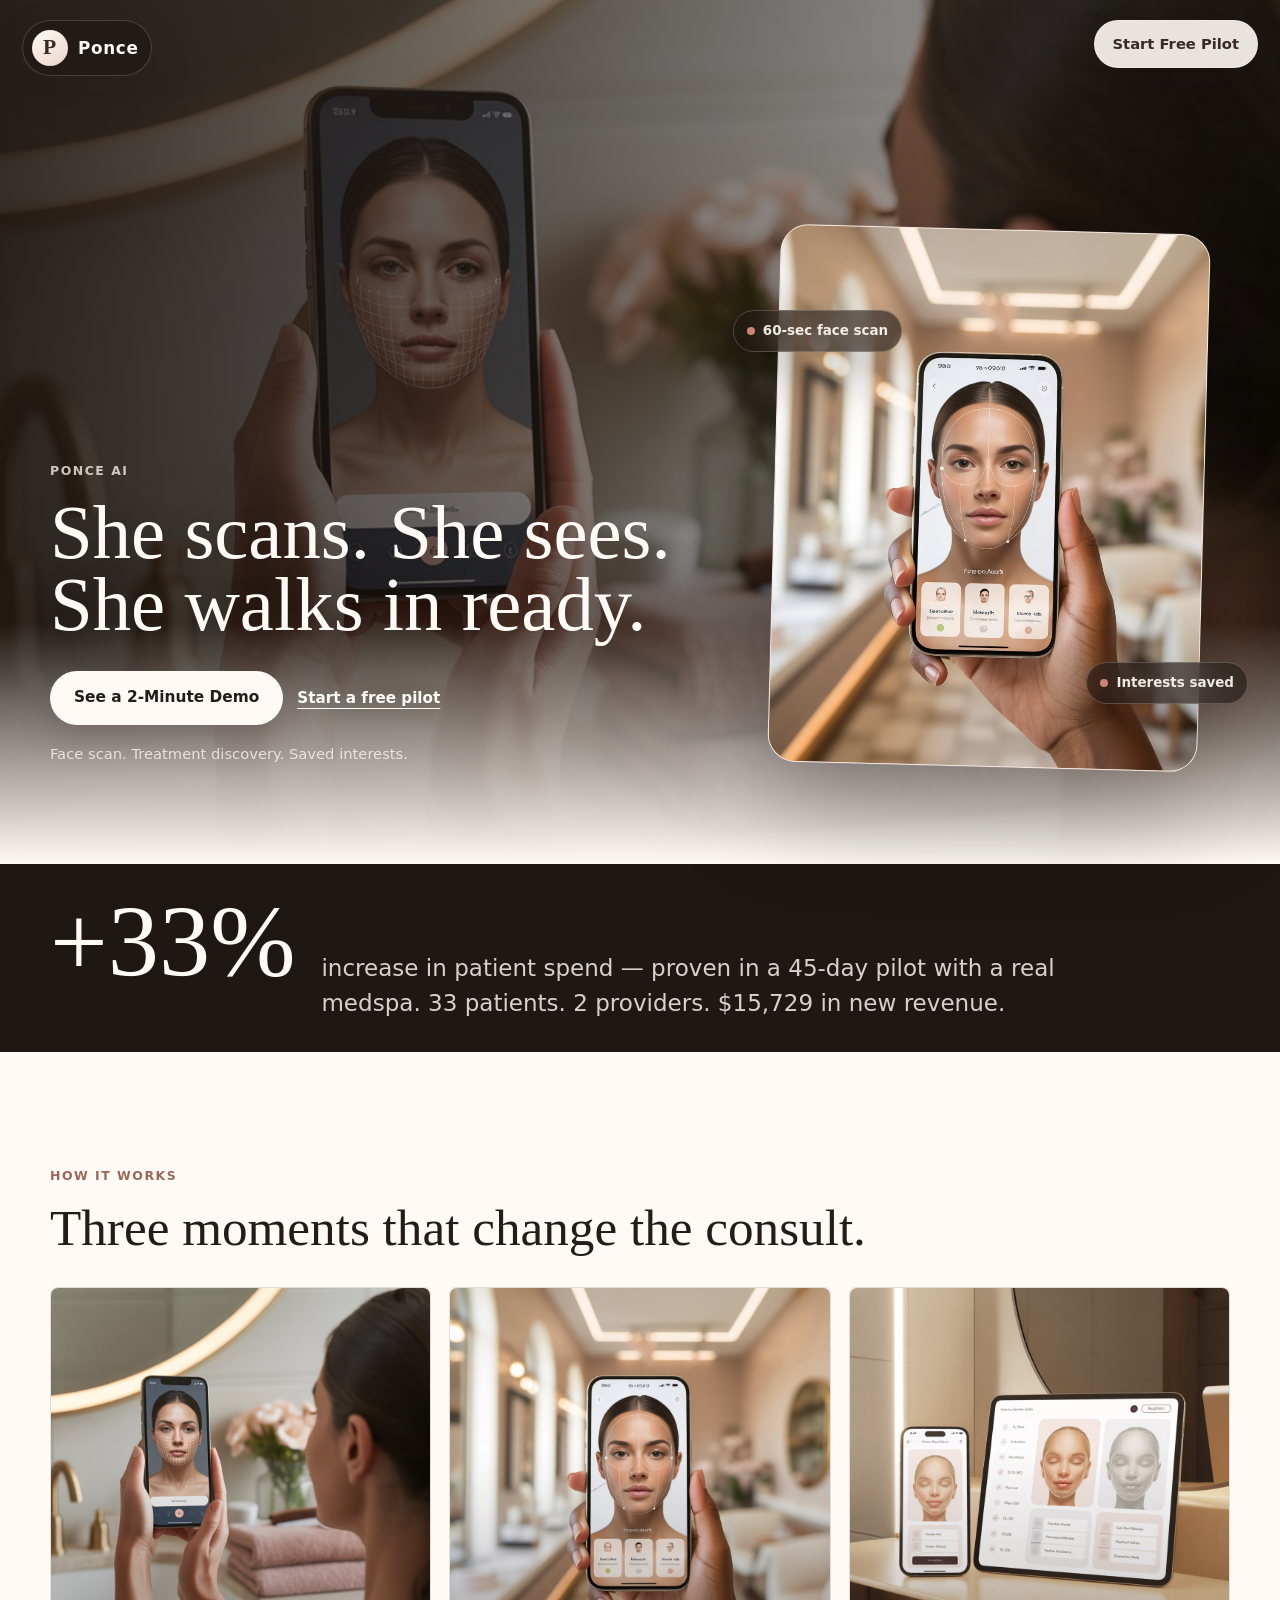
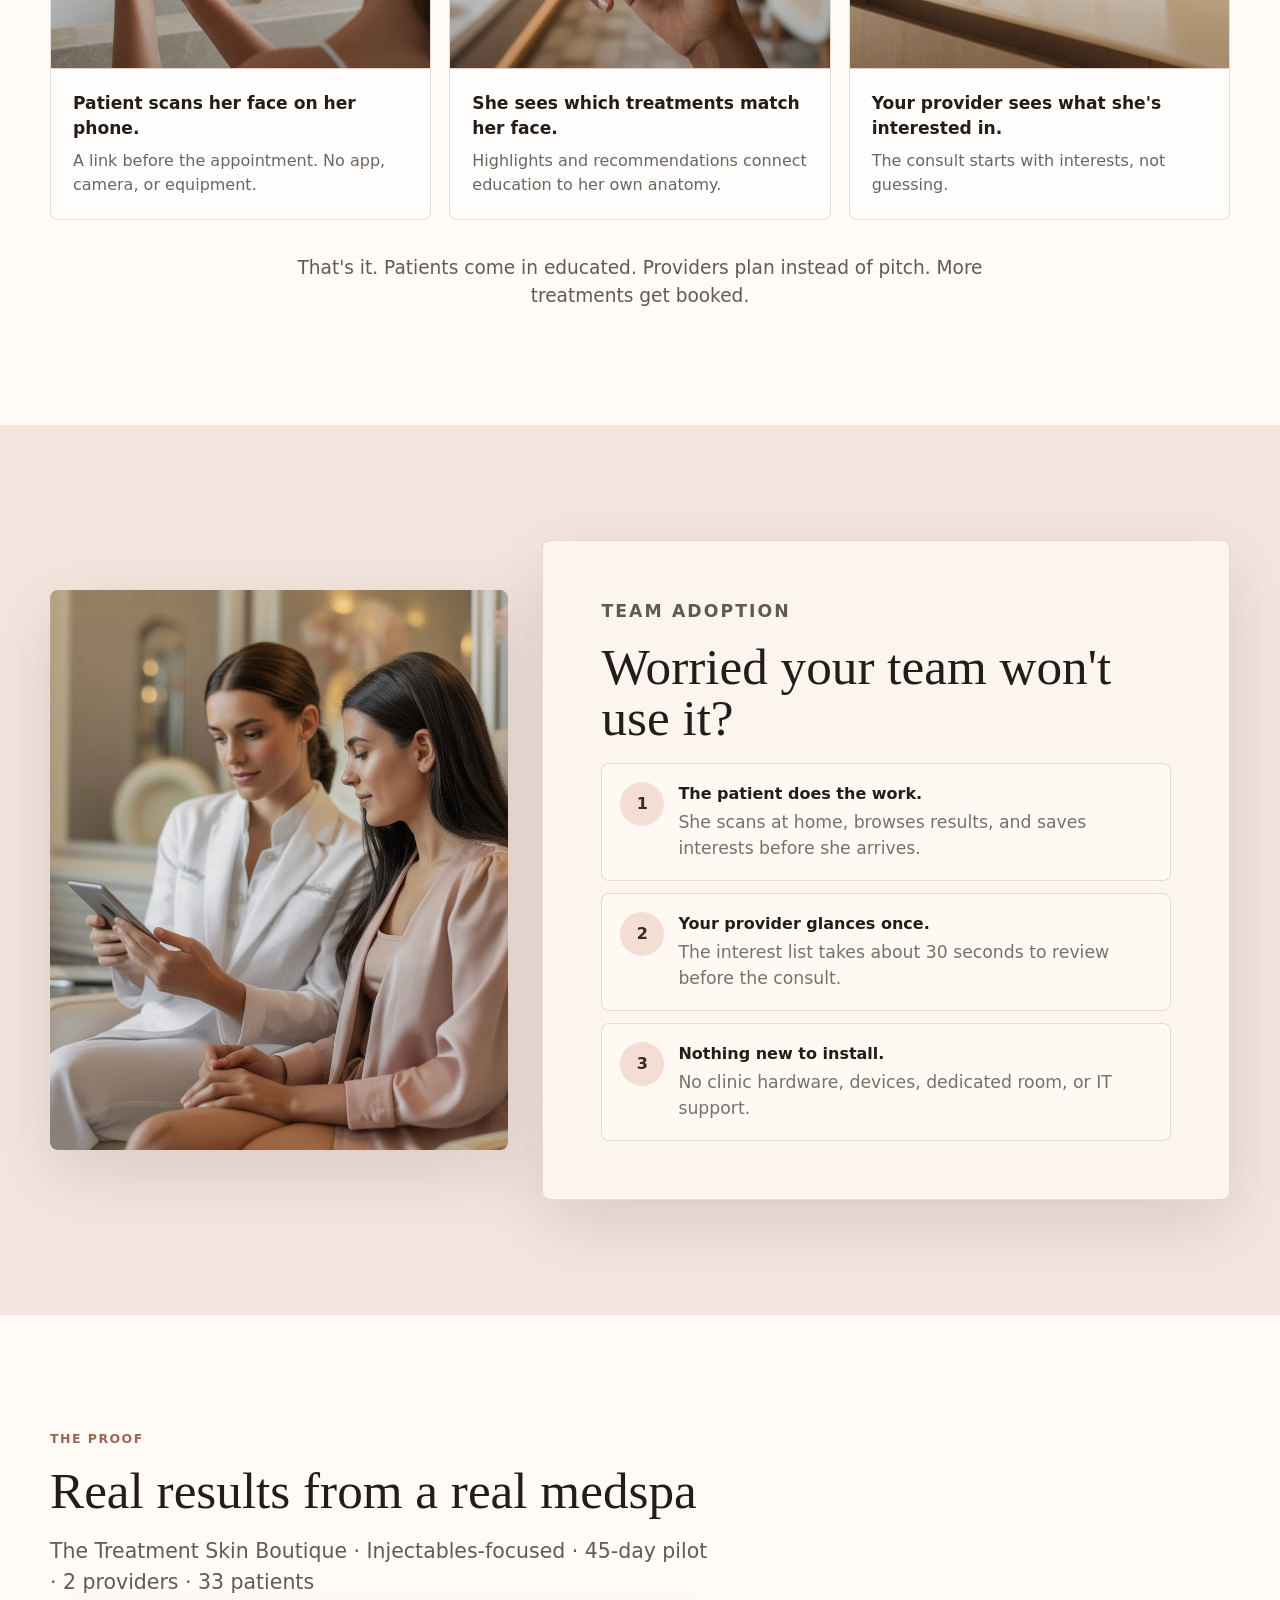
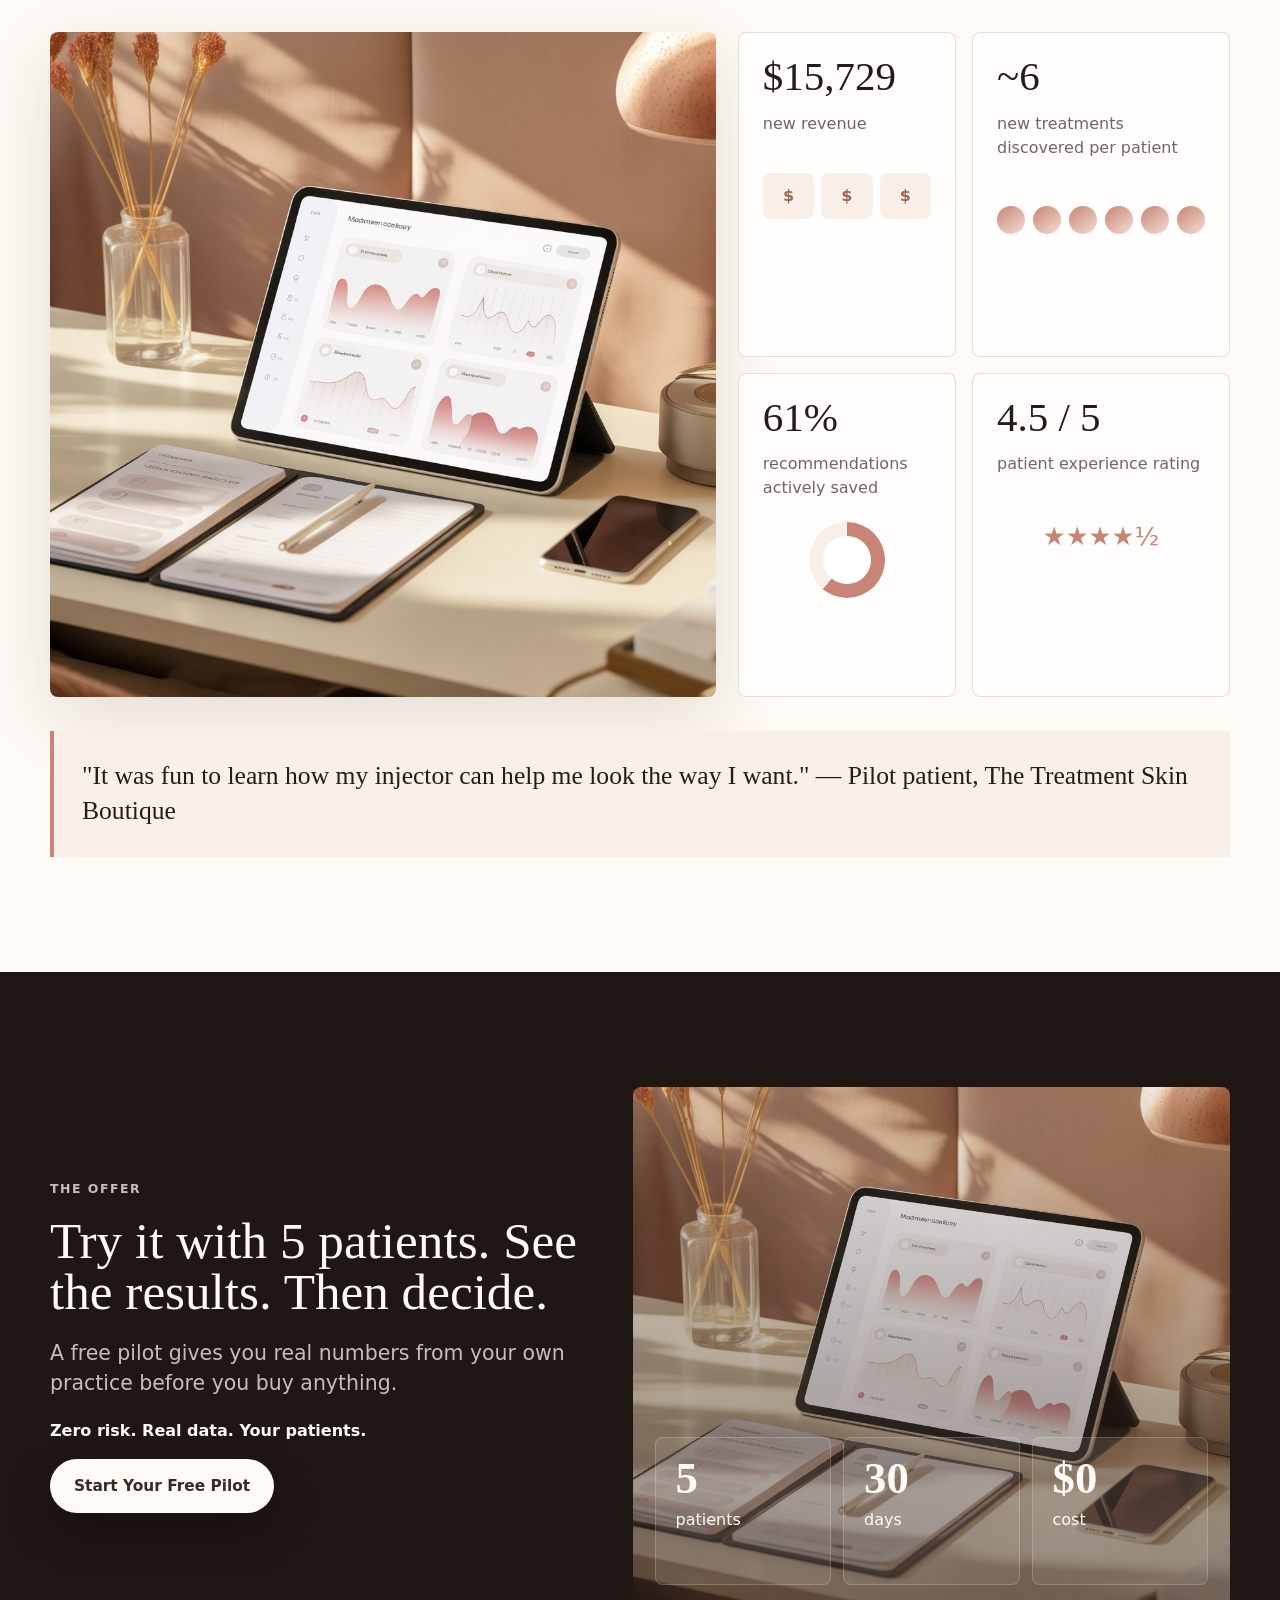
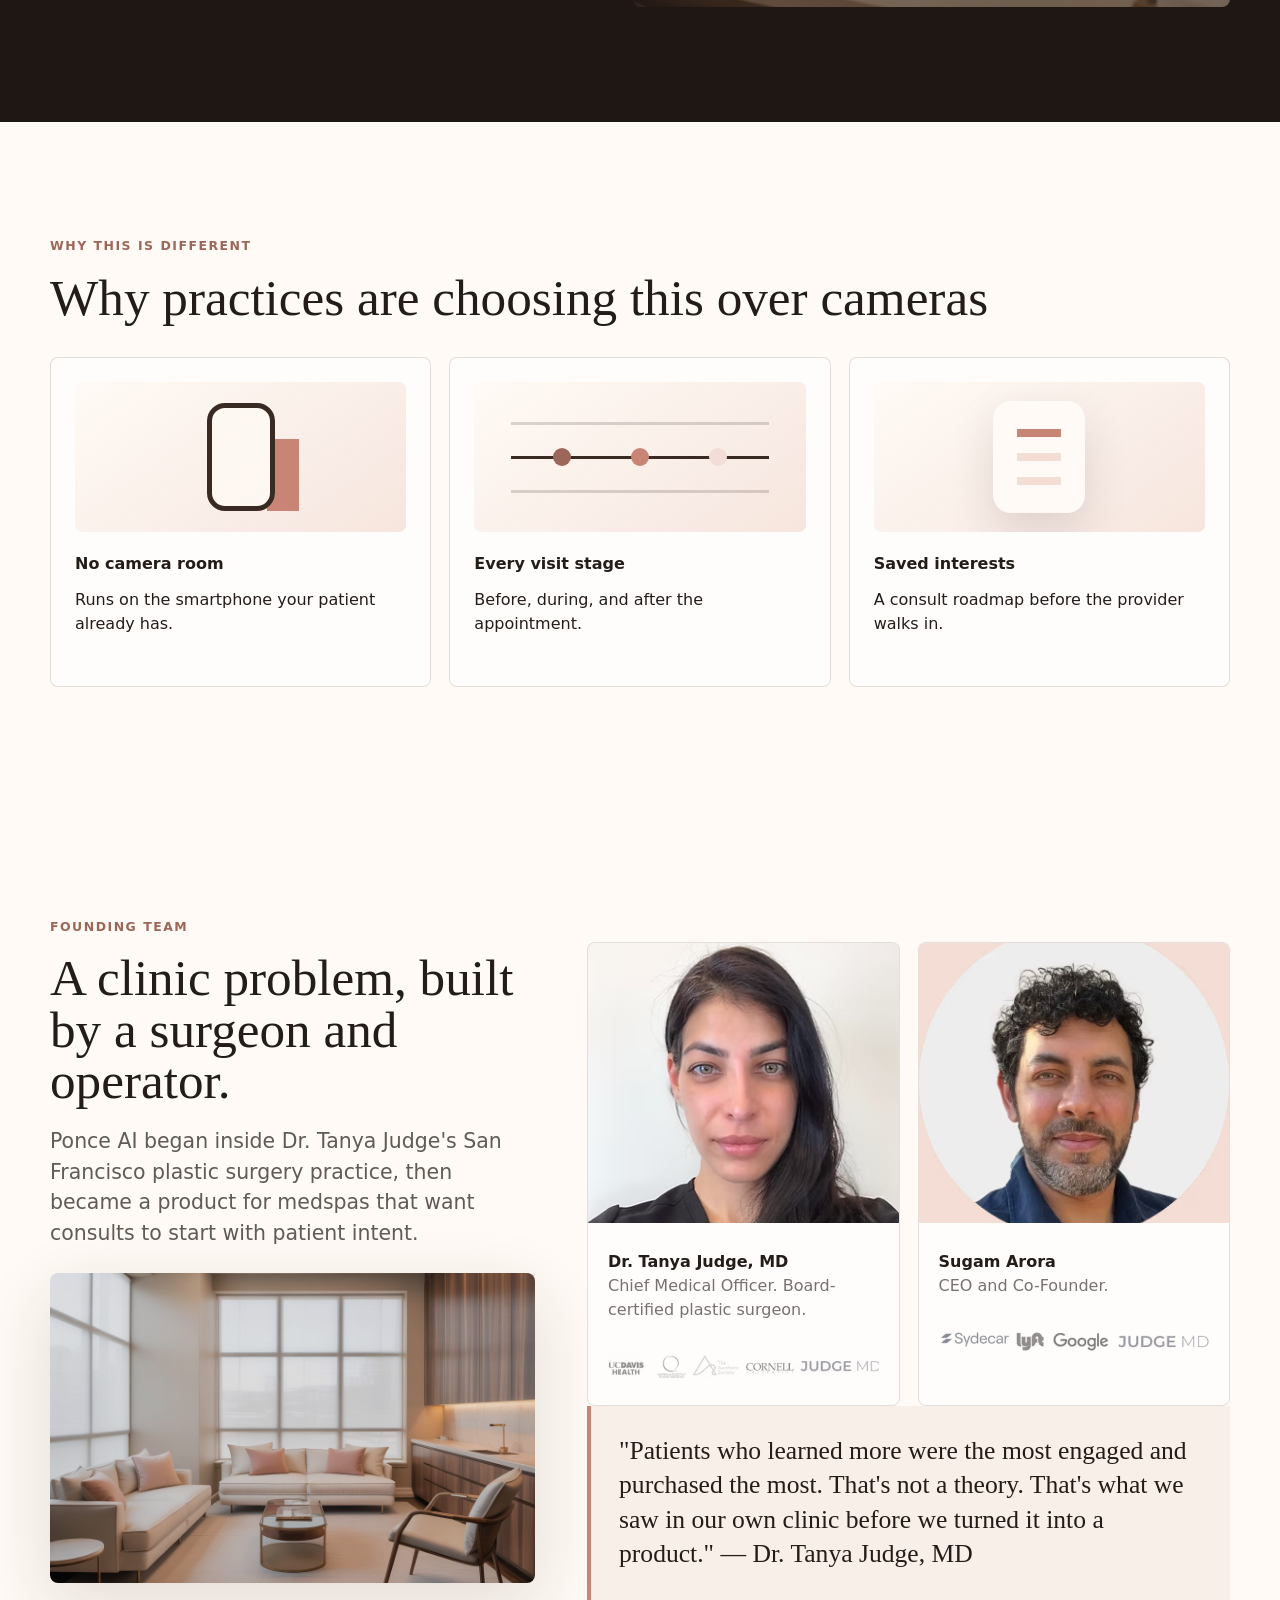
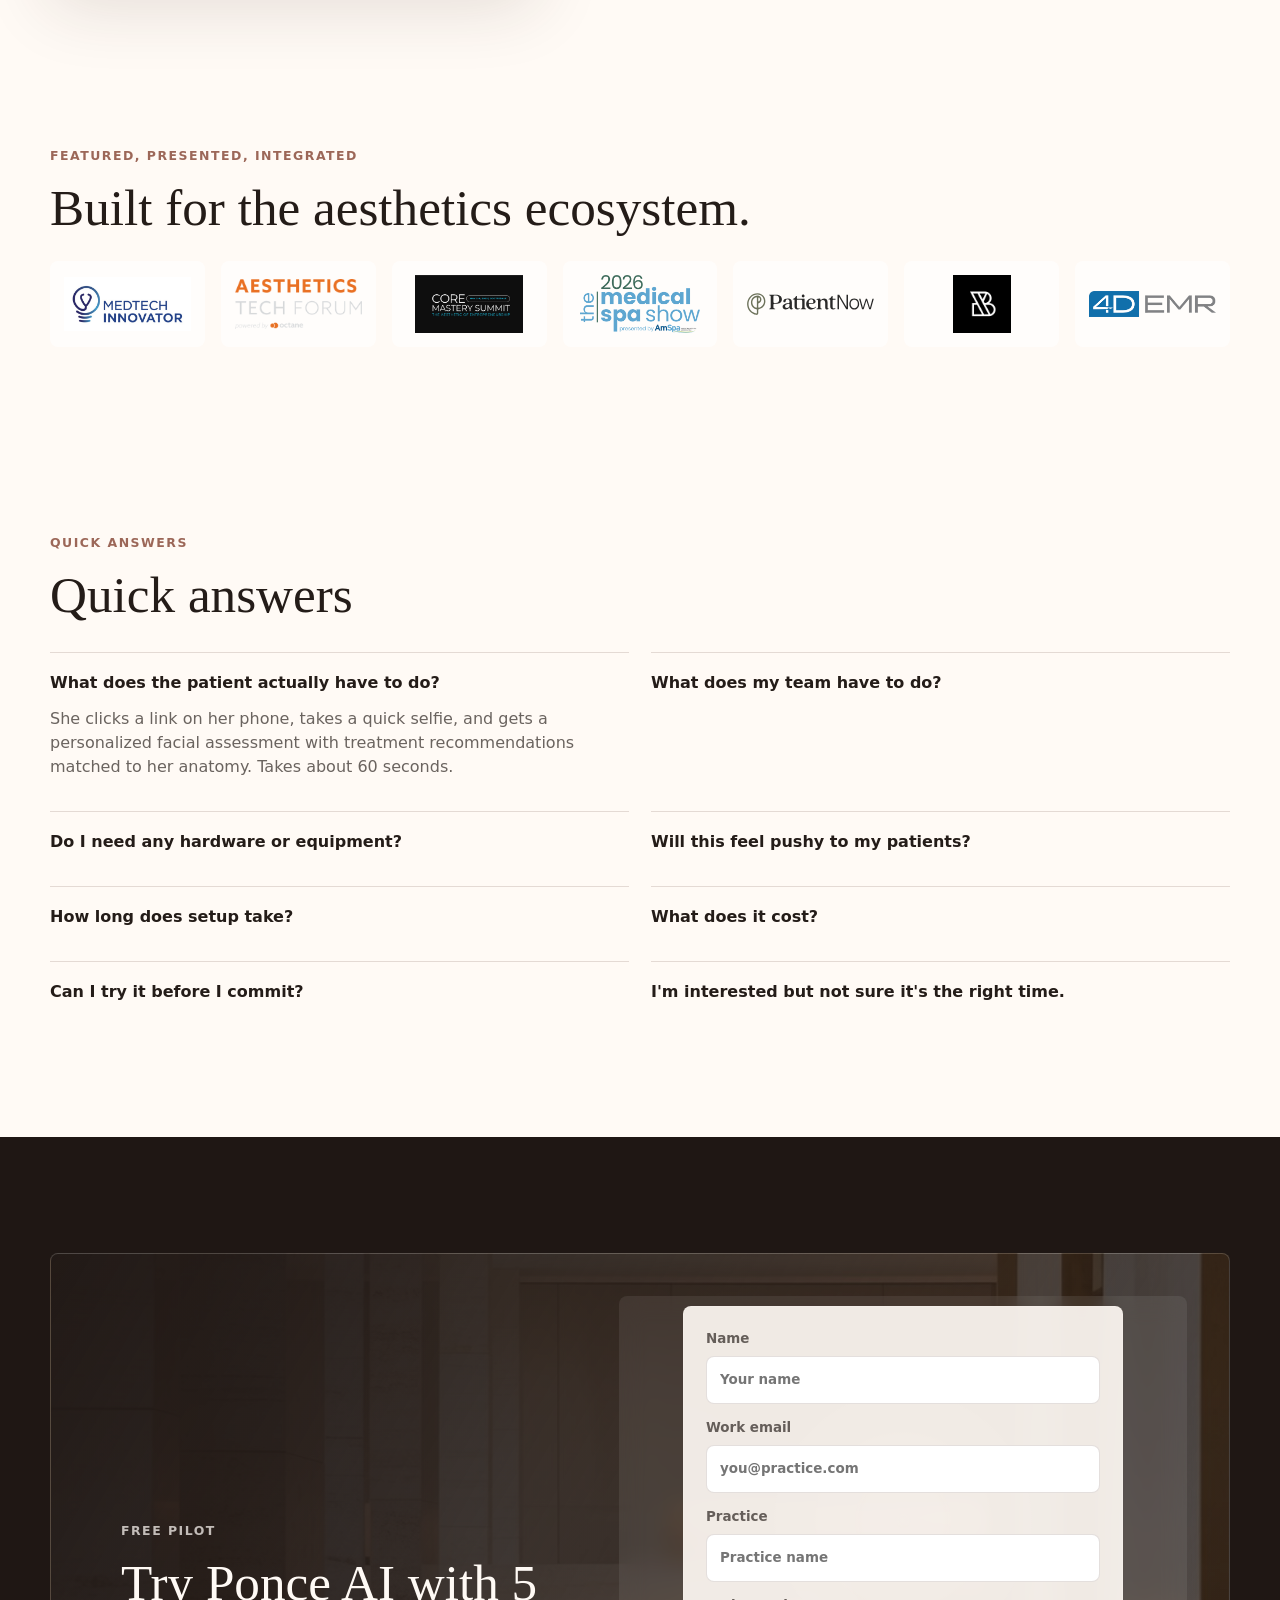
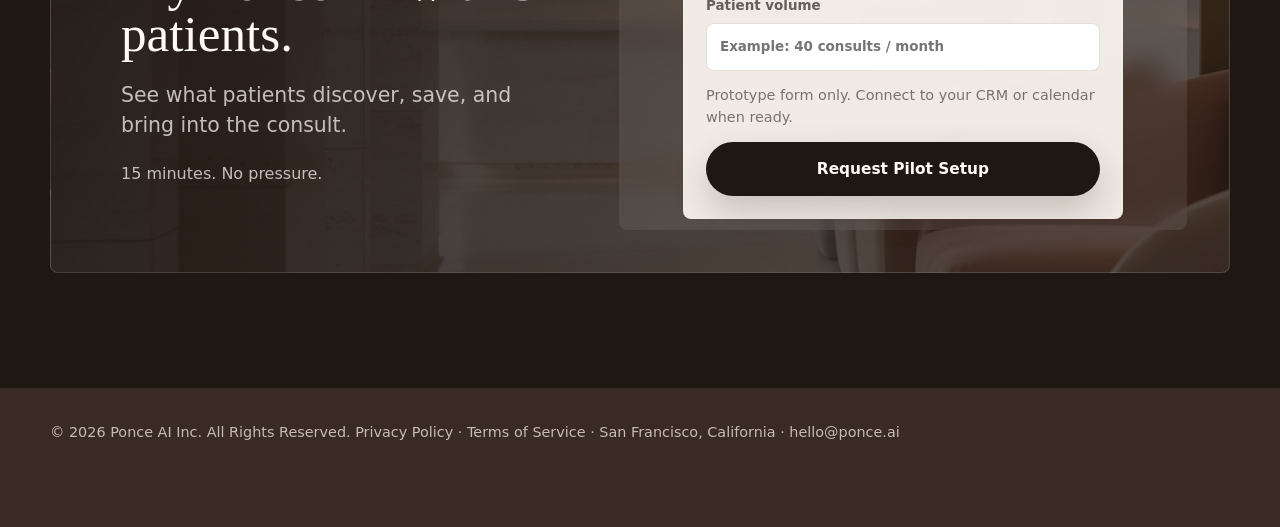
==== ponce-ai-luxury-landing.html @ 9c65ee3a "initial commit" ====
<!doctype html>
<html lang="en">
  <head>
    <meta charset="utf-8" />
    <meta name="viewport" content="width=device-width, initial-scale=1" />
    <title>Ponce AI | AI-powered treatment discovery for medspas</title>
    <meta
      name="description"
      content="Ponce AI scans your patient's face on their phone and shows them exactly which treatments match before they walk into your office."
    />
    <style>
      :root {
        --ink: #241c18;
        --espresso: #3a2a24;
        --clay: #9c6758;
        --rose: #c88474;
        --blush: #f3ddd4;
        --ivory: #fffaf5;
        --cream: #f8efe8;
        --mist: #ebe2da;
        --line: rgba(89, 58, 48, 0.16);
        --shadow: 0 22px 70px rgba(55, 35, 27, 0.14);
        --max: 1180px;
      }

      * {
        box-sizing: border-box;
      }

      html {
        scroll-behavior: smooth;
      }

      body {
        margin: 0;
        background: var(--ivory);
        color: var(--ink);
        font-family: Inter, ui-sans-serif, system-ui, -apple-system, BlinkMacSystemFont, "Segoe UI", sans-serif;
        line-height: 1.5;
        letter-spacing: 0;
      }

      body::before {
        content: "";
        position: fixed;
        inset: 0;
        pointer-events: none;
        background:
          linear-gradient(90deg, rgba(255, 250, 245, 0.96), rgba(255, 250, 245, 0.84)),
          radial-gradient(circle at 12% 8%, rgba(200, 132, 116, 0.1), transparent 30%);
        z-index: -1;
      }

      a {
        color: inherit;
      }

      .page {
        overflow: hidden;
      }

      .section {
        padding: clamp(76px, 9vw, 132px) 24px;
        scroll-margin-top: 24px;
      }

      .inner {
        max-width: var(--max);
        margin: 0 auto;
      }

      .eyebrow {
        margin: 0 0 16px;
        color: var(--clay);
        font-size: 0.78rem;
        font-weight: 800;
        letter-spacing: 0.12em;
        text-transform: uppercase;
      }

      h1,
      h2,
      h3,
      p {
        margin-top: 0;
      }

      h1 {
        max-width: 760px;
        margin-bottom: 22px;
        font-family: Georgia, "Times New Roman", serif;
        font-size: clamp(3rem, 6vw, 5.75rem);
        line-height: 0.94;
        letter-spacing: 0;
        font-weight: 500;
      }

      h2 {
        margin-bottom: 20px;
        font-family: Georgia, "Times New Roman", serif;
        font-size: clamp(2.25rem, 4vw, 4.2rem);
        line-height: 1;
        font-weight: 500;
      }

      h3 {
        font-size: 1.16rem;
        line-height: 1.2;
      }

      .lead {
        max-width: 660px;
        color: rgba(36, 28, 24, 0.72);
        font-size: clamp(1.08rem, 1.6vw, 1.32rem);
      }

      .button {
        display: inline-flex;
        align-items: center;
        justify-content: center;
        min-height: 54px;
        padding: 0 24px;
        border: 0;
        border-radius: 999px;
        background: #1f1714;
        color: #fffaf5;
        font: inherit;
        font-size: 0.96rem;
        font-weight: 800;
        text-decoration: none;
        cursor: pointer;
        transition: transform 240ms ease, box-shadow 240ms ease, background 240ms ease;
        box-shadow: 0 16px 34px rgba(58, 42, 36, 0.22);
      }

      .button:hover {
        transform: translateY(-2px);
        box-shadow: 0 20px 42px rgba(58, 42, 36, 0.28);
      }

      .button.secondary {
        background: transparent;
        color: var(--espresso);
        box-shadow: none;
        text-decoration: underline;
        text-underline-offset: 5px;
        min-height: auto;
        padding: 0;
      }

      .hero {
        position: relative;
        min-height: 96vh;
        padding: 28px 24px 56px;
        display: flex;
        align-items: center;
        isolation: isolate;
        background:
          linear-gradient(90deg, rgba(24, 17, 14, 0.88) 0%, rgba(24, 17, 14, 0.58) 42%, rgba(24, 17, 14, 0.14) 100%),
          linear-gradient(0deg, rgba(24, 17, 14, 0.62), transparent 38%),
          url("assets/ideogram-landing/patient-home-scan.jpeg") center right / cover;
        color: #fffaf5;
      }

      .hero::after {
        content: "";
        position: absolute;
        inset: auto 0 0;
        height: 28%;
        background: linear-gradient(0deg, var(--ivory), transparent);
        z-index: -1;
      }

      .brand-mark {
        position: fixed;
        top: 20px;
        left: 22px;
        z-index: 9999;
        display: inline-flex;
        align-items: center;
        gap: 10px;
        padding: 9px 13px 9px 9px;
        border: 1px solid rgba(255, 250, 245, 0.18);
        border-radius: 999px;
        background: rgba(31, 23, 20, 0.62);
        backdrop-filter: blur(18px);
        color: #fffaf5;
        font-weight: 900;
        font-size: 1.05rem;
        letter-spacing: 0.04em;
        box-shadow: 0 16px 44px rgba(24, 17, 14, 0.13);
        transition: width 220ms ease, height 220ms ease, transform 220ms ease, padding 220ms ease, background 220ms ease, gap 220ms ease;
      }

      .brand-icon {
        width: 36px;
        height: 36px;
        display: grid;
        place-items: center;
        border-radius: 50%;
        background:
          radial-gradient(circle at 50% 50%, rgba(255, 250, 245, 0.22), transparent 54%),
          linear-gradient(145deg, #fffaf5, #e9d4ca);
        color: var(--espresso);
        font-family: Georgia, "Times New Roman", serif;
        font-size: 1.35rem;
        line-height: 1;
        font-weight: 700;
      }

      .brand-word {
        line-height: 1;
      }

      body.has-scrolled .brand-mark {
        width: 48px;
        height: 48px;
        gap: 0;
        justify-content: center;
        padding: 6px;
        transform: none;
        background: rgba(31, 23, 20, 0.78);
      }

      body.has-scrolled .brand-word {
        display: none;
      }

      .top-cta {
        position: fixed;
        top: 20px;
        right: 22px;
        z-index: 9999;
        display: inline-flex;
        align-items: center;
        justify-content: center;
        min-height: 48px;
        padding: 0 18px;
        border: 1px solid rgba(255, 250, 245, 0.22);
        border-radius: 999px;
        background: rgba(255, 250, 245, 0.9);
        color: var(--espresso);
        font: inherit;
        font-size: 0.92rem;
        font-weight: 900;
        text-decoration: none;
        cursor: pointer;
        backdrop-filter: blur(18px);
        box-shadow: 0 16px 44px rgba(24, 17, 14, 0.13);
        transition: transform 220ms ease, box-shadow 220ms ease, background 220ms ease;
      }

      .top-cta:hover {
        transform: translateY(-2px);
        box-shadow: 0 20px 54px rgba(24, 17, 14, 0.18);
      }

      .hero-grid {
        display: grid;
        grid-template-columns: minmax(0, 0.95fr) minmax(330px, 0.72fr);
        gap: clamp(28px, 5vw, 64px);
        align-items: end;
        width: 100%;
        min-height: calc(96vh - 84px);
      }

      .hero-copy {
        max-width: 760px;
        padding: clamp(120px, 18vh, 220px) 0 42px;
      }

      .hero .eyebrow {
        color: rgba(255, 250, 245, 0.76);
      }

      .hero h1 {
        text-wrap: balance;
        text-shadow: 0 18px 54px rgba(0, 0, 0, 0.24);
      }

      .hero .lead,
      .hero .trust-strip {
        color: rgba(255, 250, 245, 0.76);
      }

      .hero .button {
        background: #fffaf5;
        color: #241c18;
      }

      .hero .button.secondary {
        display: block;
        flex-basis: 100%;
        width: fit-content;
        margin-top: 2px;
        color: rgba(255, 250, 245, 0.82);
        font-size: 0.94rem;
      }

      .hero-link {
        display: inline-flex;
        align-items: center;
        min-height: 32px;
        padding: 0;
        border: 0;
        background: transparent;
        color: inherit;
        font: inherit;
        font-size: 0.95rem;
        font-weight: 850;
        text-decoration: underline;
        text-underline-offset: 5px;
        text-decoration-thickness: 1px;
        cursor: pointer;
      }

      .hero-actions {
        display: flex;
        flex-wrap: wrap;
        align-items: center;
        gap: 14px;
        margin-top: 30px;
      }

      .hero-kicker {
        display: inline-flex;
        align-items: center;
        margin-top: 18px;
        color: rgba(255, 250, 245, 0.76);
        font-size: 0.92rem;
      }

      .trust-strip {
        display: flex;
        flex-wrap: wrap;
        gap: 10px 16px;
        max-width: 720px;
        margin-top: 22px;
        color: rgba(36, 28, 24, 0.62);
        font-size: 0.92rem;
      }

      .trust-strip span:not(:last-child)::after {
        content: "·";
        margin-left: 16px;
        color: rgba(255, 250, 245, 0.34);
      }

      .hero-visual {
        position: relative;
        display: grid;
        place-items: center;
        padding-bottom: 42px;
      }

      .hero-video-shell {
        width: min(100%, 430px);
        aspect-ratio: 4 / 5;
        border-radius: 28px;
        overflow: hidden;
        transform: rotate(1.5deg);
        box-shadow: 0 34px 110px rgba(0, 0, 0, 0.36);
        background: #ead4ca;
        border: 1px solid rgba(255, 250, 245, 0.5);
        animation: floatCard 7s ease-in-out infinite;
      }

      .hero-badge {
        position: absolute;
        display: inline-flex;
        align-items: center;
        gap: 8px;
        padding: 10px 13px;
        border: 1px solid rgba(255, 250, 245, 0.2);
        border-radius: 999px;
        background: rgba(31, 23, 20, 0.62);
        color: rgba(255, 250, 245, 0.92);
        font-size: 0.84rem;
        font-weight: 850;
        backdrop-filter: blur(18px);
        box-shadow: 0 18px 54px rgba(0, 0, 0, 0.24);
      }

      .hero-badge::before {
        content: "";
        width: 8px;
        height: 8px;
        border-radius: 50%;
        background: var(--rose);
      }

      .hero-badge.scan {
        top: 14%;
        left: -16px;
      }

      .hero-badge.saved {
        right: -18px;
        bottom: 18%;
      }

      .hero-video-shell video,
      .hero-video-shell img {
        display: block;
        width: 100%;
        height: 100%;
        object-fit: cover;
      }

      .video-note {
        position: absolute;
        right: 0;
        bottom: 26px;
        width: min(250px, 72%);
        padding: 14px 16px;
        border: 1px solid var(--line);
        border-radius: 8px;
        background: rgba(255, 250, 245, 0.88);
        backdrop-filter: blur(16px);
        color: rgba(36, 28, 24, 0.7);
        font-size: 0.85rem;
        box-shadow: 0 14px 40px rgba(55, 35, 27, 0.12);
      }

      .visual-strip {
        display: grid;
        grid-template-columns: repeat(3, auto);
        gap: 9px;
        margin-top: 24px;
      }

      .visual-chip {
        min-height: auto;
        padding: 8px 12px;
        border: 1px solid rgba(255, 250, 245, 0.18);
        border-radius: 999px;
        background: rgba(255, 250, 245, 0.13);
        backdrop-filter: blur(16px);
      }

      .visual-chip strong {
        display: block;
        font-size: 0.82rem;
      }

      .proof-band {
        padding: 32px 24px;
        background: #1f1714;
        color: #fffaf5;
      }

      .proof-band .inner {
        display: grid;
        grid-template-columns: auto 1fr;
        gap: 18px 26px;
        align-items: baseline;
      }

      .proof-number {
        font-family: Georgia, "Times New Roman", serif;
        font-size: clamp(3.2rem, 8vw, 7rem);
        line-height: 0.9;
      }

      .proof-band p {
        margin: 0;
        max-width: 760px;
        color: rgba(255, 250, 245, 0.82);
        font-size: clamp(1.05rem, 1.8vw, 1.45rem);
      }

      .steps {
        display: grid;
        grid-template-columns: repeat(3, 1fr);
        gap: 18px;
        margin-top: 34px;
      }

      .step {
        min-height: 470px;
        display: flex;
        flex-direction: column;
        justify-content: space-between;
        border: 1px solid var(--line);
        border-radius: 8px;
        background: rgba(255, 255, 255, 0.62);
        overflow: hidden;
        transition: transform 260ms ease, box-shadow 260ms ease, border-color 260ms ease;
      }

      .step:hover,
      .metric:hover,
      .contrast:hover,
      .bio:hover {
        transform: translateY(-4px);
        border-color: rgba(156, 103, 88, 0.28);
        box-shadow: 0 24px 70px rgba(55, 35, 27, 0.12);
      }

      .mock {
        min-height: 270px;
        padding: 24px;
        background: linear-gradient(150deg, #f9eee8, #fffaf5);
        border-bottom: 1px solid var(--line);
      }

      .step-photo {
        position: relative;
        min-height: 360px;
        background: var(--cream);
        overflow: hidden;
        border-bottom: 1px solid var(--line);
      }

      .step-photo img {
        width: 100%;
        height: 100%;
        min-height: 360px;
        display: block;
        object-fit: cover;
      }

      .step-photo::after {
        content: "";
        position: absolute;
        inset: 0;
        background: linear-gradient(180deg, transparent 42%, rgba(36, 28, 24, 0.28));
      }

      .phone-ui {
        width: 148px;
        height: 220px;
        margin: 0 auto;
        border: 8px solid #211a17;
        border-radius: 24px;
        background: #fffaf7;
        overflow: hidden;
        box-shadow: 0 18px 34px rgba(38, 26, 22, 0.18);
      }

      .face {
        width: 92px;
        height: 118px;
        margin: 22px auto 10px;
        border-radius: 48% 48% 44% 44%;
        background:
          radial-gradient(circle at 38% 42%, #2d1e1a 0 4px, transparent 5px),
          radial-gradient(circle at 62% 42%, #2d1e1a 0 4px, transparent 5px),
          radial-gradient(ellipse at 50% 44%, #f0b698 0 42%, #d18c71 43% 68%, transparent 69%),
          linear-gradient(#40241d 0 22%, transparent 23%);
        border: 2px solid rgba(200, 132, 116, 0.55);
        position: relative;
      }

      .scan-line {
        width: 100px;
        height: 2px;
        margin: 0 auto;
        background: var(--rose);
      }

      .pill-row {
        display: grid;
        gap: 8px;
        padding: 14px;
      }

      .pill {
        height: 22px;
        border-radius: 999px;
        background: #f0ddd5;
      }

      .areas {
        position: relative;
      }

      .areas .face::before,
      .areas .face::after {
        content: "";
        position: absolute;
        left: 18px;
        right: 18px;
        height: 12px;
        border: 2px solid rgba(200, 132, 116, 0.85);
        background: rgba(200, 132, 116, 0.2);
        border-radius: 999px;
      }

      .areas .face::before {
        top: 34px;
      }

      .areas .face::after {
        top: 78px;
      }

      .dashboard-ui {
        height: 220px;
        padding: 16px;
        background: #fffdf9;
      }

      .dash-head {
        height: 30px;
        border-radius: 7px;
        background: #f0ddd5;
        margin-bottom: 12px;
      }

      .dash-line {
        height: 34px;
        margin-bottom: 9px;
        border: 1px solid #ead8d0;
        border-radius: 7px;
        background: #fff;
      }

      .step-copy {
        padding: 22px;
      }

      .step-copy strong {
        display: block;
        margin-bottom: 7px;
        font-size: 1.07rem;
      }

      .step-copy p {
        margin: 0;
        color: rgba(36, 28, 24, 0.68);
      }

      .closing-line {
        max-width: 760px;
        margin: 34px auto 0;
        text-align: center;
        color: rgba(36, 28, 24, 0.72);
        font-size: 1.16rem;
      }

      .callout {
        background: #f4e6df;
      }

      .callout-box {
        padding: clamp(28px, 5vw, 58px);
        border: 1px solid rgba(156, 103, 88, 0.2);
        border-radius: 8px;
        background: rgba(255, 250, 245, 0.74);
        backdrop-filter: blur(18px);
        box-shadow: var(--shadow);
      }

      .callout-box p {
        max-width: 860px;
        color: rgba(36, 28, 24, 0.72);
        font-size: 1.08rem;
      }

      .use-flow {
        display: grid;
        grid-template-columns: 0.8fr 1.2fr;
        gap: 34px;
        align-items: center;
      }

      .use-flow-visual {
        min-height: 560px;
        display: grid;
        place-items: center;
        border-radius: 8px;
        background:
          linear-gradient(rgba(58, 42, 36, 0.04), rgba(58, 42, 36, 0.08)),
          url("assets/ideogram-landing/provider-consult.jpeg") center / cover;
        box-shadow: var(--shadow);
      }

      .use-flow-list {
        display: grid;
        gap: 12px;
      }

      .use-flow-item {
        display: grid;
        grid-template-columns: 44px 1fr;
        gap: 14px;
        align-items: start;
        padding: 18px;
        border: 1px solid var(--line);
        border-radius: 8px;
        background: rgba(255, 250, 245, 0.72);
      }

      .use-flow-icon {
        width: 44px;
        height: 44px;
        display: grid;
        place-items: center;
        border-radius: 50%;
        background: var(--blush);
        color: var(--espresso);
        font-weight: 900;
      }

      .use-flow-item p {
        margin: 4px 0 0;
        color: rgba(36, 28, 24, 0.62);
      }

      .result-grid {
        display: grid;
        grid-template-columns: repeat(2, 1fr);
        gap: 16px;
        margin-top: 0;
      }

      .proof-visual-grid {
        display: grid;
        grid-template-columns: 1.15fr 0.85fr;
        gap: 22px;
        align-items: stretch;
        margin-top: 34px;
      }

      .proof-photo {
        min-height: 640px;
        border-radius: 8px;
        overflow: hidden;
        background: var(--cream);
        box-shadow: var(--shadow);
      }

      .proof-photo img {
        width: 100%;
        height: 100%;
        min-height: 640px;
        display: block;
        object-fit: cover;
      }

      .metric-visual {
        min-height: 76px;
        display: flex;
        align-items: center;
        justify-content: center;
        margin-top: 22px;
      }

      .revenue-stack {
        display: grid;
        grid-template-columns: repeat(3, 1fr);
        gap: 7px;
        width: 100%;
      }

      .revenue-stack span {
        min-height: 46px;
        display: grid;
        place-items: center;
        border-radius: 8px;
        background: var(--cream);
        color: var(--clay);
        font-weight: 900;
      }

      .treatment-dots {
        display: grid;
        grid-template-columns: repeat(6, 28px);
        gap: 8px;
      }

      .treatment-dots span,
      .save-ring {
        border-radius: 50%;
        background: linear-gradient(145deg, var(--rose), var(--blush));
      }

      .treatment-dots span {
        width: 28px;
        height: 28px;
      }

      .save-ring {
        width: 76px;
        height: 76px;
        display: grid;
        place-items: center;
        background: conic-gradient(var(--rose) 0 61%, var(--cream) 61% 100%);
      }

      .save-ring::after {
        content: "";
        width: 48px;
        height: 48px;
        border-radius: 50%;
        background: #fff;
      }

      .stars {
        color: var(--rose);
        font-size: 1.6rem;
        letter-spacing: 0;
      }

      .metric {
        min-height: 242px;
        padding: 24px;
        border: 1px solid var(--line);
        border-radius: 8px;
        background: rgba(255, 255, 255, 0.72);
        backdrop-filter: blur(14px);
        transition: transform 260ms ease, box-shadow 260ms ease, border-color 260ms ease;
      }

      .metric strong {
        display: block;
        margin-bottom: 16px;
        font-family: Georgia, "Times New Roman", serif;
        font-size: clamp(2rem, 3.2vw, 3.35rem);
        line-height: 0.95;
        font-weight: 500;
      }

      .metric p {
        color: rgba(36, 28, 24, 0.67);
      }

      .quote {
        margin: 34px 0 0;
        padding: 28px;
        border-left: 4px solid var(--rose);
        background: var(--cream);
        font-family: Georgia, "Times New Roman", serif;
        font-size: clamp(1.22rem, 2vw, 1.65rem);
        line-height: 1.35;
      }

      .subtle {
        color: rgba(36, 28, 24, 0.62);
      }

      .offer {
        background: #1f1714;
        color: #fffaf5;
      }

      .offer .lead,
      .offer p {
        color: rgba(255, 250, 245, 0.74);
      }

      .offer-card {
        max-width: var(--max);
        display: grid;
        grid-template-columns: 0.95fr 1.05fr;
        gap: 42px;
        align-items: center;
      }

      .pilot-board {
        display: grid;
        grid-template-columns: repeat(3, 1fr);
        gap: 12px;
      }

      .offer-visual {
        min-height: 520px;
        border-radius: 8px;
        overflow: hidden;
        background:
          linear-gradient(180deg, rgba(58, 42, 36, 0.08), rgba(58, 42, 36, 0.58)),
          url("assets/ideogram-landing/pilot-proof.jpeg") center / cover;
        display: flex;
        align-items: end;
        padding: 22px;
      }

      .offer-visual-inner {
        width: 100%;
      }

      .pilot-tile {
        min-height: 148px;
        padding: 20px;
        border: 1px solid rgba(255, 250, 245, 0.2);
        border-radius: 8px;
        background: rgba(255, 250, 245, 0.08);
      }

      .pilot-tile strong {
        display: block;
        margin-bottom: 10px;
        font-family: Georgia, "Times New Roman", serif;
        font-size: 2.8rem;
        line-height: 0.9;
      }

      .offer strong {
        color: #fffaf5;
      }

      .offer .button {
        background: #fffaf5;
        color: var(--espresso);
        box-shadow: 0 18px 44px rgba(0, 0, 0, 0.28);
      }

      .contrast-list {
        display: grid;
        grid-template-columns: repeat(3, 1fr);
        gap: 18px;
        margin-top: 34px;
      }

      .contrast {
        min-height: 330px;
        padding: 24px;
        border: 1px solid var(--line);
        border-radius: 8px;
        background: rgba(255, 255, 255, 0.56);
        transition: transform 260ms ease, box-shadow 260ms ease, border-color 260ms ease;
      }

      .contrast-visual {
        height: 150px;
        display: grid;
        place-items: center;
        margin-bottom: 20px;
        border-radius: 7px;
        background:
          linear-gradient(145deg, rgba(255, 250, 245, 0.94), rgba(243, 221, 212, 0.76));
        overflow: hidden;
        position: relative;
      }

      .contrast-visual.phone-symbol::before {
        content: "";
        width: 58px;
        height: 98px;
        border: 5px solid var(--espresso);
        border-radius: 18px;
        background: rgba(255, 250, 245, 0.78);
        box-shadow: 42px 18px 0 -18px var(--rose);
      }

      .contrast-visual.timeline-symbol::before {
        content: "";
        width: 78%;
        height: 3px;
        background: var(--espresso);
        box-shadow: 0 34px 0 rgba(58, 42, 36, 0.18), 0 -34px 0 rgba(58, 42, 36, 0.18);
      }

      .contrast-visual.timeline-symbol::after {
        content: "";
        position: absolute;
        width: 18px;
        height: 18px;
        border-radius: 50%;
        background: var(--rose);
        box-shadow: -78px 0 0 var(--clay), 78px 0 0 var(--blush);
      }

      .contrast-visual.interest-symbol::before {
        content: "";
        width: 92px;
        height: 112px;
        border-radius: 18px;
        background:
          linear-gradient(var(--rose), var(--rose)) 24px 28px / 44px 8px no-repeat,
          linear-gradient(var(--blush), var(--blush)) 24px 52px / 44px 8px no-repeat,
          linear-gradient(var(--blush), var(--blush)) 24px 76px / 44px 8px no-repeat,
          #fffaf5;
        box-shadow: 0 18px 44px rgba(55, 35, 27, 0.14);
      }

      .contrast strong {
        display: block;
        margin-bottom: 12px;
      }

      .founders {
        background: #fffaf5;
      }

      .origin-grid {
        display: grid;
        grid-template-columns: 0.86fr 1.14fr;
        gap: 52px;
        align-items: start;
      }

      .origin-photo {
        min-height: 310px;
        margin-top: 24px;
        border-radius: 8px;
        overflow: hidden;
        background:
          linear-gradient(rgba(36, 28, 24, 0.08), rgba(36, 28, 24, 0.12)),
          url("assets/ideogram-landing/origin-clinic.jpeg") center / cover;
        box-shadow: var(--shadow);
      }

      .bio-grid {
        display: grid;
        grid-template-columns: 1fr 1fr;
        gap: 18px;
        margin-top: 24px;
      }

      .bio {
        padding: 0;
        border: 1px solid var(--line);
        border-radius: 8px;
        background: rgba(255, 255, 255, 0.66);
        overflow: hidden;
        transition: transform 260ms ease, box-shadow 260ms ease, border-color 260ms ease;
      }

      .avatar {
        width: 100%;
        height: 280px;
        margin-bottom: 0;
        border-radius: 0;
        object-fit: cover;
        background: var(--blush);
        border: 0;
      }

      .bio-body {
        padding: 20px;
      }

      .logo-strip {
        width: 100%;
        margin-top: 16px;
        border-radius: 0;
        border: 0;
        background: transparent;
      }

      .logo-cloud-section {
        padding-top: 32px;
        padding-bottom: 72px;
      }

      .logo-cloud {
        display: grid;
        grid-template-columns: repeat(7, 1fr);
        gap: 16px;
        align-items: center;
        margin-top: 28px;
      }

      .logo-item {
        min-height: 86px;
        display: grid;
        place-items: center;
        padding: 14px;
        border-radius: 8px;
        background: rgba(255, 255, 255, 0.62);
      }

      .logo-item img {
        max-width: 100%;
        max-height: 58px;
        object-fit: contain;
        filter: grayscale(0.18);
      }

      .faq {
        display: grid;
        grid-template-columns: 1fr 1fr;
        gap: 14px 22px;
        margin-top: 32px;
      }

      details {
        border-top: 1px solid var(--line);
        padding: 18px 0;
      }

      summary {
        cursor: pointer;
        font-weight: 850;
        list-style: none;
      }

      summary::-webkit-details-marker {
        display: none;
      }

      details p {
        margin: 12px 0 0;
        color: rgba(36, 28, 24, 0.68);
      }

      .final-cta {
        background: #1f1714;
        color: #fffaf5;
      }

      .final-card {
        min-height: 620px;
        display: grid;
        grid-template-columns: 0.92fr 1.08fr;
        gap: 42px;
        align-items: stretch;
        padding: clamp(24px, 4vw, 42px);
        border: 1px solid rgba(255, 250, 245, 0.16);
        border-radius: 8px;
        background:
          linear-gradient(120deg, rgba(31, 23, 20, 0.98), rgba(31, 23, 20, 0.62)),
          url("assets/ideogram-landing/final-cta-bg.jpeg") center / cover;
      }

      .final-mark {
        min-height: 100%;
        display: grid;
        place-items: center;
        border-radius: 8px;
        background:
          radial-gradient(circle at 50% 42%, rgba(255, 250, 245, 0.18), transparent 34%),
          rgba(255, 250, 245, 0.08);
        backdrop-filter: blur(12px);
      }

      .final-mark .pilot-form {
        width: min(440px, 100%);
        scroll-margin-top: 92px;
        grid-template-columns: 1fr;
        border: 1px solid rgba(255, 250, 245, 0.18);
        border-radius: 8px;
        background: rgba(255, 250, 245, 0.92);
      }

      .final-mark .pilot-form .button {
        width: 100%;
      }

      .ponce-symbol {
        width: min(330px, 78vw);
        aspect-ratio: 1;
        display: grid;
        place-items: center;
        border: 1px solid rgba(255, 250, 245, 0.22);
        border-radius: 50%;
        color: #fffaf5;
        font-family: Georgia, "Times New Roman", serif;
        font-size: clamp(4.8rem, 10vw, 8rem);
        line-height: 1;
        background:
          radial-gradient(circle, rgba(255, 250, 245, 0.16), rgba(255, 250, 245, 0.04) 62%, transparent 63%);
      }

      .final-copy {
        align-self: end;
        max-width: 620px;
        padding: clamp(8px, 3vw, 28px);
      }

      .final-copy .eyebrow,
      .final-copy .lead,
      .final-copy .subtle {
        color: rgba(255, 250, 245, 0.72);
      }

      .final-copy .button {
        background: #fffaf5;
        color: var(--espresso);
      }

      footer {
        padding: 34px 24px 84px;
        background: var(--espresso);
        color: rgba(255, 250, 245, 0.7);
        font-size: 0.9rem;
      }

      .modal {
        position: fixed;
        inset: 0;
        display: none;
        align-items: center;
        justify-content: center;
        padding: 22px;
        background: rgba(36, 28, 24, 0.72);
        z-index: 10000;
      }

      .modal.is-open {
        display: flex;
      }

      .modal-panel {
        width: min(860px, 100%);
        max-height: min(92vh, 820px);
        overflow: auto;
        border-radius: 8px;
        background: #fffaf5;
        box-shadow: 0 30px 100px rgba(0, 0, 0, 0.32);
      }

      .modal-head {
        display: flex;
        justify-content: space-between;
        align-items: center;
        padding: 18px 20px;
        border-bottom: 1px solid var(--line);
      }

      .close {
        border: 0;
        background: transparent;
        font-size: 28px;
        cursor: pointer;
      }

      .demo-placeholder {
        aspect-ratio: 16 / 9;
        display: grid;
        place-items: center;
        padding: 28px;
        background:
          linear-gradient(rgba(36, 28, 24, 0.35), rgba(36, 28, 24, 0.4)),
          url("assets/ideogram-landing/hero-phone.jpeg") center / cover;
        color: #fffaf5;
        text-align: center;
      }

      .pilot-form {
        display: grid;
        grid-template-columns: 1fr 1fr;
        gap: 14px;
        padding: 22px;
      }

      .pilot-form label {
        display: grid;
        gap: 7px;
        color: rgba(36, 28, 24, 0.68);
        font-size: 0.84rem;
        font-weight: 800;
      }

      .pilot-form .full {
        grid-column: 1 / -1;
      }

      .pilot-form input,
      .pilot-form textarea {
        width: 100%;
        min-height: 48px;
        padding: 12px 13px;
        border: 1px solid var(--line);
        border-radius: 8px;
        background: #fff;
        color: var(--ink);
        font: inherit;
      }

      .pilot-form textarea {
        min-height: 92px;
        resize: vertical;
      }

      .form-note {
        grid-column: 1 / -1;
        margin: 0;
        color: rgba(36, 28, 24, 0.58);
        font-size: 0.9rem;
      }

      .sticky-mobile {
        position: fixed;
        left: 12px;
        right: 12px;
        bottom: 12px;
        display: none;
        align-items: center;
        justify-content: center;
        min-height: 54px;
        border: 0;
        border-radius: 999px;
        background: var(--espresso);
        color: #fffaf5;
        font: inherit;
        text-decoration: none;
        font-weight: 850;
        z-index: 15;
        opacity: 0;
        pointer-events: none;
        transform: translateY(14px);
        transition: opacity 240ms ease, transform 240ms ease;
        box-shadow: 0 18px 44px rgba(58, 42, 36, 0.26);
      }

      body.show-sticky .sticky-mobile {
        opacity: 1;
        pointer-events: auto;
        transform: translateY(0);
      }

      .reveal {
        opacity: 0;
        transform: translateY(28px);
        transition: opacity 720ms ease, transform 720ms ease;
      }

      .reveal.is-visible {
        opacity: 1;
        transform: translateY(0);
      }

      @keyframes floatCard {
        0%, 100% {
          transform: translateY(0) rotate(1.5deg);
        }
        50% {
          transform: translateY(-12px) rotate(0.3deg);
        }
      }

      @media (prefers-reduced-motion: reduce) {
        html {
          scroll-behavior: auto;
        }

        *,
        *::before,
        *::after {
          animation-duration: 0.01ms !important;
          animation-iteration-count: 1 !important;
          transition-duration: 0.01ms !important;
        }

        .reveal {
          opacity: 1;
          transform: none;
        }
      }

      @media (max-width: 920px) {
        .hero {
          align-items: start;
          min-height: auto;
          padding-top: 92px;
          background:
            linear-gradient(180deg, rgba(255, 250, 245, 0.92), rgba(255, 250, 245, 1) 72%),
            url("assets/ideogram-landing/patient-home-scan.jpeg") center top / cover;
          color: var(--ink);
        }

        .hero::after {
          display: none;
        }

        .hero-grid,
        .origin-grid,
        .use-flow,
        .offer-card,
        .final-card {
          grid-template-columns: 1fr;
        }

        .hero-copy {
          padding: 54px 0 34px;
        }

        .hero-visual {
          display: grid;
          order: -1;
          margin-top: 0;
          padding-bottom: 0;
        }

        .hero-video-shell {
          width: min(100%, 640px);
          aspect-ratio: 4 / 5;
          border-radius: 28px;
          transform: none;
        }

        .hero-badge {
          display: none;
        }

        .hero .eyebrow {
          color: var(--clay);
        }

        .hero h1 {
          text-shadow: none;
        }

        .hero .lead,
        .hero .trust-strip {
          color: rgba(36, 28, 24, 0.72);
        }

        .hero .button {
          background: var(--espresso);
          color: #fffaf5;
        }

        .hero .button.secondary {
          color: var(--espresso);
          font-size: 0.94rem;
        }

        .hero-link {
          color: var(--espresso);
        }

        .video-note {
          position: static;
          width: min(78vw, 360px);
          margin-top: 14px;
        }

        .steps,
        .faq,
        .visual-strip,
        .contrast-list,
        .pilot-board,
        .proof-visual-grid,
        .logo-cloud {
          grid-template-columns: 1fr;
        }

        .proof-band .inner {
          grid-template-columns: 1fr;
        }

        .bio-grid {
          grid-template-columns: 1fr;
        }

        .result-grid {
          grid-template-columns: repeat(2, 1fr);
        }

        .final-card {
          min-height: auto;
        }
      }

      @media (max-width: 640px) {
        .section {
          padding: 68px 18px;
        }

        .hero {
          padding-left: 18px;
          padding-right: 18px;
        }

        .hero-grid {
          min-height: auto;
        }

        h1 {
          font-size: clamp(2.6rem, 14vw, 4.5rem);
        }

        .hero .lead {
          max-width: 320px;
          font-size: 1rem;
        }

        .hero-actions {
          align-items: flex-start;
        }

        .trust-strip {
          display: none;
        }

        .result-grid {
          grid-template-columns: 1fr;
        }

        .logo-cloud {
          grid-template-columns: 1fr 1fr;
        }

        .sticky-mobile {
          display: flex;
          min-height: 50px;
          font-size: 0.9rem;
          white-space: nowrap;
        }

        .top-cta {
          display: none;
        }

        .pilot-form {
          grid-template-columns: 1fr;
        }

        .trust-strip span:not(:last-child)::after {
          content: "";
          margin-left: 0;
        }

        footer {
          padding-bottom: 92px;
        }
      }
    </style>
  </head>
  <body>
    <div class="brand-mark" aria-label="Ponce AI">
      <span class="brand-icon" aria-hidden="true">P</span>
      <span class="brand-word">Ponce</span>
    </div>
    <a class="top-cta" href="#pilot-section-form">Start Free Pilot</a>

    <div class="page">
      <section class="hero" id="top">
        <div class="inner hero-grid">
          <div class="hero-copy">
            <p class="eyebrow">Ponce AI</p>
            <h1>She scans. She sees. She walks in ready.</h1>
            <div class="hero-actions">
              <button class="button" type="button" data-open-demo>See a 2-Minute Demo</button>
              <a class="hero-link" href="#pilot-section-form">Start a free pilot</a>
            </div>
            <div class="hero-kicker">Face scan. Treatment discovery. Saved interests.</div>
          </div>

          <div class="hero-visual" aria-label="Ponce AI mobile product experience">
            <div class="hero-video-shell">
              <img src="assets/ideogram-landing/hero-phone.jpeg" alt="Smartphone face scan interface for the Ponce AI patient experience" />
            </div>
            <div class="hero-badge scan">60-sec face scan</div>
            <div class="hero-badge saved">Interests saved</div>
          </div>
        </div>
      </section>

      <section class="proof-band">
        <div class="inner">
          <div class="proof-number">+33%</div>
          <p>increase in patient spend — proven in a 45-day pilot with a real medspa. 33 patients. 2 providers. $15,729 in new revenue.</p>
        </div>
      </section>

      <section class="section">
        <div class="inner">
          <p class="eyebrow">How it works</p>
          <h2>Three moments that change the consult.</h2>
          <div class="steps">
            <article class="step">
              <div class="step-photo"><img src="assets/ideogram-landing/patient-home-scan.jpeg" alt="Patient using her phone for an at-home face scan" /></div>
              <div class="step-copy">
                <strong>Patient scans her face on her phone.</strong>
                <p>A link before the appointment. No app, camera, or equipment.</p>
              </div>
            </article>
            <article class="step">
              <div class="step-photo"><img src="assets/ideogram-landing/hero-phone.jpeg" alt="Premium phone view of facial analysis results" /></div>
              <div class="step-copy">
                <strong>She sees which treatments match her face.</strong>
                <p>Highlights and recommendations connect education to her own anatomy.</p>
              </div>
            </article>
            <article class="step">
              <div class="step-photo"><img src="assets/ideogram-landing/results-dashboard.jpeg" alt="Treatment recommendations and saved interests dashboard" /></div>
              <div class="step-copy">
                <strong>Your provider sees what she's interested in.</strong>
                <p>The consult starts with interests, not guessing.</p>
              </div>
            </article>
          </div>
          <p class="closing-line">That's it. Patients come in educated. Providers plan instead of pitch. More treatments get booked.</p>
        </div>
      </section>

      <section class="section callout">
        <div class="inner use-flow">
          <div class="use-flow-visual" aria-hidden="true"></div>
          <div class="callout-box">
            <p class="eyebrow">Team adoption</p>
            <h2>Worried your team won't use it?</h2>
            <div class="use-flow-list">
              <div class="use-flow-item"><div class="use-flow-icon">1</div><div><strong>The patient does the work.</strong><p>She scans at home, browses results, and saves interests before she arrives.</p></div></div>
              <div class="use-flow-item"><div class="use-flow-icon">2</div><div><strong>Your provider glances once.</strong><p>The interest list takes about 30 seconds to review before the consult.</p></div></div>
              <div class="use-flow-item"><div class="use-flow-icon">3</div><div><strong>Nothing new to install.</strong><p>No clinic hardware, devices, dedicated room, or IT support.</p></div></div>
            </div>
          </div>
        </div>
      </section>

      <section class="section">
        <div class="inner">
          <p class="eyebrow">The proof</p>
          <h2>Real results from a real medspa</h2>
          <p class="lead">The Treatment Skin Boutique · Injectables-focused · 45-day pilot · 2 providers · 33 patients</p>
          <div class="proof-visual-grid">
            <div class="proof-photo"><img src="assets/ideogram-landing/pilot-proof.jpeg" alt="Medspa team reviewing pilot performance and patient interest data" /></div>
            <div class="result-grid">
              <article class="metric"><strong>$15,729</strong><p>new revenue</p><div class="metric-visual revenue-stack" aria-hidden="true"><span>$</span><span>$</span><span>$</span></div></article>
              <article class="metric"><strong>~6</strong><p>new treatments discovered per patient</p><div class="metric-visual treatment-dots" aria-hidden="true"><span></span><span></span><span></span><span></span><span></span><span></span></div></article>
              <article class="metric"><strong>61%</strong><p>recommendations actively saved</p><div class="metric-visual" aria-hidden="true"><div class="save-ring"></div></div></article>
              <article class="metric"><strong>4.5 / 5</strong><p>patient experience rating</p><div class="metric-visual stars" aria-hidden="true">★★★★½</div></article>
            </div>
          </div>
          <blockquote class="quote">"It was fun to learn how my injector can help me look the way I want." — Pilot patient, The Treatment Skin Boutique</blockquote>
        </div>
      </section>

      <section class="section offer" id="offer">
        <div class="inner offer-card">
          <div>
            <p class="eyebrow">The offer</p>
            <h2>Try it with 5 patients. See the results. Then decide.</h2>
            <p class="lead">A free pilot gives you real numbers from your own practice before you buy anything.</p>
            <p><strong>Zero risk. Real data. Your patients.</strong></p>
            <a class="button" href="#pilot-section-form">Start Your Free Pilot</a>
          </div>
          <div class="offer-visual">
            <div class="offer-visual-inner pilot-board" aria-label="Free pilot details">
              <div class="pilot-tile"><strong>5</strong><span>patients</span></div>
              <div class="pilot-tile"><strong>30</strong><span>days</span></div>
              <div class="pilot-tile"><strong>$0</strong><span>cost</span></div>
            </div>
          </div>
        </div>
      </section>

      <section class="section">
        <div class="inner">
          <p class="eyebrow">Why this is different</p>
          <h2>Why practices are choosing this over cameras</h2>
          <div class="contrast-list">
            <div class="contrast"><div class="contrast-visual phone-symbol" aria-hidden="true"></div><strong>No camera room</strong><p>Runs on the smartphone your patient already has.</p></div>
            <div class="contrast"><div class="contrast-visual timeline-symbol" aria-hidden="true"></div><strong>Every visit stage</strong><p>Before, during, and after the appointment.</p></div>
            <div class="contrast"><div class="contrast-visual interest-symbol" aria-hidden="true"></div><strong>Saved interests</strong><p>A consult roadmap before the provider walks in.</p></div>
          </div>
        </div>
      </section>

      <section class="section founders">
        <div class="inner origin-grid">
          <div>
            <p class="eyebrow">Founding team</p>
            <h2>A clinic problem, built by a surgeon and operator.</h2>
            <p class="lead">Ponce AI began inside Dr. Tanya Judge's San Francisco plastic surgery practice, then became a product for medspas that want consults to start with patient intent.</p>
            <div class="origin-photo" aria-hidden="true"></div>
          </div>
          <div>
            <div class="bio-grid">
              <article class="bio">
                <img class="avatar" src="assets/founders/dr-tanya-judge.avif" alt="Dr. Tanya Judge" />
                <div class="bio-body">
                  <strong>Dr. Tanya Judge, MD</strong>
                  <p class="subtle">Chief Medical Officer. Board-certified plastic surgeon.</p>
                  <img class="logo-strip" src="assets/founders/tanya-logos.avif" alt="Dr. Tanya Judge credentials and affiliations" />
                </div>
              </article>
              <article class="bio">
                <img class="avatar" src="assets/founders/sugam-avatar.avif" alt="Sugam Arora" />
                <div class="bio-body">
                  <strong>Sugam Arora</strong>
                  <p class="subtle">CEO and Co-Founder.</p>
                  <img class="logo-strip" src="assets/founders/sugam-logos.avif" alt="Sugam Arora previous company and education logos" />
                </div>
              </article>
            </div>
            <blockquote class="quote" style="margin-top: 0">"Patients who learned more were the most engaged and purchased the most. That's not a theory. That's what we saw in our own clinic before we turned it into a product." — Dr. Tanya Judge, MD</blockquote>
          </div>
        </div>
      </section>

      <section class="section logo-cloud-section">
        <div class="inner">
          <p class="eyebrow">Featured, presented, integrated</p>
          <h2>Built for the aesthetics ecosystem.</h2>
          <div class="logo-cloud" aria-label="Recognition, event, and integration logos">
            <div class="logo-item"><img src="assets/logos/web/medtech-innovator.jpg" alt="MedTech Innovator" /></div>
            <div class="logo-item"><img src="assets/logos/web/aesthetics-tech-forum.png" alt="Aesthetics Tech Forum" /></div>
            <div class="logo-item"><img src="assets/logos/web/core-mastery-summit.png" alt="Core Mastery Summit" /></div>
            <div class="logo-item"><img src="assets/logos/web/amspa-show.png" alt="AmSpa Medical Spa Show" /></div>
            <div class="logo-item"><img src="assets/logos/patient-now.svg" alt="PatientNow" /></div>
            <div class="logo-item"><img src="assets/logos/web/boulevard.png" alt="Boulevard" /></div>
            <div class="logo-item"><img src="assets/logos/web/4d-emr.png" alt="4D EMR" /></div>
          </div>
        </div>
      </section>

      <section class="section">
        <div class="inner">
          <p class="eyebrow">Quick answers</p>
          <h2>Quick answers</h2>
          <div class="faq">
            <details open><summary>What does the patient actually have to do?</summary><p>She clicks a link on her phone, takes a quick selfie, and gets a personalized facial assessment with treatment recommendations matched to her anatomy. Takes about 60 seconds.</p></details>
            <details><summary>What does my team have to do?</summary><p>Almost nothing. Send the patient a link before her appointment. During the consult, glance at the dashboard to see what she's interested in.</p></details>
            <details><summary>Do I need any hardware or equipment?</summary><p>No. Zero hardware. Ponce AI works on any smartphone. No cameras, devices, dedicated room, or IT support needed.</p></details>
            <details><summary>Will this feel pushy to my patients?</summary><p>The opposite. Patients explore at their own pace and choose what interests them. Nobody pushes anything.</p></details>
            <details><summary>How long does setup take?</summary><p>Days, not weeks. There is nothing to install or integrate upfront. Most practices are live within the first week.</p></details>
            <details><summary>What does it cost?</summary><p>It's a monthly software subscription, a small fraction of what hardware systems cost. We'll show exact math on the demo call based on patient volume.</p></details>
            <details><summary>Can I try it before I commit?</summary><p>Yes. Every new practice starts with a free pilot: 5 patients, 30 days, zero cost.</p></details>
            <details><summary>I'm interested but not sure it's the right time.</summary><p>That's exactly what the pilot is for. Zero cost, zero commitment. At worst, you learn something new about patient behavior.</p></details>
          </div>
        </div>
      </section>

      <section class="section final-cta" id="pilot">
        <div class="inner">
          <div class="final-card">
            <div class="final-copy">
              <p class="eyebrow">Free pilot</p>
              <h2>Try Ponce AI with 5 patients.</h2>
              <p class="lead">See what patients discover, save, and bring into the consult.</p>
              <p class="subtle" style="margin-top: 14px">15 minutes. No pressure.</p>
            </div>
            <div class="final-mark">
              <form class="pilot-form" id="pilot-section-form">
                <label>
                  Name
                  <input name="name" autocomplete="name" placeholder="Your name" />
                </label>
                <label>
                  Work email
                  <input name="email" type="email" autocomplete="email" placeholder="you@practice.com" />
                </label>
                <label>
                  Practice
                  <input name="practice" autocomplete="organization" placeholder="Practice name" />
                </label>
                <label>
                  Patient volume
                  <input name="volume" placeholder="Example: 40 consults / month" />
                </label>
                <p class="form-note">Prototype form only. Connect to your CRM or calendar when ready.</p>
                <button class="button" type="submit">Request Pilot Setup</button>
              </form>
            </div>
          </div>
        </div>
      </section>

      <footer>
        <div class="inner">© 2026 Ponce AI Inc. All Rights Reserved. Privacy Policy · Terms of Service · San Francisco, California · hello@ponce.ai</div>
      </footer>
    </div>

    <a class="sticky-mobile" href="#pilot-section-form">Try it free → Book a Demo</a>

    <div class="modal" id="demo-modal" aria-hidden="true">
      <div class="modal-panel" role="dialog" aria-modal="true" aria-labelledby="demo-title">
        <div class="modal-head">
          <strong id="demo-title">2-minute product walkthrough</strong>
          <button class="close" type="button" data-close-demo aria-label="Close demo">×</button>
        </div>
        <div class="demo-placeholder">
          <div>
            <h3 style="font-size: 2rem; margin-bottom: 10px">Embedded demo placeholder</h3>
            <p style="max-width: 560px">Drop the final provider walkthrough video here when it is ready. The CTA already opens this on-page modal instead of a new tab.</p>
          </div>
        </div>
      </div>
    </div>

    <div class="modal" id="pilot-modal" aria-hidden="true">
      <div class="modal-panel" role="dialog" aria-modal="true" aria-labelledby="pilot-title">
        <div class="modal-head">
          <strong id="pilot-title">Start your free pilot</strong>
          <button class="close" type="button" data-close-pilot aria-label="Close pilot form" onclick="document.getElementById('pilot-modal').classList.remove('is-open'); document.getElementById('pilot-modal').setAttribute('aria-hidden', 'true');">×</button>
        </div>
        <form class="pilot-form" id="pilot-form">
          <label>
            Name
            <input name="name" autocomplete="name" placeholder="Your name" />
          </label>
          <label>
            Work email
            <input name="email" type="email" autocomplete="email" placeholder="you@practice.com" />
          </label>
          <label>
            Practice
            <input name="practice" autocomplete="organization" placeholder="Practice name" />
          </label>
          <label>
            Patient volume
            <input name="volume" placeholder="Example: 40 consults / month" />
          </label>
          <label class="full">
            What would you like to test?
            <textarea name="notes" placeholder="Injectables, skin, body contouring, or your full menu"></textarea>
          </label>
          <p class="form-note">Prototype form only. Hook this up to your CRM or booking calendar when ready.</p>
          <button class="button full" type="submit">Request Pilot Setup</button>
        </form>
      </div>
    </div>

    <script>
      const modal = document.getElementById("demo-modal");
      const pilotModal = document.getElementById("pilot-modal");
      const setModalOpen = (target, isOpen) => {
        target.classList.toggle("is-open", isOpen);
        target.setAttribute("aria-hidden", String(!isOpen));
      };

      document.querySelectorAll("[data-open-demo]").forEach((button) => {
        button.addEventListener("click", () => {
          setModalOpen(modal, true);
        });
      });
      document.querySelectorAll("[data-close-demo]").forEach((button) => {
        button.addEventListener("click", () => {
          setModalOpen(modal, false);
        });
      });
      document.querySelectorAll("[data-open-pilot]").forEach((button) => {
        button.addEventListener("click", () => {
          setModalOpen(pilotModal, true);
        });
      });
      document.querySelectorAll("[data-close-pilot]").forEach((button) => {
        button.addEventListener("click", () => {
          setModalOpen(pilotModal, false);
        });
      });
      modal.addEventListener("click", (event) => {
        if (event.target === modal) {
          setModalOpen(modal, false);
        }
      });
      pilotModal.addEventListener("click", (event) => {
        if (event.target === pilotModal) {
          setModalOpen(pilotModal, false);
        }
      });
      document.addEventListener("keydown", (event) => {
        if (event.key === "Escape") {
          setModalOpen(modal, false);
          setModalOpen(pilotModal, false);
        }
      });
      document.querySelectorAll(".pilot-form").forEach((form) => {
        form.addEventListener("submit", (event) => {
          event.preventDefault();
          event.currentTarget.querySelector(".form-note").textContent =
            "Pilot request captured in this prototype. Connect this form to your CRM or calendar when ready.";
        });
      });

      const revealTargets = document.querySelectorAll(
        ".step, .metric, .contrast, .bio, .quote, .proof-photo, .use-flow-visual, .offer-visual, .logo-item"
      );

      if ("IntersectionObserver" in window) {
        revealTargets.forEach((target) => target.classList.add("reveal"));
        const observer = new IntersectionObserver(
          (entries) => {
            entries.forEach((entry) => {
              if (entry.isIntersecting) {
                entry.target.classList.add("is-visible");
                observer.unobserve(entry.target);
              }
            });
          },
          { threshold: 0.14, rootMargin: "0px 0px -8% 0px" }
        );
        revealTargets.forEach((target) => observer.observe(target));
      }

      const updateStickyCta = () => {
        const heroHeight = document.querySelector(".hero")?.offsetHeight || window.innerHeight;
        const pilotTop = document.querySelector("#pilot")?.offsetTop || Number.POSITIVE_INFINITY;
        const showSticky = window.scrollY > heroHeight - 80 && window.scrollY < pilotTop - window.innerHeight * 0.65;
        document.body.classList.toggle("show-sticky", showSticky);
        document.body.classList.toggle("has-scrolled", window.scrollY > 40);
      };
      updateStickyCta();
      window.addEventListener("scroll", updateStickyCta, { passive: true });
    </script>
  </body>
</html>
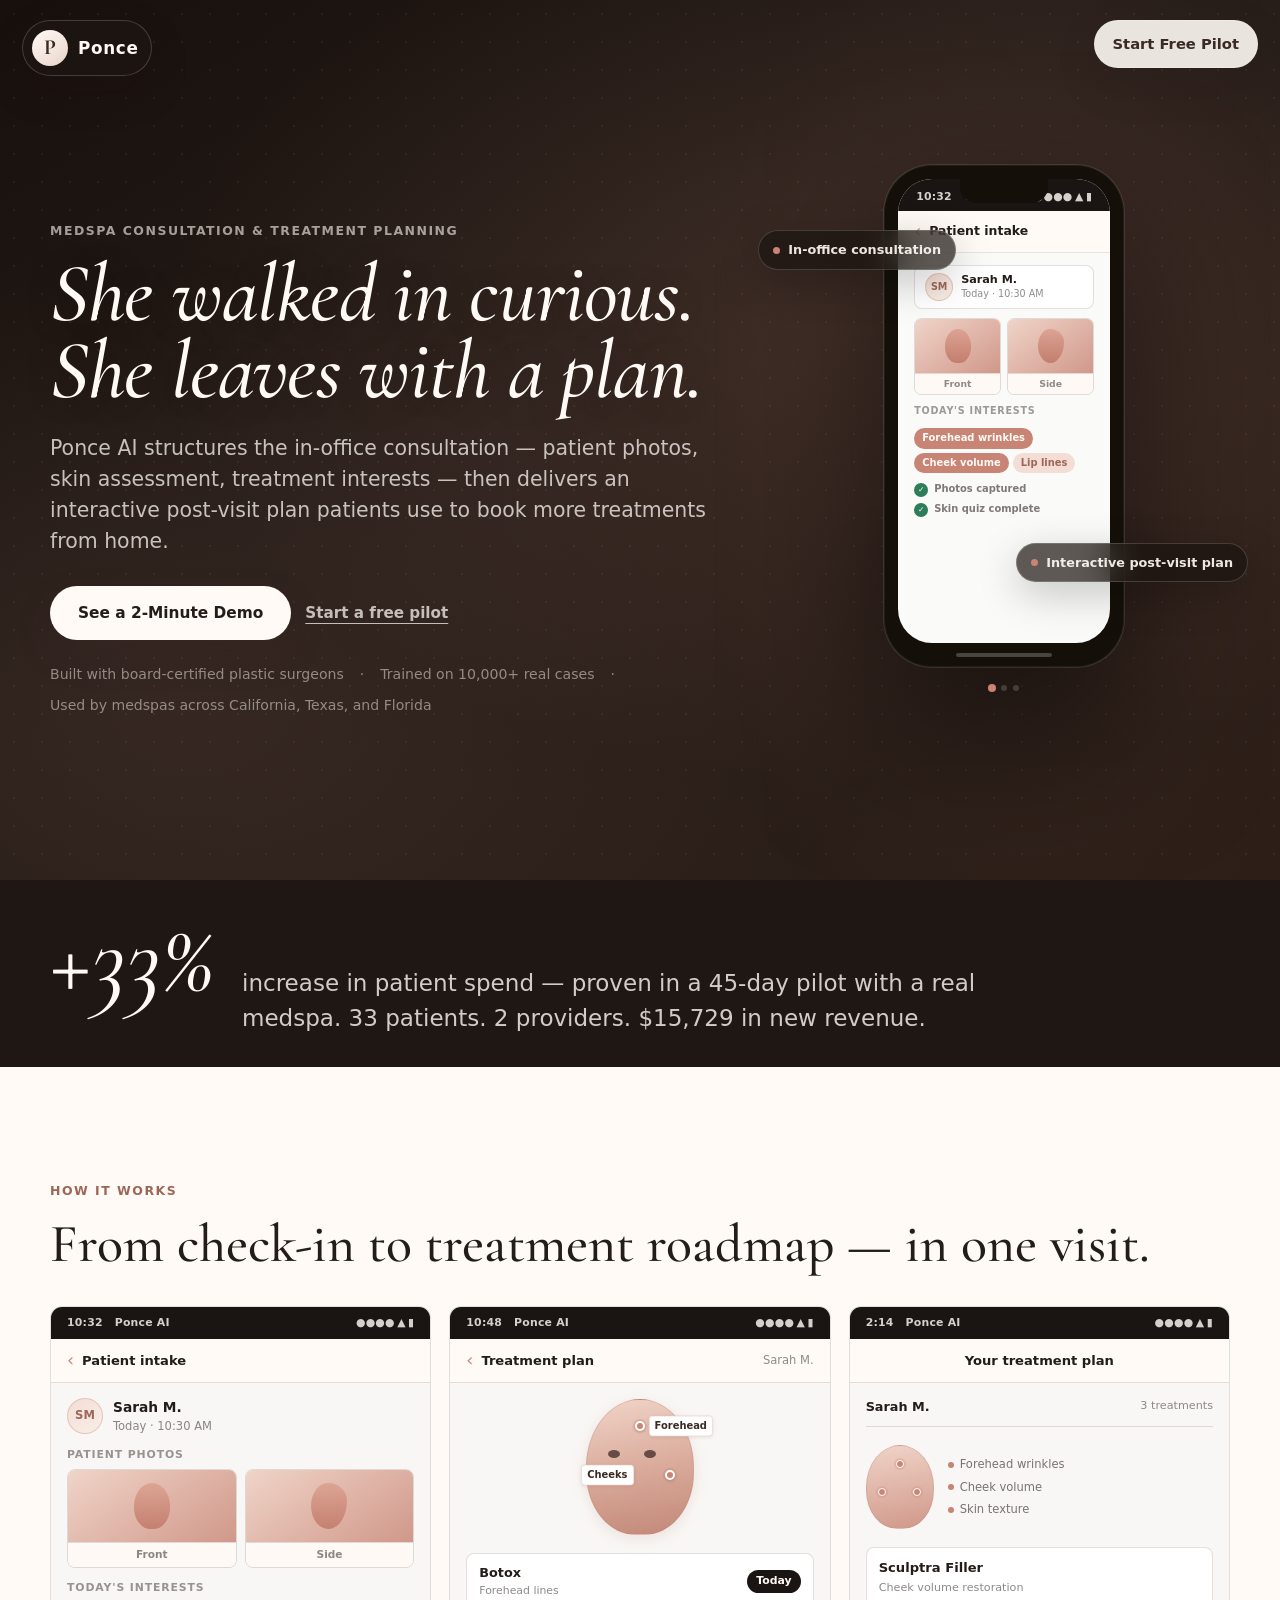
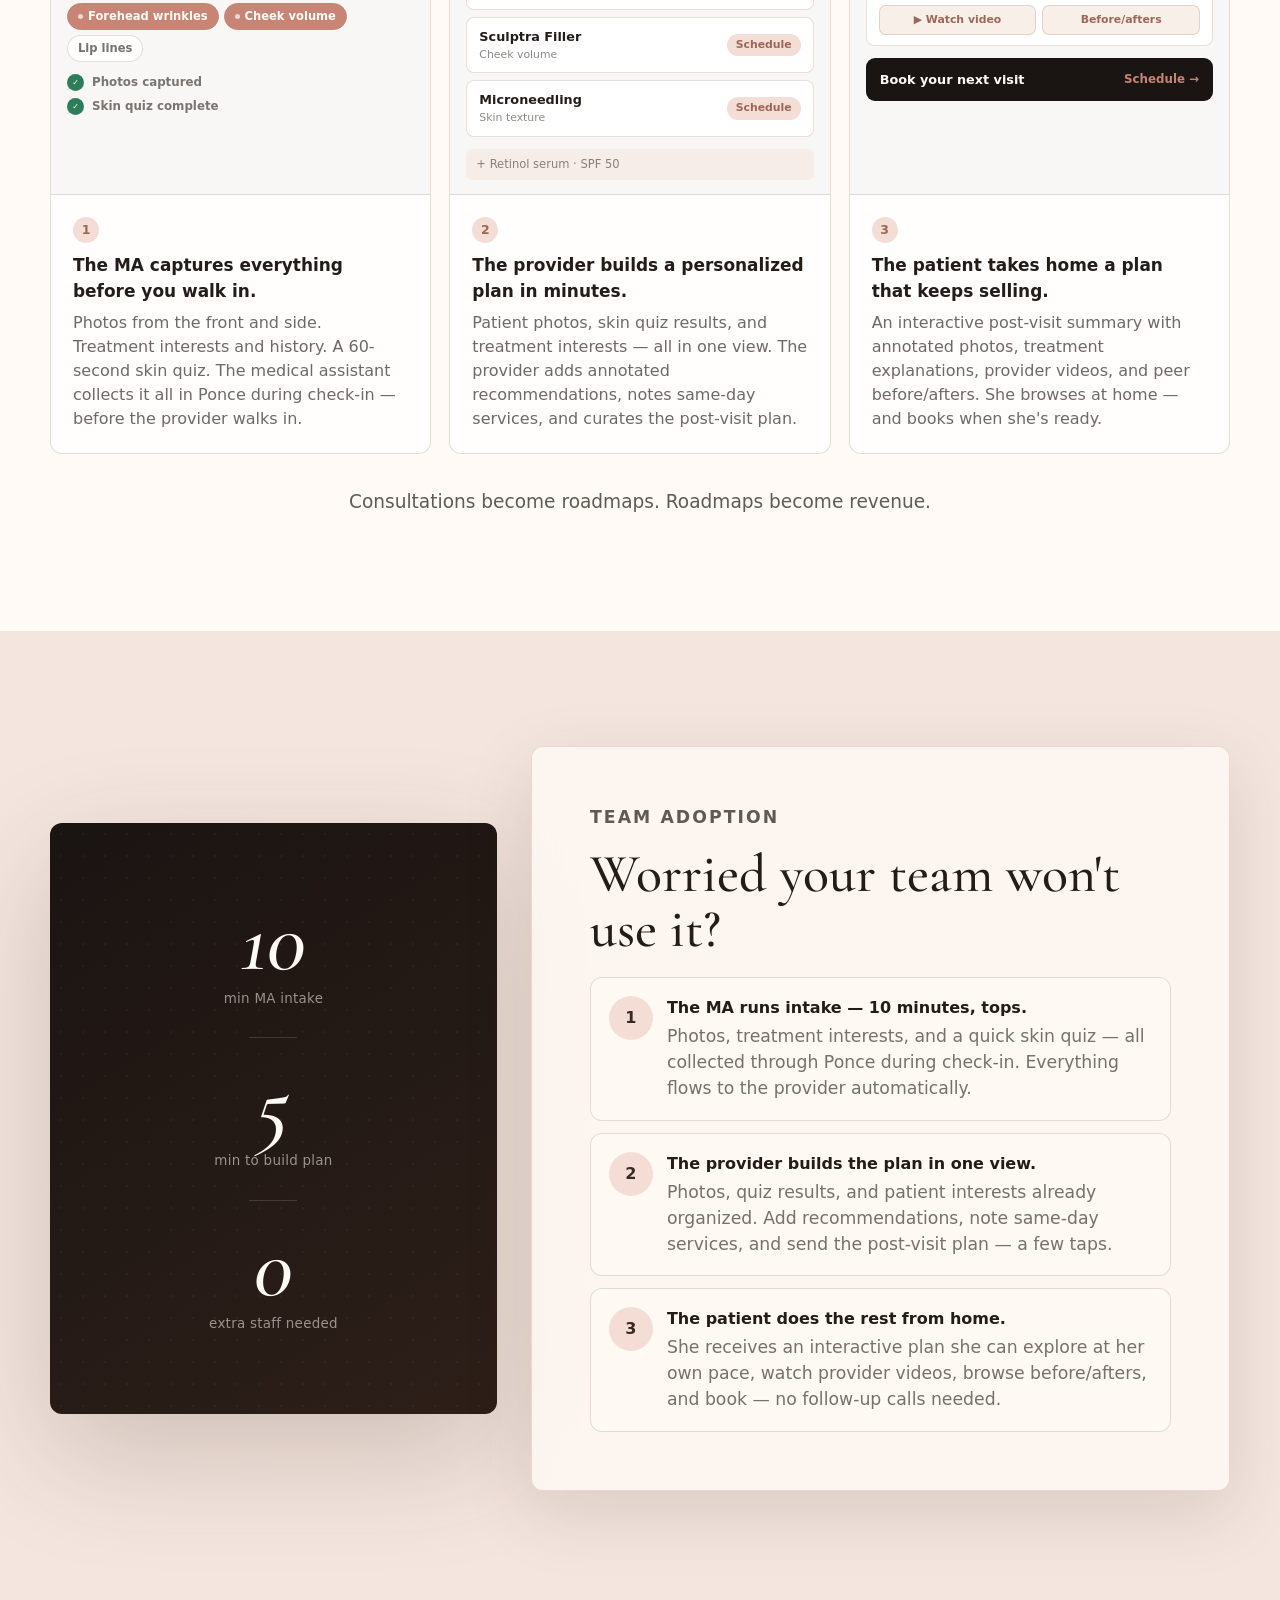
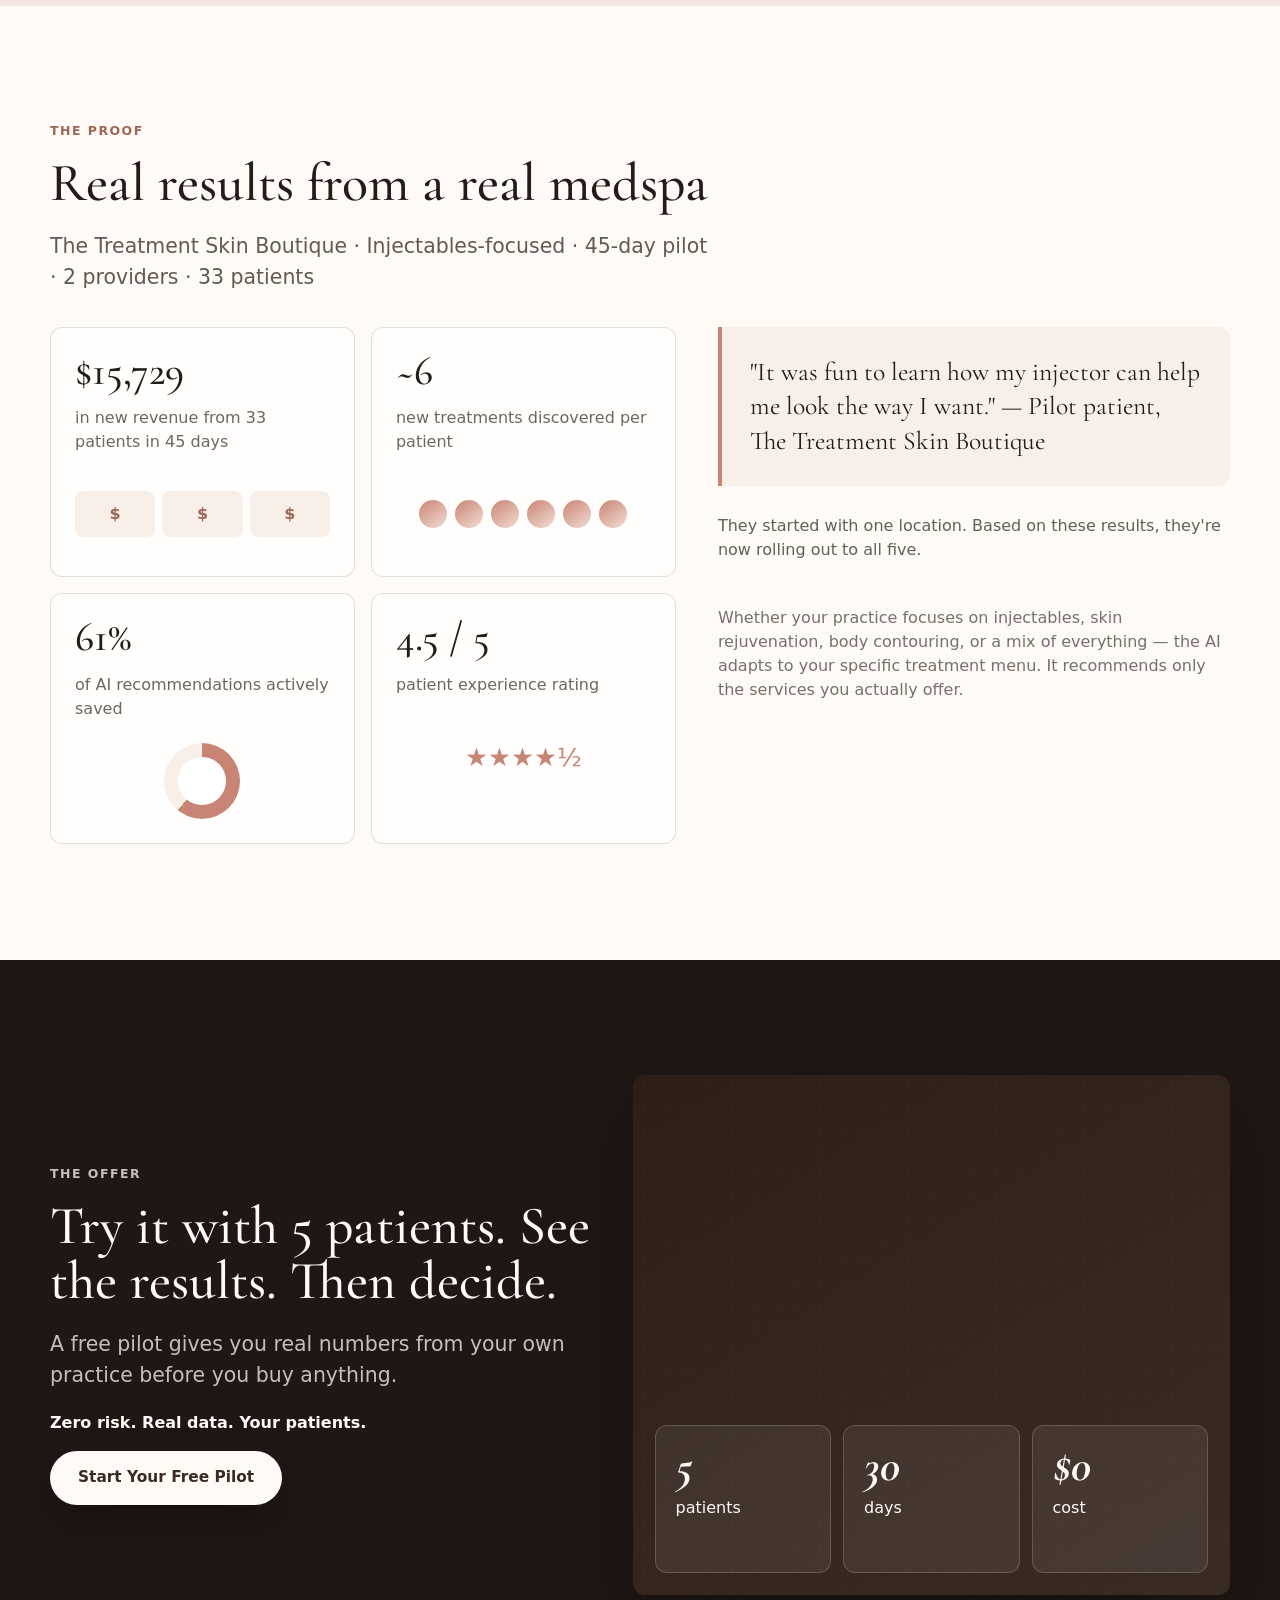
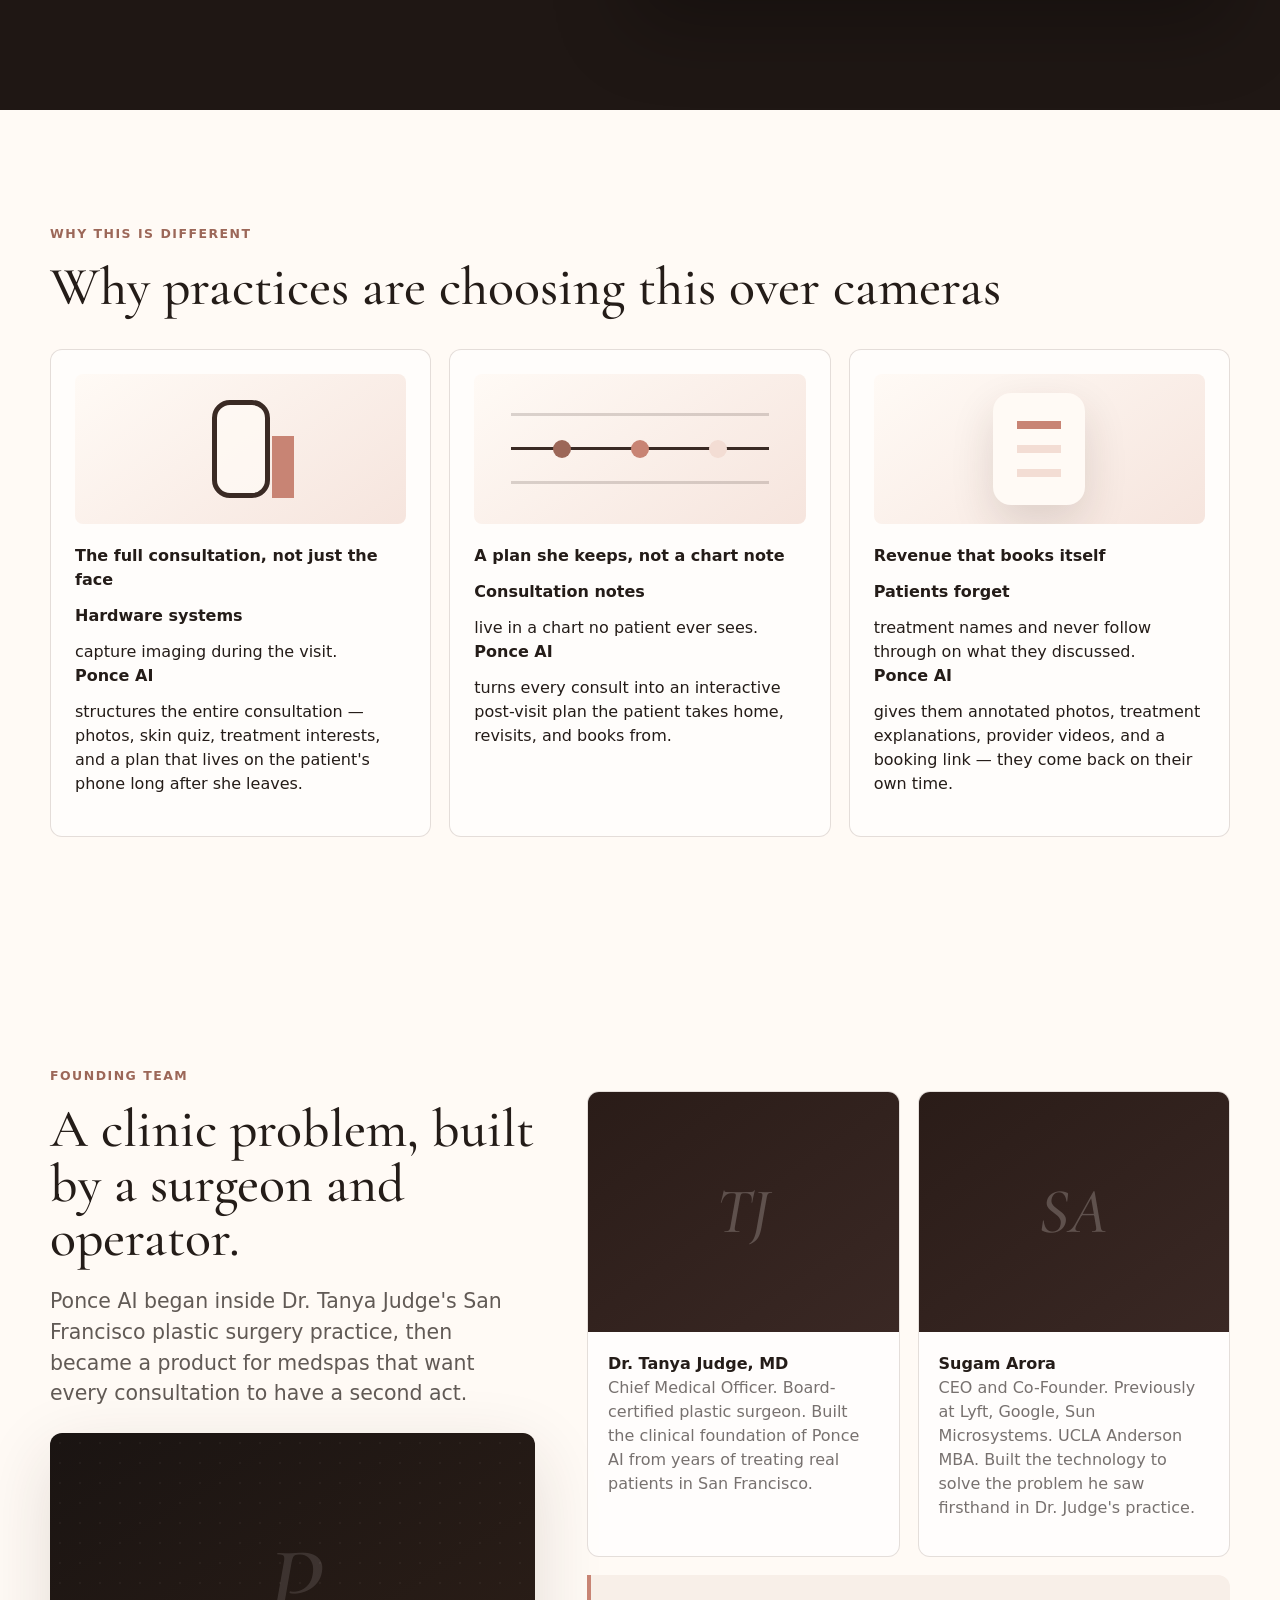
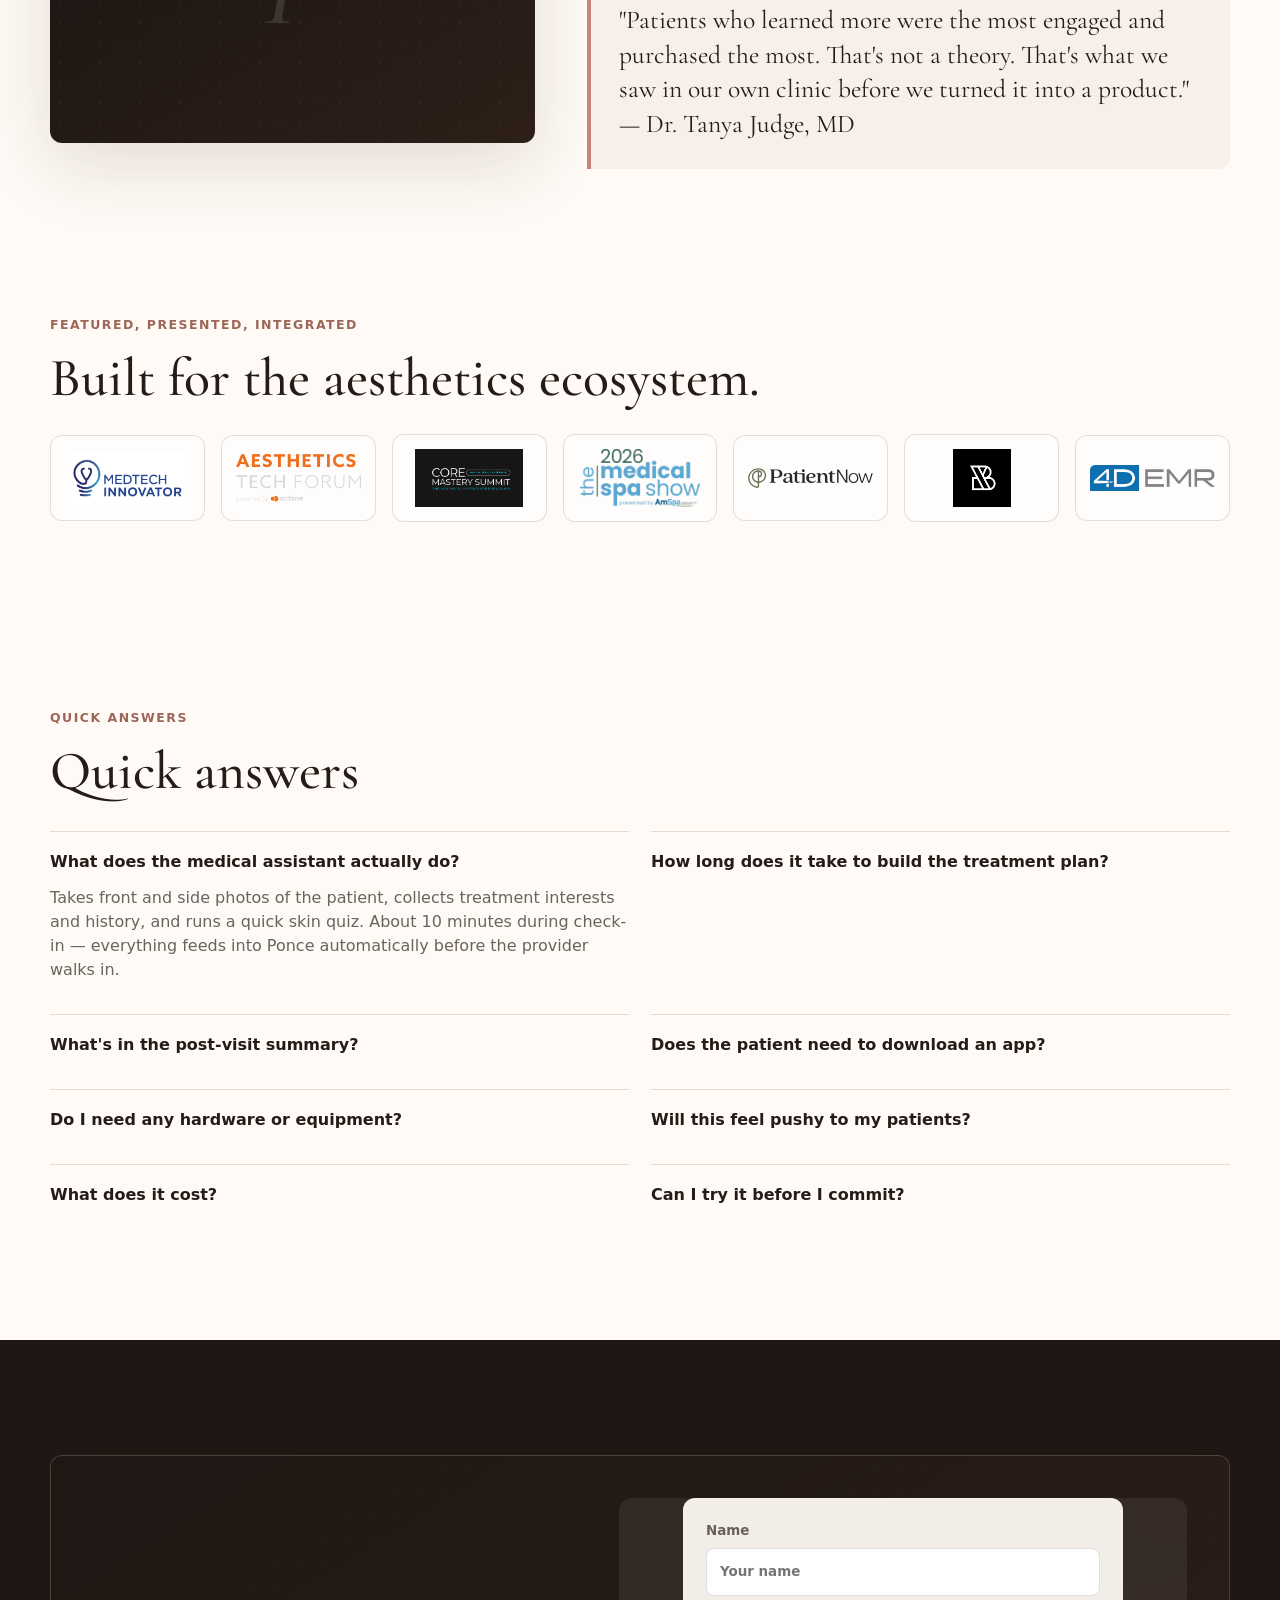
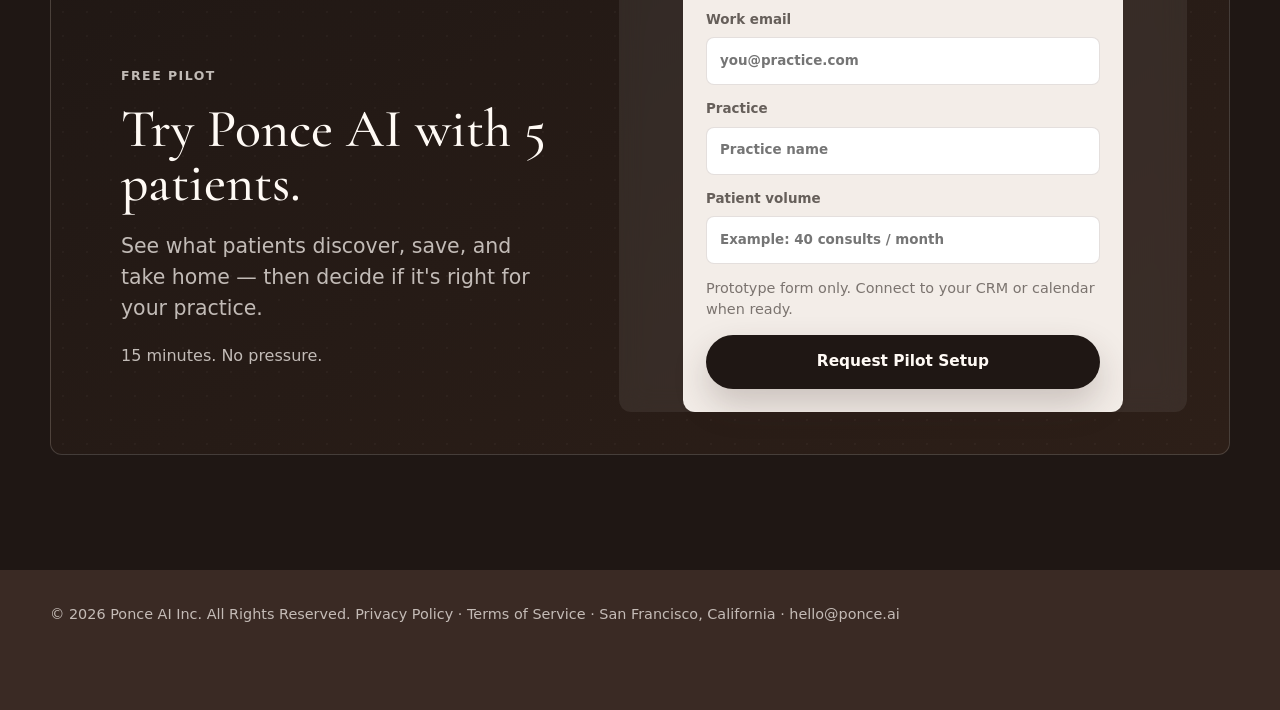
==== commit b346b231: "added claude work" ====
--- a/ponce-ai-luxury-landing.html
+++ b/ponce-ai-luxury-landing.html
@@ -3,11 +3,13 @@
   <head>
     <meta charset="utf-8" />
     <meta name="viewport" content="width=device-width, initial-scale=1" />
-    <title>Ponce AI | AI-powered treatment discovery for medspas</title>
-    <meta
-      name="description"
-      content="Ponce AI scans your patient's face on their phone and shows them exactly which treatments match before they walk into your office."
-    />
+    <title>Ponce AI | Medspa consultation and treatment planning</title>
+    <meta name="description" content="Ponce AI structures the in-office consultation — patient photos, skin assessment, treatment interests — and delivers an interactive post-visit plan patients use to book more treatments from home." />
+
+    <link rel="preconnect" href="https://fonts.googleapis.com" />
+    <link rel="preconnect" href="https://fonts.gstatic.com" crossorigin />
+    <link href="https://fonts.googleapis.com/css2?family=Cormorant+Garamond:ital,wght@0,400;0,500;0,600;1,400;1,500&display=swap" rel="stylesheet" />
+
     <style>
       :root {
         --ink: #241c18;
@@ -20,55 +22,29 @@
         --mist: #ebe2da;
         --line: rgba(89, 58, 48, 0.16);
         --shadow: 0 22px 70px rgba(55, 35, 27, 0.14);
+        --shadow-lg: 0 40px 120px rgba(55, 35, 27, 0.2);
         --max: 1180px;
-      }
-
-      * {
-        box-sizing: border-box;
-      }
-
-      html {
-        scroll-behavior: smooth;
-      }
-
+        --font-display: 'Cormorant Garamond', Georgia, 'Times New Roman', serif;
+        --r: 12px;
+      }
+
+      *, *::before, *::after { box-sizing: border-box; }
+      html { scroll-behavior: smooth; }
       body {
         margin: 0;
         background: var(--ivory);
         color: var(--ink);
         font-family: Inter, ui-sans-serif, system-ui, -apple-system, BlinkMacSystemFont, "Segoe UI", sans-serif;
         line-height: 1.5;
-        letter-spacing: 0;
-      }
-
-      body::before {
-        content: "";
-        position: fixed;
-        inset: 0;
-        pointer-events: none;
-        background:
-          linear-gradient(90deg, rgba(255, 250, 245, 0.96), rgba(255, 250, 245, 0.84)),
-          radial-gradient(circle at 12% 8%, rgba(200, 132, 116, 0.1), transparent 30%);
-        z-index: -1;
-      }
-
-      a {
-        color: inherit;
-      }
-
-      .page {
-        overflow: hidden;
-      }
-
+        -webkit-font-smoothing: antialiased;
+      }
+      a { color: inherit; }
+      .page { overflow: hidden; }
       .section {
         padding: clamp(76px, 9vw, 132px) 24px;
         scroll-margin-top: 24px;
       }
-
-      .inner {
-        max-width: var(--max);
-        margin: 0 auto;
-      }
-
+      .inner { max-width: var(--max); margin: 0 auto; }
       .eyebrow {
         margin: 0 0 16px;
         color: var(--clay);
@@ -77,49 +53,38 @@
         letter-spacing: 0.12em;
         text-transform: uppercase;
       }
-
-      h1,
-      h2,
-      h3,
-      p {
-        margin-top: 0;
-      }
-
+      h1, h2, h3, p { margin-top: 0; }
       h1 {
-        max-width: 760px;
-        margin-bottom: 22px;
-        font-family: Georgia, "Times New Roman", serif;
-        font-size: clamp(3rem, 6vw, 5.75rem);
-        line-height: 0.94;
-        letter-spacing: 0;
+        max-width: 820px;
+        margin-bottom: 24px;
+        font-family: var(--font-display);
+        font-size: clamp(3.2rem, 6.5vw, 6.5rem);
+        line-height: 0.92;
+        letter-spacing: -0.01em;
         font-weight: 500;
-      }
-
+        font-style: italic;
+      }
       h2 {
         margin-bottom: 20px;
-        font-family: Georgia, "Times New Roman", serif;
-        font-size: clamp(2.25rem, 4vw, 4.2rem);
-        line-height: 1;
+        font-family: var(--font-display);
+        font-size: clamp(2.4rem, 4.2vw, 4.6rem);
+        line-height: 1.02;
         font-weight: 500;
       }
-
-      h3 {
-        font-size: 1.16rem;
-        line-height: 1.2;
-      }
-
+      h3 { font-size: 1.16rem; line-height: 1.2; }
       .lead {
         max-width: 660px;
         color: rgba(36, 28, 24, 0.72);
         font-size: clamp(1.08rem, 1.6vw, 1.32rem);
       }
 
+      /* ─── BUTTONS ─────────────────────────────────────── */
       .button {
         display: inline-flex;
         align-items: center;
         justify-content: center;
         min-height: 54px;
-        padding: 0 24px;
+        padding: 0 28px;
         border: 0;
         border-radius: 999px;
         background: #1f1714;
@@ -129,15 +94,10 @@
         font-weight: 800;
         text-decoration: none;
         cursor: pointer;
-        transition: transform 240ms ease, box-shadow 240ms ease, background 240ms ease;
+        transition: transform 240ms cubic-bezier(.22,.68,0,1.2), box-shadow 240ms ease;
         box-shadow: 0 16px 34px rgba(58, 42, 36, 0.22);
       }
-
-      .button:hover {
-        transform: translateY(-2px);
-        box-shadow: 0 20px 42px rgba(58, 42, 36, 0.28);
-      }
-
+      .button:hover { transform: translateY(-2px); box-shadow: 0 22px 48px rgba(58, 42, 36, 0.3); }
       .button.secondary {
         background: transparent;
         color: var(--espresso);
@@ -148,29 +108,41 @@
         padding: 0;
       }
 
+      /* ─── HERO ────────────────────────────────────────── */
       .hero {
         position: relative;
         min-height: 96vh;
-        padding: 28px 24px 56px;
+        padding: 28px 24px 72px;
         display: flex;
         align-items: center;
         isolation: isolate;
         background:
-          linear-gradient(90deg, rgba(24, 17, 14, 0.88) 0%, rgba(24, 17, 14, 0.58) 42%, rgba(24, 17, 14, 0.14) 100%),
-          linear-gradient(0deg, rgba(24, 17, 14, 0.62), transparent 38%),
-          url("assets/ideogram-landing/patient-home-scan.jpeg") center right / cover;
+          radial-gradient(ellipse at 68% 38%, rgba(156, 103, 88, 0.22) 0%, transparent 58%),
+          radial-gradient(ellipse at 14% 80%, rgba(200, 132, 116, 0.10) 0%, transparent 44%),
+          linear-gradient(148deg, #18100c 0%, #241c18 42%, #2d1f18 100%);
         color: #fffaf5;
-      }
-
+        overflow: hidden;
+      }
+      .hero::before {
+        content: '';
+        position: absolute;
+        inset: 0;
+        pointer-events: none;
+        z-index: 0;
+        background-image: radial-gradient(circle, rgba(255,250,245,0.055) 1px, transparent 1px);
+        background-size: 28px 28px;
+      }
       .hero::after {
-        content: "";
+        content: '';
         position: absolute;
-        inset: auto 0 0;
-        height: 28%;
-        background: linear-gradient(0deg, var(--ivory), transparent);
-        z-index: -1;
-      }
-
+        top: -20%;
+        right: -8%;
+        width: 55%;
+        height: 140%;
+        background: radial-gradient(ellipse at center, rgba(200, 132, 116, 0.07), transparent 68%);
+        pointer-events: none;
+        z-index: 0;
+      }
       .brand-mark {
         position: fixed;
         top: 20px;
@@ -189,43 +161,24 @@
         font-size: 1.05rem;
         letter-spacing: 0.04em;
         box-shadow: 0 16px 44px rgba(24, 17, 14, 0.13);
-        transition: width 220ms ease, height 220ms ease, transform 220ms ease, padding 220ms ease, background 220ms ease, gap 220ms ease;
-      }
-
+        transition: width 220ms ease, height 220ms ease, transform 220ms ease, padding 220ms ease, gap 220ms ease;
+      }
       .brand-icon {
         width: 36px;
         height: 36px;
         display: grid;
         place-items: center;
         border-radius: 50%;
-        background:
-          radial-gradient(circle at 50% 50%, rgba(255, 250, 245, 0.22), transparent 54%),
-          linear-gradient(145deg, #fffaf5, #e9d4ca);
+        background: radial-gradient(circle at 50% 50%, rgba(255,250,245,0.22), transparent 54%), linear-gradient(145deg, #fffaf5, #e9d4ca);
         color: var(--espresso);
-        font-family: Georgia, "Times New Roman", serif;
+        font-family: var(--font-display);
         font-size: 1.35rem;
         line-height: 1;
         font-weight: 700;
       }
-
-      .brand-word {
-        line-height: 1;
-      }
-
-      body.has-scrolled .brand-mark {
-        width: 48px;
-        height: 48px;
-        gap: 0;
-        justify-content: center;
-        padding: 6px;
-        transform: none;
-        background: rgba(31, 23, 20, 0.78);
-      }
-
-      body.has-scrolled .brand-word {
-        display: none;
-      }
-
+      .brand-word { line-height: 1; }
+      body.has-scrolled .brand-mark { width: 48px; height: 48px; gap: 0; justify-content: center; padding: 6px; background: rgba(31,23,20,0.78); }
+      body.has-scrolled .brand-word { display: none; }
       .top-cta {
         position: fixed;
         top: 20px;
@@ -247,56 +200,28 @@
         cursor: pointer;
         backdrop-filter: blur(18px);
         box-shadow: 0 16px 44px rgba(24, 17, 14, 0.13);
-        transition: transform 220ms ease, box-shadow 220ms ease, background 220ms ease;
-      }
-
-      .top-cta:hover {
-        transform: translateY(-2px);
-        box-shadow: 0 20px 54px rgba(24, 17, 14, 0.18);
-      }
-
+        transition: transform 220ms ease, box-shadow 220ms ease;
+      }
+      .top-cta:hover { transform: translateY(-2px); box-shadow: 0 20px 54px rgba(24, 17, 14, 0.18); }
       .hero-grid {
+        position: relative;
+        z-index: 1;
         display: grid;
-        grid-template-columns: minmax(0, 0.95fr) minmax(330px, 0.72fr);
+        grid-template-columns: minmax(0, 1fr) minmax(280px, 0.68fr);
         gap: clamp(28px, 5vw, 64px);
-        align-items: end;
+        align-items: center;
         width: 100%;
         min-height: calc(96vh - 84px);
       }
-
       .hero-copy {
         max-width: 760px;
-        padding: clamp(120px, 18vh, 220px) 0 42px;
-      }
-
-      .hero .eyebrow {
-        color: rgba(255, 250, 245, 0.76);
-      }
-
-      .hero h1 {
-        text-wrap: balance;
-        text-shadow: 0 18px 54px rgba(0, 0, 0, 0.24);
-      }
-
-      .hero .lead,
-      .hero .trust-strip {
-        color: rgba(255, 250, 245, 0.76);
-      }
-
-      .hero .button {
-        background: #fffaf5;
-        color: #241c18;
-      }
-
-      .hero .button.secondary {
-        display: block;
-        flex-basis: 100%;
-        width: fit-content;
-        margin-top: 2px;
-        color: rgba(255, 250, 245, 0.82);
-        font-size: 0.94rem;
-      }
-
+        padding: clamp(100px, 16vh, 200px) 0 42px;
+      }
+      .hero .eyebrow { color: rgba(255,250,245,0.6); }
+      .hero h1 { color: #fffaf5; text-shadow: 0 2px 48px rgba(0,0,0,0.16); }
+      .hero .lead { color: rgba(255,250,245,0.74); }
+      .hero .button { background: #fffaf5; color: #241c18; }
+      .hero .button:hover { background: #fff; }
       .hero-link {
         display: inline-flex;
         align-items: center;
@@ -304,16 +229,15 @@
         padding: 0;
         border: 0;
         background: transparent;
-        color: inherit;
+        color: rgba(255,250,245,0.72);
         font: inherit;
         font-size: 0.95rem;
-        font-weight: 850;
+        font-weight: 700;
         text-decoration: underline;
         text-underline-offset: 5px;
         text-decoration-thickness: 1px;
         cursor: pointer;
       }
-
       .hero-actions {
         display: flex;
         flex-wrap: wrap;
@@ -321,962 +245,747 @@
         gap: 14px;
         margin-top: 30px;
       }
-
-      .hero-kicker {
-        display: inline-flex;
-        align-items: center;
-        margin-top: 18px;
-        color: rgba(255, 250, 245, 0.76);
-        font-size: 0.92rem;
-      }
-
       .trust-strip {
         display: flex;
         flex-wrap: wrap;
         gap: 10px 16px;
         max-width: 720px;
-        margin-top: 22px;
-        color: rgba(36, 28, 24, 0.62);
-        font-size: 0.92rem;
-      }
-
-      .trust-strip span:not(:last-child)::after {
-        content: "·";
-        margin-left: 16px;
-        color: rgba(255, 250, 245, 0.34);
-      }
-
+        margin-top: 24px;
+        color: rgba(255,250,245,0.48);
+        font-size: 0.88rem;
+      }
+      .trust-strip span:not(:last-child)::after { content: "·"; margin-left: 16px; }
+
+      /* ─── HERO PHONE MOCKUP ───────────────────────────── */
       .hero-visual {
         position: relative;
         display: grid;
         place-items: center;
-        padding-bottom: 42px;
-      }
-
-      .hero-video-shell {
-        width: min(100%, 430px);
-        aspect-ratio: 4 / 5;
-        border-radius: 28px;
+        padding: 40px 0 20px;
+      }
+      .phone-shell {
+        position: relative;
+        width: 240px;
+        background: #141009;
+        border-radius: 48px;
+        padding: 14px 14px 24px;
+        box-shadow:
+          0 0 0 1px rgba(255,250,245,0.10),
+          0 60px 150px rgba(0,0,0,0.58),
+          inset 0 0 0 1px rgba(255,250,245,0.05);
+        animation: floatCard 7s ease-in-out infinite;
+      }
+      .phone-notch {
+        position: absolute;
+        top: 14px;
+        left: 50%;
+        transform: translateX(-50%);
+        width: 88px;
+        height: 24px;
+        background: #141009;
+        border-radius: 0 0 16px 16px;
+        z-index: 10;
+      }
+      .phone-screen-inner {
+        background: #fafaf8;
+        border-radius: 34px;
         overflow: hidden;
-        transform: rotate(1.5deg);
-        box-shadow: 0 34px 110px rgba(0, 0, 0, 0.36);
-        background: #ead4ca;
-        border: 1px solid rgba(255, 250, 245, 0.5);
-        animation: floatCard 7s ease-in-out infinite;
-      }
-
+        position: relative;
+        height: 464px;
+      }
+      .hero-slide {
+        position: absolute;
+        inset: 0;
+        opacity: 0;
+        transition: opacity 700ms ease;
+        display: flex;
+        flex-direction: column;
+      }
+      .hero-slide.active { opacity: 1; }
+      .hs-statusbar {
+        display: flex;
+        align-items: center;
+        justify-content: space-between;
+        padding: 10px 18px 6px;
+        background: #1a1412;
+        color: rgba(255,250,245,0.82);
+        font-size: 0.68rem;
+        font-weight: 600;
+        letter-spacing: 0.02em;
+        flex-shrink: 0;
+      }
+      .hs-appbar {
+        display: flex;
+        align-items: center;
+        min-height: 42px;
+        padding: 0 16px;
+        background: #fffaf5;
+        border-bottom: 1px solid rgba(89,58,48,0.12);
+        gap: 8px;
+        flex-shrink: 0;
+      }
+      .hs-back { font-size: 1.1rem; color: var(--rose); line-height: 1; }
+      .hs-title { font-size: 0.78rem; font-weight: 700; color: var(--ink); }
+      .hs-content {
+        flex: 1;
+        padding: 12px 16px;
+        display: flex;
+        flex-direction: column;
+        gap: 9px;
+        overflow: hidden;
+      }
+      .phone-home-bar {
+        position: absolute;
+        bottom: 10px;
+        left: 50%;
+        transform: translateX(-50%);
+        width: 96px;
+        height: 4px;
+        border-radius: 999px;
+        background: rgba(255,250,245,0.22);
+      }
+      .phone-dots {
+        display: flex;
+        gap: 6px;
+        justify-content: center;
+        margin-top: 18px;
+      }
+      .hero-dot {
+        width: 6px;
+        height: 6px;
+        border-radius: 50%;
+        background: rgba(255,250,245,0.28);
+        transition: background 400ms ease, transform 400ms ease;
+      }
+      .hero-dot.active { background: var(--rose); transform: scale(1.35); }
       .hero-badge {
         position: absolute;
         display: inline-flex;
         align-items: center;
         gap: 8px;
-        padding: 10px 13px;
-        border: 1px solid rgba(255, 250, 245, 0.2);
+        padding: 9px 14px;
+        border: 1px solid rgba(255,250,245,0.16);
         border-radius: 999px;
-        background: rgba(31, 23, 20, 0.62);
-        color: rgba(255, 250, 245, 0.92);
-        font-size: 0.84rem;
-        font-weight: 850;
+        background: rgba(28,20,17,0.7);
+        color: rgba(255,250,245,0.92);
+        font-size: 0.8rem;
+        font-weight: 700;
         backdrop-filter: blur(18px);
-        box-shadow: 0 18px 54px rgba(0, 0, 0, 0.24);
-      }
-
-      .hero-badge::before {
-        content: "";
-        width: 8px;
-        height: 8px;
+        box-shadow: 0 12px 40px rgba(0,0,0,0.22);
+        white-space: nowrap;
+        z-index: 2;
+      }
+      .hero-badge::before { content: ''; width: 7px; height: 7px; border-radius: 50%; background: var(--rose); flex-shrink: 0; }
+      .hero-badge.consult { top: 18%; left: -20px; }
+      .hero-badge.plan { right: -18px; bottom: 22%; }
+
+      /* ─── HERO SLIDE: MINI COMPONENTS ────────────────── */
+      .hs-patient {
+        display: flex;
+        align-items: center;
+        gap: 8px;
+        padding: 7px 10px;
+        background: white;
+        border-radius: 8px;
+        border: 1px solid var(--line);
+      }
+      .hs-avatar {
+        width: 28px;
+        height: 28px;
         border-radius: 50%;
-        background: var(--rose);
-      }
-
-      .hero-badge.scan {
-        top: 14%;
-        left: -16px;
-      }
-
-      .hero-badge.saved {
-        right: -18px;
-        bottom: 18%;
-      }
-
-      .hero-video-shell video,
-      .hero-video-shell img {
-        display: block;
-        width: 100%;
-        height: 100%;
-        object-fit: cover;
-      }
-
-      .video-note {
-        position: absolute;
-        right: 0;
-        bottom: 26px;
-        width: min(250px, 72%);
-        padding: 14px 16px;
-        border: 1px solid var(--line);
-        border-radius: 8px;
-        background: rgba(255, 250, 245, 0.88);
-        backdrop-filter: blur(16px);
-        color: rgba(36, 28, 24, 0.7);
-        font-size: 0.85rem;
-        box-shadow: 0 14px 40px rgba(55, 35, 27, 0.12);
-      }
-
-      .visual-strip {
+        background: linear-gradient(145deg, var(--blush), var(--cream));
+        border: 1.5px solid rgba(200,132,116,0.32);
         display: grid;
-        grid-template-columns: repeat(3, auto);
-        gap: 9px;
-        margin-top: 24px;
-      }
-
-      .visual-chip {
-        min-height: auto;
-        padding: 8px 12px;
-        border: 1px solid rgba(255, 250, 245, 0.18);
-        border-radius: 999px;
-        background: rgba(255, 250, 245, 0.13);
-        backdrop-filter: blur(16px);
-      }
-
-      .visual-chip strong {
-        display: block;
-        font-size: 0.82rem;
-      }
-
+        place-items: center;
+        font-size: 0.6rem;
+        font-weight: 800;
+        color: var(--clay);
+        flex-shrink: 0;
+      }
+      .hs-patient-name { font-size: 0.7rem; font-weight: 700; color: var(--ink); line-height: 1.2; }
+      .hs-patient-meta { font-size: 0.6rem; color: rgba(36,28,24,0.5); }
+      .hs-photos { display: grid; grid-template-columns: 1fr 1fr; gap: 6px; }
+      .hs-photo-block { border-radius: 7px; overflow: hidden; border: 1px solid var(--line); }
+      .hs-photo-img { height: 54px; background: linear-gradient(145deg, #f0d4c8, #d0988a); display: flex; align-items: center; justify-content: center; }
+      .hs-photo-face { width: 26px; height: 34px; border-radius: 50% 50% 46% 46%; background: linear-gradient(180deg, #dba090, #c07868); opacity: 0.9; }
+      .hs-photo-face.side { border-radius: 46% 54% 52% 48% / 50% 38% 62% 50%; }
+      .hs-photo-label { padding: 3px 6px; font-size: 0.58rem; font-weight: 700; color: rgba(36,28,24,0.5); background: rgba(255,250,245,0.85); text-align: center; border-top: 1px solid var(--line); }
+      .hs-label { font-size: 0.6rem; font-weight: 800; color: rgba(36,28,24,0.44); letter-spacing: 0.08em; text-transform: uppercase; }
+      .hs-chips { display: flex; flex-wrap: wrap; gap: 4px; }
+      .hs-chip { padding: 3px 8px; border-radius: 999px; font-size: 0.62rem; font-weight: 700; background: var(--rose); color: #fffaf5; }
+      .hs-chip.empty { background: var(--blush); color: var(--clay); }
+      .hs-status { display: flex; align-items: center; gap: 6px; font-size: 0.62rem; font-weight: 600; color: rgba(36,28,24,0.58); }
+      .hs-check { width: 14px; height: 14px; border-radius: 50%; background: #2e7d5a; display: grid; place-items: center; font-size: 0.48rem; color: white; font-weight: 900; flex-shrink: 0; }
+      .hs-face { display: flex; justify-content: center; }
+      .hs-face-container { position: relative; width: 70px; height: 88px; }
+      .hs-face-oval { width: 100%; height: 100%; border-radius: 50% 50% 46% 46%; background: linear-gradient(170deg, #f0d4c8 0%, #d0988a 100%); border: 1px solid rgba(200,132,116,0.28); }
+      .hs-dot { position: absolute; width: 8px; height: 8px; border-radius: 50%; background: var(--rose); border: 1.5px solid white; box-shadow: 0 0 0 2px rgba(200,132,116,0.28); transform: translate(-50%, -50%); }
+      .hs-rx-list { display: flex; flex-direction: column; gap: 5px; }
+      .hs-rx-item { display: flex; align-items: center; justify-content: space-between; padding: 6px 9px; border: 1px solid var(--line); border-radius: 7px; background: white; }
+      .hs-rx-left { display: flex; flex-direction: column; gap: 1px; }
+      .hs-rx-name { font-size: 0.68rem; font-weight: 700; color: var(--ink); }
+      .hs-rx-area { font-size: 0.58rem; color: rgba(36,28,24,0.5); }
+      .hs-rx-badge { padding: 2px 7px; border-radius: 999px; font-size: 0.6rem; font-weight: 800; }
+      .hs-rx-badge.today { background: #1a1412; color: #fffaf5; }
+      .hs-rx-badge.sched { background: var(--blush); color: var(--clay); }
+      .hs-skincare { font-size: 0.62rem; color: rgba(36,28,24,0.5); padding: 5px 8px; background: rgba(243,221,212,0.4); border-radius: 6px; }
+      .hs-pv-header { display: flex; align-items: center; justify-content: space-between; }
+      .hs-pv-name { font-size: 0.72rem; font-weight: 700; color: var(--ink); }
+      .hs-pv-count { font-size: 0.62rem; color: rgba(36,28,24,0.5); }
+      .hs-pv-face-row { display: flex; align-items: center; gap: 10px; }
+      .hs-pv-mini-face { width: 50px; height: 63px; border-radius: 50% 50% 46% 46%; background: linear-gradient(170deg, #f0d4c8 0%, #d0988a 100%); border: 1px solid rgba(200,132,116,0.28); position: relative; flex-shrink: 0; }
+      .hs-pv-dot { position: absolute; width: 6px; height: 6px; border-radius: 50%; background: var(--rose); border: 1px solid white; transform: translate(-50%, -50%); }
+      .hs-pv-zones { display: flex; flex-direction: column; gap: 4px; }
+      .hs-pv-zone { display: flex; align-items: center; gap: 5px; font-size: 0.62rem; color: rgba(36,28,24,0.58); }
+      .hs-pv-zone::before { content: ''; width: 5px; height: 5px; border-radius: 50%; background: var(--rose); flex-shrink: 0; }
+      .hs-pv-card { padding: 9px 11px; border: 1px solid var(--line); border-radius: 8px; background: white; }
+      .hs-pv-card-name { font-size: 0.7rem; font-weight: 700; color: var(--ink); margin-bottom: 2px; }
+      .hs-pv-card-sub { font-size: 0.6rem; color: rgba(36,28,24,0.5); margin-bottom: 6px; }
+      .hs-pv-card-btns { display: flex; gap: 5px; }
+      .hs-pv-card-btn { flex: 1; padding: 4px 6px; border: 1px solid var(--line); border-radius: 5px; background: var(--cream); font-size: 0.58rem; font-weight: 700; color: var(--clay); text-align: center; }
+      .hs-pv-book { display: flex; align-items: center; justify-content: space-between; padding: 10px 12px; border-radius: 8px; background: #1a1412; color: #fffaf5; margin-top: auto; }
+      .hs-pv-book-txt { font-size: 0.68rem; font-weight: 700; }
+      .hs-pv-book-cta { font-size: 0.64rem; font-weight: 700; color: var(--rose); }
+
+      /* ─── PROOF BAND ──────────────────────────────────── */
       .proof-band {
         padding: 32px 24px;
         background: #1f1714;
         color: #fffaf5;
       }
-
       .proof-band .inner {
         display: grid;
         grid-template-columns: auto 1fr;
-        gap: 18px 26px;
+        gap: 18px 28px;
         align-items: baseline;
       }
-
       .proof-number {
-        font-family: Georgia, "Times New Roman", serif;
+        font-family: var(--font-display);
         font-size: clamp(3.2rem, 8vw, 7rem);
         line-height: 0.9;
-      }
-
-      .proof-band p {
-        margin: 0;
-        max-width: 760px;
-        color: rgba(255, 250, 245, 0.82);
-        font-size: clamp(1.05rem, 1.8vw, 1.45rem);
-      }
-
+        font-style: italic;
+      }
+      .proof-band p { margin: 0; max-width: 760px; color: rgba(255,250,245,0.8); font-size: clamp(1.05rem, 1.8vw, 1.45rem); }
+
+      /* ─── HOW IT WORKS ────────────────────────────────── */
       .steps {
         display: grid;
         grid-template-columns: repeat(3, 1fr);
         gap: 18px;
         margin-top: 34px;
       }
-
       .step {
-        min-height: 470px;
+        min-height: 490px;
         display: flex;
         flex-direction: column;
+        border: 1px solid var(--line);
+        border-radius: var(--r);
+        background: rgba(255,255,255,0.78);
+        overflow: hidden;
+        transition: transform 260ms cubic-bezier(.22,.68,0,1.2), box-shadow 260ms ease, border-color 260ms ease;
+      }
+      .step:hover { transform: translateY(-4px); border-color: rgba(156,103,88,0.28); box-shadow: var(--shadow); }
+
+      /* ─── CSS APP SCREEN MOCKUP (step cards) ─────────── */
+      .step-screen {
+        flex: 1;
+        min-height: 360px;
+        display: flex;
+        flex-direction: column;
+        background: #f9f7f5;
+        border-bottom: 1px solid var(--line);
+        overflow: hidden;
+        position: relative;
+      }
+      .asc-statusbar {
+        display: flex;
+        align-items: center;
         justify-content: space-between;
+        padding: 8px 16px;
+        background: #1a1412;
+        color: rgba(255,250,245,0.82);
+        font-size: 0.68rem;
+        font-weight: 600;
+        letter-spacing: 0.02em;
+        flex-shrink: 0;
+      }
+      .asc-appbar {
+        display: flex;
+        align-items: center;
+        min-height: 44px;
+        padding: 0 16px;
+        background: rgba(255,250,245,0.97);
+        border-bottom: 1px solid var(--line);
+        gap: 8px;
+        flex-shrink: 0;
+      }
+      .asc-back { font-size: 1.1rem; color: var(--rose); line-height: 1; }
+      .asc-title { font-size: 0.82rem; font-weight: 700; color: var(--ink); }
+      .asc-subtitle { font-size: 0.72rem; color: rgba(36,28,24,0.5); margin-left: auto; }
+      .asc-content {
+        flex: 1;
+        padding: 14px 16px;
+        display: flex;
+        flex-direction: column;
+        gap: 12px;
+        overflow: hidden;
+      }
+      .asc-patient-row { display: flex; align-items: center; gap: 10px; }
+      .asc-patient-avatar {
+        width: 36px;
+        height: 36px;
+        border-radius: 50%;
+        background: linear-gradient(145deg, var(--blush), var(--cream));
+        border: 1.5px solid rgba(200,132,116,0.35);
+        display: grid;
+        place-items: center;
+        font-size: 0.72rem;
+        font-weight: 800;
+        color: var(--clay);
+        flex-shrink: 0;
+      }
+      .asc-patient-name { font-size: 0.86rem; font-weight: 700; color: var(--ink); }
+      .asc-patient-meta { font-size: 0.72rem; color: rgba(36,28,24,0.52); }
+      .asc-photos { display: grid; grid-template-columns: 1fr 1fr; gap: 8px; }
+      .asc-photo-thumb { border-radius: 8px; overflow: hidden; border: 1px solid var(--line); }
+      .asc-photo-img { height: 72px; background: linear-gradient(145deg, #f0d4c8, #d0988a); display: flex; align-items: center; justify-content: center; }
+      .asc-photo-face { width: 36px; height: 46px; border-radius: 50% 50% 46% 46%; background: linear-gradient(180deg, #dba090, #c07868); opacity: 0.85; }
+      .asc-photo-face.side { border-radius: 46% 54% 52% 48% / 50% 38% 62% 50%; }
+      .asc-photo-label { padding: 4px 8px; font-size: 0.66rem; font-weight: 700; color: rgba(36,28,24,0.52); background: rgba(255,250,245,0.88); text-align: center; border-top: 1px solid var(--line); }
+      .asc-label { font-size: 0.68rem; font-weight: 800; color: rgba(36,28,24,0.46); letter-spacing: 0.08em; text-transform: uppercase; margin-bottom: 6px; }
+      .asc-chips { display: flex; flex-wrap: wrap; gap: 5px; }
+      .asc-chip {
+        display: inline-flex;
+        align-items: center;
+        gap: 5px;
+        padding: 4px 10px;
+        border-radius: 999px;
+        font-size: 0.72rem;
+        font-weight: 700;
+        border: 1px solid var(--line);
+        background: rgba(255,255,255,0.8);
+        color: rgba(36,28,24,0.62);
+      }
+      .asc-chip.active { background: var(--rose); color: #fffaf5; border-color: var(--rose); }
+      .asc-chip.active::before { content: ''; width: 5px; height: 5px; border-radius: 50%; background: rgba(255,250,245,0.7); }
+      .asc-status-list { display: flex; flex-direction: column; gap: 6px; }
+      .asc-status-item { display: flex; align-items: center; gap: 8px; font-size: 0.74rem; font-weight: 600; color: rgba(36,28,24,0.6); }
+      .asc-check { width: 17px; height: 17px; border-radius: 50%; background: #2e7d5a; display: grid; place-items: center; font-size: 0.5rem; color: white; font-weight: 900; flex-shrink: 0; line-height: 1; }
+      /* Face diagram in treatment plan */
+      .asc-face-diagram { display: flex; justify-content: center; margin: 2px 0 6px; }
+      .asc-face-container { position: relative; width: 108px; height: 136px; }
+      .asc-face-oval-main {
+        width: 100%;
+        height: 100%;
+        border-radius: 50% 50% 46% 46%;
+        background: linear-gradient(170deg, #f0d4c8 0%, #d8a898 55%, #c28878 100%);
+        border: 1.5px solid rgba(200,132,116,0.32);
+        box-shadow: 0 4px 16px rgba(156,103,88,0.14);
+        position: relative;
+      }
+      .asc-face-oval-main::before {
+        content: '';
+        position: absolute;
+        top: 37%;
+        left: 20%;
+        width: 12px;
+        height: 8px;
+        border-radius: 50%;
+        background: rgba(45,28,24,0.68);
+        box-shadow: 36px 0 0 rgba(45,28,24,0.68);
+      }
+      .asc-anno-dot {
+        position: absolute;
+        width: 10px;
+        height: 10px;
+        border-radius: 50%;
+        background: var(--rose);
+        border: 2px solid white;
+        box-shadow: 0 0 0 2px rgba(200,132,116,0.3), 0 1px 4px rgba(0,0,0,0.14);
+        transform: translate(-50%, -50%);
+      }
+      .asc-anno-label {
+        position: absolute;
+        background: white;
+        border: 1px solid rgba(200,132,116,0.26);
+        border-radius: 4px;
+        font-size: 0.62rem;
+        font-weight: 700;
+        padding: 2px 5px;
+        color: var(--espresso);
+        white-space: nowrap;
+        box-shadow: 0 1px 4px rgba(0,0,0,0.08);
+        transform: translateY(-50%);
+        z-index: 2;
+      }
+      /* Treatment rows */
+      .asc-rx-list { display: flex; flex-direction: column; gap: 7px; flex: 1; }
+      .asc-rx-item {
+        display: flex;
+        align-items: center;
+        justify-content: space-between;
+        padding: 9px 12px;
         border: 1px solid var(--line);
         border-radius: 8px;
-        background: rgba(255, 255, 255, 0.62);
-        overflow: hidden;
-        transition: transform 260ms ease, box-shadow 260ms ease, border-color 260ms ease;
-      }
-
-      .step:hover,
-      .metric:hover,
-      .contrast:hover,
-      .bio:hover {
-        transform: translateY(-4px);
-        border-color: rgba(156, 103, 88, 0.28);
-        box-shadow: 0 24px 70px rgba(55, 35, 27, 0.12);
-      }
-
-      .mock {
-        min-height: 270px;
-        padding: 24px;
-        background: linear-gradient(150deg, #f9eee8, #fffaf5);
-        border-bottom: 1px solid var(--line);
-      }
-
-      .step-photo {
-        position: relative;
-        min-height: 360px;
-        background: var(--cream);
-        overflow: hidden;
-        border-bottom: 1px solid var(--line);
-      }
-
-      .step-photo img {
+        background: white;
+      }
+      .asc-rx-info { display: flex; flex-direction: column; gap: 1px; }
+      .asc-rx-name { font-size: 0.8rem; font-weight: 700; color: var(--ink); }
+      .asc-rx-area { font-size: 0.68rem; color: rgba(36,28,24,0.52); }
+      .asc-rx-badge { display: inline-flex; align-items: center; padding: 3px 9px; border-radius: 999px; font-size: 0.68rem; font-weight: 800; flex-shrink: 0; }
+      .asc-rx-badge.today { background: #1a1412; color: #fffaf5; }
+      .asc-rx-badge.schedule { background: var(--blush); color: var(--clay); }
+      .asc-skincare-note { font-size: 0.72rem; color: rgba(36,28,24,0.52); padding: 7px 10px; background: rgba(243,221,212,0.42); border-radius: 7px; }
+      /* Post-visit screen */
+      .asc-pv-patient { display: flex; align-items: center; justify-content: space-between; padding-bottom: 10px; border-bottom: 1px solid var(--line); }
+      .asc-pv-name { font-size: 0.8rem; font-weight: 700; color: var(--ink); }
+      .asc-pv-count { font-size: 0.7rem; color: rgba(36,28,24,0.5); }
+      .asc-pv-face-row { display: flex; align-items: center; gap: 14px; padding: 6px 0; }
+      .asc-pv-face-container { position: relative; width: 68px; height: 84px; flex-shrink: 0; }
+      .asc-pv-face-oval {
         width: 100%;
         height: 100%;
-        min-height: 360px;
-        display: block;
-        object-fit: cover;
-      }
-
-      .step-photo::after {
-        content: "";
+        border-radius: 50% 50% 46% 46%;
+        background: linear-gradient(170deg, #f0d4c8 0%, #d0988a 100%);
+        border: 1px solid rgba(200,132,116,0.3);
+      }
+      .asc-pv-dot { position: absolute; width: 8px; height: 8px; border-radius: 50%; background: var(--rose); border: 1.5px solid white; box-shadow: 0 0 0 2px rgba(200,132,116,0.26); transform: translate(-50%, -50%); }
+      .asc-pv-zones { display: flex; flex-direction: column; gap: 5px; }
+      .asc-pv-zone { display: flex; align-items: center; gap: 6px; font-size: 0.72rem; color: rgba(36,28,24,0.6); }
+      .asc-pv-zone::before { content: ''; width: 6px; height: 6px; border-radius: 50%; background: var(--rose); flex-shrink: 0; }
+      .asc-pv-card { padding: 10px 12px; border: 1px solid var(--line); border-radius: 8px; background: white; }
+      .asc-pv-card-name { font-size: 0.82rem; font-weight: 700; color: var(--ink); margin-bottom: 2px; }
+      .asc-pv-card-sub { font-size: 0.7rem; color: rgba(36,28,24,0.52); margin-bottom: 8px; }
+      .asc-pv-actions { display: flex; gap: 6px; }
+      .asc-pv-btn { flex: 1; padding: 6px 8px; border: 1px solid var(--line); border-radius: 7px; background: var(--cream); color: var(--clay); font-size: 0.68rem; font-weight: 700; text-align: center; }
+      .asc-pv-book-card {
+        display: flex;
+        align-items: center;
+        justify-content: space-between;
+        padding: 12px 14px;
+        border-radius: 9px;
+        background: #1a1412;
+        color: #fffaf5;
+      }
+      .asc-pv-book-title { font-size: 0.8rem; font-weight: 700; }
+      .asc-pv-book-cta { font-size: 0.74rem; font-weight: 700; color: var(--rose); white-space: nowrap; }
+
+      /* Step copy */
+      .step-copy { padding: 22px; }
+      .step-num {
+        display: inline-flex;
+        align-items: center;
+        justify-content: center;
+        width: 26px;
+        height: 26px;
+        margin-bottom: 10px;
+        border-radius: 50%;
+        background: var(--blush);
+        color: var(--clay);
+        font-size: 0.78rem;
+        font-weight: 900;
+      }
+      .step-copy strong { display: block; margin-bottom: 7px; font-size: 1.06rem; }
+      .step-copy p { margin: 0; color: rgba(36,28,24,0.66); }
+      .closing-line { max-width: 760px; margin: 34px auto 0; text-align: center; color: rgba(36,28,24,0.72); font-size: 1.16rem; }
+
+      /* ─── CALLOUT ─────────────────────────────────────── */
+      .callout { background: #f4e6df; }
+      .callout-box {
+        padding: clamp(28px, 5vw, 58px);
+        border: 1px solid rgba(156,103,88,0.2);
+        border-radius: var(--r);
+        background: rgba(255,250,245,0.78);
+        backdrop-filter: blur(18px);
+        box-shadow: var(--shadow);
+      }
+      .callout-box p { max-width: 860px; color: rgba(36,28,24,0.72); font-size: 1.08rem; }
+      .use-flow {
+        display: grid;
+        grid-template-columns: 0.78fr 1.22fr;
+        gap: 34px;
+        align-items: center;
+      }
+      /* Adoption stats panel (replaces provider-consult.jpeg) */
+      .adoption-panel {
+        min-height: 520px;
+        display: flex;
+        flex-direction: column;
+        align-items: center;
+        justify-content: center;
+        gap: 0;
+        border-radius: var(--r);
+        background: linear-gradient(148deg, #1a1412 0%, #2d1f18 100%);
+        box-shadow: var(--shadow-lg);
+        padding: 52px 36px;
+        position: relative;
+        overflow: hidden;
+      }
+      .adoption-panel::before {
+        content: '';
         position: absolute;
         inset: 0;
-        background: linear-gradient(180deg, transparent 42%, rgba(36, 28, 24, 0.28));
-      }
-
-      .phone-ui {
-        width: 148px;
-        height: 220px;
-        margin: 0 auto;
-        border: 8px solid #211a17;
-        border-radius: 24px;
-        background: #fffaf7;
-        overflow: hidden;
-        box-shadow: 0 18px 34px rgba(38, 26, 22, 0.18);
-      }
-
-      .face {
-        width: 92px;
-        height: 118px;
-        margin: 22px auto 10px;
-        border-radius: 48% 48% 44% 44%;
-        background:
-          radial-gradient(circle at 38% 42%, #2d1e1a 0 4px, transparent 5px),
-          radial-gradient(circle at 62% 42%, #2d1e1a 0 4px, transparent 5px),
-          radial-gradient(ellipse at 50% 44%, #f0b698 0 42%, #d18c71 43% 68%, transparent 69%),
-          linear-gradient(#40241d 0 22%, transparent 23%);
-        border: 2px solid rgba(200, 132, 116, 0.55);
-        position: relative;
-      }
-
-      .scan-line {
-        width: 100px;
-        height: 2px;
-        margin: 0 auto;
-        background: var(--rose);
-      }
-
-      .pill-row {
+        background-image: radial-gradient(circle, rgba(255,250,245,0.04) 1px, transparent 1px);
+        background-size: 22px 22px;
+      }
+      .adoption-stat { text-align: center; position: relative; z-index: 1; padding: 28px 0; }
+      .adoption-num {
+        display: block;
+        font-family: var(--font-display);
+        font-size: 5.5rem;
+        font-weight: 500;
+        color: #fffaf5;
+        line-height: 0.88;
+        font-style: italic;
+      }
+      .adoption-label { display: block; font-size: 0.84rem; color: rgba(255,250,245,0.54); margin-top: 8px; letter-spacing: 0.02em; }
+      .adoption-divider { width: 48px; height: 1px; background: rgba(255,250,245,0.14); position: relative; z-index: 1; }
+      .use-flow-list { display: grid; gap: 12px; }
+      .use-flow-item { display: grid; grid-template-columns: 44px 1fr; gap: 14px; align-items: start; padding: 18px; border: 1px solid var(--line); border-radius: var(--r); background: rgba(255,250,245,0.72); }
+      .use-flow-icon { width: 44px; height: 44px; display: grid; place-items: center; border-radius: 50%; background: var(--blush); color: var(--espresso); font-weight: 900; }
+      .use-flow-item p { margin: 4px 0 0; color: rgba(36,28,24,0.62); }
+
+      /* ─── PROOF / RESULTS ─────────────────────────────── */
+      .proof-layout {
         display: grid;
-        gap: 8px;
-        padding: 14px;
-      }
-
-      .pill {
-        height: 22px;
-        border-radius: 999px;
-        background: #f0ddd5;
-      }
-
-      .areas {
-        position: relative;
-      }
-
-      .areas .face::before,
-      .areas .face::after {
-        content: "";
-        position: absolute;
-        left: 18px;
-        right: 18px;
-        height: 12px;
-        border: 2px solid rgba(200, 132, 116, 0.85);
-        background: rgba(200, 132, 116, 0.2);
-        border-radius: 999px;
-      }
-
-      .areas .face::before {
-        top: 34px;
-      }
-
-      .areas .face::after {
-        top: 78px;
-      }
-
-      .dashboard-ui {
-        height: 220px;
-        padding: 16px;
-        background: #fffdf9;
-      }
-
-      .dash-head {
-        height: 30px;
-        border-radius: 7px;
-        background: #f0ddd5;
-        margin-bottom: 12px;
-      }
-
-      .dash-line {
-        height: 34px;
-        margin-bottom: 9px;
-        border: 1px solid #ead8d0;
-        border-radius: 7px;
-        background: #fff;
-      }
-
-      .step-copy {
-        padding: 22px;
-      }
-
-      .step-copy strong {
-        display: block;
-        margin-bottom: 7px;
-        font-size: 1.07rem;
-      }
-
-      .step-copy p {
-        margin: 0;
-        color: rgba(36, 28, 24, 0.68);
-      }
-
-      .closing-line {
-        max-width: 760px;
-        margin: 34px auto 0;
-        text-align: center;
-        color: rgba(36, 28, 24, 0.72);
-        font-size: 1.16rem;
-      }
-
-      .callout {
-        background: #f4e6df;
-      }
-
-      .callout-box {
-        padding: clamp(28px, 5vw, 58px);
-        border: 1px solid rgba(156, 103, 88, 0.2);
-        border-radius: 8px;
-        background: rgba(255, 250, 245, 0.74);
-        backdrop-filter: blur(18px);
-        box-shadow: var(--shadow);
-      }
-
-      .callout-box p {
-        max-width: 860px;
-        color: rgba(36, 28, 24, 0.72);
-        font-size: 1.08rem;
-      }
-
-      .use-flow {
-        display: grid;
-        grid-template-columns: 0.8fr 1.2fr;
-        gap: 34px;
-        align-items: center;
-      }
-
-      .use-flow-visual {
-        min-height: 560px;
-        display: grid;
-        place-items: center;
-        border-radius: 8px;
-        background:
-          linear-gradient(rgba(58, 42, 36, 0.04), rgba(58, 42, 36, 0.08)),
-          url("assets/ideogram-landing/provider-consult.jpeg") center / cover;
-        box-shadow: var(--shadow);
-      }
-
-      .use-flow-list {
-        display: grid;
-        gap: 12px;
-      }
-
-      .use-flow-item {
-        display: grid;
-        grid-template-columns: 44px 1fr;
-        gap: 14px;
+        grid-template-columns: 1.1fr 0.9fr;
+        gap: 42px;
         align-items: start;
-        padding: 18px;
-        border: 1px solid var(--line);
-        border-radius: 8px;
-        background: rgba(255, 250, 245, 0.72);
-      }
-
-      .use-flow-icon {
-        width: 44px;
-        height: 44px;
-        display: grid;
-        place-items: center;
-        border-radius: 50%;
-        background: var(--blush);
-        color: var(--espresso);
-        font-weight: 900;
-      }
-
-      .use-flow-item p {
-        margin: 4px 0 0;
-        color: rgba(36, 28, 24, 0.62);
-      }
-
-      .result-grid {
-        display: grid;
-        grid-template-columns: repeat(2, 1fr);
-        gap: 16px;
-        margin-top: 0;
-      }
-
-      .proof-visual-grid {
-        display: grid;
-        grid-template-columns: 1.15fr 0.85fr;
-        gap: 22px;
-        align-items: stretch;
         margin-top: 34px;
       }
-
-      .proof-photo {
-        min-height: 640px;
-        border-radius: 8px;
-        overflow: hidden;
-        background: var(--cream);
-        box-shadow: var(--shadow);
-      }
-
-      .proof-photo img {
-        width: 100%;
-        height: 100%;
-        min-height: 640px;
-        display: block;
-        object-fit: cover;
-      }
-
-      .metric-visual {
-        min-height: 76px;
-        display: flex;
-        align-items: center;
-        justify-content: center;
-        margin-top: 22px;
-      }
-
-      .revenue-stack {
-        display: grid;
-        grid-template-columns: repeat(3, 1fr);
-        gap: 7px;
-        width: 100%;
-      }
-
-      .revenue-stack span {
-        min-height: 46px;
-        display: grid;
-        place-items: center;
-        border-radius: 8px;
-        background: var(--cream);
-        color: var(--clay);
-        font-weight: 900;
-      }
-
-      .treatment-dots {
-        display: grid;
-        grid-template-columns: repeat(6, 28px);
-        gap: 8px;
-      }
-
-      .treatment-dots span,
-      .save-ring {
-        border-radius: 50%;
-        background: linear-gradient(145deg, var(--rose), var(--blush));
-      }
-
-      .treatment-dots span {
-        width: 28px;
-        height: 28px;
-      }
-
-      .save-ring {
-        width: 76px;
-        height: 76px;
-        display: grid;
-        place-items: center;
-        background: conic-gradient(var(--rose) 0 61%, var(--cream) 61% 100%);
-      }
-
-      .save-ring::after {
-        content: "";
-        width: 48px;
-        height: 48px;
-        border-radius: 50%;
-        background: #fff;
-      }
-
-      .stars {
-        color: var(--rose);
-        font-size: 1.6rem;
-        letter-spacing: 0;
-      }
-
+      .result-grid { display: grid; grid-template-columns: repeat(2, 1fr); gap: 16px; }
       .metric {
-        min-height: 242px;
+        min-height: 234px;
         padding: 24px;
         border: 1px solid var(--line);
-        border-radius: 8px;
-        background: rgba(255, 255, 255, 0.72);
+        border-radius: var(--r);
+        background: rgba(255,255,255,0.72);
         backdrop-filter: blur(14px);
-        transition: transform 260ms ease, box-shadow 260ms ease, border-color 260ms ease;
-      }
-
+        transition: transform 260ms cubic-bezier(.22,.68,0,1.2), box-shadow 260ms ease, border-color 260ms ease;
+      }
+      .metric:hover { transform: translateY(-4px); border-color: rgba(156,103,88,0.28); box-shadow: var(--shadow); }
       .metric strong {
         display: block;
         margin-bottom: 16px;
-        font-family: Georgia, "Times New Roman", serif;
+        font-family: var(--font-display);
         font-size: clamp(2rem, 3.2vw, 3.35rem);
         line-height: 0.95;
         font-weight: 500;
       }
-
-      .metric p {
-        color: rgba(36, 28, 24, 0.67);
-      }
-
+      .metric p { color: rgba(36,28,24,0.67); }
+      .metric-visual { min-height: 76px; display: flex; align-items: center; justify-content: center; margin-top: 22px; }
+      .revenue-stack { display: grid; grid-template-columns: repeat(3, 1fr); gap: 7px; width: 100%; }
+      .revenue-stack span { min-height: 46px; display: grid; place-items: center; border-radius: 8px; background: var(--cream); color: var(--clay); font-weight: 900; }
+      .treatment-dots { display: grid; grid-template-columns: repeat(6, 28px); gap: 8px; }
+      .treatment-dots span, .save-ring { border-radius: 50%; background: linear-gradient(145deg, var(--rose), var(--blush)); }
+      .treatment-dots span { width: 28px; height: 28px; }
+      .save-ring { width: 76px; height: 76px; display: grid; place-items: center; background: conic-gradient(var(--rose) 0 61%, var(--cream) 61% 100%); }
+      .save-ring::after { content: ''; width: 48px; height: 48px; border-radius: 50%; background: #fff; }
+      .stars { color: var(--rose); font-size: 1.6rem; letter-spacing: 0; }
+      .proof-story { display: flex; flex-direction: column; gap: 28px; }
       .quote {
-        margin: 34px 0 0;
+        margin: 0;
         padding: 28px;
         border-left: 4px solid var(--rose);
         background: var(--cream);
-        font-family: Georgia, "Times New Roman", serif;
-        font-size: clamp(1.22rem, 2vw, 1.65rem);
+        font-family: var(--font-display);
+        font-size: clamp(1.22rem, 2vw, 1.6rem);
         line-height: 1.35;
-      }
-
-      .subtle {
-        color: rgba(36, 28, 24, 0.62);
-      }
-
-      .offer {
-        background: #1f1714;
-        color: #fffaf5;
-      }
-
-      .offer .lead,
-      .offer p {
-        color: rgba(255, 250, 245, 0.74);
-      }
-
-      .offer-card {
-        max-width: var(--max);
-        display: grid;
-        grid-template-columns: 0.95fr 1.05fr;
-        gap: 42px;
-        align-items: center;
-      }
-
-      .pilot-board {
-        display: grid;
-        grid-template-columns: repeat(3, 1fr);
-        gap: 12px;
-      }
-
+        border-radius: 0 var(--r) var(--r) 0;
+      }
+      .subtle { color: rgba(36,28,24,0.62); }
+
+      /* ─── OFFER ───────────────────────────────────────── */
+      .offer { background: #1f1714; color: #fffaf5; }
+      .offer .lead, .offer p { color: rgba(255,250,245,0.74); }
+      .offer-card { max-width: var(--max); display: grid; grid-template-columns: 0.95fr 1.05fr; gap: 42px; align-items: center; }
       .offer-visual {
         min-height: 520px;
-        border-radius: 8px;
+        border-radius: var(--r);
         overflow: hidden;
-        background:
-          linear-gradient(180deg, rgba(58, 42, 36, 0.08), rgba(58, 42, 36, 0.58)),
-          url("assets/ideogram-landing/pilot-proof.jpeg") center / cover;
-        display: flex;
-        align-items: end;
+        position: relative;
+        background: linear-gradient(148deg, #2d1f18, #3a2a24);
+        display: flex;
+        align-items: flex-end;
         padding: 22px;
-      }
-
-      .offer-visual-inner {
-        width: 100%;
-      }
-
-      .pilot-tile {
-        min-height: 148px;
-        padding: 20px;
-        border: 1px solid rgba(255, 250, 245, 0.2);
-        border-radius: 8px;
-        background: rgba(255, 250, 245, 0.08);
-      }
-
-      .pilot-tile strong {
-        display: block;
-        margin-bottom: 10px;
-        font-family: Georgia, "Times New Roman", serif;
-        font-size: 2.8rem;
-        line-height: 0.9;
-      }
-
-      .offer strong {
-        color: #fffaf5;
-      }
-
-      .offer .button {
-        background: #fffaf5;
-        color: var(--espresso);
-        box-shadow: 0 18px 44px rgba(0, 0, 0, 0.28);
-      }
-
-      .contrast-list {
-        display: grid;
-        grid-template-columns: repeat(3, 1fr);
-        gap: 18px;
-        margin-top: 34px;
-      }
-
+        box-shadow: 0 30px 80px rgba(0,0,0,0.28);
+      }
+      .offer-visual::before {
+        content: '';
+        position: absolute;
+        inset: 0;
+        background-image: radial-gradient(circle, rgba(255,250,245,0.04) 1px, transparent 1px);
+        background-size: 22px 22px;
+        pointer-events: none;
+      }
+      .offer-visual-inner { width: 100%; position: relative; z-index: 1; }
+      .pilot-board { display: grid; grid-template-columns: repeat(3, 1fr); gap: 12px; }
+      .pilot-tile { min-height: 148px; padding: 20px; border: 1px solid rgba(255,250,245,0.18); border-radius: var(--r); background: rgba(255,250,245,0.07); }
+      .pilot-tile strong { display: block; margin-bottom: 10px; font-family: var(--font-display); font-size: 2.8rem; line-height: 0.9; font-style: italic; }
+      .offer strong { color: #fffaf5; }
+      .offer .button { background: #fffaf5; color: var(--espresso); box-shadow: 0 18px 44px rgba(0,0,0,0.28); }
+
+      /* ─── WHY DIFFERENT ───────────────────────────────── */
+      .contrast-list { display: grid; grid-template-columns: repeat(3, 1fr); gap: 18px; margin-top: 34px; }
       .contrast {
         min-height: 330px;
         padding: 24px;
         border: 1px solid var(--line);
-        border-radius: 8px;
-        background: rgba(255, 255, 255, 0.56);
-        transition: transform 260ms ease, box-shadow 260ms ease, border-color 260ms ease;
-      }
-
+        border-radius: var(--r);
+        background: rgba(255,255,255,0.56);
+        transition: transform 260ms cubic-bezier(.22,.68,0,1.2), box-shadow 260ms ease, border-color 260ms ease;
+      }
+      .contrast:hover { transform: translateY(-4px); border-color: rgba(156,103,88,0.28); box-shadow: var(--shadow); }
       .contrast-visual {
         height: 150px;
         display: grid;
         place-items: center;
         margin-bottom: 20px;
-        border-radius: 7px;
-        background:
-          linear-gradient(145deg, rgba(255, 250, 245, 0.94), rgba(243, 221, 212, 0.76));
+        border-radius: 8px;
+        background: linear-gradient(145deg, rgba(255,250,245,0.94), rgba(243,221,212,0.76));
         overflow: hidden;
         position: relative;
       }
-
-      .contrast-visual.phone-symbol::before {
-        content: "";
-        width: 58px;
-        height: 98px;
-        border: 5px solid var(--espresso);
-        border-radius: 18px;
-        background: rgba(255, 250, 245, 0.78);
-        box-shadow: 42px 18px 0 -18px var(--rose);
-      }
-
-      .contrast-visual.timeline-symbol::before {
-        content: "";
-        width: 78%;
-        height: 3px;
-        background: var(--espresso);
-        box-shadow: 0 34px 0 rgba(58, 42, 36, 0.18), 0 -34px 0 rgba(58, 42, 36, 0.18);
-      }
-
-      .contrast-visual.timeline-symbol::after {
-        content: "";
+      .contrast-visual.phone-symbol::before { content: ''; width: 58px; height: 98px; border: 5px solid var(--espresso); border-radius: 18px; background: rgba(255,250,245,0.78); box-shadow: 42px 18px 0 -18px var(--rose); }
+      .contrast-visual.timeline-symbol::before { content: ''; width: 78%; height: 3px; background: var(--espresso); box-shadow: 0 34px 0 rgba(58,42,36,0.18), 0 -34px 0 rgba(58,42,36,0.18); }
+      .contrast-visual.timeline-symbol::after { content: ''; position: absolute; width: 18px; height: 18px; border-radius: 50%; background: var(--rose); box-shadow: -78px 0 0 var(--clay), 78px 0 0 var(--blush); }
+      .contrast-visual.interest-symbol::before { content: ''; width: 92px; height: 112px; border-radius: 18px; background: linear-gradient(var(--rose), var(--rose)) 24px 28px / 44px 8px no-repeat, linear-gradient(var(--blush), var(--blush)) 24px 52px / 44px 8px no-repeat, linear-gradient(var(--blush), var(--blush)) 24px 76px / 44px 8px no-repeat, #fffaf5; box-shadow: 0 18px 44px rgba(55,35,27,0.14); }
+      .contrast strong { display: block; margin-bottom: 12px; }
+
+      /* ─── FOUNDERS ────────────────────────────────────── */
+      .founders { background: var(--ivory); }
+      .origin-grid { display: grid; grid-template-columns: 0.86fr 1.14fr; gap: 52px; align-items: start; }
+      .origin-visual {
+        margin-top: 24px;
+        min-height: 310px;
+        border-radius: var(--r);
+        overflow: hidden;
+        background: linear-gradient(148deg, #1a1412 0%, #2d1f18 100%);
+        box-shadow: var(--shadow);
+        display: flex;
+        align-items: center;
+        justify-content: center;
+        position: relative;
+      }
+      .origin-visual::before {
+        content: '';
         position: absolute;
-        width: 18px;
-        height: 18px;
-        border-radius: 50%;
-        background: var(--rose);
-        box-shadow: -78px 0 0 var(--clay), 78px 0 0 var(--blush);
-      }
-
-      .contrast-visual.interest-symbol::before {
-        content: "";
-        width: 92px;
-        height: 112px;
-        border-radius: 18px;
-        background:
-          linear-gradient(var(--rose), var(--rose)) 24px 28px / 44px 8px no-repeat,
-          linear-gradient(var(--blush), var(--blush)) 24px 52px / 44px 8px no-repeat,
-          linear-gradient(var(--blush), var(--blush)) 24px 76px / 44px 8px no-repeat,
-          #fffaf5;
-        box-shadow: 0 18px 44px rgba(55, 35, 27, 0.14);
-      }
-
-      .contrast strong {
-        display: block;
-        margin-bottom: 12px;
-      }
-
-      .founders {
-        background: #fffaf5;
-      }
-
-      .origin-grid {
-        display: grid;
-        grid-template-columns: 0.86fr 1.14fr;
-        gap: 52px;
-        align-items: start;
-      }
-
-      .origin-photo {
-        min-height: 310px;
-        margin-top: 24px;
-        border-radius: 8px;
-        overflow: hidden;
-        background:
-          linear-gradient(rgba(36, 28, 24, 0.08), rgba(36, 28, 24, 0.12)),
-          url("assets/ideogram-landing/origin-clinic.jpeg") center / cover;
-        box-shadow: var(--shadow);
-      }
-
-      .bio-grid {
-        display: grid;
-        grid-template-columns: 1fr 1fr;
-        gap: 18px;
-        margin-top: 24px;
-      }
-
-      .bio {
-        padding: 0;
-        border: 1px solid var(--line);
-        border-radius: 8px;
-        background: rgba(255, 255, 255, 0.66);
-        overflow: hidden;
-        transition: transform 260ms ease, box-shadow 260ms ease, border-color 260ms ease;
-      }
-
-      .avatar {
+        inset: 0;
+        background-image: radial-gradient(circle, rgba(255,250,245,0.04) 1px, transparent 1px);
+        background-size: 20px 20px;
+      }
+      .origin-mark {
+        position: relative;
+        z-index: 1;
+        font-family: var(--font-display);
+        font-size: 7rem;
+        font-weight: 500;
+        font-style: italic;
+        color: rgba(255,250,245,0.12);
+        line-height: 1;
+        user-select: none;
+      }
+      .bio-grid { display: grid; grid-template-columns: 1fr 1fr; gap: 18px; margin-top: 24px; }
+      .bio { padding: 0; border: 1px solid var(--line); border-radius: var(--r); background: rgba(255,255,255,0.66); overflow: hidden; transition: transform 260ms cubic-bezier(.22,.68,0,1.2), box-shadow 260ms ease, border-color 260ms ease; }
+      .bio:hover { transform: translateY(-4px); border-color: rgba(156,103,88,0.28); box-shadow: var(--shadow); }
+      .avatar-placeholder {
         width: 100%;
-        height: 280px;
-        margin-bottom: 0;
-        border-radius: 0;
-        object-fit: cover;
-        background: var(--blush);
-        border: 0;
-      }
-
-      .bio-body {
-        padding: 20px;
-      }
-
-      .logo-strip {
-        width: 100%;
-        margin-top: 16px;
-        border-radius: 0;
-        border: 0;
-        background: transparent;
-      }
-
-      .logo-cloud-section {
-        padding-top: 32px;
-        padding-bottom: 72px;
-      }
-
-      .logo-cloud {
-        display: grid;
-        grid-template-columns: repeat(7, 1fr);
-        gap: 16px;
-        align-items: center;
-        margin-top: 28px;
-      }
-
-      .logo-item {
-        min-height: 86px;
+        height: 240px;
         display: grid;
         place-items: center;
-        padding: 14px;
-        border-radius: 8px;
-        background: rgba(255, 255, 255, 0.62);
-      }
-
-      .logo-item img {
-        max-width: 100%;
-        max-height: 58px;
-        object-fit: contain;
-        filter: grayscale(0.18);
-      }
-
-      .faq {
-        display: grid;
-        grid-template-columns: 1fr 1fr;
-        gap: 14px 22px;
-        margin-top: 32px;
-      }
-
-      details {
-        border-top: 1px solid var(--line);
-        padding: 18px 0;
-      }
-
-      summary {
-        cursor: pointer;
-        font-weight: 850;
-        list-style: none;
-      }
-
-      summary::-webkit-details-marker {
-        display: none;
-      }
-
-      details p {
-        margin: 12px 0 0;
-        color: rgba(36, 28, 24, 0.68);
-      }
-
-      .final-cta {
-        background: #1f1714;
-        color: #fffaf5;
-      }
-
+        background: linear-gradient(145deg, #2a1c18, #3a2824);
+        font-family: var(--font-display);
+        font-size: 4rem;
+        color: rgba(255,250,245,0.22);
+        font-weight: 500;
+        font-style: italic;
+      }
+      .bio-body { padding: 20px; }
+
+      /* ─── LOGO CLOUD ──────────────────────────────────── */
+      .logo-cloud-section { padding-top: 32px; padding-bottom: 72px; }
+      .logo-cloud { display: grid; grid-template-columns: repeat(7, 1fr); gap: 16px; align-items: center; margin-top: 28px; }
+      .logo-item { min-height: 86px; display: grid; place-items: center; padding: 14px; border-radius: var(--r); background: rgba(255,255,255,0.62); transition: transform 220ms ease, border-color 220ms ease; border: 1px solid var(--line); }
+      .logo-item:hover { transform: translateY(-2px); border-color: rgba(156,103,88,0.22); }
+      .logo-item img { max-width: 100%; max-height: 58px; object-fit: contain; filter: grayscale(0.14); }
+
+      /* ─── FAQ ─────────────────────────────────────────── */
+      .faq { display: grid; grid-template-columns: 1fr 1fr; gap: 14px 22px; margin-top: 32px; }
+      details { border-top: 1px solid var(--line); padding: 18px 0; }
+      summary { cursor: pointer; font-weight: 850; list-style: none; }
+      summary::-webkit-details-marker { display: none; }
+      details p { margin: 12px 0 0; color: rgba(36,28,24,0.68); }
+
+      /* ─── FINAL CTA ───────────────────────────────────── */
+      .final-cta { background: #1f1714; color: #fffaf5; }
       .final-card {
-        min-height: 620px;
+        min-height: 580px;
         display: grid;
         grid-template-columns: 0.92fr 1.08fr;
         gap: 42px;
         align-items: stretch;
         padding: clamp(24px, 4vw, 42px);
-        border: 1px solid rgba(255, 250, 245, 0.16);
-        border-radius: 8px;
-        background:
-          linear-gradient(120deg, rgba(31, 23, 20, 0.98), rgba(31, 23, 20, 0.62)),
-          url("assets/ideogram-landing/final-cta-bg.jpeg") center / cover;
-      }
-
+        border: 1px solid rgba(255,250,245,0.16);
+        border-radius: var(--r);
+        background: linear-gradient(148deg, #1f1714 0%, #2d1f18 100%);
+        position: relative;
+        overflow: hidden;
+      }
+      .final-card::before {
+        content: '';
+        position: absolute;
+        inset: 0;
+        background-image: radial-gradient(circle, rgba(255,250,245,0.03) 1px, transparent 1px);
+        background-size: 24px 24px;
+        pointer-events: none;
+      }
+      .final-copy { align-self: end; max-width: 620px; padding: clamp(8px, 3vw, 28px); position: relative; z-index: 1; }
+      .final-copy .eyebrow, .final-copy .lead, .final-copy .subtle { color: rgba(255,250,245,0.72); }
+      .final-copy .button { background: #fffaf5; color: var(--espresso); }
       .final-mark {
         min-height: 100%;
         display: grid;
         place-items: center;
-        border-radius: 8px;
-        background:
-          radial-gradient(circle at 50% 42%, rgba(255, 250, 245, 0.18), transparent 34%),
-          rgba(255, 250, 245, 0.08);
+        border-radius: var(--r);
+        background: rgba(255,250,245,0.07);
         backdrop-filter: blur(12px);
-      }
-
-      .final-mark .pilot-form {
-        width: min(440px, 100%);
-        scroll-margin-top: 92px;
-        grid-template-columns: 1fr;
-        border: 1px solid rgba(255, 250, 245, 0.18);
-        border-radius: 8px;
-        background: rgba(255, 250, 245, 0.92);
-      }
-
-      .final-mark .pilot-form .button {
-        width: 100%;
-      }
-
-      .ponce-symbol {
-        width: min(330px, 78vw);
-        aspect-ratio: 1;
-        display: grid;
-        place-items: center;
-        border: 1px solid rgba(255, 250, 245, 0.22);
-        border-radius: 50%;
-        color: #fffaf5;
-        font-family: Georgia, "Times New Roman", serif;
-        font-size: clamp(4.8rem, 10vw, 8rem);
-        line-height: 1;
-        background:
-          radial-gradient(circle, rgba(255, 250, 245, 0.16), rgba(255, 250, 245, 0.04) 62%, transparent 63%);
-      }
-
-      .final-copy {
-        align-self: end;
-        max-width: 620px;
-        padding: clamp(8px, 3vw, 28px);
-      }
-
-      .final-copy .eyebrow,
-      .final-copy .lead,
-      .final-copy .subtle {
-        color: rgba(255, 250, 245, 0.72);
-      }
-
-      .final-copy .button {
-        background: #fffaf5;
-        color: var(--espresso);
-      }
-
-      footer {
-        padding: 34px 24px 84px;
-        background: var(--espresso);
-        color: rgba(255, 250, 245, 0.7);
-        font-size: 0.9rem;
-      }
-
-      .modal {
-        position: fixed;
-        inset: 0;
-        display: none;
-        align-items: center;
-        justify-content: center;
-        padding: 22px;
-        background: rgba(36, 28, 24, 0.72);
-        z-index: 10000;
-      }
-
-      .modal.is-open {
-        display: flex;
-      }
-
-      .modal-panel {
-        width: min(860px, 100%);
-        max-height: min(92vh, 820px);
-        overflow: auto;
-        border-radius: 8px;
-        background: #fffaf5;
-        box-shadow: 0 30px 100px rgba(0, 0, 0, 0.32);
-      }
-
-      .modal-head {
-        display: flex;
-        justify-content: space-between;
-        align-items: center;
-        padding: 18px 20px;
-        border-bottom: 1px solid var(--line);
-      }
-
-      .close {
-        border: 0;
-        background: transparent;
-        font-size: 28px;
-        cursor: pointer;
-      }
-
+        position: relative;
+        z-index: 1;
+      }
+      .final-mark .pilot-form { width: min(440px, 100%); scroll-margin-top: 92px; grid-template-columns: 1fr; border: 1px solid rgba(255,250,245,0.18); border-radius: var(--r); background: rgba(255,250,245,0.94); }
+      .final-mark .pilot-form .button { width: 100%; }
+
+      /* ─── FORMS ───────────────────────────────────────── */
+      .pilot-form { display: grid; grid-template-columns: 1fr 1fr; gap: 14px; padding: 22px; }
+      .pilot-form label { display: grid; gap: 7px; color: rgba(36,28,24,0.68); font-size: 0.84rem; font-weight: 800; }
+      .pilot-form .full { grid-column: 1 / -1; }
+      .pilot-form input, .pilot-form textarea { width: 100%; min-height: 48px; padding: 12px 13px; border: 1px solid var(--line); border-radius: 8px; background: #fff; color: var(--ink); font: inherit; }
+      .pilot-form textarea { min-height: 92px; resize: vertical; }
+      .form-note { grid-column: 1 / -1; margin: 0; color: rgba(36,28,24,0.58); font-size: 0.9rem; }
+
+      /* ─── FOOTER ──────────────────────────────────────── */
+      footer { padding: 34px 24px 84px; background: var(--espresso); color: rgba(255,250,245,0.7); font-size: 0.9rem; }
+
+      /* ─── MODAL ───────────────────────────────────────── */
+      .modal { position: fixed; inset: 0; display: none; align-items: center; justify-content: center; padding: 22px; background: rgba(36,28,24,0.76); z-index: 10000; }
+      .modal.is-open { display: flex; }
+      .modal-panel { width: min(860px, 100%); max-height: min(92vh, 820px); overflow: auto; border-radius: var(--r); background: #fffaf5; box-shadow: 0 30px 100px rgba(0,0,0,0.32); }
+      .modal-head { display: flex; justify-content: space-between; align-items: center; padding: 18px 20px; border-bottom: 1px solid var(--line); }
+      .close { border: 0; background: transparent; font-size: 28px; cursor: pointer; }
       .demo-placeholder {
         aspect-ratio: 16 / 9;
         display: grid;
         place-items: center;
         padding: 28px;
-        background:
-          linear-gradient(rgba(36, 28, 24, 0.35), rgba(36, 28, 24, 0.4)),
-          url("assets/ideogram-landing/hero-phone.jpeg") center / cover;
+        background: linear-gradient(148deg, #1a1412, #2d1f18);
         color: #fffaf5;
         text-align: center;
       }
 
-      .pilot-form {
-        display: grid;
-        grid-template-columns: 1fr 1fr;
-        gap: 14px;
-        padding: 22px;
-      }
-
-      .pilot-form label {
-        display: grid;
-        gap: 7px;
-        color: rgba(36, 28, 24, 0.68);
-        font-size: 0.84rem;
-        font-weight: 800;
-      }
-
-      .pilot-form .full {
-        grid-column: 1 / -1;
-      }
-
-      .pilot-form input,
-      .pilot-form textarea {
-        width: 100%;
-        min-height: 48px;
-        padding: 12px 13px;
-        border: 1px solid var(--line);
-        border-radius: 8px;
-        background: #fff;
-        color: var(--ink);
-        font: inherit;
-      }
-
-      .pilot-form textarea {
-        min-height: 92px;
-        resize: vertical;
-      }
-
-      .form-note {
-        grid-column: 1 / -1;
-        margin: 0;
-        color: rgba(36, 28, 24, 0.58);
-        font-size: 0.9rem;
-      }
-
+      /* ─── STICKY MOBILE ───────────────────────────────── */
       .sticky-mobile {
         position: fixed;
-        left: 12px;
-        right: 12px;
-        bottom: 12px;
+        left: 12px; right: 12px; bottom: 12px;
         display: none;
         align-items: center;
         justify-content: center;
@@ -1293,221 +1002,58 @@
         pointer-events: none;
         transform: translateY(14px);
         transition: opacity 240ms ease, transform 240ms ease;
-        box-shadow: 0 18px 44px rgba(58, 42, 36, 0.26);
-      }
-
-      body.show-sticky .sticky-mobile {
-        opacity: 1;
-        pointer-events: auto;
-        transform: translateY(0);
-      }
-
-      .reveal {
-        opacity: 0;
-        transform: translateY(28px);
-        transition: opacity 720ms ease, transform 720ms ease;
-      }
-
-      .reveal.is-visible {
-        opacity: 1;
-        transform: translateY(0);
-      }
-
+        box-shadow: 0 18px 44px rgba(58,42,36,0.26);
+      }
+      body.show-sticky .sticky-mobile { opacity: 1; pointer-events: auto; transform: translateY(0); }
+
+      /* ─── REVEAL ANIMATION ────────────────────────────── */
+      .reveal { opacity: 0; transform: translateY(28px); transition: opacity 720ms ease, transform 720ms cubic-bezier(.22,.68,0,1.2); }
+      .reveal.is-visible { opacity: 1; transform: translateY(0); }
+      .reveal-delay-1 { transition-delay: 80ms; }
+      .reveal-delay-2 { transition-delay: 160ms; }
+      .reveal-delay-3 { transition-delay: 240ms; }
+
+      /* ─── KEYFRAMES ───────────────────────────────────── */
       @keyframes floatCard {
-        0%, 100% {
-          transform: translateY(0) rotate(1.5deg);
-        }
-        50% {
-          transform: translateY(-12px) rotate(0.3deg);
-        }
-      }
-
+        0%, 100% { transform: translateY(0) rotate(-1deg); }
+        50% { transform: translateY(-10px) rotate(0.5deg); }
+      }
+
+      /* ─── REDUCED MOTION ──────────────────────────────── */
       @media (prefers-reduced-motion: reduce) {
-        html {
-          scroll-behavior: auto;
-        }
-
-        *,
-        *::before,
-        *::after {
-          animation-duration: 0.01ms !important;
-          animation-iteration-count: 1 !important;
-          transition-duration: 0.01ms !important;
-        }
-
-        .reveal {
-          opacity: 1;
-          transform: none;
-        }
-      }
-
+        html { scroll-behavior: auto; }
+        *, *::before, *::after { animation-duration: 0.01ms !important; animation-iteration-count: 1 !important; transition-duration: 0.01ms !important; }
+        .reveal { opacity: 1; transform: none; }
+      }
+
+      /* ─── TABLET ──────────────────────────────────────── */
       @media (max-width: 920px) {
-        .hero {
-          align-items: start;
-          min-height: auto;
-          padding-top: 92px;
-          background:
-            linear-gradient(180deg, rgba(255, 250, 245, 0.92), rgba(255, 250, 245, 1) 72%),
-            url("assets/ideogram-landing/patient-home-scan.jpeg") center top / cover;
-          color: var(--ink);
-        }
-
-        .hero::after {
-          display: none;
-        }
-
-        .hero-grid,
-        .origin-grid,
-        .use-flow,
-        .offer-card,
-        .final-card {
-          grid-template-columns: 1fr;
-        }
-
-        .hero-copy {
-          padding: 54px 0 34px;
-        }
-
-        .hero-visual {
-          display: grid;
-          order: -1;
-          margin-top: 0;
-          padding-bottom: 0;
-        }
-
-        .hero-video-shell {
-          width: min(100%, 640px);
-          aspect-ratio: 4 / 5;
-          border-radius: 28px;
-          transform: none;
-        }
-
-        .hero-badge {
-          display: none;
-        }
-
-        .hero .eyebrow {
-          color: var(--clay);
-        }
-
-        .hero h1 {
-          text-shadow: none;
-        }
-
-        .hero .lead,
-        .hero .trust-strip {
-          color: rgba(36, 28, 24, 0.72);
-        }
-
-        .hero .button {
-          background: var(--espresso);
-          color: #fffaf5;
-        }
-
-        .hero .button.secondary {
-          color: var(--espresso);
-          font-size: 0.94rem;
-        }
-
-        .hero-link {
-          color: var(--espresso);
-        }
-
-        .video-note {
-          position: static;
-          width: min(78vw, 360px);
-          margin-top: 14px;
-        }
-
-        .steps,
-        .faq,
-        .visual-strip,
-        .contrast-list,
-        .pilot-board,
-        .proof-visual-grid,
-        .logo-cloud {
-          grid-template-columns: 1fr;
-        }
-
-        .proof-band .inner {
-          grid-template-columns: 1fr;
-        }
-
-        .bio-grid {
-          grid-template-columns: 1fr;
-        }
-
-        .result-grid {
-          grid-template-columns: repeat(2, 1fr);
-        }
-
-        .final-card {
-          min-height: auto;
-        }
-      }
-
+        .hero { align-items: start; min-height: auto; padding-top: 92px; }
+        .hero-grid, .origin-grid, .use-flow, .offer-card, .final-card { grid-template-columns: 1fr; }
+        .hero-copy { padding: 54px 0 34px; }
+        .hero-visual { order: -1; padding-bottom: 0; }
+        .hero-badge { display: none; }
+        .steps, .faq, .contrast-list, .pilot-board, .proof-layout, .logo-cloud { grid-template-columns: 1fr; }
+        .proof-band .inner { grid-template-columns: 1fr; }
+        .bio-grid { grid-template-columns: 1fr; }
+        .result-grid { grid-template-columns: repeat(2, 1fr); }
+        .final-card { min-height: auto; }
+      }
+
+      /* ─── MOBILE ──────────────────────────────────────── */
       @media (max-width: 640px) {
-        .section {
-          padding: 68px 18px;
-        }
-
-        .hero {
-          padding-left: 18px;
-          padding-right: 18px;
-        }
-
-        .hero-grid {
-          min-height: auto;
-        }
-
-        h1 {
-          font-size: clamp(2.6rem, 14vw, 4.5rem);
-        }
-
-        .hero .lead {
-          max-width: 320px;
-          font-size: 1rem;
-        }
-
-        .hero-actions {
-          align-items: flex-start;
-        }
-
-        .trust-strip {
-          display: none;
-        }
-
-        .result-grid {
-          grid-template-columns: 1fr;
-        }
-
-        .logo-cloud {
-          grid-template-columns: 1fr 1fr;
-        }
-
-        .sticky-mobile {
-          display: flex;
-          min-height: 50px;
-          font-size: 0.9rem;
-          white-space: nowrap;
-        }
-
-        .top-cta {
-          display: none;
-        }
-
-        .pilot-form {
-          grid-template-columns: 1fr;
-        }
-
-        .trust-strip span:not(:last-child)::after {
-          content: "";
-          margin-left: 0;
-        }
-
-        footer {
-          padding-bottom: 92px;
-        }
+        .section { padding: 68px 18px; }
+        .hero { padding-left: 18px; padding-right: 18px; }
+        h1 { font-size: clamp(2.8rem, 13vw, 4.5rem); }
+        .hero .lead { max-width: 320px; font-size: 1rem; }
+        .hero-actions { align-items: flex-start; }
+        .trust-strip { display: none; }
+        .result-grid { grid-template-columns: 1fr; }
+        .logo-cloud { grid-template-columns: 1fr 1fr; }
+        .sticky-mobile { display: flex; min-height: 50px; font-size: 0.9rem; white-space: nowrap; }
+        .top-cta { display: none; }
+        .pilot-form { grid-template-columns: 1fr; }
+        footer { padding-bottom: 92px; }
       }
     </style>
   </head>
@@ -1519,28 +1065,176 @@
     <a class="top-cta" href="#pilot-section-form">Start Free Pilot</a>
 
     <div class="page">
+
+      <!-- ═══ HERO ═══════════════════════════════════════ -->
       <section class="hero" id="top">
         <div class="inner hero-grid">
           <div class="hero-copy">
-            <p class="eyebrow">Ponce AI</p>
-            <h1>She scans. She sees. She walks in ready.</h1>
+            <p class="eyebrow">Medspa consultation &amp; treatment planning</p>
+            <h1>She walked in curious. She leaves with a plan.</h1>
+            <p class="lead">Ponce AI structures the in-office consultation — patient photos, skin assessment, treatment interests — then delivers an interactive post-visit plan patients use to book more treatments from home.</p>
             <div class="hero-actions">
               <button class="button" type="button" data-open-demo>See a 2-Minute Demo</button>
               <a class="hero-link" href="#pilot-section-form">Start a free pilot</a>
             </div>
-            <div class="hero-kicker">Face scan. Treatment discovery. Saved interests.</div>
+            <div class="trust-strip">
+              <span>Built with board-certified plastic surgeons</span>
+              <span>Trained on 10,000+ real cases</span>
+              <span>Used by medspas across California, Texas, and Florida</span>
+            </div>
           </div>
 
-          <div class="hero-visual" aria-label="Ponce AI mobile product experience">
-            <div class="hero-video-shell">
-              <img src="assets/ideogram-landing/hero-phone.jpeg" alt="Smartphone face scan interface for the Ponce AI patient experience" />
+          <div class="hero-visual" aria-label="Ponce AI consultation and post-visit plan product experience">
+            <div class="hero-badge consult">In-office consultation</div>
+            <div class="phone-shell">
+              <div class="phone-notch"></div>
+              <div class="phone-screen-inner">
+
+                <!-- Slide 1: MA Intake -->
+                <div class="hero-slide active" aria-hidden="true">
+                  <div class="hs-statusbar">
+                    <span>10:32</span>
+                    <span>Ponce AI</span>
+                    <span>●●●●&thinsp;▲&thinsp;▮</span>
+                  </div>
+                  <div class="hs-appbar">
+                    <span class="hs-back">‹</span>
+                    <span class="hs-title">Patient intake</span>
+                  </div>
+                  <div class="hs-content">
+                    <div class="hs-patient">
+                      <div class="hs-avatar">SM</div>
+                      <div>
+                        <div class="hs-patient-name">Sarah M.</div>
+                        <div class="hs-patient-meta">Today · 10:30 AM</div>
+                      </div>
+                    </div>
+                    <div class="hs-photos">
+                      <div class="hs-photo-block">
+                        <div class="hs-photo-img"><div class="hs-photo-face"></div></div>
+                        <div class="hs-photo-label">Front</div>
+                      </div>
+                      <div class="hs-photo-block">
+                        <div class="hs-photo-img"><div class="hs-photo-face side"></div></div>
+                        <div class="hs-photo-label">Side</div>
+                      </div>
+                    </div>
+                    <div class="hs-label">Today's interests</div>
+                    <div class="hs-chips">
+                      <span class="hs-chip">Forehead wrinkles</span>
+                      <span class="hs-chip">Cheek volume</span>
+                      <span class="hs-chip empty">Lip lines</span>
+                    </div>
+                    <div style="display:flex;flex-direction:column;gap:5px">
+                      <div class="hs-status"><span class="hs-check">✓</span> Photos captured</div>
+                      <div class="hs-status"><span class="hs-check">✓</span> Skin quiz complete</div>
+                    </div>
+                  </div>
+                </div>
+
+                <!-- Slide 2: Provider Treatment Plan -->
+                <div class="hero-slide" aria-hidden="true">
+                  <div class="hs-statusbar">
+                    <span>10:48</span>
+                    <span>Ponce AI</span>
+                    <span>●●●●&thinsp;▲&thinsp;▮</span>
+                  </div>
+                  <div class="hs-appbar">
+                    <span class="hs-back">‹</span>
+                    <span class="hs-title">Treatment plan</span>
+                  </div>
+                  <div class="hs-content">
+                    <div class="hs-face">
+                      <div class="hs-face-container">
+                        <div class="hs-face-oval"></div>
+                        <div class="hs-dot" style="top:22%;left:50%"></div>
+                        <div class="hs-dot" style="top:56%;left:24%"></div>
+                        <div class="hs-dot" style="top:56%;left:76%"></div>
+                      </div>
+                    </div>
+                    <div class="hs-rx-list">
+                      <div class="hs-rx-item">
+                        <div class="hs-rx-left">
+                          <div class="hs-rx-name">Botox</div>
+                          <div class="hs-rx-area">Forehead lines</div>
+                        </div>
+                        <span class="hs-rx-badge today">Today</span>
+                      </div>
+                      <div class="hs-rx-item">
+                        <div class="hs-rx-left">
+                          <div class="hs-rx-name">Sculptra</div>
+                          <div class="hs-rx-area">Cheek volume</div>
+                        </div>
+                        <span class="hs-rx-badge sched">Schedule</span>
+                      </div>
+                      <div class="hs-rx-item">
+                        <div class="hs-rx-left">
+                          <div class="hs-rx-name">Microneedling</div>
+                          <div class="hs-rx-area">Skin texture</div>
+                        </div>
+                        <span class="hs-rx-badge sched">Schedule</span>
+                      </div>
+                    </div>
+                    <div class="hs-skincare">+ Retinol serum · SPF 50</div>
+                  </div>
+                </div>
+
+                <!-- Slide 3: Post-Visit Summary -->
+                <div class="hero-slide" aria-hidden="true">
+                  <div class="hs-statusbar">
+                    <span>2:14</span>
+                    <span>Ponce AI</span>
+                    <span>●●●●&thinsp;▲&thinsp;▮</span>
+                  </div>
+                  <div class="hs-appbar" style="justify-content:center">
+                    <span class="hs-title">Your treatment plan</span>
+                  </div>
+                  <div class="hs-content">
+                    <div class="hs-pv-header">
+                      <div class="hs-pv-name">Sarah M.</div>
+                      <div class="hs-pv-count">3 treatments</div>
+                    </div>
+                    <div class="hs-pv-face-row">
+                      <div class="hs-pv-mini-face">
+                        <div class="hs-pv-dot" style="top:22%;left:50%"></div>
+                        <div class="hs-pv-dot" style="top:56%;left:26%"></div>
+                        <div class="hs-pv-dot" style="top:56%;left:74%"></div>
+                      </div>
+                      <div class="hs-pv-zones">
+                        <div class="hs-pv-zone">Forehead wrinkles</div>
+                        <div class="hs-pv-zone">Cheek volume</div>
+                        <div class="hs-pv-zone">Skin texture</div>
+                      </div>
+                    </div>
+                    <div class="hs-pv-card">
+                      <div class="hs-pv-card-name">Sculptra Filler</div>
+                      <div class="hs-pv-card-sub">Cheek volume restoration</div>
+                      <div class="hs-pv-card-btns">
+                        <span class="hs-pv-card-btn">▶ Video</span>
+                        <span class="hs-pv-card-btn">Before/afters</span>
+                      </div>
+                    </div>
+                    <div class="hs-pv-book">
+                      <span class="hs-pv-book-txt">Book next visit</span>
+                      <span class="hs-pv-book-cta">Schedule →</span>
+                    </div>
+                  </div>
+                </div>
+
+              </div>
+              <div class="phone-home-bar"></div>
             </div>
-            <div class="hero-badge scan">60-sec face scan</div>
-            <div class="hero-badge saved">Interests saved</div>
+            <div class="phone-dots">
+              <span class="hero-dot active"></span>
+              <span class="hero-dot"></span>
+              <span class="hero-dot"></span>
+            </div>
+            <div class="hero-badge plan">Interactive post-visit plan</div>
           </div>
         </div>
       </section>
 
+      <!-- ═══ PROOF BAND ══════════════════════════════════ -->
       <section class="proof-band">
         <div class="inner">
           <div class="proof-number">+33%</div>
@@ -1548,70 +1242,248 @@
         </div>
       </section>
 
+      <!-- ═══ HOW IT WORKS ════════════════════════════════ -->
       <section class="section">
         <div class="inner">
           <p class="eyebrow">How it works</p>
-          <h2>Three moments that change the consult.</h2>
+          <h2>From check-in to treatment roadmap — in one visit.</h2>
           <div class="steps">
-            <article class="step">
-              <div class="step-photo"><img src="assets/ideogram-landing/patient-home-scan.jpeg" alt="Patient using her phone for an at-home face scan" /></div>
+
+            <!-- Step 1: MA Intake -->
+            <article class="step reveal">
+              <div class="step-screen">
+                <div class="asc-statusbar">
+                  <span>10:32 &nbsp; Ponce AI</span>
+                  <span>●●●●&thinsp;▲&thinsp;▮</span>
+                </div>
+                <div class="asc-appbar">
+                  <span class="asc-back">‹</span>
+                  <span class="asc-title">Patient intake</span>
+                </div>
+                <div class="asc-content">
+                  <div class="asc-patient-row">
+                    <div class="asc-patient-avatar">SM</div>
+                    <div>
+                      <div class="asc-patient-name">Sarah M.</div>
+                      <div class="asc-patient-meta">Today · 10:30 AM</div>
+                    </div>
+                  </div>
+                  <div>
+                    <div class="asc-label">Patient photos</div>
+                    <div class="asc-photos">
+                      <div class="asc-photo-thumb">
+                        <div class="asc-photo-img"><div class="asc-photo-face"></div></div>
+                        <div class="asc-photo-label">Front</div>
+                      </div>
+                      <div class="asc-photo-thumb">
+                        <div class="asc-photo-img"><div class="asc-photo-face side"></div></div>
+                        <div class="asc-photo-label">Side</div>
+                      </div>
+                    </div>
+                  </div>
+                  <div>
+                    <div class="asc-label">Today's interests</div>
+                    <div class="asc-chips">
+                      <span class="asc-chip active">Forehead wrinkles</span>
+                      <span class="asc-chip active">Cheek volume</span>
+                      <span class="asc-chip">Lip lines</span>
+                    </div>
+                  </div>
+                  <div class="asc-status-list">
+                    <div class="asc-status-item"><span class="asc-check">✓</span> Photos captured</div>
+                    <div class="asc-status-item"><span class="asc-check">✓</span> Skin quiz complete</div>
+                  </div>
+                </div>
+              </div>
               <div class="step-copy">
-                <strong>Patient scans her face on her phone.</strong>
-                <p>A link before the appointment. No app, camera, or equipment.</p>
+                <div class="step-num">1</div>
+                <strong>The MA captures everything before you walk in.</strong>
+                <p>Photos from the front and side. Treatment interests and history. A 60-second skin quiz. The medical assistant collects it all in Ponce during check-in — before the provider walks in.</p>
               </div>
             </article>
-            <article class="step">
-              <div class="step-photo"><img src="assets/ideogram-landing/hero-phone.jpeg" alt="Premium phone view of facial analysis results" /></div>
+
+            <!-- Step 2: Provider Plan -->
+            <article class="step reveal reveal-delay-1">
+              <div class="step-screen">
+                <div class="asc-statusbar">
+                  <span>10:48 &nbsp; Ponce AI</span>
+                  <span>●●●●&thinsp;▲&thinsp;▮</span>
+                </div>
+                <div class="asc-appbar">
+                  <span class="asc-back">‹</span>
+                  <span class="asc-title">Treatment plan</span>
+                  <span class="asc-subtitle">Sarah M.</span>
+                </div>
+                <div class="asc-content">
+                  <div class="asc-face-diagram">
+                    <div class="asc-face-container">
+                      <div class="asc-face-oval-main"></div>
+                      <div class="asc-anno-dot" style="top:20%;left:50%"></div>
+                      <div class="asc-anno-label" style="top:20%;left:58%;transform:translate(0,-50%)">Forehead</div>
+                      <div class="asc-anno-dot" style="top:56%;left:22%"></div>
+                      <div class="asc-anno-label" style="top:56%;right:56%;transform:translate(0,-50%);text-align:right">Cheeks</div>
+                      <div class="asc-anno-dot" style="top:56%;left:78%"></div>
+                    </div>
+                  </div>
+                  <div class="asc-rx-list">
+                    <div class="asc-rx-item">
+                      <div class="asc-rx-info">
+                        <div class="asc-rx-name">Botox</div>
+                        <div class="asc-rx-area">Forehead lines</div>
+                      </div>
+                      <span class="asc-rx-badge today">Today</span>
+                    </div>
+                    <div class="asc-rx-item">
+                      <div class="asc-rx-info">
+                        <div class="asc-rx-name">Sculptra Filler</div>
+                        <div class="asc-rx-area">Cheek volume</div>
+                      </div>
+                      <span class="asc-rx-badge schedule">Schedule</span>
+                    </div>
+                    <div class="asc-rx-item">
+                      <div class="asc-rx-info">
+                        <div class="asc-rx-name">Microneedling</div>
+                        <div class="asc-rx-area">Skin texture</div>
+                      </div>
+                      <span class="asc-rx-badge schedule">Schedule</span>
+                    </div>
+                  </div>
+                  <div class="asc-skincare-note">+ Retinol serum · SPF 50</div>
+                </div>
+              </div>
               <div class="step-copy">
-                <strong>She sees which treatments match her face.</strong>
-                <p>Highlights and recommendations connect education to her own anatomy.</p>
+                <div class="step-num">2</div>
+                <strong>The provider builds a personalized plan in minutes.</strong>
+                <p>Patient photos, skin quiz results, and treatment interests — all in one view. The provider adds annotated recommendations, notes same-day services, and curates the post-visit plan.</p>
               </div>
             </article>
-            <article class="step">
-              <div class="step-photo"><img src="assets/ideogram-landing/results-dashboard.jpeg" alt="Treatment recommendations and saved interests dashboard" /></div>
+
+            <!-- Step 3: Post-Visit Summary -->
+            <article class="step reveal reveal-delay-2">
+              <div class="step-screen">
+                <div class="asc-statusbar">
+                  <span>2:14 &nbsp; Ponce AI</span>
+                  <span>●●●●&thinsp;▲&thinsp;▮</span>
+                </div>
+                <div class="asc-appbar" style="justify-content:center">
+                  <span class="asc-title">Your treatment plan</span>
+                </div>
+                <div class="asc-content">
+                  <div class="asc-pv-patient">
+                    <span class="asc-pv-name">Sarah M.</span>
+                    <span class="asc-pv-count">3 treatments</span>
+                  </div>
+                  <div class="asc-pv-face-row">
+                    <div class="asc-pv-face-container">
+                      <div class="asc-pv-face-oval"></div>
+                      <div class="asc-pv-dot" style="top:22%;left:50%"></div>
+                      <div class="asc-pv-dot" style="top:56%;left:24%"></div>
+                      <div class="asc-pv-dot" style="top:56%;left:76%"></div>
+                    </div>
+                    <div class="asc-pv-zones">
+                      <div class="asc-pv-zone">Forehead wrinkles</div>
+                      <div class="asc-pv-zone">Cheek volume</div>
+                      <div class="asc-pv-zone">Skin texture</div>
+                    </div>
+                  </div>
+                  <div class="asc-pv-card">
+                    <div class="asc-pv-card-name">Sculptra Filler</div>
+                    <div class="asc-pv-card-sub">Cheek volume restoration</div>
+                    <div class="asc-pv-actions">
+                      <span class="asc-pv-btn">▶ Watch video</span>
+                      <span class="asc-pv-btn">Before/afters</span>
+                    </div>
+                  </div>
+                  <div class="asc-pv-book-card">
+                    <span class="asc-pv-book-title">Book your next visit</span>
+                    <span class="asc-pv-book-cta">Schedule →</span>
+                  </div>
+                </div>
+              </div>
               <div class="step-copy">
-                <strong>Your provider sees what she's interested in.</strong>
-                <p>The consult starts with interests, not guessing.</p>
+                <div class="step-num">3</div>
+                <strong>The patient takes home a plan that keeps selling.</strong>
+                <p>An interactive post-visit summary with annotated photos, treatment explanations, provider videos, and peer before/afters. She browses at home — and books when she's ready.</p>
               </div>
             </article>
+
           </div>
-          <p class="closing-line">That's it. Patients come in educated. Providers plan instead of pitch. More treatments get booked.</p>
+          <p class="closing-line">Consultations become roadmaps. Roadmaps become revenue.</p>
         </div>
       </section>
 
+      <!-- ═══ CALLOUT ══════════════════════════════════════ -->
       <section class="section callout">
         <div class="inner use-flow">
-          <div class="use-flow-visual" aria-hidden="true"></div>
+          <div class="adoption-panel" aria-hidden="true">
+            <div class="adoption-stat">
+              <span class="adoption-num">10</span>
+              <span class="adoption-label">min MA intake</span>
+            </div>
+            <div class="adoption-divider"></div>
+            <div class="adoption-stat">
+              <span class="adoption-num">5</span>
+              <span class="adoption-label">min to build plan</span>
+            </div>
+            <div class="adoption-divider"></div>
+            <div class="adoption-stat">
+              <span class="adoption-num">0</span>
+              <span class="adoption-label">extra staff needed</span>
+            </div>
+          </div>
           <div class="callout-box">
             <p class="eyebrow">Team adoption</p>
             <h2>Worried your team won't use it?</h2>
             <div class="use-flow-list">
-              <div class="use-flow-item"><div class="use-flow-icon">1</div><div><strong>The patient does the work.</strong><p>She scans at home, browses results, and saves interests before she arrives.</p></div></div>
-              <div class="use-flow-item"><div class="use-flow-icon">2</div><div><strong>Your provider glances once.</strong><p>The interest list takes about 30 seconds to review before the consult.</p></div></div>
-              <div class="use-flow-item"><div class="use-flow-icon">3</div><div><strong>Nothing new to install.</strong><p>No clinic hardware, devices, dedicated room, or IT support.</p></div></div>
+              <div class="use-flow-item">
+                <div class="use-flow-icon">1</div>
+                <div>
+                  <strong>The MA runs intake — 10 minutes, tops.</strong>
+                  <p>Photos, treatment interests, and a quick skin quiz — all collected through Ponce during check-in. Everything flows to the provider automatically.</p>
+                </div>
+              </div>
+              <div class="use-flow-item">
+                <div class="use-flow-icon">2</div>
+                <div>
+                  <strong>The provider builds the plan in one view.</strong>
+                  <p>Photos, quiz results, and patient interests already organized. Add recommendations, note same-day services, and send the post-visit plan — a few taps.</p>
+                </div>
+              </div>
+              <div class="use-flow-item">
+                <div class="use-flow-icon">3</div>
+                <div>
+                  <strong>The patient does the rest from home.</strong>
+                  <p>She receives an interactive plan she can explore at her own pace, watch provider videos, browse before/afters, and book — no follow-up calls needed.</p>
+                </div>
+              </div>
             </div>
           </div>
         </div>
       </section>
 
+      <!-- ═══ PROOF / RESULTS ══════════════════════════════ -->
       <section class="section">
         <div class="inner">
           <p class="eyebrow">The proof</p>
           <h2>Real results from a real medspa</h2>
           <p class="lead">The Treatment Skin Boutique · Injectables-focused · 45-day pilot · 2 providers · 33 patients</p>
-          <div class="proof-visual-grid">
-            <div class="proof-photo"><img src="assets/ideogram-landing/pilot-proof.jpeg" alt="Medspa team reviewing pilot performance and patient interest data" /></div>
+          <div class="proof-layout">
             <div class="result-grid">
-              <article class="metric"><strong>$15,729</strong><p>new revenue</p><div class="metric-visual revenue-stack" aria-hidden="true"><span>$</span><span>$</span><span>$</span></div></article>
-              <article class="metric"><strong>~6</strong><p>new treatments discovered per patient</p><div class="metric-visual treatment-dots" aria-hidden="true"><span></span><span></span><span></span><span></span><span></span><span></span></div></article>
-              <article class="metric"><strong>61%</strong><p>recommendations actively saved</p><div class="metric-visual" aria-hidden="true"><div class="save-ring"></div></div></article>
-              <article class="metric"><strong>4.5 / 5</strong><p>patient experience rating</p><div class="metric-visual stars" aria-hidden="true">★★★★½</div></article>
+              <article class="metric reveal"><strong>$15,729</strong><p>in new revenue from 33 patients in 45 days</p><div class="metric-visual revenue-stack" aria-hidden="true"><span>$</span><span>$</span><span>$</span></div></article>
+              <article class="metric reveal reveal-delay-1"><strong>~6</strong><p>new treatments discovered per patient</p><div class="metric-visual treatment-dots" aria-hidden="true"><span></span><span></span><span></span><span></span><span></span><span></span></div></article>
+              <article class="metric reveal reveal-delay-2"><strong>61%</strong><p>of AI recommendations actively saved</p><div class="metric-visual" aria-hidden="true"><div class="save-ring"></div></div></article>
+              <article class="metric reveal reveal-delay-3"><strong>4.5 / 5</strong><p>patient experience rating</p><div class="metric-visual stars" aria-hidden="true">★★★★½</div></article>
+            </div>
+            <div class="proof-story">
+              <blockquote class="quote reveal">"It was fun to learn how my injector can help me look the way I want." — Pilot patient, The Treatment Skin Boutique</blockquote>
+              <p class="reveal" style="color:rgba(36,28,24,0.7)">They started with one location. Based on these results, they're now rolling out to all five.</p>
+              <p class="reveal subtle">Whether your practice focuses on injectables, skin rejuvenation, body contouring, or a mix of everything — the AI adapts to your specific treatment menu. It recommends only the services you actually offer.</p>
             </div>
           </div>
-          <blockquote class="quote">"It was fun to learn how my injector can help me look the way I want." — Pilot patient, The Treatment Skin Boutique</blockquote>
         </div>
       </section>
 
+      <!-- ═══ THE OFFER ════════════════════════════════════ -->
       <section class="section offer" id="offer">
         <div class="inner offer-card">
           <div>
@@ -1621,7 +1493,7 @@
             <p><strong>Zero risk. Real data. Your patients.</strong></p>
             <a class="button" href="#pilot-section-form">Start Your Free Pilot</a>
           </div>
-          <div class="offer-visual">
+          <div class="offer-visual reveal">
             <div class="offer-visual-inner pilot-board" aria-label="Free pilot details">
               <div class="pilot-tile"><strong>5</strong><span>patients</span></div>
               <div class="pilot-tile"><strong>30</strong><span>days</span></div>
@@ -1631,90 +1503,107 @@
         </div>
       </section>
 
+      <!-- ═══ WHY DIFFERENT ════════════════════════════════ -->
       <section class="section">
         <div class="inner">
           <p class="eyebrow">Why this is different</p>
           <h2>Why practices are choosing this over cameras</h2>
           <div class="contrast-list">
-            <div class="contrast"><div class="contrast-visual phone-symbol" aria-hidden="true"></div><strong>No camera room</strong><p>Runs on the smartphone your patient already has.</p></div>
-            <div class="contrast"><div class="contrast-visual timeline-symbol" aria-hidden="true"></div><strong>Every visit stage</strong><p>Before, during, and after the appointment.</p></div>
-            <div class="contrast"><div class="contrast-visual interest-symbol" aria-hidden="true"></div><strong>Saved interests</strong><p>A consult roadmap before the provider walks in.</p></div>
+            <div class="contrast reveal">
+              <div class="contrast-visual phone-symbol" aria-hidden="true"></div>
+              <strong>The full consultation, not just the face</strong>
+              <p><strong>Hardware systems</strong> capture imaging during the visit. <strong>Ponce AI</strong> structures the entire consultation — photos, skin quiz, treatment interests, and a plan that lives on the patient's phone long after she leaves.</p>
+            </div>
+            <div class="contrast reveal reveal-delay-1">
+              <div class="contrast-visual timeline-symbol" aria-hidden="true"></div>
+              <strong>A plan she keeps, not a chart note</strong>
+              <p><strong>Consultation notes</strong> live in a chart no patient ever sees. <strong>Ponce AI</strong> turns every consult into an interactive post-visit plan the patient takes home, revisits, and books from.</p>
+            </div>
+            <div class="contrast reveal reveal-delay-2">
+              <div class="contrast-visual interest-symbol" aria-hidden="true"></div>
+              <strong>Revenue that books itself</strong>
+              <p><strong>Patients forget</strong> treatment names and never follow through on what they discussed. <strong>Ponce AI</strong> gives them annotated photos, treatment explanations, provider videos, and a booking link — they come back on their own time.</p>
+            </div>
           </div>
         </div>
       </section>
 
+      <!-- ═══ FOUNDERS ══════════════════════════════════════ -->
       <section class="section founders">
         <div class="inner origin-grid">
           <div>
             <p class="eyebrow">Founding team</p>
             <h2>A clinic problem, built by a surgeon and operator.</h2>
-            <p class="lead">Ponce AI began inside Dr. Tanya Judge's San Francisco plastic surgery practice, then became a product for medspas that want consults to start with patient intent.</p>
-            <div class="origin-photo" aria-hidden="true"></div>
+            <p class="lead">Ponce AI began inside Dr. Tanya Judge's San Francisco plastic surgery practice, then became a product for medspas that want every consultation to have a second act.</p>
+            <div class="origin-visual reveal" aria-hidden="true">
+              <div class="origin-mark">P</div>
+            </div>
           </div>
           <div>
             <div class="bio-grid">
-              <article class="bio">
-                <img class="avatar" src="assets/founders/dr-tanya-judge.avif" alt="Dr. Tanya Judge" />
+              <article class="bio reveal">
+                <div class="avatar-placeholder" aria-hidden="true">TJ</div>
                 <div class="bio-body">
                   <strong>Dr. Tanya Judge, MD</strong>
-                  <p class="subtle">Chief Medical Officer. Board-certified plastic surgeon.</p>
-                  <img class="logo-strip" src="assets/founders/tanya-logos.avif" alt="Dr. Tanya Judge credentials and affiliations" />
+                  <p class="subtle">Chief Medical Officer. Board-certified plastic surgeon. Built the clinical foundation of Ponce AI from years of treating real patients in San Francisco.</p>
                 </div>
               </article>
-              <article class="bio">
-                <img class="avatar" src="assets/founders/sugam-avatar.avif" alt="Sugam Arora" />
+              <article class="bio reveal reveal-delay-1">
+                <div class="avatar-placeholder" aria-hidden="true">SA</div>
                 <div class="bio-body">
                   <strong>Sugam Arora</strong>
-                  <p class="subtle">CEO and Co-Founder.</p>
-                  <img class="logo-strip" src="assets/founders/sugam-logos.avif" alt="Sugam Arora previous company and education logos" />
+                  <p class="subtle">CEO and Co-Founder. Previously at Lyft, Google, Sun Microsystems. UCLA Anderson MBA. Built the technology to solve the problem he saw firsthand in Dr. Judge's practice.</p>
                 </div>
               </article>
             </div>
-            <blockquote class="quote" style="margin-top: 0">"Patients who learned more were the most engaged and purchased the most. That's not a theory. That's what we saw in our own clinic before we turned it into a product." — Dr. Tanya Judge, MD</blockquote>
+            <blockquote class="quote" style="margin-top: 18px">"Patients who learned more were the most engaged and purchased the most. That's not a theory. That's what we saw in our own clinic before we turned it into a product." — Dr. Tanya Judge, MD</blockquote>
           </div>
         </div>
       </section>
 
+      <!-- ═══ LOGO CLOUD ════════════════════════════════════ -->
       <section class="section logo-cloud-section">
         <div class="inner">
           <p class="eyebrow">Featured, presented, integrated</p>
           <h2>Built for the aesthetics ecosystem.</h2>
           <div class="logo-cloud" aria-label="Recognition, event, and integration logos">
-            <div class="logo-item"><img src="assets/logos/web/medtech-innovator.jpg" alt="MedTech Innovator" /></div>
-            <div class="logo-item"><img src="assets/logos/web/aesthetics-tech-forum.png" alt="Aesthetics Tech Forum" /></div>
-            <div class="logo-item"><img src="assets/logos/web/core-mastery-summit.png" alt="Core Mastery Summit" /></div>
-            <div class="logo-item"><img src="assets/logos/web/amspa-show.png" alt="AmSpa Medical Spa Show" /></div>
-            <div class="logo-item"><img src="assets/logos/patient-now.svg" alt="PatientNow" /></div>
-            <div class="logo-item"><img src="assets/logos/web/boulevard.png" alt="Boulevard" /></div>
-            <div class="logo-item"><img src="assets/logos/web/4d-emr.png" alt="4D EMR" /></div>
+            <div class="logo-item reveal"><img src="assets/logos/medtech-innovator.jpg" alt="MedTech Innovator" /></div>
+            <div class="logo-item reveal reveal-delay-1"><img src="assets/logos/aesthetics-tech-forum.png" alt="Aesthetics Tech Forum" /></div>
+            <div class="logo-item reveal reveal-delay-1"><img src="assets/logos/core-mastery-summit.png" alt="Core Mastery Summit" /></div>
+            <div class="logo-item reveal reveal-delay-2"><img src="assets/logos/amspa-show.png" alt="AmSpa Medical Spa Show" /></div>
+            <div class="logo-item reveal reveal-delay-2"><img src="assets/logos/patient-now.svg" alt="PatientNow" /></div>
+            <div class="logo-item reveal reveal-delay-3"><img src="assets/logos/boulevard.png" alt="Boulevard" /></div>
+            <div class="logo-item reveal reveal-delay-3"><img src="assets/logos/4d-emr.png" alt="4D EMR" /></div>
           </div>
         </div>
       </section>
 
+      <!-- ═══ FAQ ═══════════════════════════════════════════ -->
       <section class="section">
         <div class="inner">
           <p class="eyebrow">Quick answers</p>
           <h2>Quick answers</h2>
           <div class="faq">
-            <details open><summary>What does the patient actually have to do?</summary><p>She clicks a link on her phone, takes a quick selfie, and gets a personalized facial assessment with treatment recommendations matched to her anatomy. Takes about 60 seconds.</p></details>
-            <details><summary>What does my team have to do?</summary><p>Almost nothing. Send the patient a link before her appointment. During the consult, glance at the dashboard to see what she's interested in.</p></details>
-            <details><summary>Do I need any hardware or equipment?</summary><p>No. Zero hardware. Ponce AI works on any smartphone. No cameras, devices, dedicated room, or IT support needed.</p></details>
-            <details><summary>Will this feel pushy to my patients?</summary><p>The opposite. Patients explore at their own pace and choose what interests them. Nobody pushes anything.</p></details>
-            <details><summary>How long does setup take?</summary><p>Days, not weeks. There is nothing to install or integrate upfront. Most practices are live within the first week.</p></details>
-            <details><summary>What does it cost?</summary><p>It's a monthly software subscription, a small fraction of what hardware systems cost. We'll show exact math on the demo call based on patient volume.</p></details>
-            <details><summary>Can I try it before I commit?</summary><p>Yes. Every new practice starts with a free pilot: 5 patients, 30 days, zero cost.</p></details>
-            <details><summary>I'm interested but not sure it's the right time.</summary><p>That's exactly what the pilot is for. Zero cost, zero commitment. At worst, you learn something new about patient behavior.</p></details>
+            <details open><summary>What does the medical assistant actually do?</summary><p>Takes front and side photos of the patient, collects treatment interests and history, and runs a quick skin quiz. About 10 minutes during check-in — everything feeds into Ponce automatically before the provider walks in.</p></details>
+            <details><summary>How long does it take to build the treatment plan?</summary><p>Most providers complete the plan in 5–10 minutes. Ponce organizes photos, quiz results, and interests in one view. The provider adds recommendations and sends the post-visit summary in a few taps.</p></details>
+            <details><summary>What's in the post-visit summary?</summary><p>Annotated photos of the patient's face, personalized treatment recommendations with explanations, provider videos about each treatment, before/after examples from patients with similar concerns, and a booking link for next steps. Patients can access it anytime from their phone.</p></details>
+            <details><summary>Does the patient need to download an app?</summary><p>No app to download. The post-visit summary opens in any mobile browser — just like a link. Patients can save it to their home screen if they want easy access later.</p></details>
+            <details><summary>Do I need any hardware or equipment?</summary><p>None. Photos are taken in your clinic on any smartphone or tablet. The provider uses Ponce in a browser on any device. No cameras, no devices, no IT support.</p></details>
+            <details><summary>Will this feel pushy to my patients?</summary><p>The opposite. Patients receive a personalized plan they explore at their own pace — with explanations and visuals instead of a sales pitch. That's why patients rate the experience 4.5 out of 5.</p></details>
+            <details><summary>What does it cost?</summary><p>Monthly software subscription — a fraction of what hardware systems cost. Most practices see it pay for itself within the first month from additional treatments booked. We'll walk through the exact math on your demo call.</p></details>
+            <details><summary>Can I try it before I commit?</summary><p>Yes. Every new practice starts with a free pilot: 5 patients, 30 days, zero cost. You see real numbers from your own practice before making any decision.</p></details>
           </div>
         </div>
       </section>
 
+      <!-- ═══ FINAL CTA ═════════════════════════════════════ -->
       <section class="section final-cta" id="pilot">
         <div class="inner">
           <div class="final-card">
             <div class="final-copy">
               <p class="eyebrow">Free pilot</p>
               <h2>Try Ponce AI with 5 patients.</h2>
-              <p class="lead">See what patients discover, save, and bring into the consult.</p>
+              <p class="lead">See what patients discover, save, and take home — then decide if it's right for your practice.</p>
               <p class="subtle" style="margin-top: 14px">15 minutes. No pressure.</p>
             </div>
             <div class="final-mark">
@@ -1750,6 +1639,7 @@
 
     <a class="sticky-mobile" href="#pilot-section-form">Try it free → Book a Demo</a>
 
+    <!-- ═══ DEMO MODAL ════════════════════════════════════ -->
     <div class="modal" id="demo-modal" aria-hidden="true">
       <div class="modal-panel" role="dialog" aria-modal="true" aria-labelledby="demo-title">
         <div class="modal-head">
@@ -1758,40 +1648,26 @@
         </div>
         <div class="demo-placeholder">
           <div>
-            <h3 style="font-size: 2rem; margin-bottom: 10px">Embedded demo placeholder</h3>
-            <p style="max-width: 560px">Drop the final provider walkthrough video here when it is ready. The CTA already opens this on-page modal instead of a new tab.</p>
+            <h3 style="font-family:'Cormorant Garamond',Georgia,serif;font-size:2rem;margin-bottom:10px;font-style:italic">Embedded demo placeholder</h3>
+            <p style="max-width:560px;color:rgba(255,250,245,0.72)">Drop the provider walkthrough video here when it is ready. The CTA already opens this on-page modal instead of a new tab.</p>
           </div>
         </div>
       </div>
     </div>
 
+    <!-- ═══ PILOT MODAL ═══════════════════════════════════ -->
     <div class="modal" id="pilot-modal" aria-hidden="true">
       <div class="modal-panel" role="dialog" aria-modal="true" aria-labelledby="pilot-title">
         <div class="modal-head">
           <strong id="pilot-title">Start your free pilot</strong>
-          <button class="close" type="button" data-close-pilot aria-label="Close pilot form" onclick="document.getElementById('pilot-modal').classList.remove('is-open'); document.getElementById('pilot-modal').setAttribute('aria-hidden', 'true');">×</button>
+          <button class="close" type="button" data-close-pilot aria-label="Close pilot form">×</button>
         </div>
         <form class="pilot-form" id="pilot-form">
-          <label>
-            Name
-            <input name="name" autocomplete="name" placeholder="Your name" />
-          </label>
-          <label>
-            Work email
-            <input name="email" type="email" autocomplete="email" placeholder="you@practice.com" />
-          </label>
-          <label>
-            Practice
-            <input name="practice" autocomplete="organization" placeholder="Practice name" />
-          </label>
-          <label>
-            Patient volume
-            <input name="volume" placeholder="Example: 40 consults / month" />
-          </label>
-          <label class="full">
-            What would you like to test?
-            <textarea name="notes" placeholder="Injectables, skin, body contouring, or your full menu"></textarea>
-          </label>
+          <label>Name<input name="name" autocomplete="name" placeholder="Your name" /></label>
+          <label>Work email<input name="email" type="email" autocomplete="email" placeholder="you@practice.com" /></label>
+          <label>Practice<input name="practice" autocomplete="organization" placeholder="Practice name" /></label>
+          <label>Patient volume<input name="volume" placeholder="Example: 40 consults / month" /></label>
+          <label class="full">What would you like to test?<textarea name="notes" placeholder="Injectables, skin, body contouring, or your full menu"></textarea></label>
           <p class="form-note">Prototype form only. Hook this up to your CRM or booking calendar when ready.</p>
           <button class="button full" type="submit">Request Pilot Setup</button>
         </form>
@@ -1799,82 +1675,62 @@
     </div>
 
     <script>
+      /* ── Modals ────────────────────────────────────────── */
       const modal = document.getElementById("demo-modal");
       const pilotModal = document.getElementById("pilot-modal");
       const setModalOpen = (target, isOpen) => {
         target.classList.toggle("is-open", isOpen);
         target.setAttribute("aria-hidden", String(!isOpen));
       };
-
-      document.querySelectorAll("[data-open-demo]").forEach((button) => {
-        button.addEventListener("click", () => {
-          setModalOpen(modal, true);
+      document.querySelectorAll("[data-open-demo]").forEach(b => b.addEventListener("click", () => setModalOpen(modal, true)));
+      document.querySelectorAll("[data-close-demo]").forEach(b => b.addEventListener("click", () => setModalOpen(modal, false)));
+      document.querySelectorAll("[data-open-pilot]").forEach(b => b.addEventListener("click", () => setModalOpen(pilotModal, true)));
+      document.querySelectorAll("[data-close-pilot]").forEach(b => b.addEventListener("click", () => setModalOpen(pilotModal, false)));
+      modal.addEventListener("click", e => { if (e.target === modal) setModalOpen(modal, false); });
+      pilotModal.addEventListener("click", e => { if (e.target === pilotModal) setModalOpen(pilotModal, false); });
+      document.addEventListener("keydown", e => {
+        if (e.key === "Escape") { setModalOpen(modal, false); setModalOpen(pilotModal, false); }
+      });
+      document.querySelectorAll(".pilot-form").forEach(form => {
+        form.addEventListener("submit", e => {
+          e.preventDefault();
+          e.currentTarget.querySelector(".form-note").textContent = "Pilot request captured. Connect this form to your CRM or booking calendar when ready.";
         });
       });
-      document.querySelectorAll("[data-close-demo]").forEach((button) => {
-        button.addEventListener("click", () => {
-          setModalOpen(modal, false);
-        });
-      });
-      document.querySelectorAll("[data-open-pilot]").forEach((button) => {
-        button.addEventListener("click", () => {
-          setModalOpen(pilotModal, true);
-        });
-      });
-      document.querySelectorAll("[data-close-pilot]").forEach((button) => {
-        button.addEventListener("click", () => {
-          setModalOpen(pilotModal, false);
-        });
-      });
-      modal.addEventListener("click", (event) => {
-        if (event.target === modal) {
-          setModalOpen(modal, false);
-        }
-      });
-      pilotModal.addEventListener("click", (event) => {
-        if (event.target === pilotModal) {
-          setModalOpen(pilotModal, false);
-        }
-      });
-      document.addEventListener("keydown", (event) => {
-        if (event.key === "Escape") {
-          setModalOpen(modal, false);
-          setModalOpen(pilotModal, false);
-        }
-      });
-      document.querySelectorAll(".pilot-form").forEach((form) => {
-        form.addEventListener("submit", (event) => {
-          event.preventDefault();
-          event.currentTarget.querySelector(".form-note").textContent =
-            "Pilot request captured in this prototype. Connect this form to your CRM or calendar when ready.";
-        });
-      });
-
+
+      /* ── Hero phone slide cycling ──────────────────────── */
+      const heroSlides = document.querySelectorAll(".hero-slide");
+      const heroDots = document.querySelectorAll(".hero-dot");
+      let currentSlide = 0;
+      if (heroSlides.length > 1) {
+        setInterval(() => {
+          heroSlides[currentSlide].classList.remove("active");
+          heroDots[currentSlide].classList.remove("active");
+          currentSlide = (currentSlide + 1) % heroSlides.length;
+          heroSlides[currentSlide].classList.add("active");
+          heroDots[currentSlide].classList.add("active");
+        }, 4200);
+      }
+
+      /* ── Scroll reveals ────────────────────────────────── */
       const revealTargets = document.querySelectorAll(
-        ".step, .metric, .contrast, .bio, .quote, .proof-photo, .use-flow-visual, .offer-visual, .logo-item"
+        ".step, .metric, .contrast, .bio, .quote, .logo-item, .offer-visual, .use-flow-item, .origin-visual, .adoption-panel, .proof-story p"
       );
-
       if ("IntersectionObserver" in window) {
-        revealTargets.forEach((target) => target.classList.add("reveal"));
+        revealTargets.forEach(t => t.classList.add("reveal"));
         const observer = new IntersectionObserver(
-          (entries) => {
-            entries.forEach((entry) => {
-              if (entry.isIntersecting) {
-                entry.target.classList.add("is-visible");
-                observer.unobserve(entry.target);
-              }
-            });
-          },
-          { threshold: 0.14, rootMargin: "0px 0px -8% 0px" }
+          entries => entries.forEach(e => { if (e.isIntersecting) { e.target.classList.add("is-visible"); observer.unobserve(e.target); } }),
+          { threshold: 0.12, rootMargin: "0px 0px -6% 0px" }
         );
-        revealTargets.forEach((target) => observer.observe(target));
-      }
-
+        revealTargets.forEach(t => observer.observe(t));
+      }
+
+      /* ── Sticky CTA + scroll class ─────────────────────── */
       const updateStickyCta = () => {
-        const heroHeight = document.querySelector(".hero")?.offsetHeight || window.innerHeight;
+        const heroH = document.querySelector(".hero")?.offsetHeight || window.innerHeight;
         const pilotTop = document.querySelector("#pilot")?.offsetTop || Number.POSITIVE_INFINITY;
-        const showSticky = window.scrollY > heroHeight - 80 && window.scrollY < pilotTop - window.innerHeight * 0.65;
-        document.body.classList.toggle("show-sticky", showSticky);
+        const show = window.scrollY > heroH - 80 && window.scrollY < pilotTop - window.innerHeight * 0.65;
+        document.body.classList.toggle("show-sticky", show);
         document.body.classList.toggle("has-scrolled", window.scrollY > 40);
       };
       updateStickyCta();
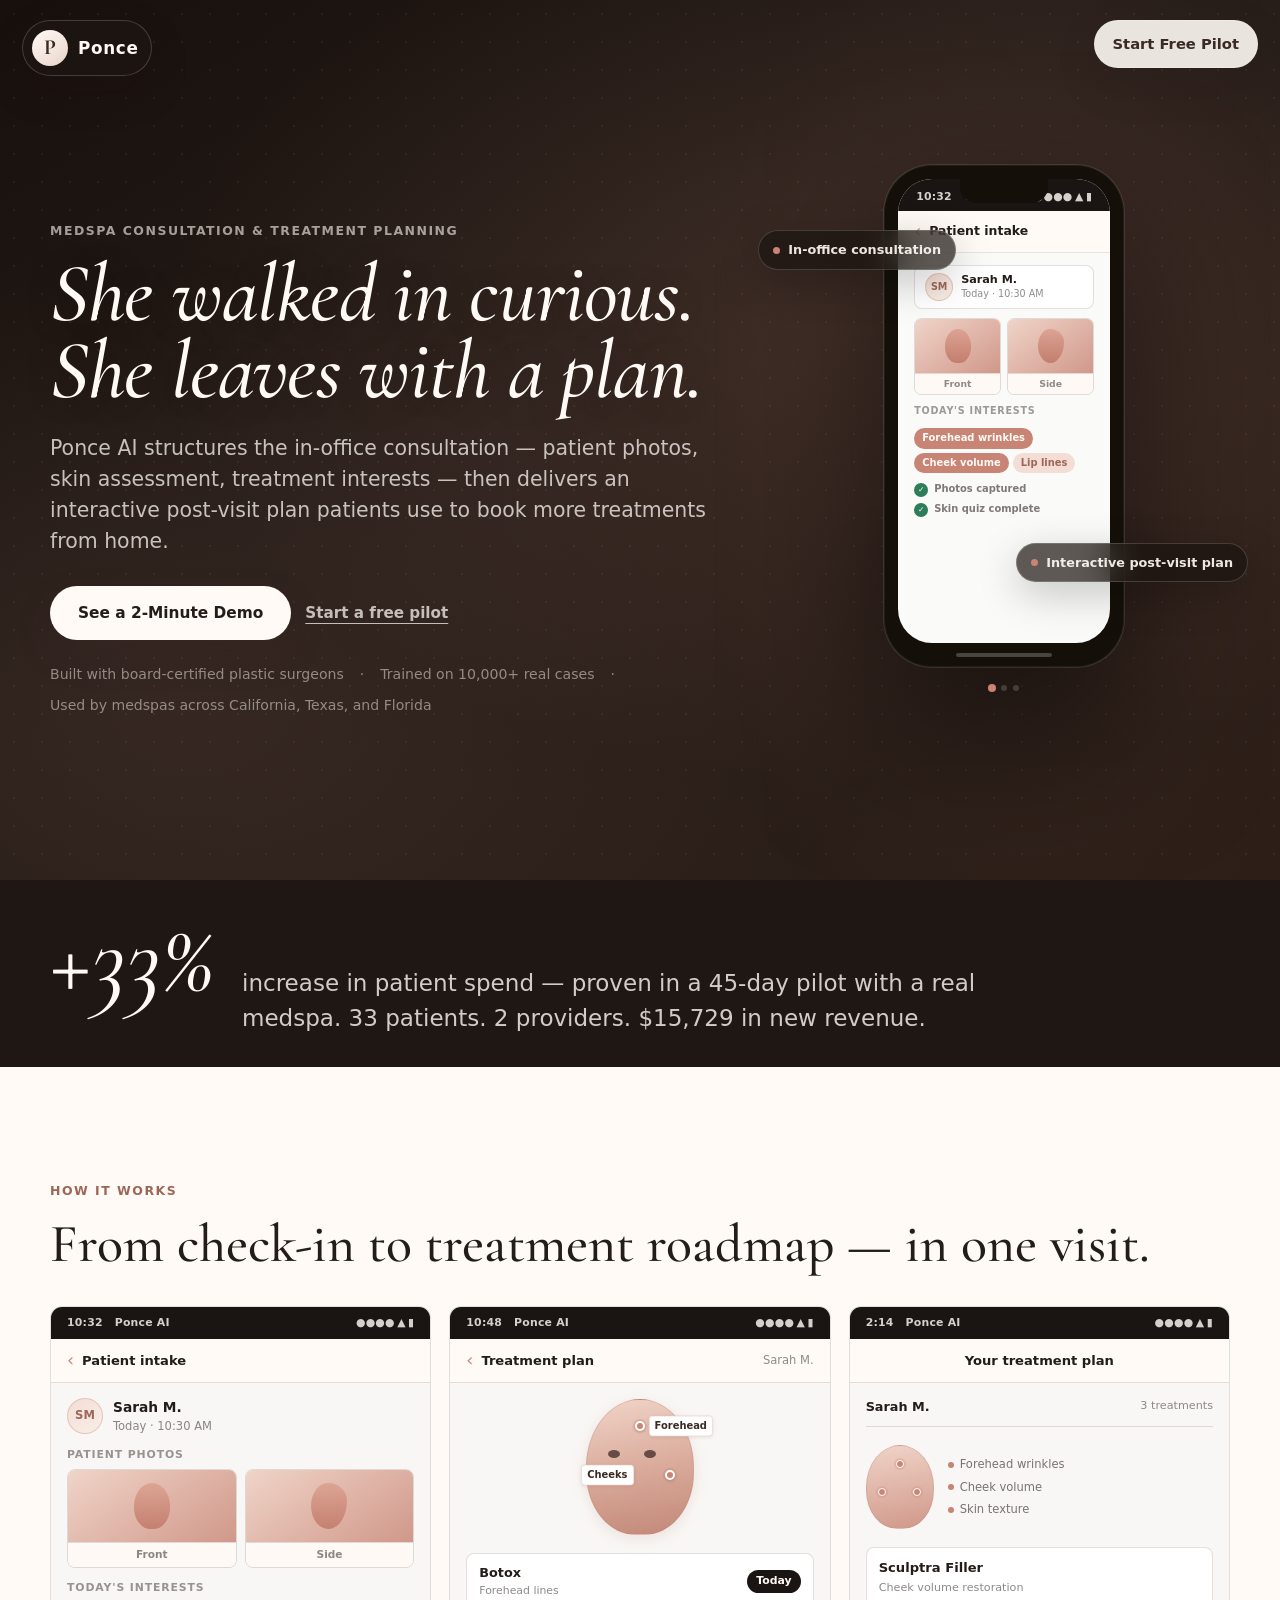
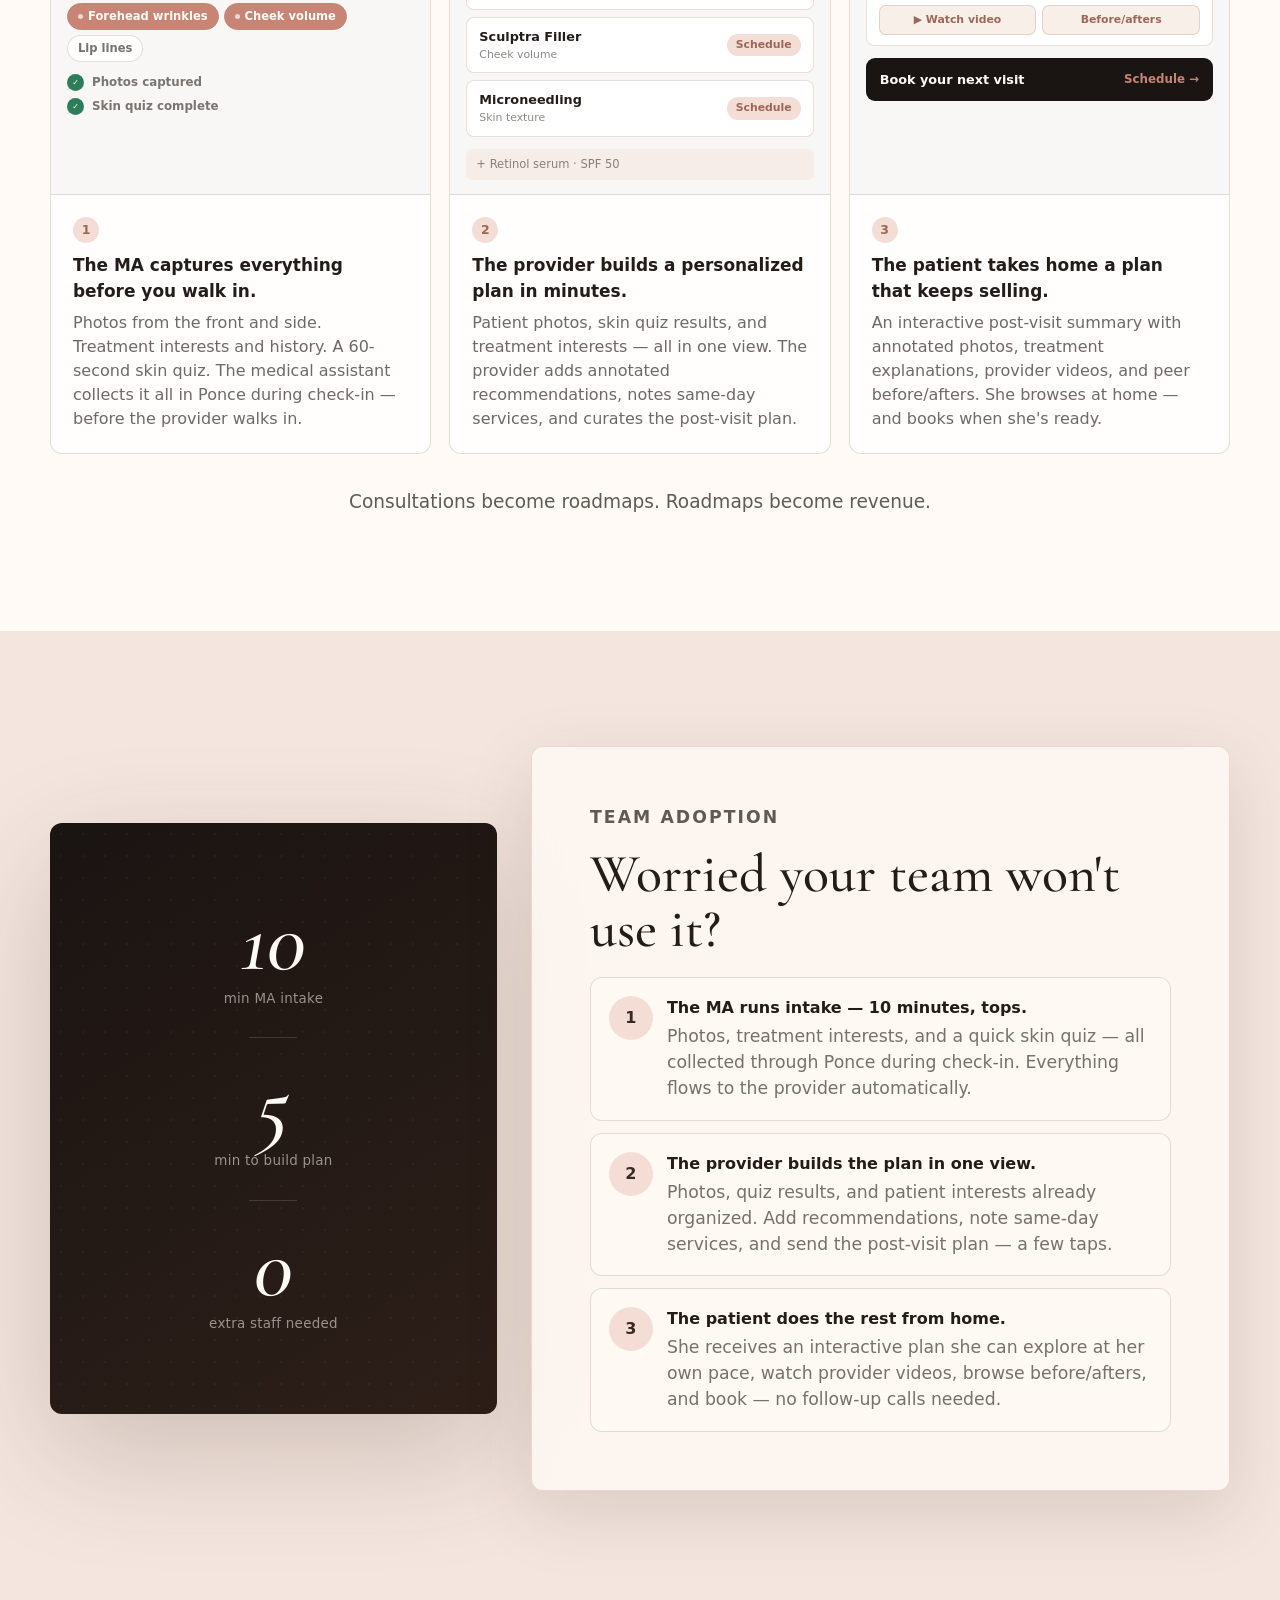
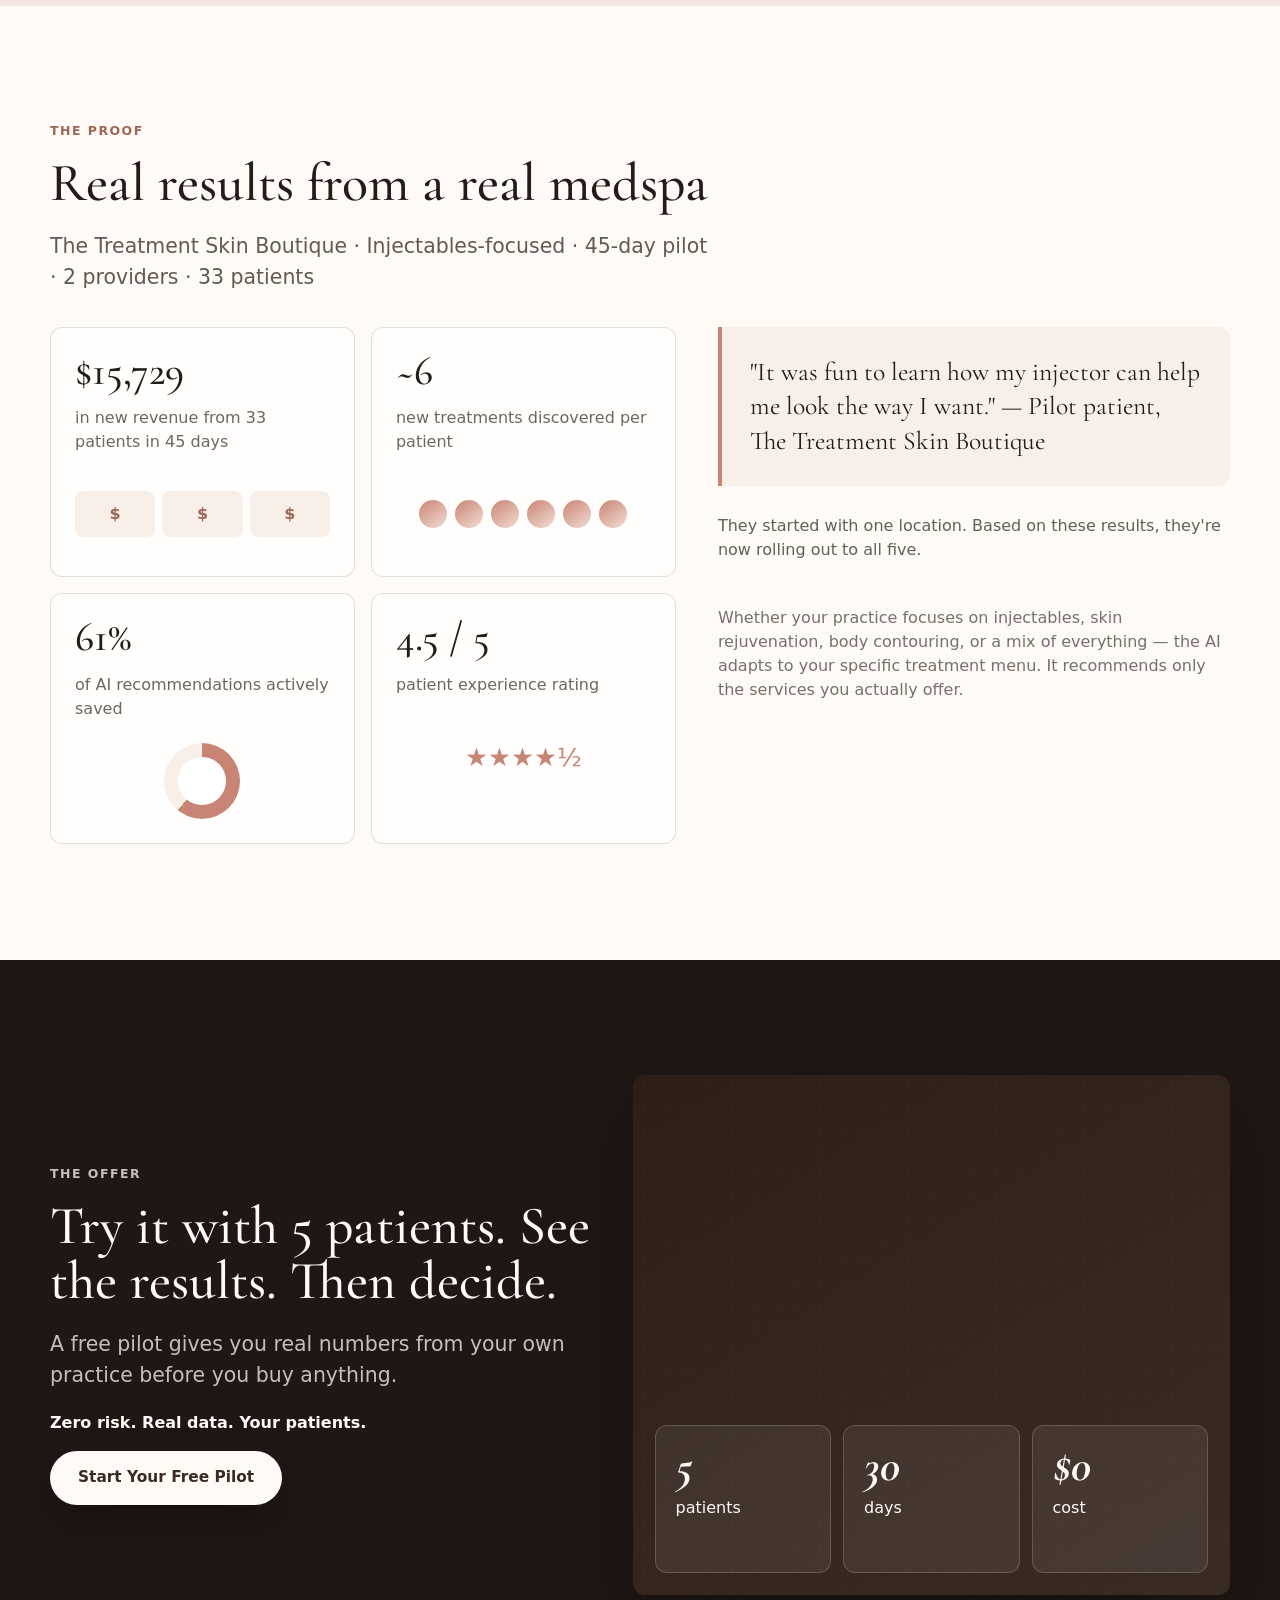
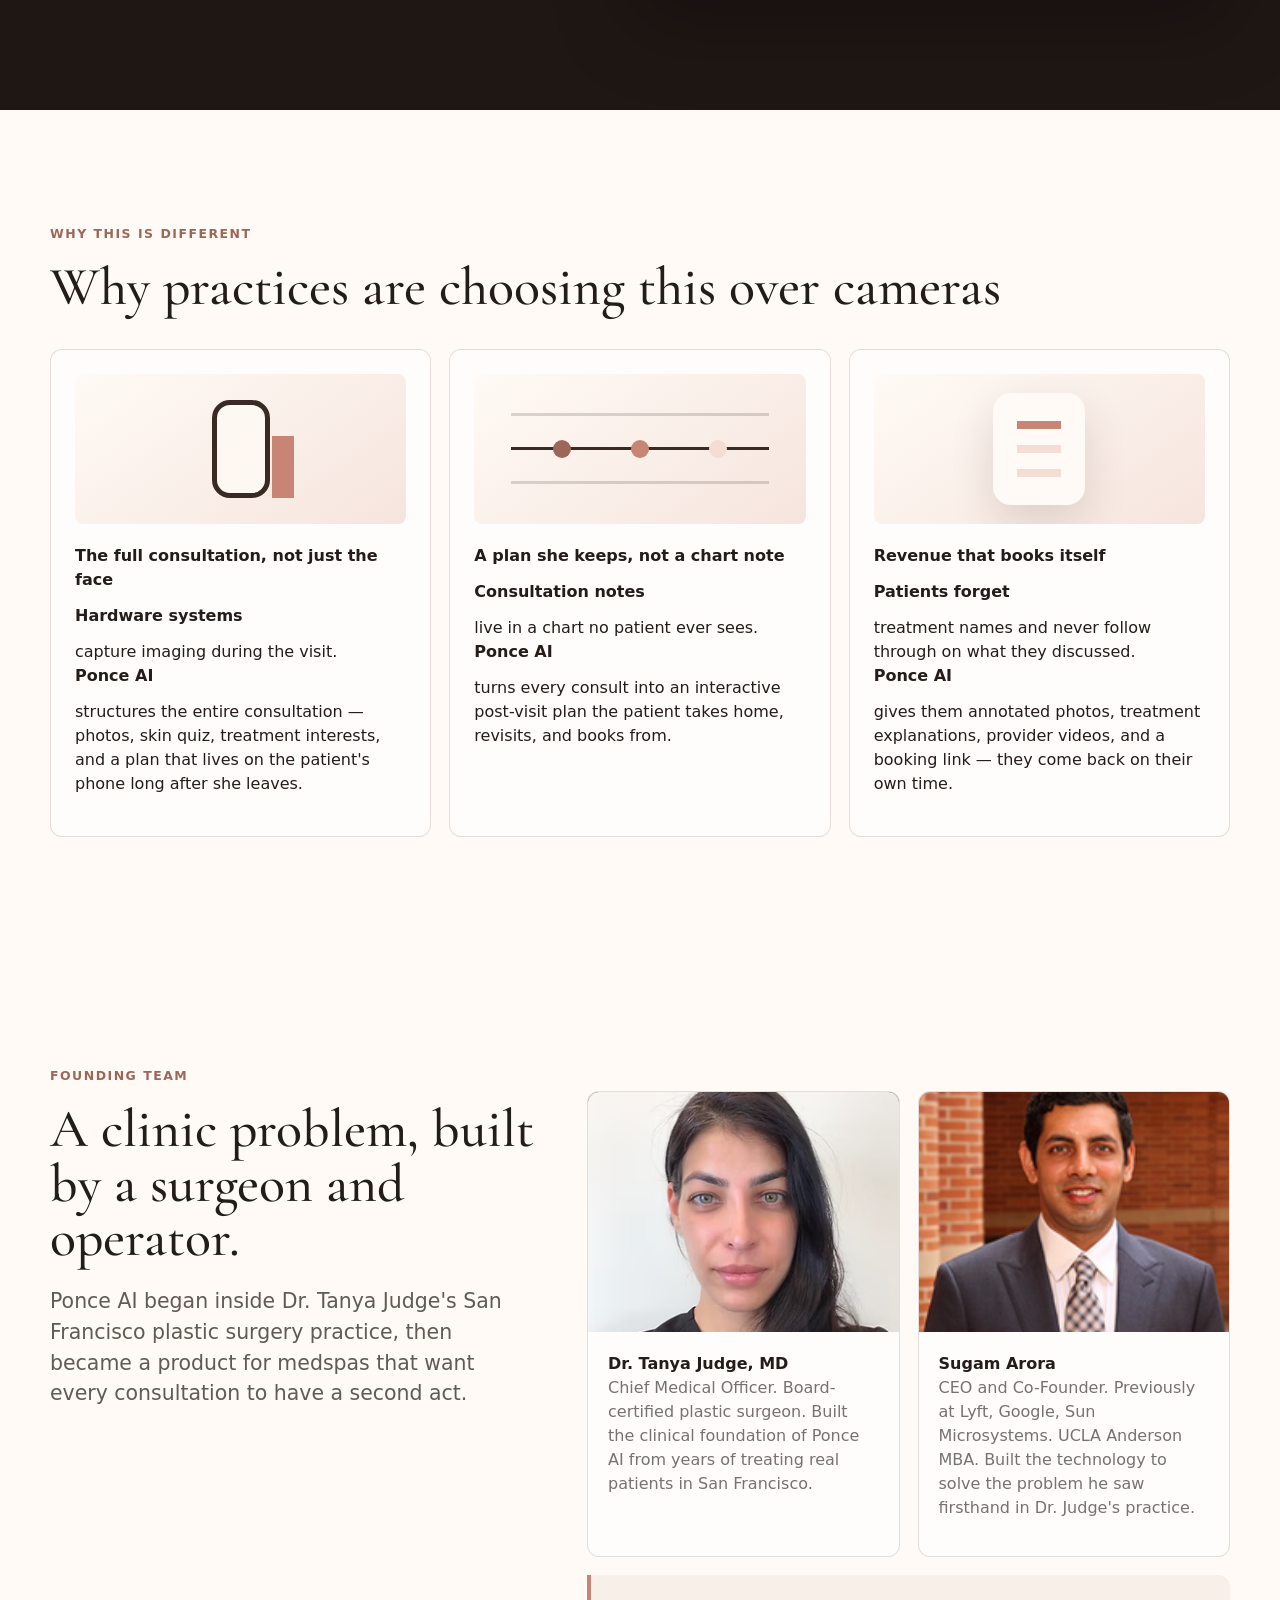
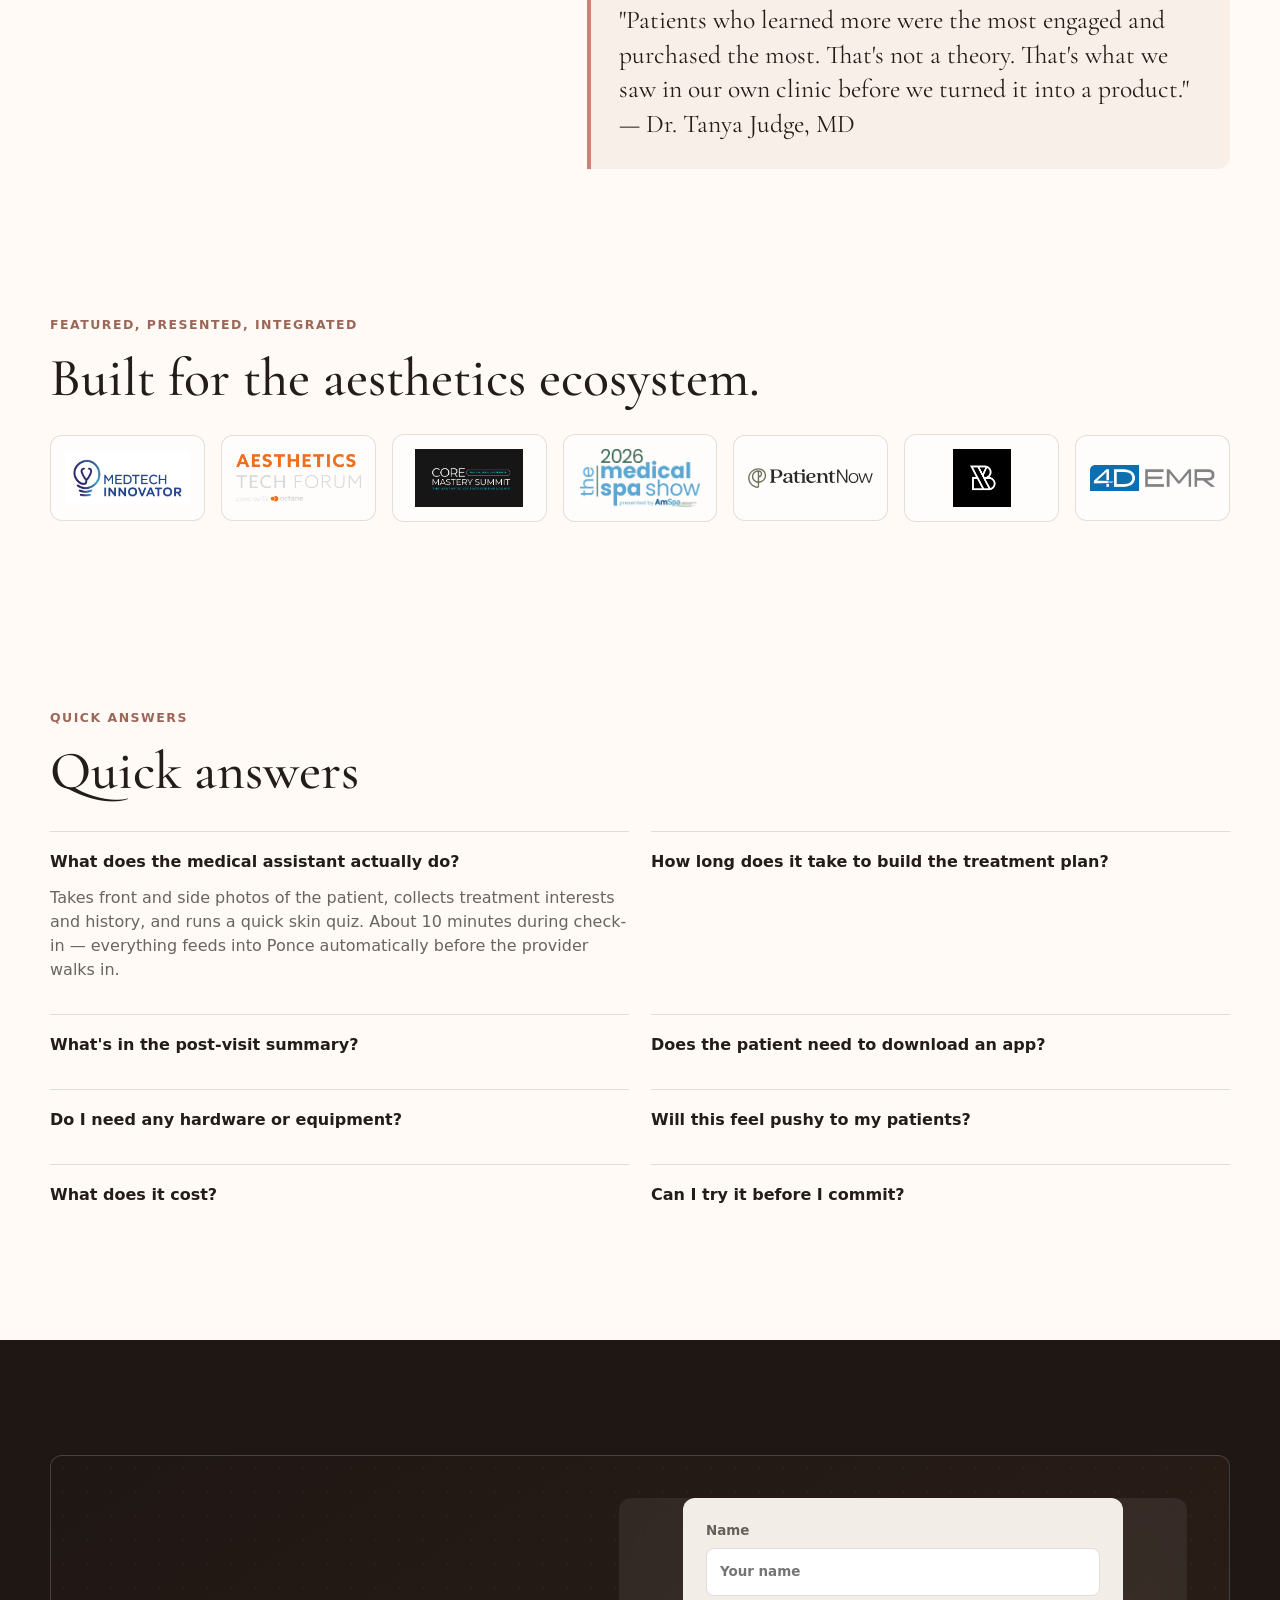
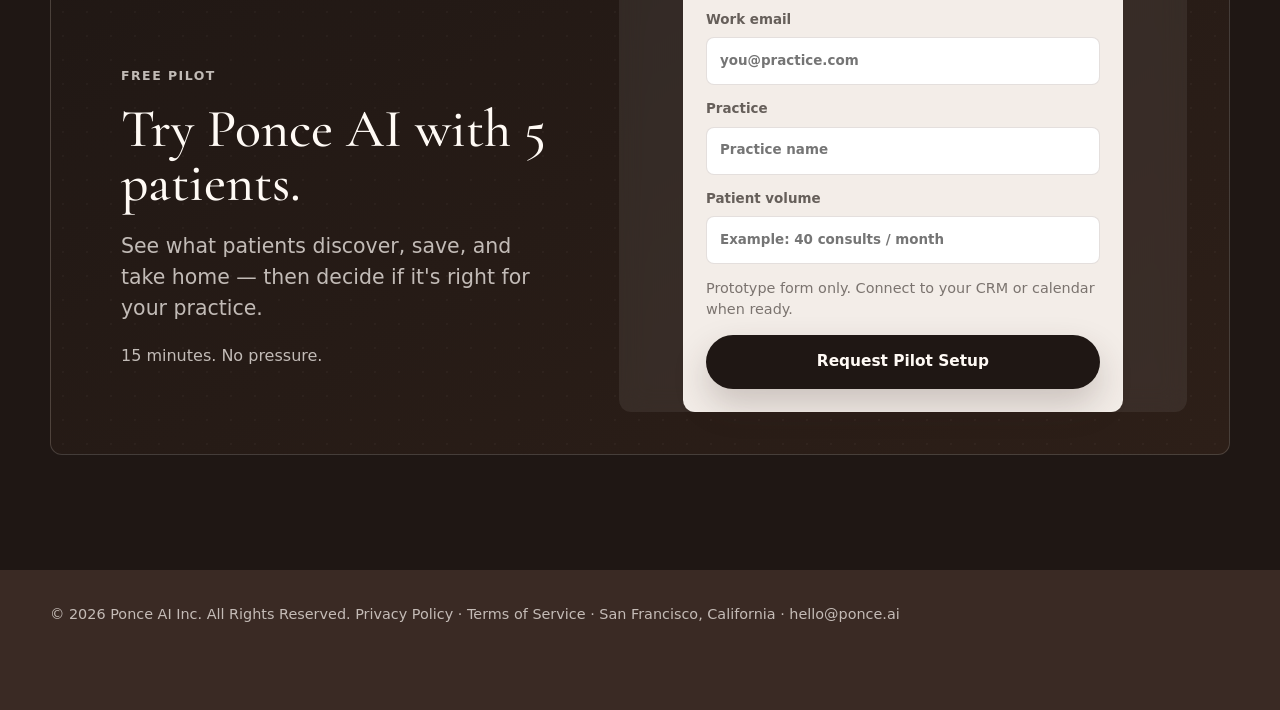
==== commit 50ad4af1: "added claude work" ====
--- a/ponce-ai-luxury-landing.html
+++ b/ponce-ai-luxury-landing.html
@@ -855,50 +855,16 @@
       /* ─── FOUNDERS ────────────────────────────────────── */
       .founders { background: var(--ivory); }
       .origin-grid { display: grid; grid-template-columns: 0.86fr 1.14fr; gap: 52px; align-items: start; }
-      .origin-visual {
-        margin-top: 24px;
-        min-height: 310px;
-        border-radius: var(--r);
-        overflow: hidden;
-        background: linear-gradient(148deg, #1a1412 0%, #2d1f18 100%);
-        box-shadow: var(--shadow);
-        display: flex;
-        align-items: center;
-        justify-content: center;
-        position: relative;
-      }
-      .origin-visual::before {
-        content: '';
-        position: absolute;
-        inset: 0;
-        background-image: radial-gradient(circle, rgba(255,250,245,0.04) 1px, transparent 1px);
-        background-size: 20px 20px;
-      }
-      .origin-mark {
-        position: relative;
-        z-index: 1;
-        font-family: var(--font-display);
-        font-size: 7rem;
-        font-weight: 500;
-        font-style: italic;
-        color: rgba(255,250,245,0.12);
-        line-height: 1;
-        user-select: none;
-      }
       .bio-grid { display: grid; grid-template-columns: 1fr 1fr; gap: 18px; margin-top: 24px; }
       .bio { padding: 0; border: 1px solid var(--line); border-radius: var(--r); background: rgba(255,255,255,0.66); overflow: hidden; transition: transform 260ms cubic-bezier(.22,.68,0,1.2), box-shadow 260ms ease, border-color 260ms ease; }
       .bio:hover { transform: translateY(-4px); border-color: rgba(156,103,88,0.28); box-shadow: var(--shadow); }
-      .avatar-placeholder {
+      .bio-avatar {
         width: 100%;
         height: 240px;
-        display: grid;
-        place-items: center;
-        background: linear-gradient(145deg, #2a1c18, #3a2824);
-        font-family: var(--font-display);
-        font-size: 4rem;
-        color: rgba(255,250,245,0.22);
-        font-weight: 500;
-        font-style: italic;
+        display: block;
+        object-fit: cover;
+        object-position: center;
+        background: #2a1c18;
       }
       .bio-body { padding: 20px; }
 
@@ -1535,21 +1501,18 @@
             <p class="eyebrow">Founding team</p>
             <h2>A clinic problem, built by a surgeon and operator.</h2>
             <p class="lead">Ponce AI began inside Dr. Tanya Judge's San Francisco plastic surgery practice, then became a product for medspas that want every consultation to have a second act.</p>
-            <div class="origin-visual reveal" aria-hidden="true">
-              <div class="origin-mark">P</div>
-            </div>
           </div>
           <div>
             <div class="bio-grid">
               <article class="bio reveal">
-                <div class="avatar-placeholder" aria-hidden="true">TJ</div>
+                <img class="bio-avatar" src="assets/founders/dr-tanya-judge.avif" alt="Dr. Tanya Judge, MD" loading="lazy" />
                 <div class="bio-body">
                   <strong>Dr. Tanya Judge, MD</strong>
                   <p class="subtle">Chief Medical Officer. Board-certified plastic surgeon. Built the clinical foundation of Ponce AI from years of treating real patients in San Francisco.</p>
                 </div>
               </article>
               <article class="bio reveal reveal-delay-1">
-                <div class="avatar-placeholder" aria-hidden="true">SA</div>
+                <img class="bio-avatar" src="assets/founders/sugam-slack-portrait.png" alt="Sugam Arora" loading="lazy" />
                 <div class="bio-body">
                   <strong>Sugam Arora</strong>
                   <p class="subtle">CEO and Co-Founder. Previously at Lyft, Google, Sun Microsystems. UCLA Anderson MBA. Built the technology to solve the problem he saw firsthand in Dr. Judge's practice.</p>
@@ -1714,7 +1677,7 @@
 
       /* ── Scroll reveals ────────────────────────────────── */
       const revealTargets = document.querySelectorAll(
-        ".step, .metric, .contrast, .bio, .quote, .logo-item, .offer-visual, .use-flow-item, .origin-visual, .adoption-panel, .proof-story p"
+        ".step, .metric, .contrast, .bio, .quote, .logo-item, .offer-visual, .use-flow-item, .adoption-panel, .proof-story p"
       );
       if ("IntersectionObserver" in window) {
         revealTargets.forEach(t => t.classList.add("reveal"));
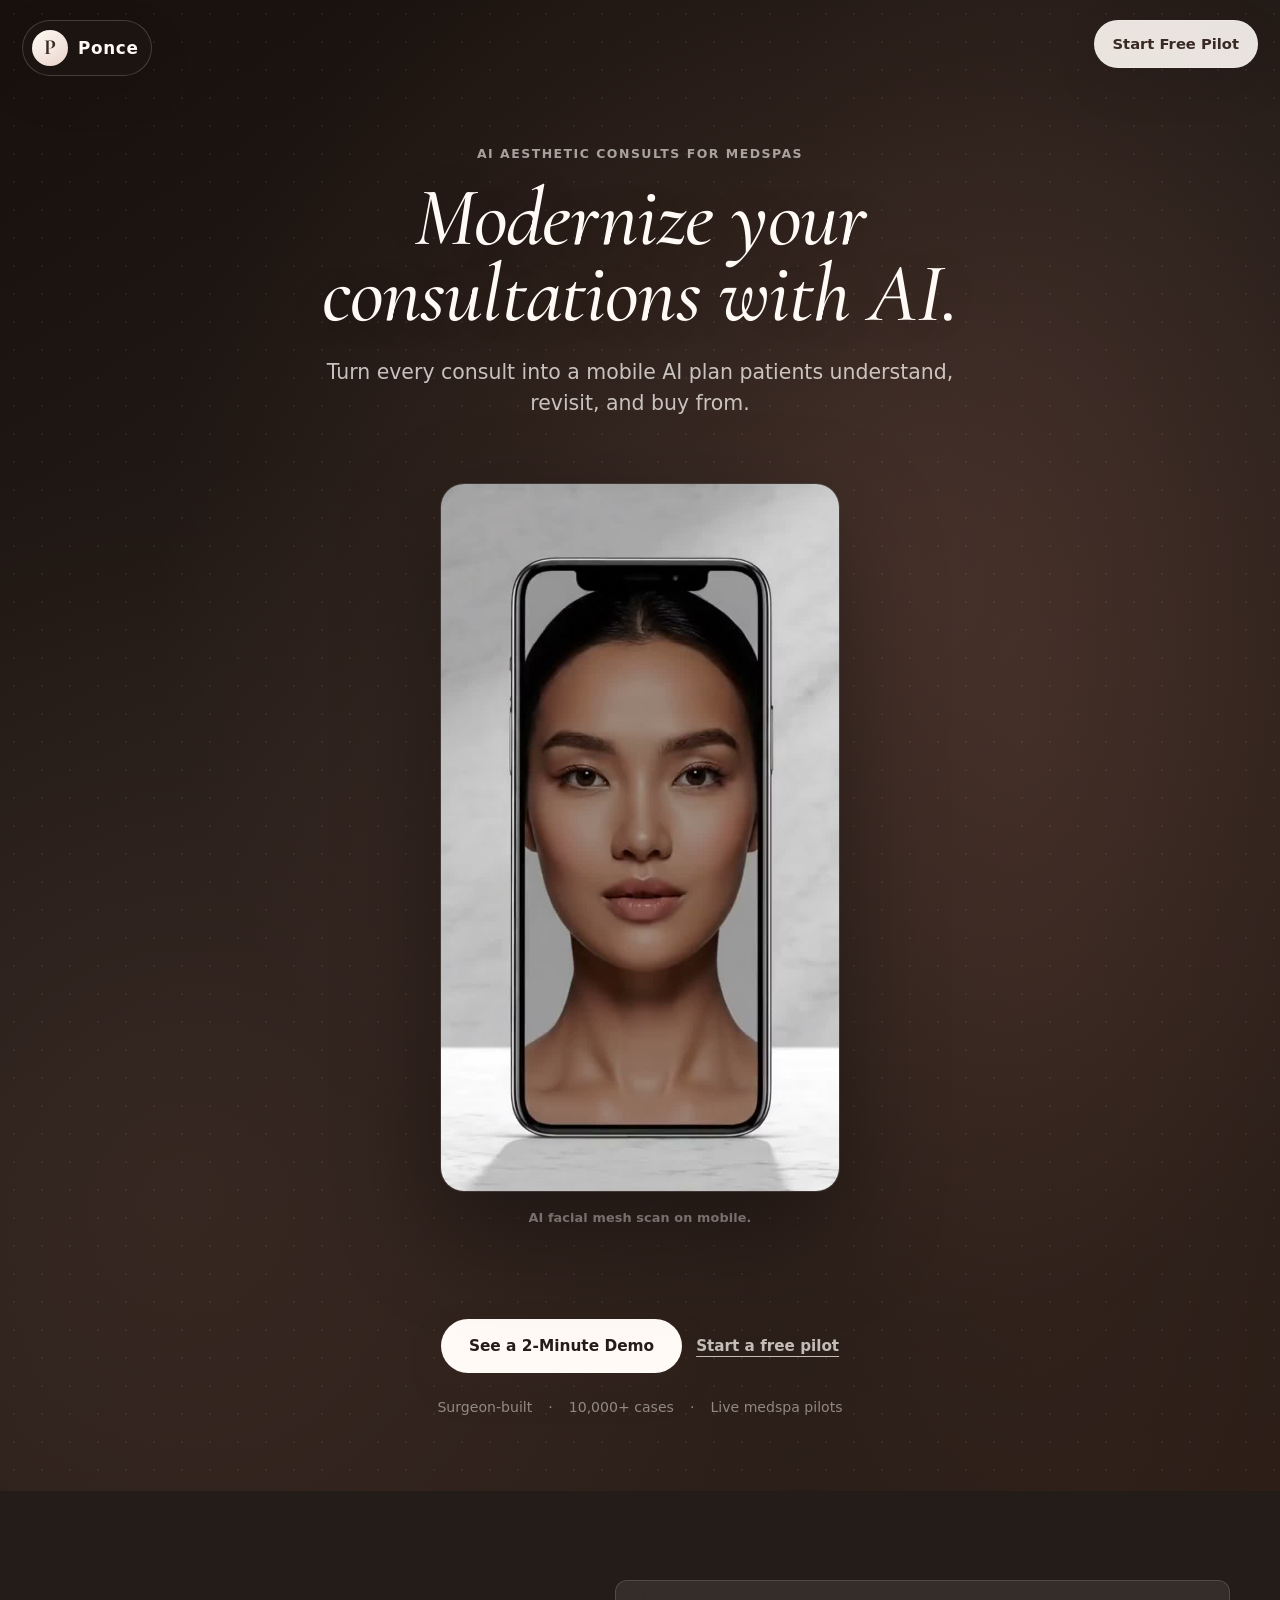
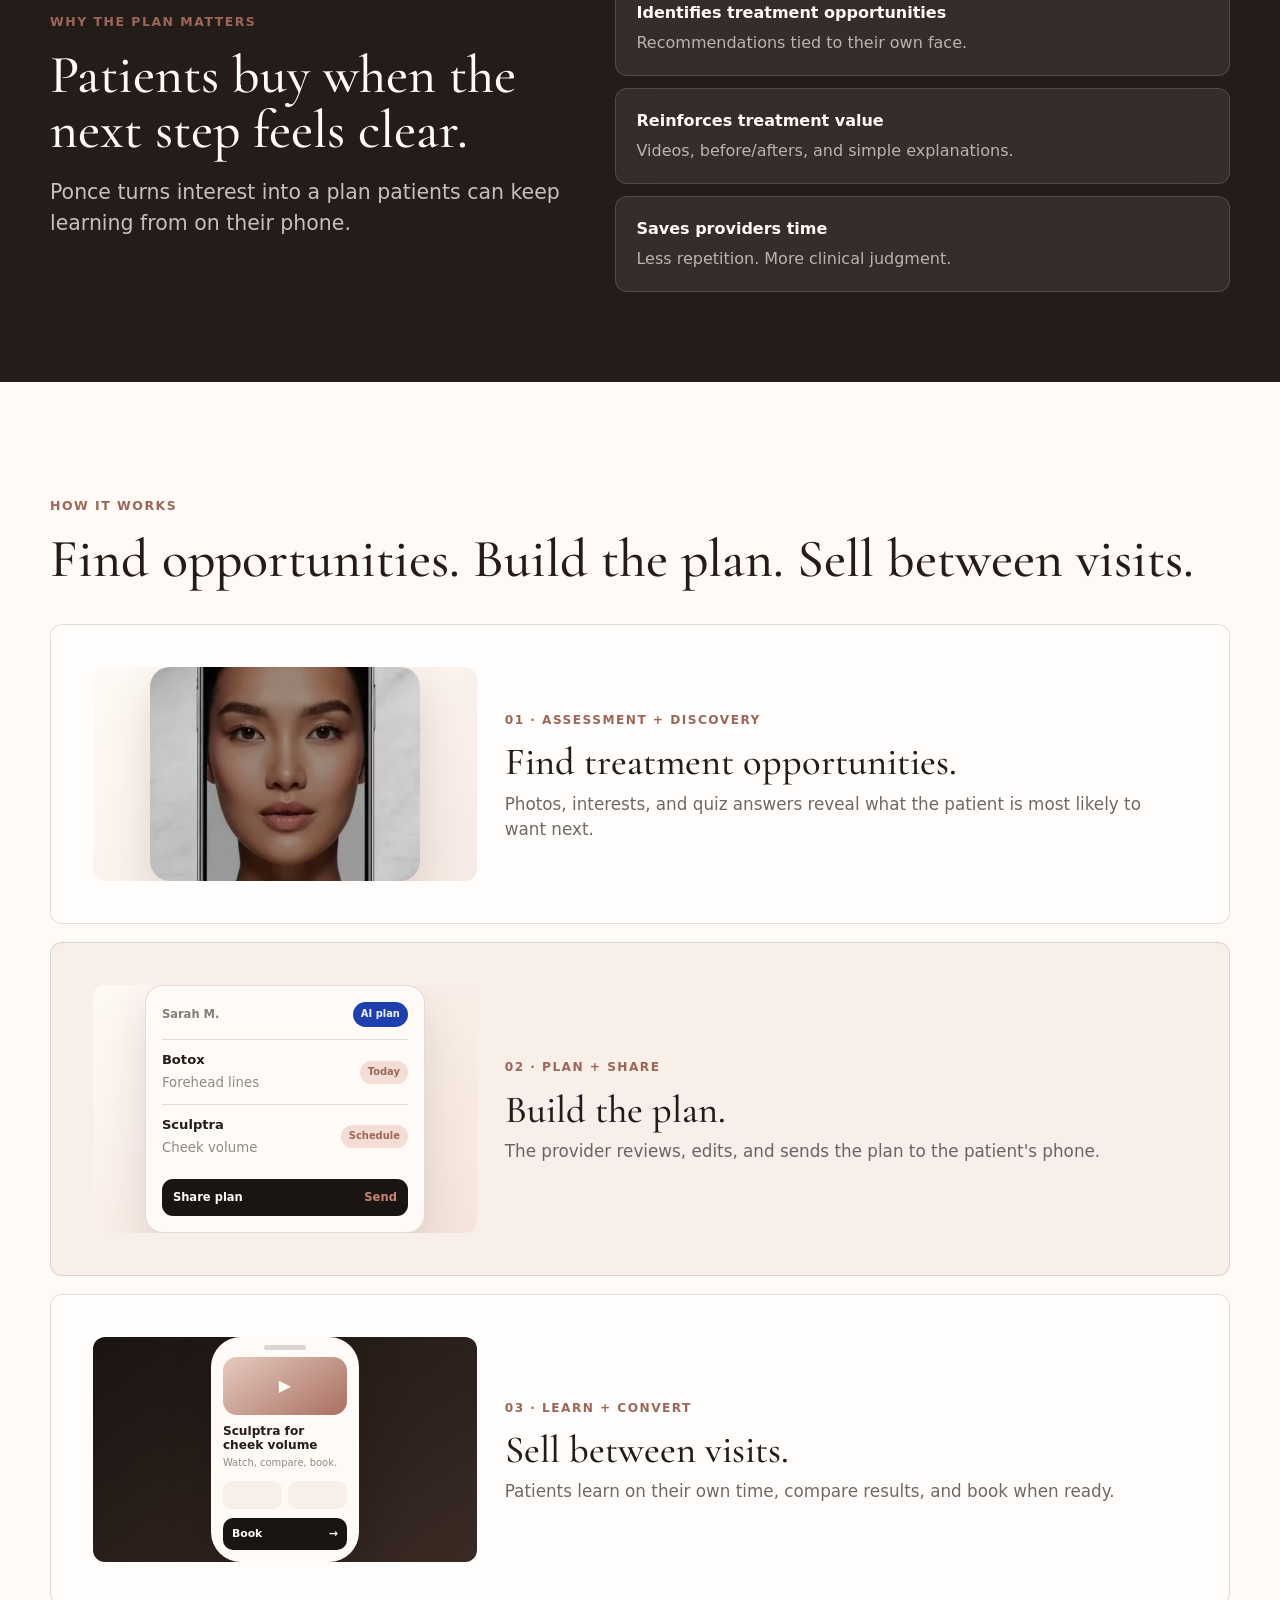
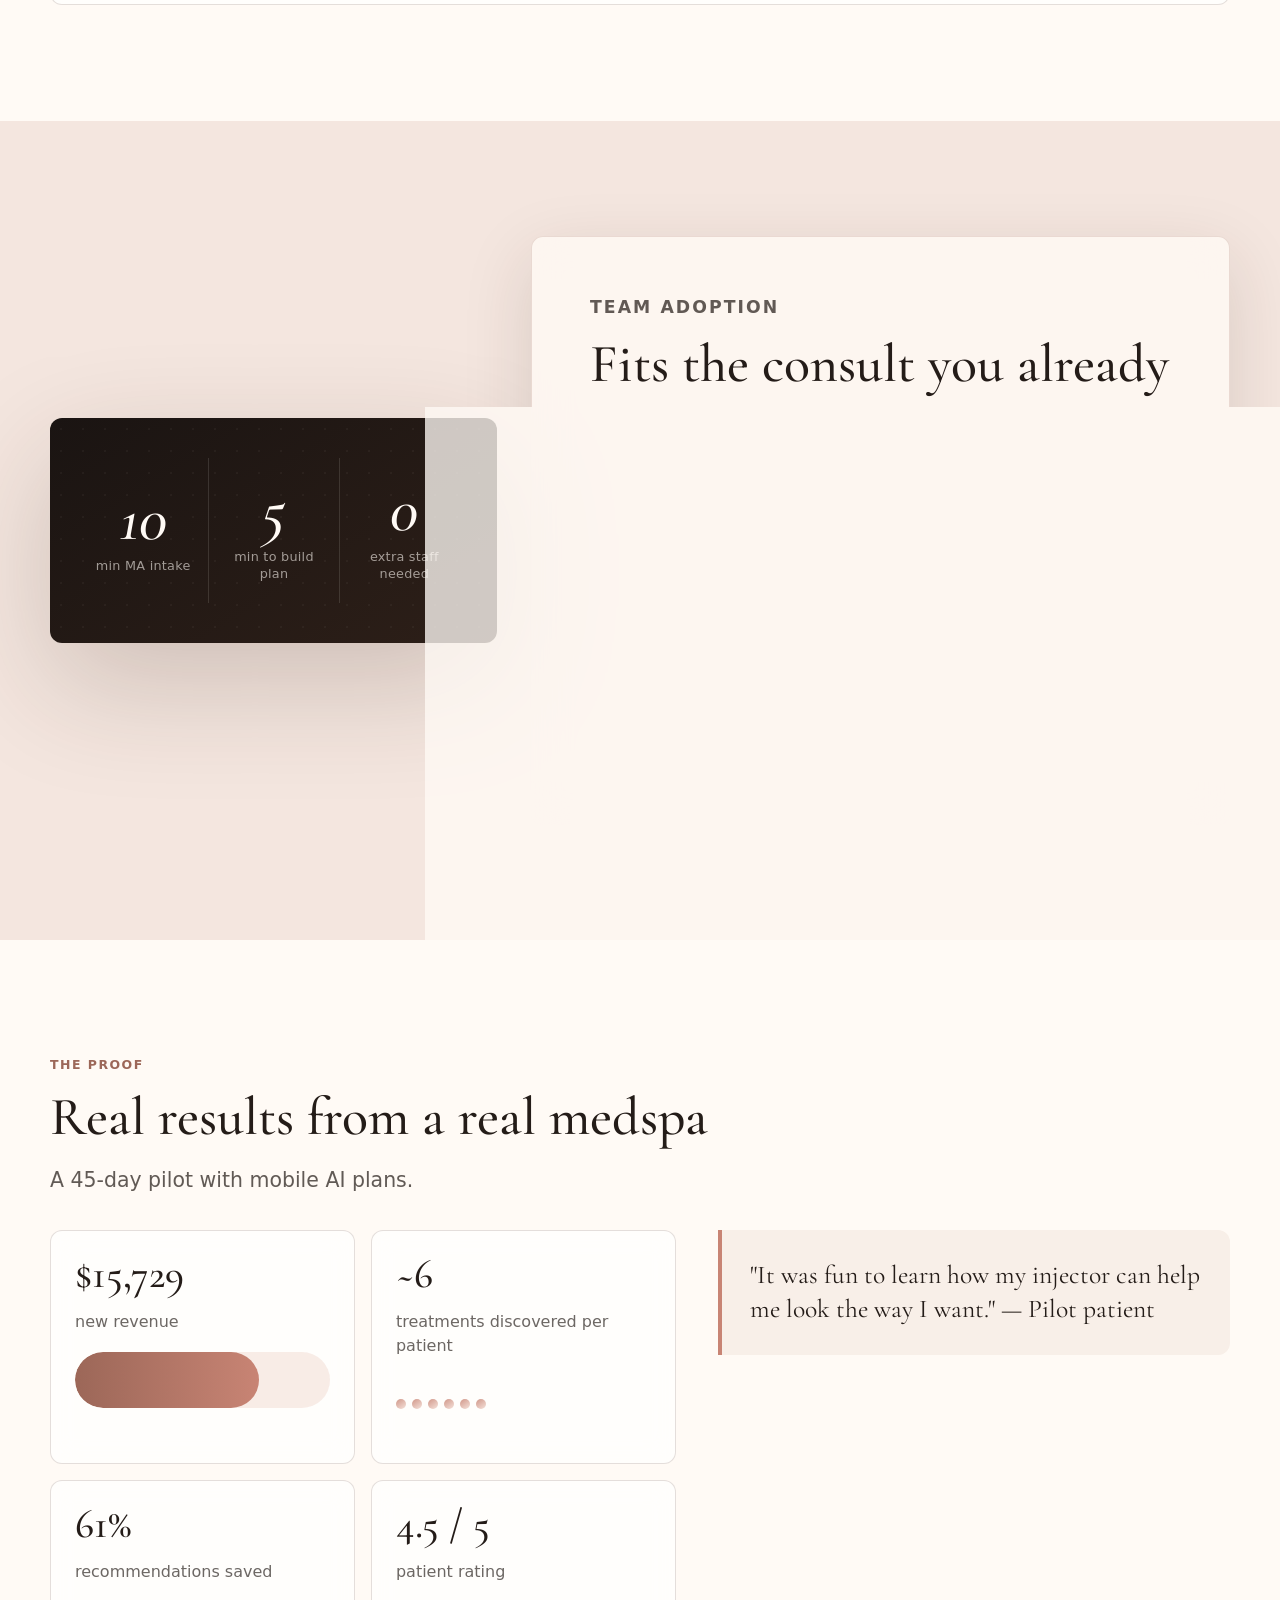
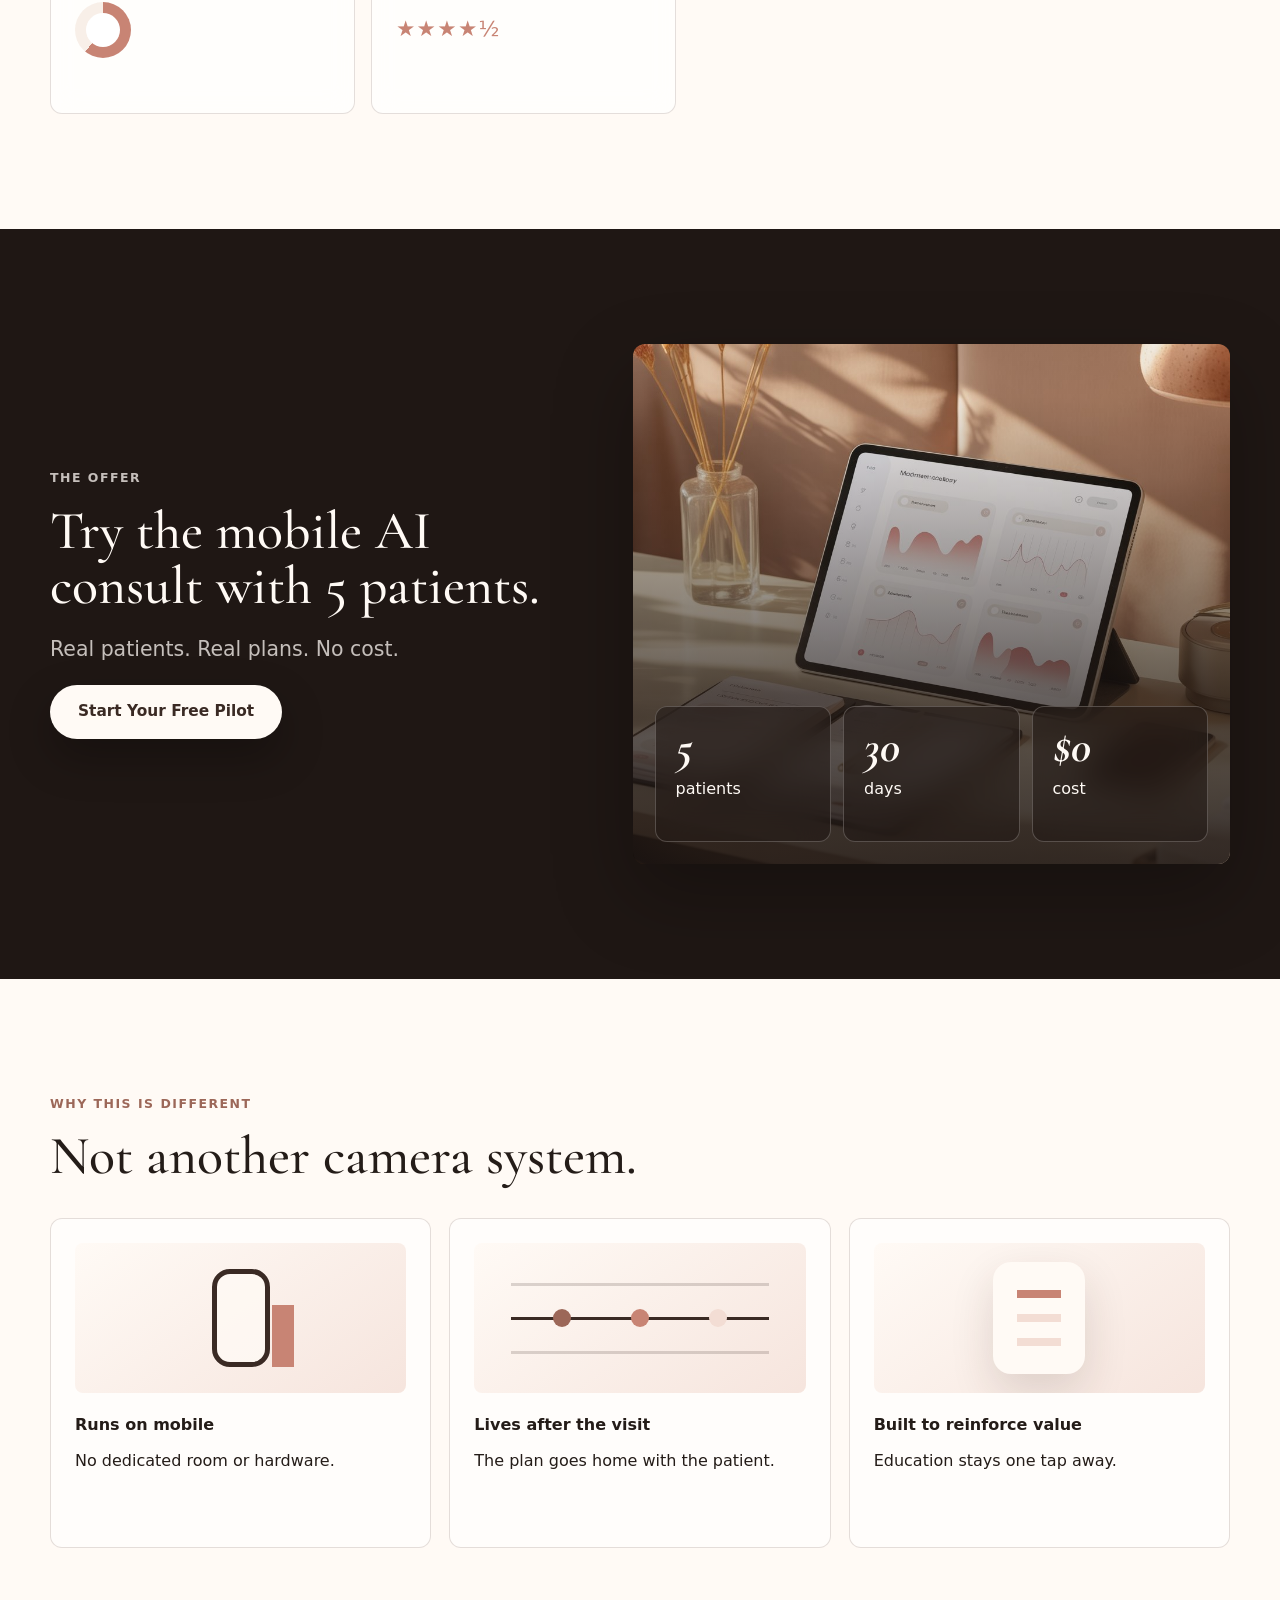
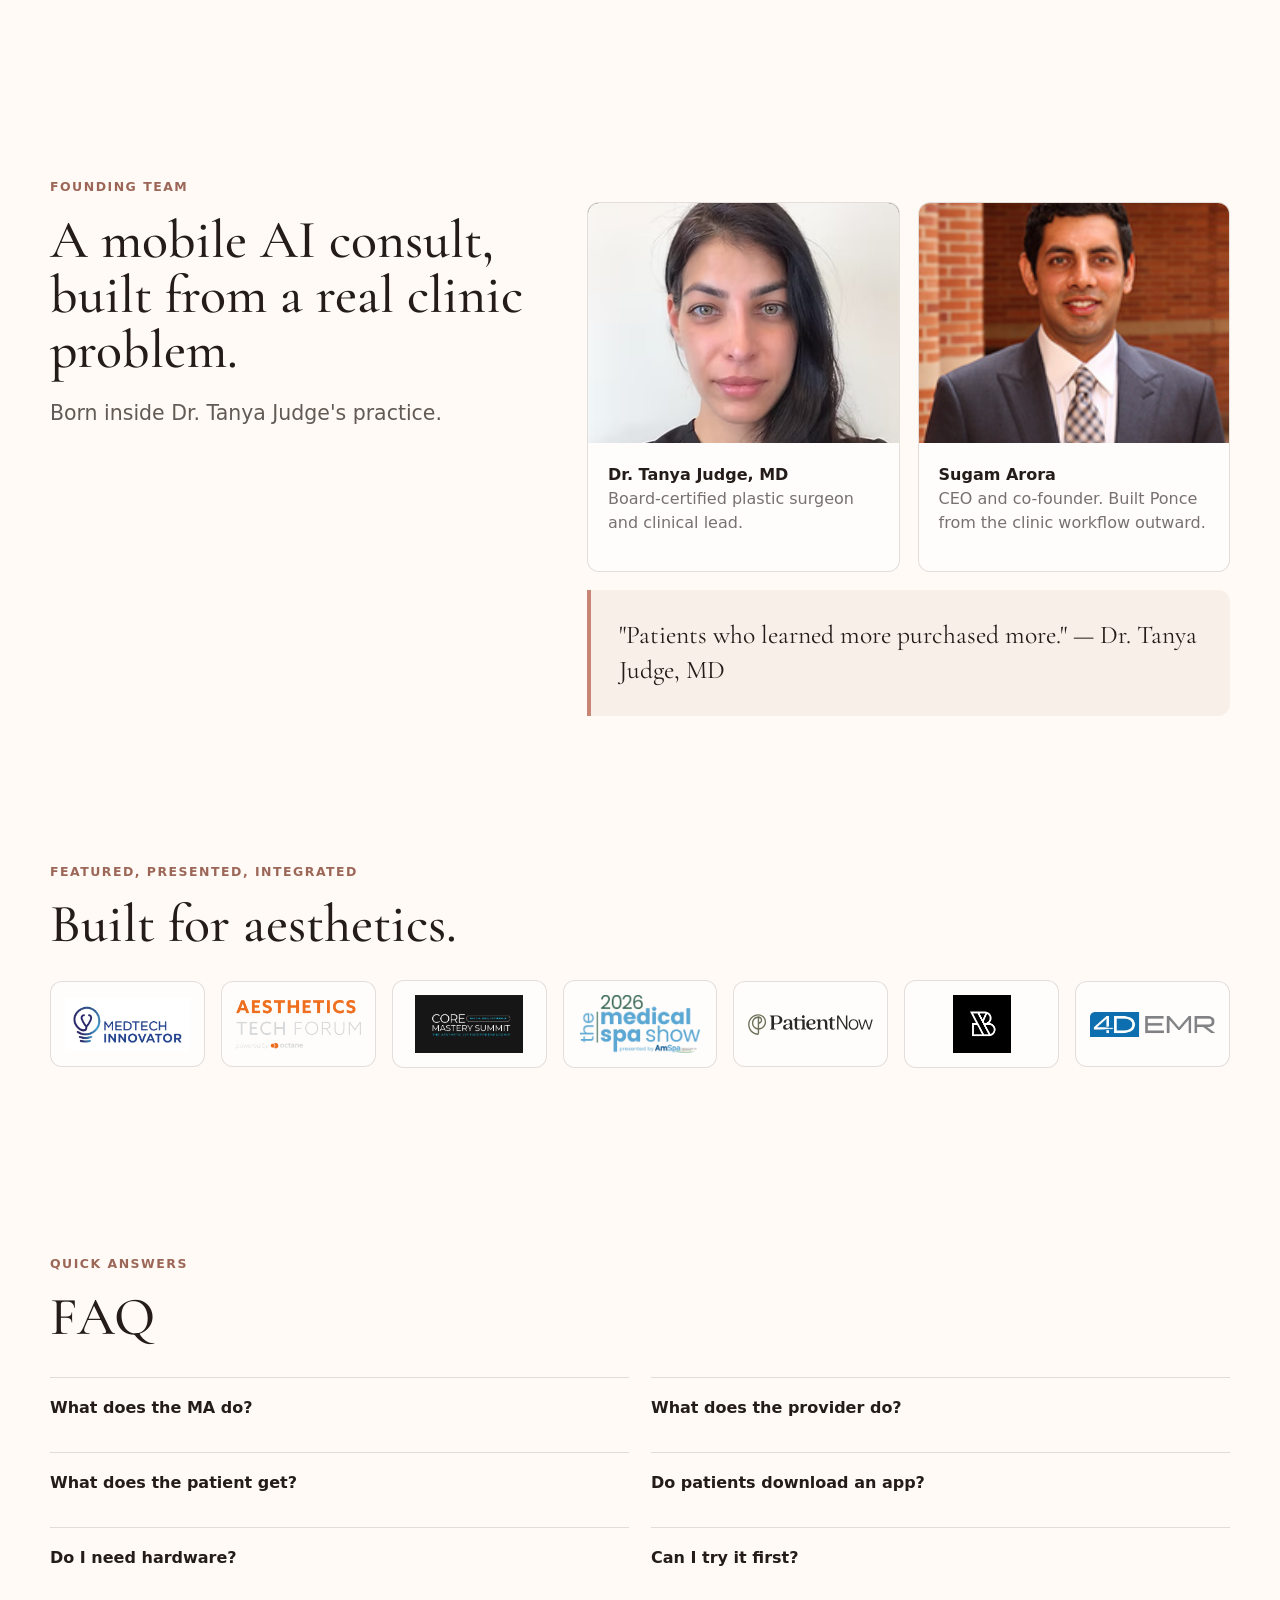
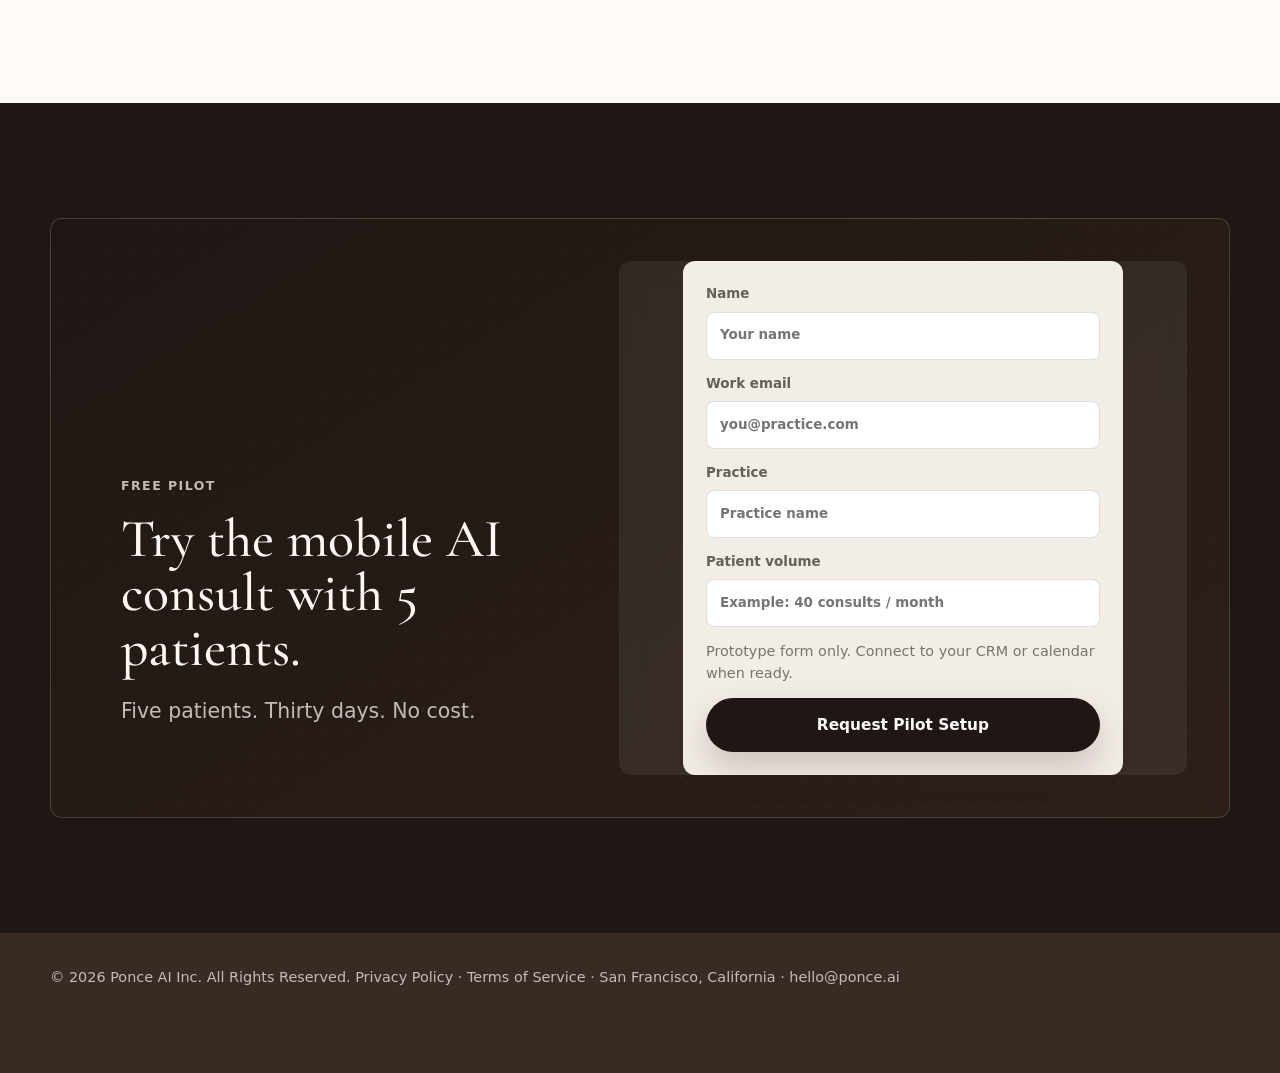
==== commit 44cb1d5b: "you" ====
--- a/ponce-ai-luxury-landing.html
+++ b/ponce-ai-luxury-landing.html
@@ -3,8 +3,8 @@
   <head>
     <meta charset="utf-8" />
     <meta name="viewport" content="width=device-width, initial-scale=1" />
-    <title>Ponce AI | Medspa consultation and treatment planning</title>
-    <meta name="description" content="Ponce AI structures the in-office consultation — patient photos, skin assessment, treatment interests — and delivers an interactive post-visit plan patients use to book more treatments from home." />
+    <title>Ponce AI | Modernize aesthetic consultations with AI</title>
+    <meta name="description" content="Ponce AI modernizes aesthetic consultations with AI-powered assessment, shared treatment plans, and patient education that helps more patients book from home." />
 
     <link rel="preconnect" href="https://fonts.googleapis.com" />
     <link rel="preconnect" href="https://fonts.gstatic.com" crossorigin />
@@ -207,16 +207,19 @@
         position: relative;
         z-index: 1;
         display: grid;
-        grid-template-columns: minmax(0, 1fr) minmax(280px, 0.68fr);
-        gap: clamp(28px, 5vw, 64px);
-        align-items: center;
+        grid-template-columns: 1fr;
+        gap: clamp(28px, 5vw, 44px);
+        align-items: start;
         width: 100%;
         min-height: calc(96vh - 84px);
       }
       .hero-copy {
-        max-width: 760px;
-        padding: clamp(100px, 16vh, 200px) 0 42px;
-      }
+        max-width: 940px;
+        margin: 0 auto;
+        padding: clamp(92px, 13vh, 148px) 0 0;
+        text-align: center;
+      }
+      .hero-copy h1, .hero-copy .lead { margin-left: auto; margin-right: auto; }
       .hero .eyebrow { color: rgba(255,250,245,0.6); }
       .hero h1 { color: #fffaf5; text-shadow: 0 2px 48px rgba(0,0,0,0.16); }
       .hero .lead { color: rgba(255,250,245,0.74); }
@@ -242,26 +245,37 @@
         display: flex;
         flex-wrap: wrap;
         align-items: center;
+        justify-content: center;
         gap: 14px;
         margin-top: 30px;
       }
       .trust-strip {
         display: flex;
         flex-wrap: wrap;
+        justify-content: center;
         gap: 10px 16px;
-        max-width: 720px;
+        max-width: 860px;
+        margin-left: auto;
+        margin-right: auto;
         margin-top: 24px;
         color: rgba(255,250,245,0.48);
         font-size: 0.88rem;
       }
       .trust-strip span:not(:last-child)::after { content: "·"; margin-left: 16px; }
+      .hero-footer {
+        display: flex;
+        flex-direction: column;
+        align-items: center;
+        margin-top: -10px;
+      }
 
       /* ─── HERO PHONE MOCKUP ───────────────────────────── */
       .hero-visual {
         position: relative;
         display: grid;
         place-items: center;
-        padding: 40px 0 20px;
+        width: 100%;
+        padding: 0 0 28px;
       }
       .phone-shell {
         position: relative;
@@ -378,6 +392,834 @@
       .hero-badge::before { content: ''; width: 7px; height: 7px; border-radius: 50%; background: var(--rose); flex-shrink: 0; }
       .hero-badge.consult { top: 18%; left: -20px; }
       .hero-badge.plan { right: -18px; bottom: 22%; }
+
+      /* ─── HERO CINEMATIC (single animated story) ────────── */
+      .hero-cinematic {
+        width: 100%;
+        max-width: 400px;
+        margin: 0 auto;
+        position: relative;
+      }
+      .hc-frame {
+        position: relative;
+        width: 100%;
+        min-height: clamp(360px, 52vw, 420px);
+        border-radius: 24px;
+        border: 1px solid rgba(255, 250, 245, 0.14);
+        background: rgba(12, 9, 8, 0.45);
+        box-shadow: 0 40px 100px rgba(0, 0, 0, 0.35);
+        overflow: hidden;
+        backdrop-filter: blur(20px);
+      }
+      .hc-video {
+        width: 100%;
+        height: 100%;
+        min-height: clamp(360px, 52vw, 420px);
+        display: block;
+        object-fit: cover;
+        object-position: center;
+      }
+      .hc-scene {
+        position: absolute;
+        inset: 0;
+        display: grid;
+        place-items: center;
+        padding: 28px 22px;
+        transition: opacity 0.65s ease, transform 0.65s cubic-bezier(0.22, 0.68, 0, 1);
+        pointer-events: none;
+      }
+      .hc-scene--detect { z-index: 1; }
+      .hc-scene--plan { z-index: 2; opacity: 0; transform: scale(0.94) translateY(12px); }
+      .hc-scene--mobile { z-index: 3; opacity: 0; transform: translateX(36px) scale(0.96); }
+      .hero-cinematic[data-step="0"] .hc-scene--detect,
+      .hero-cinematic[data-step="1"] .hc-scene--detect,
+      .hero-cinematic[data-step="2"] .hc-scene--detect { opacity: 1; transform: none; }
+      .hero-cinematic[data-step="3"] .hc-scene--detect,
+      .hero-cinematic[data-step="4"] .hc-scene--detect { opacity: 0; transform: scale(0.92) translateY(-16px); }
+      .hero-cinematic[data-step="3"] .hc-scene--plan { opacity: 1; transform: none; }
+      .hero-cinematic[data-step="4"] .hc-scene--plan { opacity: 0; transform: translateX(-28px) scale(0.96); }
+      .hero-cinematic[data-step="4"] .hc-scene--mobile { opacity: 1; transform: none; }
+      .hero-cinematic[data-step="static"] .hc-scene--detect,
+      .hero-cinematic[data-step="static"] .hc-scene--plan { opacity: 0; transform: none; pointer-events: none; }
+      .hero-cinematic[data-step="static"] .hc-scene--mobile { opacity: 1; transform: none; }
+      .hc-photo-wrap {
+        position: relative;
+        width: min(100%, 300px);
+        border-radius: 20px;
+        overflow: hidden;
+        box-shadow: 0 24px 60px rgba(0, 0, 0, 0.35);
+      }
+      .hc-photo {
+        display: block;
+        width: 100%;
+        height: auto;
+        vertical-align: middle;
+        aspect-ratio: 4 / 5;
+        object-fit: cover;
+        object-position: center 40%;
+      }
+      .hc-face-mesh {
+        position: absolute;
+        inset: 0;
+        z-index: 2;
+        pointer-events: none;
+        color: #9c6758;
+        mix-blend-mode: multiply;
+        opacity: 0;
+        transition: opacity 0.55s ease;
+      }
+      .hc-face-mesh svg {
+        width: 100%;
+        height: 100%;
+        display: block;
+      }
+      .hc-face-mesh path,
+      .hc-face-mesh ellipse,
+      .hc-face-mesh line,
+      .hc-face-mesh polyline {
+        fill: none;
+        stroke: currentColor;
+        stroke-width: 1.4;
+        stroke-linecap: round;
+        stroke-linejoin: round;
+        opacity: 0.62;
+        vector-effect: non-scaling-stroke;
+      }
+      .hc-face-mesh .mesh-soft { opacity: 0.24; stroke-width: 1; }
+      .hc-face-mesh .mesh-focus { opacity: 0.86; stroke-width: 2; }
+      .hc-scan-line {
+        position: absolute;
+        z-index: 3;
+        left: 13%;
+        right: 13%;
+        top: 12%;
+        height: 2px;
+        border-radius: 999px;
+        background: linear-gradient(90deg, transparent, rgba(156, 103, 88, 0.92), transparent);
+        box-shadow: 0 0 18px rgba(156, 103, 88, 0.38);
+        opacity: 0;
+        pointer-events: none;
+      }
+      .hc-scan-line::after {
+        content: '';
+        position: absolute;
+        left: 12%;
+        right: 12%;
+        top: -38px;
+        height: 78px;
+        background: linear-gradient(180deg, transparent, rgba(156, 103, 88, 0.12), transparent);
+      }
+      .hero-cinematic[data-step="1"] .hc-scan-line,
+      .hero-cinematic[data-step="2"] .hc-scan-line {
+        opacity: 1;
+        animation: hcScanDown 2.6s ease-in-out infinite;
+      }
+      .hero-cinematic[data-step="1"] .hc-face-mesh,
+      .hero-cinematic[data-step="2"] .hc-face-mesh {
+        opacity: 1;
+        animation: hcMeshGlow 2.6s ease-in-out infinite;
+      }
+      .hc-marker {
+        position: absolute;
+        width: 12px;
+        height: 12px;
+        border-radius: 50%;
+        background: var(--rose);
+        border: 2px solid #fffaf5;
+        box-shadow: 0 0 0 4px rgba(200, 132, 116, 0.28);
+        transform: translate(-50%, -50%) scale(0);
+        opacity: 0;
+        transition: opacity 0.45s ease, transform 0.55s cubic-bezier(0.22, 0.68, 0, 1.2);
+      }
+      .hero-cinematic[data-step="1"] .hc-marker,
+      .hero-cinematic[data-step="2"] .hc-marker {
+        opacity: 1;
+        transform: translate(-50%, -50%) scale(1);
+      }
+      .hero-cinematic[data-step="1"] .hc-marker,
+      .hero-cinematic[data-step="2"] .hc-marker {
+        animation: hcMarkerPulse 1.8s ease-in-out infinite;
+      }
+      .hero-cinematic[data-step="2"] .hc-marker--a { animation-delay: 0s; }
+      .hero-cinematic[data-step="2"] .hc-marker--b { animation-delay: 0.15s; }
+      .hero-cinematic[data-step="2"] .hc-marker--c { animation-delay: 0.3s; }
+      .hc-marker--a { top: 34%; left: 50%; }
+      .hc-marker--b { top: 52%; left: 34%; }
+      .hc-marker--c { top: 50%; left: 68%; }
+      .hc-chip {
+        position: absolute;
+        left: 50%;
+        bottom: 18px;
+        transform: translateX(-50%) translateY(12px);
+        padding: 10px 16px;
+        border-radius: 999px;
+        border: 1px solid rgba(255, 250, 245, 0.22);
+        background: rgba(26, 20, 18, 0.88);
+        color: #fffaf5;
+        font-size: 0.82rem;
+        font-weight: 800;
+        letter-spacing: 0.02em;
+        box-shadow: 0 16px 40px rgba(0, 0, 0, 0.35);
+        opacity: 0;
+        transition: opacity 0.5s ease, transform 0.5s cubic-bezier(0.22, 0.68, 0, 1.2);
+        white-space: nowrap;
+      }
+      .hc-chip::before {
+        content: '';
+        display: inline-block;
+        width: 7px;
+        height: 7px;
+        margin-right: 8px;
+        border-radius: 50%;
+        background: var(--rose);
+        vertical-align: middle;
+      }
+      .hero-cinematic[data-step="2"] .hc-chip { opacity: 1; transform: translateX(-50%) translateY(0); }
+      .hc-scene--detect { align-content: center; }
+      .hc-detect-inner { position: relative; width: 100%; max-width: 300px; margin: 0 auto; }
+      .hc-plan-card {
+        width: min(100%, 280px);
+        padding: 20px 22px;
+        border-radius: 18px;
+        background: #fffaf5;
+        color: var(--ink);
+        box-shadow: 0 28px 70px rgba(0, 0, 0, 0.28);
+        border: 1px solid rgba(89, 58, 48, 0.12);
+      }
+      .hc-plan-label {
+        font-size: 0.68rem;
+        font-weight: 900;
+        letter-spacing: 0.1em;
+        text-transform: uppercase;
+        color: rgba(58, 42, 36, 0.45);
+        margin-bottom: 12px;
+      }
+      .hc-plan-row {
+        display: flex;
+        align-items: center;
+        justify-content: space-between;
+        gap: 14px;
+        padding-top: 4px;
+      }
+      .hc-plan-row strong { font-size: 1.05rem; font-weight: 800; }
+      .hc-plan-cta {
+        padding: 8px 14px;
+        border-radius: 999px;
+        background: #1a1412;
+        color: #fffaf5;
+        font-size: 0.72rem;
+        font-weight: 900;
+        white-space: nowrap;
+      }
+      .hc-phone-outline {
+        width: 200px;
+        padding: 14px 12px 20px;
+        border-radius: 32px;
+        background: #141009;
+        box-shadow: 0 0 0 1px rgba(255, 250, 245, 0.1), 0 40px 90px rgba(0, 0, 0, 0.45);
+        position: relative;
+      }
+      .hc-phone-notch {
+        position: absolute;
+        top: 14px;
+        left: 50%;
+        transform: translateX(-50%);
+        width: 72px;
+        height: 22px;
+        background: #141009;
+        border-radius: 0 0 14px 14px;
+        z-index: 2;
+      }
+      .hc-phone-body {
+        margin-top: 18px;
+        padding: 14px 12px 12px;
+        border-radius: 22px;
+        background: #fafaf8;
+        color: var(--ink);
+      }
+      .hc-phone-thumb {
+        height: 72px;
+        display: grid;
+        place-items: center;
+        border-radius: 14px;
+        background: linear-gradient(145deg, #e6cbc0, #a96f61);
+        color: #fffaf5;
+        font-size: 1.2rem;
+        font-weight: 900;
+      }
+      .hc-phone-title {
+        margin: 12px 0 0;
+        font-size: 0.8rem;
+        font-weight: 800;
+      }
+      .hc-phone-sub {
+        margin: 4px 0 0;
+        font-size: 0.68rem;
+        color: rgba(36, 28, 24, 0.52);
+      }
+      .hc-phone-book {
+        display: flex;
+        align-items: center;
+        justify-content: space-between;
+        width: 100%;
+        margin-top: 12px;
+        padding: 10px 12px;
+        border: 0;
+        border-radius: 10px;
+        background: #1a1412;
+        color: #fffaf5;
+        font: inherit;
+        font-size: 0.72rem;
+        font-weight: 900;
+        cursor: default;
+      }
+      .hc-phone-book span { color: var(--rose); font-weight: 900; }
+      .hc-live {
+        margin: 16px 0 0;
+        text-align: center;
+        font-size: 0.8rem;
+        font-weight: 600;
+        color: rgba(255, 250, 245, 0.5);
+        min-height: 1.4em;
+        letter-spacing: 0.01em;
+      }
+      .hero-cinematic[data-step="static"] .hc-live { color: rgba(255, 250, 245, 0.55); }
+      @keyframes hcMarkerPulse {
+        0%, 100% { box-shadow: 0 0 0 4px rgba(200, 132, 116, 0.28); transform: translate(-50%, -50%) scale(1); }
+        50% { box-shadow: 0 0 0 10px rgba(200, 132, 116, 0.12); transform: translate(-50%, -50%) scale(1.08); }
+      }
+      @keyframes hcScanDown {
+        0% { top: 12%; opacity: 0; }
+        10% { opacity: 1; }
+        86% { opacity: 1; }
+        100% { top: 84%; opacity: 0; }
+      }
+      @keyframes hcMeshGlow {
+        0%, 100% { opacity: 0.7; filter: drop-shadow(0 0 0 rgba(156, 103, 88, 0)); }
+        50% { opacity: 1; filter: drop-shadow(0 0 8px rgba(156, 103, 88, 0.18)); }
+      }
+
+      /* ─── HERO STORYBOARD (legacy panels — unused) ─────── */
+      .hero-storyboard {
+        width: 100%;
+        min-height: 0;
+        position: relative;
+        display: grid;
+        grid-template-columns: repeat(3, 1fr);
+        gap: 18px;
+      }
+      .consult-panel {
+        position: relative;
+        min-height: 330px;
+        padding: 18px;
+        overflow: hidden;
+        border: 1px solid rgba(255,250,245,0.14);
+        border-radius: 20px;
+        background: rgba(255,250,245,0.08);
+        box-shadow: 0 24px 80px rgba(0,0,0,0.22);
+        backdrop-filter: blur(20px);
+      }
+      .consult-panel::before {
+        content: '';
+        position: absolute;
+        inset: 0;
+        background: linear-gradient(145deg, rgba(255,250,245,0.12), transparent 50%);
+        pointer-events: none;
+      }
+      .consult-panel.plan { background: rgba(255,250,245,0.95); color: var(--ink); }
+      .consult-panel.patient { background: linear-gradient(145deg, rgba(42,31,27,0.96), rgba(105,68,58,0.66)); }
+      .consult-topline {
+        position: relative;
+        z-index: 2;
+        display: flex;
+        align-items: center;
+        justify-content: space-between;
+        margin-bottom: 14px;
+        color: rgba(255,250,245,0.64);
+        font-size: 0.72rem;
+        font-weight: 900;
+        letter-spacing: 0.08em;
+        text-transform: uppercase;
+      }
+      .consult-panel.plan .consult-topline { color: rgba(58,42,36,0.48); }
+      .consult-topline span:first-child { color: var(--rose); }
+      .consult-panel-title {
+        position: relative;
+        z-index: 2;
+        display: block;
+        margin-top: 14px;
+        color: #fffaf5;
+        font-size: 1rem;
+        line-height: 1.12;
+      }
+      .consult-panel.plan .consult-panel-title { color: var(--ink); }
+      .scan-photo {
+        position: relative;
+        z-index: 1;
+        height: 220px;
+        overflow: hidden;
+        border-radius: 18px;
+        background: #241c18;
+        box-shadow: 0 18px 54px rgba(0,0,0,0.26);
+      }
+      .scan-photo img {
+        width: 100%;
+        height: 100%;
+        display: block;
+        object-fit: cover;
+        object-position: center 44%;
+      }
+      .scan-photo::after {
+        content: '';
+        position: absolute;
+        inset: 0;
+        background: linear-gradient(180deg, transparent 54%, rgba(20,14,12,0.42));
+        pointer-events: none;
+      }
+      .scan-marker {
+        position: absolute;
+        z-index: 2;
+        width: 14px;
+        height: 14px;
+        border-radius: 50%;
+        background: #3b82f6;
+        border: 2px solid #eef2ff;
+        box-shadow: 0 0 0 8px rgba(59,130,246,0.18);
+        transform: translate(-50%, -50%);
+      }
+      .scan-line {
+        position: absolute;
+        z-index: 2;
+        left: 18px;
+        right: 18px;
+        top: 44%;
+        height: 2px;
+        background: linear-gradient(90deg, transparent, rgba(157,214,203,0.86), transparent);
+        box-shadow: 0 0 20px rgba(157,214,203,0.42);
+      }
+      .scan-result {
+        position: relative;
+        z-index: 2;
+        width: calc(100% - 28px);
+        margin: -26px auto 0;
+        padding: 11px 12px;
+        border: 1px solid rgba(255,250,245,0.16);
+        border-radius: 14px;
+        background: rgba(26,20,18,0.9);
+        color: #fffaf5;
+        box-shadow: 0 16px 38px rgba(0,0,0,0.26);
+        backdrop-filter: blur(16px);
+      }
+      .scan-result small { display: block; color: rgba(255,250,245,0.52); font-size: 0.64rem; font-weight: 900; letter-spacing: 0.08em; text-transform: uppercase; }
+      .scan-result strong { display: block; margin-top: 3px; font-size: 0.82rem; line-height: 1.12; }
+      .provider-workspace {
+        position: relative;
+        z-index: 1;
+        min-height: 230px;
+        padding: 14px;
+        border: 1px solid var(--line);
+        border-radius: 16px;
+        background: #fffaf5;
+        box-shadow: 0 18px 46px rgba(58,42,36,0.12);
+      }
+      .provider-head {
+        display: flex;
+        align-items: center;
+        justify-content: space-between;
+        gap: 10px;
+        margin-bottom: 12px;
+      }
+      .provider-avatar {
+        display: flex;
+        align-items: center;
+        gap: 8px;
+        color: rgba(36,28,24,0.58);
+        font-size: 0.66rem;
+        font-weight: 800;
+      }
+      .provider-avatar i {
+        width: 30px;
+        height: 30px;
+        display: grid;
+        place-items: center;
+        border-radius: 50%;
+        background: var(--blush);
+        color: var(--clay);
+        font-style: normal;
+      }
+      .ai-chip {
+        padding: 5px 8px;
+        border-radius: 999px;
+        background: #1e40af;
+        color: #eef2ff;
+        font-size: 0.6rem;
+        font-weight: 900;
+        white-space: nowrap;
+      }
+      .provider-plan-list { display: grid; gap: 8px; }
+      .provider-plan-row {
+        display: grid;
+        grid-template-columns: 1fr auto;
+        gap: 10px;
+        align-items: center;
+        padding: 10px;
+        border: 1px solid var(--line);
+        border-radius: 12px;
+        background: rgba(250,244,239,0.74);
+      }
+      .provider-plan-row strong { display: block; font-size: 0.8rem; }
+      .provider-plan-row small { color: rgba(36,28,24,0.5); font-size: 0.66rem; }
+      .provider-plan-row span { padding: 4px 8px; border-radius: 999px; background: var(--blush); color: var(--clay); font-size: 0.62rem; font-weight: 900; }
+      .provider-plan-row:first-child span { background: #1a1412; color: #fffaf5; }
+      .provider-share {
+        display: flex;
+        align-items: center;
+        justify-content: space-between;
+        margin-top: 10px;
+        padding: 10px;
+        border-radius: 12px;
+        background: #1a1412;
+        color: #fffaf5;
+        font-size: 0.72rem;
+        font-weight: 900;
+      }
+      .provider-share span { color: var(--rose); }
+      .patient-phone-art {
+        position: relative;
+        z-index: 1;
+        width: min(100%, 174px);
+        min-height: 232px;
+        margin: 0 auto;
+        padding: 19px 12px 12px;
+        border-radius: 30px;
+        background: #fffaf5;
+        color: var(--ink);
+        box-shadow: 0 20px 56px rgba(0,0,0,0.28);
+      }
+      .patient-phone-art::before {
+        content: '';
+        position: absolute;
+        top: 8px;
+        left: 50%;
+        width: 46px;
+        height: 5px;
+        border-radius: 999px;
+        background: rgba(36,28,24,0.16);
+        transform: translateX(-50%);
+      }
+      .patient-video-thumb {
+        height: 76px;
+        display: grid;
+        place-items: center;
+        margin-top: 7px;
+        border-radius: 16px;
+        background: linear-gradient(145deg, #e6cbc0, #a96f61);
+        color: #fffaf5;
+        font-weight: 900;
+      }
+      .patient-rec { margin-top: 10px; }
+      .patient-rec strong { display: block; font-size: 0.8rem; line-height: 1.1; }
+      .patient-rec small { display: block; margin-top: 4px; color: rgba(36,28,24,0.54); font-size: 0.64rem; }
+      .patient-before-after { display: grid; grid-template-columns: 1fr 1fr; gap: 6px; margin-top: 10px; }
+      .patient-before-after span { height: 30px; border-radius: 10px; background: linear-gradient(145deg, #ead2c8, #c89586); }
+      .patient-book {
+        display: flex;
+        justify-content: space-between;
+        margin-top: 10px;
+        padding: 9px 10px;
+        border-radius: 10px;
+        background: #1a1412;
+        color: #fffaf5;
+        font-size: 0.7rem;
+        font-weight: 900;
+      }
+      .story-card {
+        position: relative;
+        overflow: hidden;
+        min-height: 312px;
+        border: 1px solid rgba(255,250,245,0.14);
+        border-radius: 18px;
+        background: rgba(255,250,245,0.08);
+        backdrop-filter: blur(20px);
+        box-shadow: 0 24px 80px rgba(0,0,0,0.22);
+      }
+      .story-card::before {
+        content: '';
+        position: absolute;
+        inset: 0;
+        background: linear-gradient(145deg, rgba(255,250,245,0.12), transparent 46%);
+        pointer-events: none;
+      }
+      .story-card.detect, .story-card.plan, .story-card.educate { padding: 22px; }
+      .story-card.plan { background: rgba(255,250,245,0.94); color: var(--ink); }
+      .story-label {
+        position: relative;
+        z-index: 1;
+        display: flex;
+        align-items: center;
+        justify-content: space-between;
+        margin-bottom: 16px;
+        color: rgba(255,250,245,0.64);
+        font-size: 0.72rem;
+        font-weight: 900;
+        letter-spacing: 0.08em;
+        text-transform: uppercase;
+      }
+      .story-card.plan .story-label { color: rgba(58,42,36,0.48); }
+      .story-label span { color: var(--rose); }
+      .phase-title { position: relative; z-index: 1; display: block; margin-top: 14px; color: #fffaf5; font-size: 1rem; line-height: 1.2; }
+      .story-card.plan .phase-title { color: var(--ink); }
+      .phase-copy { position: relative; z-index: 1; margin: 6px 0 0; color: rgba(255,250,245,0.62); font-size: 0.88rem; }
+      .story-card.plan .phase-copy { color: rgba(36,28,24,0.58); }
+      .detect-visual {
+        position: relative;
+        z-index: 1;
+        margin: 0 auto 14px;
+        max-width: 206px;
+      }
+      .story-face {
+        position: relative;
+        z-index: 1;
+        width: 118px;
+        height: 148px;
+        margin: 6px auto 14px;
+      }
+      .story-face-oval {
+        width: 100%;
+        height: 100%;
+        border-radius: 50% 50% 46% 46%;
+        background: linear-gradient(170deg, #f0d4c8 0%, #d49a8b 55%, #ae6f62 100%);
+        border: 1px solid rgba(255,250,245,0.26);
+        box-shadow: inset 16px 0 34px rgba(255,250,245,0.12), inset -18px -12px 30px rgba(58,42,36,0.18);
+      }
+      .story-face-oval::before {
+        content: '';
+        position: absolute;
+        top: 38%;
+        left: 24%;
+        width: 13px;
+        height: 8px;
+        border-radius: 50%;
+        background: rgba(45,28,24,0.62);
+        box-shadow: 46px 0 0 rgba(45,28,24,0.62);
+      }
+      .annotated-face-card {
+        position: relative;
+        z-index: 1;
+        display: block;
+        width: 100%;
+        height: 172px;
+        border-radius: 20px;
+        object-fit: cover;
+        object-position: center 45%;
+        border: 1px solid rgba(255,250,245,0.22);
+        box-shadow: 0 18px 54px rgba(0,0,0,0.28);
+      }
+      .opportunity-pill {
+        position: absolute;
+        left: 50%;
+        bottom: -10px;
+        z-index: 2;
+        transform: translateX(-50%);
+        display: inline-flex;
+        align-items: center;
+        gap: 8px;
+        min-width: 178px;
+        padding: 10px 12px;
+        border: 1px solid rgba(255,250,245,0.2);
+        border-radius: 999px;
+        background: rgba(26,20,18,0.84);
+        color: #fffaf5;
+        box-shadow: 0 16px 42px rgba(0,0,0,0.28);
+        backdrop-filter: blur(14px);
+        font-size: 0.76rem;
+        font-weight: 850;
+      }
+      .opportunity-pill::before { content: ''; width: 8px; height: 8px; border-radius: 50%; background: var(--rose); flex-shrink: 0; }
+      .story-scan-line {
+        position: absolute;
+        left: -18px;
+        right: -18px;
+        top: 30%;
+        height: 2px;
+        background: linear-gradient(90deg, transparent, rgba(255,250,245,0.86), transparent);
+        box-shadow: 0 0 22px rgba(255,250,245,0.44);
+        animation: scanMove 3.2s ease-in-out infinite;
+      }
+      .story-dot {
+        position: absolute;
+        width: 12px;
+        height: 12px;
+        border-radius: 50%;
+        background: var(--rose);
+        border: 2px solid #fffaf5;
+        box-shadow: 0 0 0 5px rgba(200,132,116,0.22);
+        transform: translate(-50%, -50%);
+      }
+      .story-suggestion-stack { position: relative; z-index: 1; display: grid; gap: 8px; }
+      .story-suggestion {
+        display: flex;
+        align-items: center;
+        justify-content: space-between;
+        gap: 10px;
+        padding: 9px 10px;
+        border-radius: 12px;
+        background: rgba(255,250,245,0.12);
+        color: rgba(255,250,245,0.84);
+        font-size: 0.76rem;
+        font-weight: 850;
+      }
+      .story-suggestion span { padding: 3px 7px; border-radius: 999px; background: var(--rose); color: #fffaf5; font-size: 0.64rem; white-space: nowrap; }
+      .story-plan-head { position: relative; z-index: 1; margin-bottom: 18px; }
+      .story-plan-head strong { display: block; font-family: var(--font-display); font-size: 2.25rem; line-height: 0.95; font-weight: 500; }
+      .story-plan-head p { margin: 8px 0 0; color: rgba(36,28,24,0.58); font-size: 0.88rem; }
+      .story-plan-list { position: relative; z-index: 1; display: grid; gap: 10px; }
+      .story-plan-item { display: grid; grid-template-columns: 28px 1fr auto; gap: 10px; align-items: center; padding: 12px; border: 1px solid var(--line); border-radius: 12px; background: rgba(255,250,245,0.84); }
+      .story-plan-item i { width: 28px; height: 28px; display: grid; place-items: center; border-radius: 50%; background: var(--blush); color: var(--clay); font-style: normal; font-weight: 900; font-size: 0.72rem; }
+      .story-plan-item strong { display: block; font-size: 0.86rem; }
+      .story-plan-item small { color: rgba(36,28,24,0.54); }
+      .story-plan-item span { padding: 4px 8px; border-radius: 999px; background: #1a1412; color: #fffaf5; font-size: 0.66rem; font-weight: 900; }
+      .story-plan-item:nth-child(2) span, .story-plan-item:nth-child(3) span { background: var(--blush); color: var(--clay); }
+      .plan-share-footer {
+        position: relative;
+        z-index: 1;
+        display: flex;
+        align-items: center;
+        justify-content: space-between;
+        gap: 10px;
+        margin-top: 12px;
+        padding: 10px 12px;
+        border-radius: 12px;
+        background: #1a1412;
+        color: #fffaf5;
+        font-size: 0.76rem;
+        font-weight: 900;
+      }
+      .plan-share-footer span { color: var(--rose); white-space: nowrap; }
+      .story-education-card { position: relative; z-index: 1; padding: 14px; border-radius: 14px; background: #fffaf5; color: var(--ink); }
+      .story-education-card strong { display: block; margin-bottom: 6px; }
+      .story-education-card p { margin: 0; color: rgba(36,28,24,0.56); font-size: 0.78rem; }
+      .story-education-row { display: flex; gap: 8px; margin-top: 12px; }
+      .story-education-pill { flex: 1; padding: 8px; border-radius: 9px; background: var(--cream); color: var(--clay); font-size: 0.72rem; font-weight: 800; text-align: center; }
+      .story-book { margin-top: 10px; padding: 10px 12px; border-radius: 10px; background: #1a1412; color: #fffaf5; font-size: 0.8rem; font-weight: 900; display: flex; justify-content: space-between; }
+      .education-phone {
+        position: relative;
+        z-index: 1;
+        width: min(100%, 180px);
+        margin: 0 auto 14px;
+        padding: 18px 12px 12px;
+        border-radius: 28px;
+        background: #fffaf5;
+        color: var(--ink);
+        box-shadow: 0 18px 54px rgba(0,0,0,0.24);
+      }
+      .education-phone::before {
+        content: '';
+        position: absolute;
+        top: 8px;
+        left: 50%;
+        width: 44px;
+        height: 5px;
+        border-radius: 999px;
+        background: rgba(36,28,24,0.16);
+        transform: translateX(-50%);
+      }
+      .education-video {
+        height: 74px;
+        display: grid;
+        place-items: center;
+        margin-top: 6px;
+        border-radius: 16px;
+        background: linear-gradient(145deg, #ead2c8, #b87868);
+        color: #fffaf5;
+        font-size: 1.1rem;
+        font-weight: 900;
+      }
+      .education-phone strong { display: block; margin-top: 10px; font-size: 0.82rem; }
+      .education-phone small { display: block; margin-top: 3px; color: rgba(36,28,24,0.54); font-size: 0.66rem; }
+      .education-proof-row { display: grid; grid-template-columns: 1fr 1fr; gap: 6px; margin-top: 10px; }
+      .education-proof-row span { height: 28px; border-radius: 9px; background: var(--cream); }
+      .education-book { display: flex; justify-content: space-between; margin-top: 10px; padding: 9px 10px; border-radius: 10px; background: #1a1412; color: #fffaf5; font-size: 0.72rem; font-weight: 900; }
+      .story-arrow {
+        position: absolute;
+        z-index: 3;
+        width: 42px;
+        height: 42px;
+        display: grid;
+        place-items: center;
+        border-radius: 50%;
+        background: #fffaf5;
+        color: var(--espresso);
+        box-shadow: 0 14px 44px rgba(0,0,0,0.24);
+        font-weight: 900;
+      }
+      .story-arrow.one { left: calc(50% - 34px); top: 36%; }
+      .story-arrow.two { left: calc(50% - 34px); bottom: 25%; }
+      .phase-plan-mini {
+        position: relative;
+        z-index: 1;
+        display: grid;
+        gap: 10px;
+        margin: 28px 0 20px;
+      }
+      .phase-plan-mini span {
+        height: 42px;
+        border: 1px solid var(--line);
+        border-radius: 12px;
+        background: rgba(255,250,245,0.76);
+      }
+      .phase-plan-mini span:nth-child(1) { width: 100%; }
+      .phase-plan-mini span:nth-child(2) { width: 78%; }
+      .phase-plan-mini span:nth-child(3) { width: 58%; }
+      .phase-phone-mini {
+        position: relative;
+        z-index: 1;
+        width: 124px;
+        height: 174px;
+        margin: 2px auto 16px;
+        padding: 16px 12px;
+        border-radius: 26px;
+        background: #fffaf5;
+        box-shadow: inset 0 0 0 1px rgba(89,58,48,0.12);
+      }
+      .phase-phone-mini::before {
+        content: '';
+        position: absolute;
+        top: 8px;
+        left: 50%;
+        width: 42px;
+        height: 5px;
+        border-radius: 999px;
+        background: rgba(36,28,24,0.18);
+        transform: translateX(-50%);
+      }
+      .phase-phone-mini span {
+        display: block;
+        height: 28px;
+        margin-top: 12px;
+        border-radius: 9px;
+        background: var(--cream);
+      }
+      .phase-phone-mini span:last-child { height: 42px; background: #1a1412; }
+
+      .why-plan {
+        background: #241c18;
+        color: #fffaf5;
+        padding: clamp(54px, 7vw, 90px) 24px;
+      }
+      .why-plan-grid { display: grid; grid-template-columns: 0.92fr 1.08fr; gap: 42px; align-items: center; }
+      .why-plan h2 { max-width: 680px; }
+      .why-plan .lead { color: rgba(255,250,245,0.74); }
+      .confidence-stack { display: grid; gap: 12px; }
+      .confidence-card {
+        padding: 20px;
+        border: 1px solid rgba(255,250,245,0.14);
+        border-radius: var(--r);
+        background: rgba(255,250,245,0.08);
+        backdrop-filter: blur(16px);
+      }
+      .confidence-card strong { display: block; margin-bottom: 6px; color: #fffaf5; }
+      .confidence-card p { margin: 0; color: rgba(255,250,245,0.66); }
 
       /* ─── HERO SLIDE: MINI COMPONENTS ────────────────── */
       .hs-patient {
@@ -688,6 +1530,118 @@
       .step-copy strong { display: block; margin-bottom: 7px; font-size: 1.06rem; }
       .step-copy p { margin: 0; color: rgba(36,28,24,0.66); }
       .closing-line { max-width: 760px; margin: 34px auto 0; text-align: center; color: rgba(36,28,24,0.72); font-size: 1.16rem; }
+      .story-sections { display: grid; gap: 18px; margin-top: 38px; }
+      .story-section {
+        display: grid;
+        grid-template-columns: 0.72fr 1.28fr;
+        gap: 28px;
+        align-items: center;
+        padding: clamp(24px, 4vw, 42px);
+        border: 1px solid var(--line);
+        border-radius: var(--r);
+        background: rgba(255,255,255,0.68);
+      }
+      .story-section:nth-child(even) { background: var(--cream); }
+      .story-section h3 { margin: 0 0 10px; font-family: var(--font-display); font-size: clamp(1.8rem, 3vw, 2.8rem); font-weight: 500; line-height: 1; }
+      .story-section p { margin: 0; color: rgba(36,28,24,0.66); font-size: 1.05rem; }
+      .story-kicker { display: inline-flex; margin-bottom: 14px; color: var(--clay); font-size: 0.76rem; font-weight: 900; letter-spacing: 0.12em; text-transform: uppercase; }
+      .simple-visual {
+        min-height: 210px;
+        display: grid;
+        place-items: center;
+        border-radius: var(--r);
+        background: linear-gradient(145deg, rgba(255,250,245,0.92), rgba(243,221,212,0.62));
+        overflow: hidden;
+        position: relative;
+      }
+      .simple-visual.dark { background: linear-gradient(145deg, #1a1412, #3a2a24); }
+      .simple-face { position: relative; width: 118px; height: 148px; border-radius: 50% 50% 46% 46%; background: linear-gradient(170deg, #f0d4c8, #c7897b); }
+      .simple-face::before { content: ''; position: absolute; top: 38%; left: 24%; width: 12px; height: 8px; border-radius: 50%; background: rgba(45,28,24,0.62); box-shadow: 46px 0 0 rgba(45,28,24,0.62); }
+      .simple-dot { position: absolute; width: 12px; height: 12px; border-radius: 50%; background: var(--rose); border: 2px solid #fffaf5; box-shadow: 0 0 0 5px rgba(200,132,116,0.22); transform: translate(-50%, -50%); }
+      .simple-real-face {
+        display: block;
+        width: min(82%, 270px);
+        max-height: 214px;
+        object-fit: cover;
+        object-position: center 42%;
+        border-radius: 20px;
+        box-shadow: 0 18px 46px rgba(58,42,36,0.16);
+      }
+      .simple-scan-video {
+        display: block;
+        width: min(82%, 270px);
+        max-height: 214px;
+        aspect-ratio: 9 / 16;
+        object-fit: cover;
+        object-position: center;
+        border-radius: 20px;
+        box-shadow: 0 18px 46px rgba(58,42,36,0.16);
+      }
+      .simple-lines { width: min(78%, 260px); display: grid; gap: 12px; }
+      .simple-lines span { height: 42px; border-radius: 12px; border: 1px solid var(--line); background: rgba(255,250,245,0.8); }
+      .simple-lines span:nth-child(2) { width: 78%; }
+      .simple-lines span:nth-child(3) { width: 58%; }
+      .simple-phone { width: 128px; height: 178px; padding: 18px 12px; border-radius: 28px; background: #fffaf5; box-shadow: 0 18px 48px rgba(58,42,36,0.14); }
+      .simple-phone span { display: block; height: 28px; margin-top: 12px; border-radius: 9px; background: var(--cream); }
+      .simple-phone span:last-child { height: 42px; background: #1a1412; }
+      .mini-plan-card {
+        width: min(82%, 280px);
+        padding: 16px;
+        border: 1px solid var(--line);
+        border-radius: 18px;
+        background: #fffaf5;
+        box-shadow: 0 18px 46px rgba(58,42,36,0.14);
+      }
+      .mini-plan-head {
+        display: flex;
+        justify-content: space-between;
+        align-items: center;
+        margin-bottom: 12px;
+        color: rgba(36,28,24,0.56);
+        font-size: 0.72rem;
+        font-weight: 850;
+      }
+      .mini-ai-chip { padding: 5px 8px; border-radius: 999px; background: #1e40af; color: #eef2ff; font-size: 0.62rem; }
+      .mini-plan-row {
+        display: grid;
+        grid-template-columns: 1fr auto;
+        gap: 8px;
+        align-items: center;
+        padding: 10px 0;
+        border-top: 1px solid var(--line);
+      }
+      .mini-plan-row strong { display: block; font-size: 0.82rem; }
+      .mini-plan-row small { color: rgba(36,28,24,0.5); }
+      .mini-plan-row span { padding: 4px 8px; border-radius: 999px; background: var(--blush); color: var(--clay); font-size: 0.62rem; font-weight: 900; }
+      .mini-plan-row:first-of-type span { background: #1a1412; color: #fffaf5; }
+      .mini-share-bar { display: flex; justify-content: space-between; margin-top: 10px; padding: 10px 11px; border-radius: 11px; background: #1a1412; color: #fffaf5; font-size: 0.72rem; font-weight: 900; }
+      .mini-share-bar span { color: var(--rose); }
+      .mini-patient-phone {
+        width: 148px;
+        padding: 20px 12px 12px;
+        border-radius: 30px;
+        background: #fffaf5;
+        color: var(--ink);
+        box-shadow: 0 18px 48px rgba(0,0,0,0.18);
+        position: relative;
+      }
+      .mini-patient-phone::before {
+        content: '';
+        position: absolute;
+        top: 8px;
+        left: 50%;
+        width: 42px;
+        height: 5px;
+        border-radius: 999px;
+        background: rgba(36,28,24,0.16);
+        transform: translateX(-50%);
+      }
+      .mini-video { height: 58px; display: grid; place-items: center; border-radius: 14px; background: linear-gradient(145deg, #e6cbc0, #a96f61); color: #fffaf5; font-weight: 900; }
+      .mini-phone-title { display: block; margin-top: 10px; font-size: 0.76rem; line-height: 1.12; }
+      .mini-phone-copy { display: block; margin-top: 4px; color: rgba(36,28,24,0.5); font-size: 0.62rem; }
+      .mini-phone-actions { display: grid; grid-template-columns: 1fr 1fr; gap: 6px; margin-top: 10px; }
+      .mini-phone-actions span { height: 28px; border-radius: 9px; background: var(--cream); }
+      .mini-book-bar { display: flex; justify-content: space-between; margin-top: 9px; padding: 8px 9px; border-radius: 10px; background: #1a1412; color: #fffaf5; font-size: 0.68rem; font-weight: 900; }
 
       /* ─── CALLOUT ─────────────────────────────────────── */
       .callout { background: #f4e6df; }
@@ -706,18 +1660,17 @@
         gap: 34px;
         align-items: center;
       }
-      /* Adoption stats panel (replaces provider-consult.jpeg) */
+      /* Adoption stats panel — three columns, number + label locked */
       .adoption-panel {
-        min-height: 520px;
-        display: flex;
-        flex-direction: column;
-        align-items: center;
-        justify-content: center;
+        min-height: 0;
+        display: grid;
+        grid-template-columns: repeat(3, 1fr);
         gap: 0;
+        align-items: stretch;
         border-radius: var(--r);
         background: linear-gradient(148deg, #1a1412 0%, #2d1f18 100%);
         box-shadow: var(--shadow-lg);
-        padding: 52px 36px;
+        padding: clamp(28px, 4vw, 40px) clamp(20px, 3vw, 28px);
         position: relative;
         overflow: hidden;
       }
@@ -728,18 +1681,37 @@
         background-image: radial-gradient(circle, rgba(255,250,245,0.04) 1px, transparent 1px);
         background-size: 22px 22px;
       }
-      .adoption-stat { text-align: center; position: relative; z-index: 1; padding: 28px 0; }
+      .adoption-stat {
+        text-align: center;
+        position: relative;
+        z-index: 1;
+        padding: 20px 12px;
+        display: flex;
+        flex-direction: column;
+        align-items: center;
+        justify-content: center;
+        gap: 6px;
+      }
+      .adoption-stat + .adoption-stat { border-left: 1px solid rgba(255, 250, 245, 0.12); }
       .adoption-num {
         display: block;
         font-family: var(--font-display);
-        font-size: 5.5rem;
+        font-size: clamp(2.8rem, 5vw, 4rem);
         font-weight: 500;
         color: #fffaf5;
-        line-height: 0.88;
+        line-height: 1;
         font-style: italic;
       }
-      .adoption-label { display: block; font-size: 0.84rem; color: rgba(255,250,245,0.54); margin-top: 8px; letter-spacing: 0.02em; }
-      .adoption-divider { width: 48px; height: 1px; background: rgba(255,250,245,0.14); position: relative; z-index: 1; }
+      .adoption-label {
+        display: block;
+        max-width: 11em;
+        margin: 0 auto;
+        font-size: 0.8rem;
+        line-height: 1.35;
+        color: rgba(255, 250, 245, 0.58);
+        letter-spacing: 0.02em;
+      }
+      .adoption-divider { display: none; }
       .use-flow-list { display: grid; gap: 12px; }
       .use-flow-item { display: grid; grid-template-columns: 44px 1fr; gap: 14px; align-items: start; padding: 18px; border: 1px solid var(--line); border-radius: var(--r); background: rgba(255,250,245,0.72); }
       .use-flow-icon { width: 44px; height: 44px; display: grid; place-items: center; border-radius: 50%; background: var(--blush); color: var(--espresso); font-weight: 900; }
@@ -773,15 +1745,46 @@
         font-weight: 500;
       }
       .metric p { color: rgba(36,28,24,0.67); }
-      .metric-visual { min-height: 76px; display: flex; align-items: center; justify-content: center; margin-top: 22px; }
-      .revenue-stack { display: grid; grid-template-columns: repeat(3, 1fr); gap: 7px; width: 100%; }
-      .revenue-stack span { min-height: 46px; display: grid; place-items: center; border-radius: 8px; background: var(--cream); color: var(--clay); font-weight: 900; }
-      .treatment-dots { display: grid; grid-template-columns: repeat(6, 28px); gap: 8px; }
-      .treatment-dots span, .save-ring { border-radius: 50%; background: linear-gradient(145deg, var(--rose), var(--blush)); }
-      .treatment-dots span { width: 28px; height: 28px; }
-      .save-ring { width: 76px; height: 76px; display: grid; place-items: center; background: conic-gradient(var(--rose) 0 61%, var(--cream) 61% 100%); }
-      .save-ring::after { content: ''; width: 48px; height: 48px; border-radius: 50%; background: #fff; }
-      .stars { color: var(--rose); font-size: 1.6rem; letter-spacing: 0; }
+      .metric-visual { min-height: 56px; display: flex; align-items: center; justify-content: flex-start; margin-top: 18px; }
+      .revenue-bar {
+        width: 100%;
+        height: 6px;
+        border-radius: 999px;
+        background: rgba(243, 221, 212, 0.55);
+        overflow: hidden;
+      }
+      .revenue-bar::after {
+        content: '';
+        display: block;
+        width: 72%;
+        height: 100%;
+        border-radius: inherit;
+        background: linear-gradient(90deg, var(--clay), var(--rose));
+      }
+      .treatment-dots {
+        display: flex;
+        flex-wrap: wrap;
+        gap: 6px;
+        align-items: center;
+      }
+      .treatment-dots span {
+        width: 10px;
+        height: 10px;
+        border-radius: 50%;
+        background: linear-gradient(145deg, var(--rose), var(--blush));
+        opacity: 0.85;
+      }
+      .save-ring {
+        width: 56px;
+        height: 56px;
+        flex-shrink: 0;
+        display: grid;
+        place-items: center;
+        border-radius: 50%;
+        background: conic-gradient(var(--rose) 0 61%, var(--cream) 61% 100%);
+      }
+      .save-ring::after { content: ''; width: 34px; height: 34px; border-radius: 50%; background: #fff; }
+      .stars { color: var(--rose); font-size: 1.35rem; letter-spacing: 0.06em; font-variant-numeric: tabular-nums; }
       .proof-story { display: flex; flex-direction: column; gap: 28px; }
       .quote {
         margin: 0;
@@ -804,7 +1807,7 @@
         border-radius: var(--r);
         overflow: hidden;
         position: relative;
-        background: linear-gradient(148deg, #2d1f18, #3a2a24);
+        background: #2d1f18;
         display: flex;
         align-items: flex-end;
         padding: 22px;
@@ -814,13 +1817,14 @@
         content: '';
         position: absolute;
         inset: 0;
-        background-image: radial-gradient(circle, rgba(255,250,245,0.04) 1px, transparent 1px);
-        background-size: 22px 22px;
+        background: linear-gradient(180deg, rgba(31,23,20,0.06) 10%, rgba(31,23,20,0.68) 68%, rgba(31,23,20,0.88) 100%);
         pointer-events: none;
-      }
-      .offer-visual-inner { width: 100%; position: relative; z-index: 1; }
+        z-index: 1;
+      }
+      .offer-photo { position: absolute; inset: 0; width: 100%; height: 100%; object-fit: cover; object-position: center; }
+      .offer-visual-inner { width: 100%; position: relative; z-index: 2; }
       .pilot-board { display: grid; grid-template-columns: repeat(3, 1fr); gap: 12px; }
-      .pilot-tile { min-height: 148px; padding: 20px; border: 1px solid rgba(255,250,245,0.18); border-radius: var(--r); background: rgba(255,250,245,0.07); }
+      .pilot-tile { min-height: 136px; padding: 20px; border: 1px solid rgba(255,250,245,0.22); border-radius: var(--r); background: rgba(31,23,20,0.58); backdrop-filter: blur(16px); }
       .pilot-tile strong { display: block; margin-bottom: 10px; font-family: var(--font-display); font-size: 2.8rem; line-height: 0.9; font-style: italic; }
       .offer strong { color: #fffaf5; }
       .offer .button { background: #fffaf5; color: var(--espresso); box-shadow: 0 18px 44px rgba(0,0,0,0.28); }
@@ -984,6 +1988,10 @@
         0%, 100% { transform: translateY(0) rotate(-1deg); }
         50% { transform: translateY(-10px) rotate(0.5deg); }
       }
+      @keyframes scanMove {
+        0%, 100% { top: 23%; opacity: 0.42; }
+        50% { top: 68%; opacity: 1; }
+      }
 
       /* ─── REDUCED MOTION ──────────────────────────────── */
       @media (prefers-reduced-motion: reduce) {
@@ -997,9 +2005,15 @@
         .hero { align-items: start; min-height: auto; padding-top: 92px; }
         .hero-grid, .origin-grid, .use-flow, .offer-card, .final-card { grid-template-columns: 1fr; }
         .hero-copy { padding: 54px 0 34px; }
-        .hero-visual { order: -1; padding-bottom: 0; }
+        .hero-visual { padding-bottom: 0; }
         .hero-badge { display: none; }
+        .hero-cinematic .hc-frame { min-height: 340px; }
+        .story-card.plan { grid-row: auto; }
+        .story-arrow { display: none; }
+        .story-section { grid-template-columns: 1fr; }
+        .why-plan-grid { grid-template-columns: 1fr; }
         .steps, .faq, .contrast-list, .pilot-board, .proof-layout, .logo-cloud { grid-template-columns: 1fr; }
+        .offer-visual { min-height: 560px; }
         .proof-band .inner { grid-template-columns: 1fr; }
         .bio-grid { grid-template-columns: 1fr; }
         .result-grid { grid-template-columns: repeat(2, 1fr); }
@@ -1011,13 +2025,26 @@
         .section { padding: 68px 18px; }
         .hero { padding-left: 18px; padding-right: 18px; }
         h1 { font-size: clamp(2.8rem, 13vw, 4.5rem); }
-        .hero .lead { max-width: 320px; font-size: 1rem; }
-        .hero-actions { align-items: flex-start; }
+        .hero-copy { text-align: left; }
+        .hero-copy h1, .hero-copy .lead { margin-left: 0; margin-right: 0; }
+        .hero .lead { max-width: 360px; font-size: 1rem; }
+        .story-card.detect, .story-card.plan, .story-card.educate { padding: 16px; }
+        .story-face { width: 112px; height: 140px; }
+        .story-plan-head strong { font-size: 1.8rem; }
+        .story-section { padding: 20px; }
+        .hero-actions { align-items: flex-start; justify-content: flex-start; }
+        .hero-footer { align-items: flex-start; margin-top: 0; }
         .trust-strip { display: none; }
         .result-grid { grid-template-columns: 1fr; }
+        .adoption-panel { grid-template-columns: 1fr; }
+        .adoption-stat + .adoption-stat { border-left: 0; border-top: 1px solid rgba(255, 250, 245, 0.12); }
+        .adoption-stat { padding: 18px 16px; }
         .logo-cloud { grid-template-columns: 1fr 1fr; }
         .sticky-mobile { display: flex; min-height: 50px; font-size: 0.9rem; white-space: nowrap; }
         .top-cta { display: none; }
+        body.has-scrolled .brand-mark { opacity: 0; pointer-events: none; transform: translateY(-16px); }
+        .offer-visual { min-height: 480px; padding: 16px; }
+        .pilot-tile { min-height: 94px; }
         .pilot-form { grid-template-columns: 1fr; }
         footer { padding-bottom: 92px; }
       }
@@ -1036,175 +2063,66 @@
       <section class="hero" id="top">
         <div class="inner hero-grid">
           <div class="hero-copy">
-            <p class="eyebrow">Medspa consultation &amp; treatment planning</p>
-            <h1>She walked in curious. She leaves with a plan.</h1>
-            <p class="lead">Ponce AI structures the in-office consultation — patient photos, skin assessment, treatment interests — then delivers an interactive post-visit plan patients use to book more treatments from home.</p>
+            <p class="eyebrow">AI aesthetic consults for medspas</p>
+            <h1>Modernize your consultations with AI.</h1>
+            <p class="lead">Turn every consult into a mobile AI plan patients understand, revisit, and buy from.</p>
+          </div>
+
+          <div class="hero-visual" aria-label="Animated product story">
+            <div class="hero-cinematic" id="hero-cinematic">
+              <div class="hc-frame">
+                <video
+                  class="hc-video"
+                  src="assets/hero-concepts/ponce-ai-ultra-minimal-iphone-face-mesh-v5-pingpong.mp4"
+                  poster="assets/hero-concepts/ponce-ai-ultra-minimal-iphone-face-mesh-v5-poster.jpg"
+                  autoplay
+                  muted
+                  loop
+                  playsinline
+                  preload="metadata"
+                  aria-label="Animated iPhone facial mesh scan"
+                ></video>
+              </div>
+              <p class="hc-live">AI facial mesh scan on mobile.</p>
+            </div>
+          </div>
+
+          <div class="hero-footer">
             <div class="hero-actions">
               <button class="button" type="button" data-open-demo>See a 2-Minute Demo</button>
               <a class="hero-link" href="#pilot-section-form">Start a free pilot</a>
             </div>
             <div class="trust-strip">
-              <span>Built with board-certified plastic surgeons</span>
-              <span>Trained on 10,000+ real cases</span>
-              <span>Used by medspas across California, Texas, and Florida</span>
+              <span>Surgeon-built</span>
+              <span>10,000+ cases</span>
+              <span>Live medspa pilots</span>
             </div>
-          </div>
-
-          <div class="hero-visual" aria-label="Ponce AI consultation and post-visit plan product experience">
-            <div class="hero-badge consult">In-office consultation</div>
-            <div class="phone-shell">
-              <div class="phone-notch"></div>
-              <div class="phone-screen-inner">
-
-                <!-- Slide 1: MA Intake -->
-                <div class="hero-slide active" aria-hidden="true">
-                  <div class="hs-statusbar">
-                    <span>10:32</span>
-                    <span>Ponce AI</span>
-                    <span>●●●●&thinsp;▲&thinsp;▮</span>
-                  </div>
-                  <div class="hs-appbar">
-                    <span class="hs-back">‹</span>
-                    <span class="hs-title">Patient intake</span>
-                  </div>
-                  <div class="hs-content">
-                    <div class="hs-patient">
-                      <div class="hs-avatar">SM</div>
-                      <div>
-                        <div class="hs-patient-name">Sarah M.</div>
-                        <div class="hs-patient-meta">Today · 10:30 AM</div>
-                      </div>
-                    </div>
-                    <div class="hs-photos">
-                      <div class="hs-photo-block">
-                        <div class="hs-photo-img"><div class="hs-photo-face"></div></div>
-                        <div class="hs-photo-label">Front</div>
-                      </div>
-                      <div class="hs-photo-block">
-                        <div class="hs-photo-img"><div class="hs-photo-face side"></div></div>
-                        <div class="hs-photo-label">Side</div>
-                      </div>
-                    </div>
-                    <div class="hs-label">Today's interests</div>
-                    <div class="hs-chips">
-                      <span class="hs-chip">Forehead wrinkles</span>
-                      <span class="hs-chip">Cheek volume</span>
-                      <span class="hs-chip empty">Lip lines</span>
-                    </div>
-                    <div style="display:flex;flex-direction:column;gap:5px">
-                      <div class="hs-status"><span class="hs-check">✓</span> Photos captured</div>
-                      <div class="hs-status"><span class="hs-check">✓</span> Skin quiz complete</div>
-                    </div>
-                  </div>
-                </div>
-
-                <!-- Slide 2: Provider Treatment Plan -->
-                <div class="hero-slide" aria-hidden="true">
-                  <div class="hs-statusbar">
-                    <span>10:48</span>
-                    <span>Ponce AI</span>
-                    <span>●●●●&thinsp;▲&thinsp;▮</span>
-                  </div>
-                  <div class="hs-appbar">
-                    <span class="hs-back">‹</span>
-                    <span class="hs-title">Treatment plan</span>
-                  </div>
-                  <div class="hs-content">
-                    <div class="hs-face">
-                      <div class="hs-face-container">
-                        <div class="hs-face-oval"></div>
-                        <div class="hs-dot" style="top:22%;left:50%"></div>
-                        <div class="hs-dot" style="top:56%;left:24%"></div>
-                        <div class="hs-dot" style="top:56%;left:76%"></div>
-                      </div>
-                    </div>
-                    <div class="hs-rx-list">
-                      <div class="hs-rx-item">
-                        <div class="hs-rx-left">
-                          <div class="hs-rx-name">Botox</div>
-                          <div class="hs-rx-area">Forehead lines</div>
-                        </div>
-                        <span class="hs-rx-badge today">Today</span>
-                      </div>
-                      <div class="hs-rx-item">
-                        <div class="hs-rx-left">
-                          <div class="hs-rx-name">Sculptra</div>
-                          <div class="hs-rx-area">Cheek volume</div>
-                        </div>
-                        <span class="hs-rx-badge sched">Schedule</span>
-                      </div>
-                      <div class="hs-rx-item">
-                        <div class="hs-rx-left">
-                          <div class="hs-rx-name">Microneedling</div>
-                          <div class="hs-rx-area">Skin texture</div>
-                        </div>
-                        <span class="hs-rx-badge sched">Schedule</span>
-                      </div>
-                    </div>
-                    <div class="hs-skincare">+ Retinol serum · SPF 50</div>
-                  </div>
-                </div>
-
-                <!-- Slide 3: Post-Visit Summary -->
-                <div class="hero-slide" aria-hidden="true">
-                  <div class="hs-statusbar">
-                    <span>2:14</span>
-                    <span>Ponce AI</span>
-                    <span>●●●●&thinsp;▲&thinsp;▮</span>
-                  </div>
-                  <div class="hs-appbar" style="justify-content:center">
-                    <span class="hs-title">Your treatment plan</span>
-                  </div>
-                  <div class="hs-content">
-                    <div class="hs-pv-header">
-                      <div class="hs-pv-name">Sarah M.</div>
-                      <div class="hs-pv-count">3 treatments</div>
-                    </div>
-                    <div class="hs-pv-face-row">
-                      <div class="hs-pv-mini-face">
-                        <div class="hs-pv-dot" style="top:22%;left:50%"></div>
-                        <div class="hs-pv-dot" style="top:56%;left:26%"></div>
-                        <div class="hs-pv-dot" style="top:56%;left:74%"></div>
-                      </div>
-                      <div class="hs-pv-zones">
-                        <div class="hs-pv-zone">Forehead wrinkles</div>
-                        <div class="hs-pv-zone">Cheek volume</div>
-                        <div class="hs-pv-zone">Skin texture</div>
-                      </div>
-                    </div>
-                    <div class="hs-pv-card">
-                      <div class="hs-pv-card-name">Sculptra Filler</div>
-                      <div class="hs-pv-card-sub">Cheek volume restoration</div>
-                      <div class="hs-pv-card-btns">
-                        <span class="hs-pv-card-btn">▶ Video</span>
-                        <span class="hs-pv-card-btn">Before/afters</span>
-                      </div>
-                    </div>
-                    <div class="hs-pv-book">
-                      <span class="hs-pv-book-txt">Book next visit</span>
-                      <span class="hs-pv-book-cta">Schedule →</span>
-                    </div>
-                  </div>
-                </div>
-
-              </div>
-              <div class="phone-home-bar"></div>
-            </div>
-            <div class="phone-dots">
-              <span class="hero-dot active"></span>
-              <span class="hero-dot"></span>
-              <span class="hero-dot"></span>
-            </div>
-            <div class="hero-badge plan">Interactive post-visit plan</div>
           </div>
         </div>
       </section>
 
-      <!-- ═══ PROOF BAND ══════════════════════════════════ -->
-      <section class="proof-band">
-        <div class="inner">
-          <div class="proof-number">+33%</div>
-          <p>increase in patient spend — proven in a 45-day pilot with a real medspa. 33 patients. 2 providers. $15,729 in new revenue.</p>
+      <!-- ═══ WHY IT MATTERS ══════════════════════════════ -->
+      <section class="why-plan">
+        <div class="inner why-plan-grid">
+          <div>
+            <p class="eyebrow">Why the plan matters</p>
+            <h2>Patients buy when the next step feels clear.</h2>
+            <p class="lead">Ponce turns interest into a plan patients can keep learning from on their phone.</p>
+          </div>
+          <div class="confidence-stack">
+            <div class="confidence-card">
+              <strong>Identifies treatment opportunities</strong>
+              <p>Recommendations tied to their own face.</p>
+            </div>
+            <div class="confidence-card">
+              <strong>Reinforces treatment value</strong>
+              <p>Videos, before/afters, and simple explanations.</p>
+            </div>
+            <div class="confidence-card">
+              <strong>Saves providers time</strong>
+              <p>Less repetition. More clinical judgment.</p>
+            </div>
+          </div>
         </div>
       </section>
 
@@ -1212,169 +2130,59 @@
       <section class="section">
         <div class="inner">
           <p class="eyebrow">How it works</p>
-          <h2>From check-in to treatment roadmap — in one visit.</h2>
-          <div class="steps">
-
-            <!-- Step 1: MA Intake -->
-            <article class="step reveal">
-              <div class="step-screen">
-                <div class="asc-statusbar">
-                  <span>10:32 &nbsp; Ponce AI</span>
-                  <span>●●●●&thinsp;▲&thinsp;▮</span>
-                </div>
-                <div class="asc-appbar">
-                  <span class="asc-back">‹</span>
-                  <span class="asc-title">Patient intake</span>
-                </div>
-                <div class="asc-content">
-                  <div class="asc-patient-row">
-                    <div class="asc-patient-avatar">SM</div>
-                    <div>
-                      <div class="asc-patient-name">Sarah M.</div>
-                      <div class="asc-patient-meta">Today · 10:30 AM</div>
-                    </div>
-                  </div>
-                  <div>
-                    <div class="asc-label">Patient photos</div>
-                    <div class="asc-photos">
-                      <div class="asc-photo-thumb">
-                        <div class="asc-photo-img"><div class="asc-photo-face"></div></div>
-                        <div class="asc-photo-label">Front</div>
-                      </div>
-                      <div class="asc-photo-thumb">
-                        <div class="asc-photo-img"><div class="asc-photo-face side"></div></div>
-                        <div class="asc-photo-label">Side</div>
-                      </div>
-                    </div>
-                  </div>
-                  <div>
-                    <div class="asc-label">Today's interests</div>
-                    <div class="asc-chips">
-                      <span class="asc-chip active">Forehead wrinkles</span>
-                      <span class="asc-chip active">Cheek volume</span>
-                      <span class="asc-chip">Lip lines</span>
-                    </div>
-                  </div>
-                  <div class="asc-status-list">
-                    <div class="asc-status-item"><span class="asc-check">✓</span> Photos captured</div>
-                    <div class="asc-status-item"><span class="asc-check">✓</span> Skin quiz complete</div>
-                  </div>
+          <h2>Find opportunities. Build the plan. Sell between visits.</h2>
+          <div class="story-sections">
+            <article class="story-section reveal">
+              <div class="simple-visual" aria-hidden="true">
+                <video
+                  class="simple-scan-video"
+                  src="assets/hero-concepts/ponce-ai-ultra-minimal-iphone-face-mesh-v5-pingpong.mp4"
+                  poster="assets/hero-concepts/ponce-ai-ultra-minimal-iphone-face-mesh-v5-poster.jpg"
+                  autoplay
+                  muted
+                  loop
+                  playsinline
+                  preload="metadata"
+                ></video>
+              </div>
+              <div>
+                <span class="story-kicker">01 · Assessment + discovery</span>
+                <h3>Find treatment opportunities.</h3>
+                <p>Photos, interests, and quiz answers reveal what the patient is most likely to want next.</p>
+              </div>
+            </article>
+            <article class="story-section reveal reveal-delay-1">
+              <div class="simple-visual" aria-hidden="true">
+                <div class="mini-plan-card">
+                  <div class="mini-plan-head"><span>Sarah M.</span><span class="mini-ai-chip">AI plan</span></div>
+                  <div class="mini-plan-row"><div><strong>Botox</strong><small>Forehead lines</small></div><span>Today</span></div>
+                  <div class="mini-plan-row"><div><strong>Sculptra</strong><small>Cheek volume</small></div><span>Schedule</span></div>
+                  <div class="mini-share-bar">Share plan <span>Send</span></div>
                 </div>
               </div>
-              <div class="step-copy">
-                <div class="step-num">1</div>
-                <strong>The MA captures everything before you walk in.</strong>
-                <p>Photos from the front and side. Treatment interests and history. A 60-second skin quiz. The medical assistant collects it all in Ponce during check-in — before the provider walks in.</p>
+              <div>
+                <span class="story-kicker">02 · Plan + share</span>
+                <h3>Build the plan.</h3>
+                <p>The provider reviews, edits, and sends the plan to the patient's phone.</p>
               </div>
             </article>
-
-            <!-- Step 2: Provider Plan -->
-            <article class="step reveal reveal-delay-1">
-              <div class="step-screen">
-                <div class="asc-statusbar">
-                  <span>10:48 &nbsp; Ponce AI</span>
-                  <span>●●●●&thinsp;▲&thinsp;▮</span>
-                </div>
-                <div class="asc-appbar">
-                  <span class="asc-back">‹</span>
-                  <span class="asc-title">Treatment plan</span>
-                  <span class="asc-subtitle">Sarah M.</span>
-                </div>
-                <div class="asc-content">
-                  <div class="asc-face-diagram">
-                    <div class="asc-face-container">
-                      <div class="asc-face-oval-main"></div>
-                      <div class="asc-anno-dot" style="top:20%;left:50%"></div>
-                      <div class="asc-anno-label" style="top:20%;left:58%;transform:translate(0,-50%)">Forehead</div>
-                      <div class="asc-anno-dot" style="top:56%;left:22%"></div>
-                      <div class="asc-anno-label" style="top:56%;right:56%;transform:translate(0,-50%);text-align:right">Cheeks</div>
-                      <div class="asc-anno-dot" style="top:56%;left:78%"></div>
-                    </div>
-                  </div>
-                  <div class="asc-rx-list">
-                    <div class="asc-rx-item">
-                      <div class="asc-rx-info">
-                        <div class="asc-rx-name">Botox</div>
-                        <div class="asc-rx-area">Forehead lines</div>
-                      </div>
-                      <span class="asc-rx-badge today">Today</span>
-                    </div>
-                    <div class="asc-rx-item">
-                      <div class="asc-rx-info">
-                        <div class="asc-rx-name">Sculptra Filler</div>
-                        <div class="asc-rx-area">Cheek volume</div>
-                      </div>
-                      <span class="asc-rx-badge schedule">Schedule</span>
-                    </div>
-                    <div class="asc-rx-item">
-                      <div class="asc-rx-info">
-                        <div class="asc-rx-name">Microneedling</div>
-                        <div class="asc-rx-area">Skin texture</div>
-                      </div>
-                      <span class="asc-rx-badge schedule">Schedule</span>
-                    </div>
-                  </div>
-                  <div class="asc-skincare-note">+ Retinol serum · SPF 50</div>
+            <article class="story-section reveal reveal-delay-2">
+              <div class="simple-visual dark" aria-hidden="true">
+                <div class="mini-patient-phone">
+                  <div class="mini-video">▶</div>
+                  <strong class="mini-phone-title">Sculptra for cheek volume</strong>
+                  <span class="mini-phone-copy">Watch, compare, book.</span>
+                  <div class="mini-phone-actions"><span></span><span></span></div>
+                  <div class="mini-book-bar">Book <span>→</span></div>
                 </div>
               </div>
-              <div class="step-copy">
-                <div class="step-num">2</div>
-                <strong>The provider builds a personalized plan in minutes.</strong>
-                <p>Patient photos, skin quiz results, and treatment interests — all in one view. The provider adds annotated recommendations, notes same-day services, and curates the post-visit plan.</p>
+              <div>
+                <span class="story-kicker">03 · Learn + convert</span>
+                <h3>Sell between visits.</h3>
+                <p>Patients learn on their own time, compare results, and book when ready.</p>
               </div>
             </article>
-
-            <!-- Step 3: Post-Visit Summary -->
-            <article class="step reveal reveal-delay-2">
-              <div class="step-screen">
-                <div class="asc-statusbar">
-                  <span>2:14 &nbsp; Ponce AI</span>
-                  <span>●●●●&thinsp;▲&thinsp;▮</span>
-                </div>
-                <div class="asc-appbar" style="justify-content:center">
-                  <span class="asc-title">Your treatment plan</span>
-                </div>
-                <div class="asc-content">
-                  <div class="asc-pv-patient">
-                    <span class="asc-pv-name">Sarah M.</span>
-                    <span class="asc-pv-count">3 treatments</span>
-                  </div>
-                  <div class="asc-pv-face-row">
-                    <div class="asc-pv-face-container">
-                      <div class="asc-pv-face-oval"></div>
-                      <div class="asc-pv-dot" style="top:22%;left:50%"></div>
-                      <div class="asc-pv-dot" style="top:56%;left:24%"></div>
-                      <div class="asc-pv-dot" style="top:56%;left:76%"></div>
-                    </div>
-                    <div class="asc-pv-zones">
-                      <div class="asc-pv-zone">Forehead wrinkles</div>
-                      <div class="asc-pv-zone">Cheek volume</div>
-                      <div class="asc-pv-zone">Skin texture</div>
-                    </div>
-                  </div>
-                  <div class="asc-pv-card">
-                    <div class="asc-pv-card-name">Sculptra Filler</div>
-                    <div class="asc-pv-card-sub">Cheek volume restoration</div>
-                    <div class="asc-pv-actions">
-                      <span class="asc-pv-btn">▶ Watch video</span>
-                      <span class="asc-pv-btn">Before/afters</span>
-                    </div>
-                  </div>
-                  <div class="asc-pv-book-card">
-                    <span class="asc-pv-book-title">Book your next visit</span>
-                    <span class="asc-pv-book-cta">Schedule →</span>
-                  </div>
-                </div>
-              </div>
-              <div class="step-copy">
-                <div class="step-num">3</div>
-                <strong>The patient takes home a plan that keeps selling.</strong>
-                <p>An interactive post-visit summary with annotated photos, treatment explanations, provider videos, and peer before/afters. She browses at home — and books when she's ready.</p>
-              </div>
-            </article>
-
           </div>
-          <p class="closing-line">Consultations become roadmaps. Roadmaps become revenue.</p>
         </div>
       </section>
 
@@ -1386,12 +2194,10 @@
               <span class="adoption-num">10</span>
               <span class="adoption-label">min MA intake</span>
             </div>
-            <div class="adoption-divider"></div>
             <div class="adoption-stat">
               <span class="adoption-num">5</span>
               <span class="adoption-label">min to build plan</span>
             </div>
-            <div class="adoption-divider"></div>
             <div class="adoption-stat">
               <span class="adoption-num">0</span>
               <span class="adoption-label">extra staff needed</span>
@@ -1399,27 +2205,27 @@
           </div>
           <div class="callout-box">
             <p class="eyebrow">Team adoption</p>
-            <h2>Worried your team won't use it?</h2>
+            <h2>Fits the consult you already run.</h2>
             <div class="use-flow-list">
               <div class="use-flow-item">
                 <div class="use-flow-icon">1</div>
                 <div>
-                  <strong>The MA runs intake — 10 minutes, tops.</strong>
-                  <p>Photos, treatment interests, and a quick skin quiz — all collected through Ponce during check-in. Everything flows to the provider automatically.</p>
+                  <strong>Mobile intake</strong>
+                  <p>Photos, interests, quiz.</p>
                 </div>
               </div>
               <div class="use-flow-item">
                 <div class="use-flow-icon">2</div>
                 <div>
-                  <strong>The provider builds the plan in one view.</strong>
-                  <p>Photos, quiz results, and patient interests already organized. Add recommendations, note same-day services, and send the post-visit plan — a few taps.</p>
+                  <strong>AI-organized consult</strong>
+                  <p>Prioritized recommendations.</p>
                 </div>
               </div>
               <div class="use-flow-item">
                 <div class="use-flow-icon">3</div>
                 <div>
-                  <strong>The patient does the rest from home.</strong>
-                  <p>She receives an interactive plan she can explore at her own pace, watch provider videos, browse before/afters, and book — no follow-up calls needed.</p>
+                  <strong>Mobile follow-through</strong>
+                  <p>Education and booking at home.</p>
                 </div>
               </div>
             </div>
@@ -1432,18 +2238,16 @@
         <div class="inner">
           <p class="eyebrow">The proof</p>
           <h2>Real results from a real medspa</h2>
-          <p class="lead">The Treatment Skin Boutique · Injectables-focused · 45-day pilot · 2 providers · 33 patients</p>
+          <p class="lead">A 45-day pilot with mobile AI plans.</p>
           <div class="proof-layout">
             <div class="result-grid">
-              <article class="metric reveal"><strong>$15,729</strong><p>in new revenue from 33 patients in 45 days</p><div class="metric-visual revenue-stack" aria-hidden="true"><span>$</span><span>$</span><span>$</span></div></article>
-              <article class="metric reveal reveal-delay-1"><strong>~6</strong><p>new treatments discovered per patient</p><div class="metric-visual treatment-dots" aria-hidden="true"><span></span><span></span><span></span><span></span><span></span><span></span></div></article>
-              <article class="metric reveal reveal-delay-2"><strong>61%</strong><p>of AI recommendations actively saved</p><div class="metric-visual" aria-hidden="true"><div class="save-ring"></div></div></article>
-              <article class="metric reveal reveal-delay-3"><strong>4.5 / 5</strong><p>patient experience rating</p><div class="metric-visual stars" aria-hidden="true">★★★★½</div></article>
+              <article class="metric reveal"><strong>$15,729</strong><p>new revenue</p><div class="metric-visual revenue-bar" aria-hidden="true"></div></article>
+              <article class="metric reveal reveal-delay-1"><strong>~6</strong><p>treatments discovered per patient</p><div class="metric-visual treatment-dots" aria-hidden="true"><span></span><span></span><span></span><span></span><span></span><span></span></div></article>
+              <article class="metric reveal reveal-delay-2"><strong>61%</strong><p>recommendations saved</p><div class="metric-visual" aria-hidden="true"><div class="save-ring"></div></div></article>
+              <article class="metric reveal reveal-delay-3"><strong>4.5 / 5</strong><p>patient rating</p><div class="metric-visual stars" aria-hidden="true">★★★★½</div></article>
             </div>
             <div class="proof-story">
-              <blockquote class="quote reveal">"It was fun to learn how my injector can help me look the way I want." — Pilot patient, The Treatment Skin Boutique</blockquote>
-              <p class="reveal" style="color:rgba(36,28,24,0.7)">They started with one location. Based on these results, they're now rolling out to all five.</p>
-              <p class="reveal subtle">Whether your practice focuses on injectables, skin rejuvenation, body contouring, or a mix of everything — the AI adapts to your specific treatment menu. It recommends only the services you actually offer.</p>
+              <blockquote class="quote reveal">"It was fun to learn how my injector can help me look the way I want." — Pilot patient</blockquote>
             </div>
           </div>
         </div>
@@ -1454,12 +2258,12 @@
         <div class="inner offer-card">
           <div>
             <p class="eyebrow">The offer</p>
-            <h2>Try it with 5 patients. See the results. Then decide.</h2>
-            <p class="lead">A free pilot gives you real numbers from your own practice before you buy anything.</p>
-            <p><strong>Zero risk. Real data. Your patients.</strong></p>
+            <h2>Try the mobile AI consult with 5 patients.</h2>
+            <p class="lead">Real patients. Real plans. No cost.</p>
             <a class="button" href="#pilot-section-form">Start Your Free Pilot</a>
           </div>
           <div class="offer-visual reveal">
+            <img class="offer-photo" src="assets/ideogram-landing/pilot-proof.jpeg" alt="" aria-hidden="true" loading="lazy" />
             <div class="offer-visual-inner pilot-board" aria-label="Free pilot details">
               <div class="pilot-tile"><strong>5</strong><span>patients</span></div>
               <div class="pilot-tile"><strong>30</strong><span>days</span></div>
@@ -1473,22 +2277,22 @@
       <section class="section">
         <div class="inner">
           <p class="eyebrow">Why this is different</p>
-          <h2>Why practices are choosing this over cameras</h2>
+          <h2>Not another camera system.</h2>
           <div class="contrast-list">
             <div class="contrast reveal">
               <div class="contrast-visual phone-symbol" aria-hidden="true"></div>
-              <strong>The full consultation, not just the face</strong>
-              <p><strong>Hardware systems</strong> capture imaging during the visit. <strong>Ponce AI</strong> structures the entire consultation — photos, skin quiz, treatment interests, and a plan that lives on the patient's phone long after she leaves.</p>
+              <strong>Runs on mobile</strong>
+              <p>No dedicated room or hardware.</p>
             </div>
             <div class="contrast reveal reveal-delay-1">
               <div class="contrast-visual timeline-symbol" aria-hidden="true"></div>
-              <strong>A plan she keeps, not a chart note</strong>
-              <p><strong>Consultation notes</strong> live in a chart no patient ever sees. <strong>Ponce AI</strong> turns every consult into an interactive post-visit plan the patient takes home, revisits, and books from.</p>
+              <strong>Lives after the visit</strong>
+              <p>The plan goes home with the patient.</p>
             </div>
             <div class="contrast reveal reveal-delay-2">
               <div class="contrast-visual interest-symbol" aria-hidden="true"></div>
-              <strong>Revenue that books itself</strong>
-              <p><strong>Patients forget</strong> treatment names and never follow through on what they discussed. <strong>Ponce AI</strong> gives them annotated photos, treatment explanations, provider videos, and a booking link — they come back on their own time.</p>
+              <strong>Built to reinforce value</strong>
+              <p>Education stays one tap away.</p>
             </div>
           </div>
         </div>
@@ -1499,8 +2303,8 @@
         <div class="inner origin-grid">
           <div>
             <p class="eyebrow">Founding team</p>
-            <h2>A clinic problem, built by a surgeon and operator.</h2>
-            <p class="lead">Ponce AI began inside Dr. Tanya Judge's San Francisco plastic surgery practice, then became a product for medspas that want every consultation to have a second act.</p>
+            <h2>A mobile AI consult, built from a real clinic problem.</h2>
+            <p class="lead">Born inside Dr. Tanya Judge's practice.</p>
           </div>
           <div>
             <div class="bio-grid">
@@ -1508,18 +2312,18 @@
                 <img class="bio-avatar" src="assets/founders/dr-tanya-judge.avif" alt="Dr. Tanya Judge, MD" loading="lazy" />
                 <div class="bio-body">
                   <strong>Dr. Tanya Judge, MD</strong>
-                  <p class="subtle">Chief Medical Officer. Board-certified plastic surgeon. Built the clinical foundation of Ponce AI from years of treating real patients in San Francisco.</p>
+                  <p class="subtle">Board-certified plastic surgeon and clinical lead.</p>
                 </div>
               </article>
               <article class="bio reveal reveal-delay-1">
                 <img class="bio-avatar" src="assets/founders/sugam-slack-portrait.png" alt="Sugam Arora" loading="lazy" />
                 <div class="bio-body">
                   <strong>Sugam Arora</strong>
-                  <p class="subtle">CEO and Co-Founder. Previously at Lyft, Google, Sun Microsystems. UCLA Anderson MBA. Built the technology to solve the problem he saw firsthand in Dr. Judge's practice.</p>
+                  <p class="subtle">CEO and co-founder. Built Ponce from the clinic workflow outward.</p>
                 </div>
               </article>
             </div>
-            <blockquote class="quote" style="margin-top: 18px">"Patients who learned more were the most engaged and purchased the most. That's not a theory. That's what we saw in our own clinic before we turned it into a product." — Dr. Tanya Judge, MD</blockquote>
+            <blockquote class="quote" style="margin-top: 18px">"Patients who learned more purchased more." — Dr. Tanya Judge, MD</blockquote>
           </div>
         </div>
       </section>
@@ -1528,7 +2332,7 @@
       <section class="section logo-cloud-section">
         <div class="inner">
           <p class="eyebrow">Featured, presented, integrated</p>
-          <h2>Built for the aesthetics ecosystem.</h2>
+          <h2>Built for aesthetics.</h2>
           <div class="logo-cloud" aria-label="Recognition, event, and integration logos">
             <div class="logo-item reveal"><img src="assets/logos/medtech-innovator.jpg" alt="MedTech Innovator" /></div>
             <div class="logo-item reveal reveal-delay-1"><img src="assets/logos/aesthetics-tech-forum.png" alt="Aesthetics Tech Forum" /></div>
@@ -1545,16 +2349,14 @@
       <section class="section">
         <div class="inner">
           <p class="eyebrow">Quick answers</p>
-          <h2>Quick answers</h2>
+          <h2>FAQ</h2>
           <div class="faq">
-            <details open><summary>What does the medical assistant actually do?</summary><p>Takes front and side photos of the patient, collects treatment interests and history, and runs a quick skin quiz. About 10 minutes during check-in — everything feeds into Ponce automatically before the provider walks in.</p></details>
-            <details><summary>How long does it take to build the treatment plan?</summary><p>Most providers complete the plan in 5–10 minutes. Ponce organizes photos, quiz results, and interests in one view. The provider adds recommendations and sends the post-visit summary in a few taps.</p></details>
-            <details><summary>What's in the post-visit summary?</summary><p>Annotated photos of the patient's face, personalized treatment recommendations with explanations, provider videos about each treatment, before/after examples from patients with similar concerns, and a booking link for next steps. Patients can access it anytime from their phone.</p></details>
-            <details><summary>Does the patient need to download an app?</summary><p>No app to download. The post-visit summary opens in any mobile browser — just like a link. Patients can save it to their home screen if they want easy access later.</p></details>
-            <details><summary>Do I need any hardware or equipment?</summary><p>None. Photos are taken in your clinic on any smartphone or tablet. The provider uses Ponce in a browser on any device. No cameras, no devices, no IT support.</p></details>
-            <details><summary>Will this feel pushy to my patients?</summary><p>The opposite. Patients receive a personalized plan they explore at their own pace — with explanations and visuals instead of a sales pitch. That's why patients rate the experience 4.5 out of 5.</p></details>
-            <details><summary>What does it cost?</summary><p>Monthly software subscription — a fraction of what hardware systems cost. Most practices see it pay for itself within the first month from additional treatments booked. We'll walk through the exact math on your demo call.</p></details>
-            <details><summary>Can I try it before I commit?</summary><p>Yes. Every new practice starts with a free pilot: 5 patients, 30 days, zero cost. You see real numbers from your own practice before making any decision.</p></details>
+            <details><summary>What does the MA do?</summary><p>Collects photos, interests, and quiz results on mobile.</p></details>
+            <details><summary>What does the provider do?</summary><p>Reviews the AI-organized consult, adds recommendations, and shares the plan.</p></details>
+            <details><summary>What does the patient get?</summary><p>A mobile treatment plan with summaries, videos, before/afters, and booking.</p></details>
+            <details><summary>Do patients download an app?</summary><p>No. The plan opens in a mobile browser.</p></details>
+            <details><summary>Do I need hardware?</summary><p>No cameras, no dedicated room, no IT setup.</p></details>
+            <details><summary>Can I try it first?</summary><p>Yes. Start with 5 patients over 30 days at no cost.</p></details>
           </div>
         </div>
       </section>
@@ -1565,9 +2367,8 @@
           <div class="final-card">
             <div class="final-copy">
               <p class="eyebrow">Free pilot</p>
-              <h2>Try Ponce AI with 5 patients.</h2>
-              <p class="lead">See what patients discover, save, and take home — then decide if it's right for your practice.</p>
-              <p class="subtle" style="margin-top: 14px">15 minutes. No pressure.</p>
+              <h2>Try the mobile AI consult with 5 patients.</h2>
+              <p class="lead">Five patients. Thirty days. No cost.</p>
             </div>
             <div class="final-mark">
               <form class="pilot-form" id="pilot-section-form">
@@ -1661,23 +2462,23 @@
         });
       });
 
-      /* ── Hero phone slide cycling ──────────────────────── */
+      /* ── Hero phone slide cycling (if present) ───────────── */
       const heroSlides = document.querySelectorAll(".hero-slide");
       const heroDots = document.querySelectorAll(".hero-dot");
       let currentSlide = 0;
       if (heroSlides.length > 1) {
-        setInterval(() => {
+        window.setInterval(() => {
           heroSlides[currentSlide].classList.remove("active");
-          heroDots[currentSlide].classList.remove("active");
+          heroDots[currentSlide]?.classList.remove("active");
           currentSlide = (currentSlide + 1) % heroSlides.length;
           heroSlides[currentSlide].classList.add("active");
-          heroDots[currentSlide].classList.add("active");
+          heroDots[currentSlide]?.classList.add("active");
         }, 4200);
       }
 
       /* ── Scroll reveals ────────────────────────────────── */
       const revealTargets = document.querySelectorAll(
-        ".step, .metric, .contrast, .bio, .quote, .logo-item, .offer-visual, .use-flow-item, .adoption-panel, .proof-story p"
+        ".story-section, .metric, .contrast, .bio, .quote, .logo-item, .offer-visual, .use-flow-item, .adoption-panel, .proof-story p"
       );
       if ("IntersectionObserver" in window) {
         revealTargets.forEach(t => t.classList.add("reveal"));
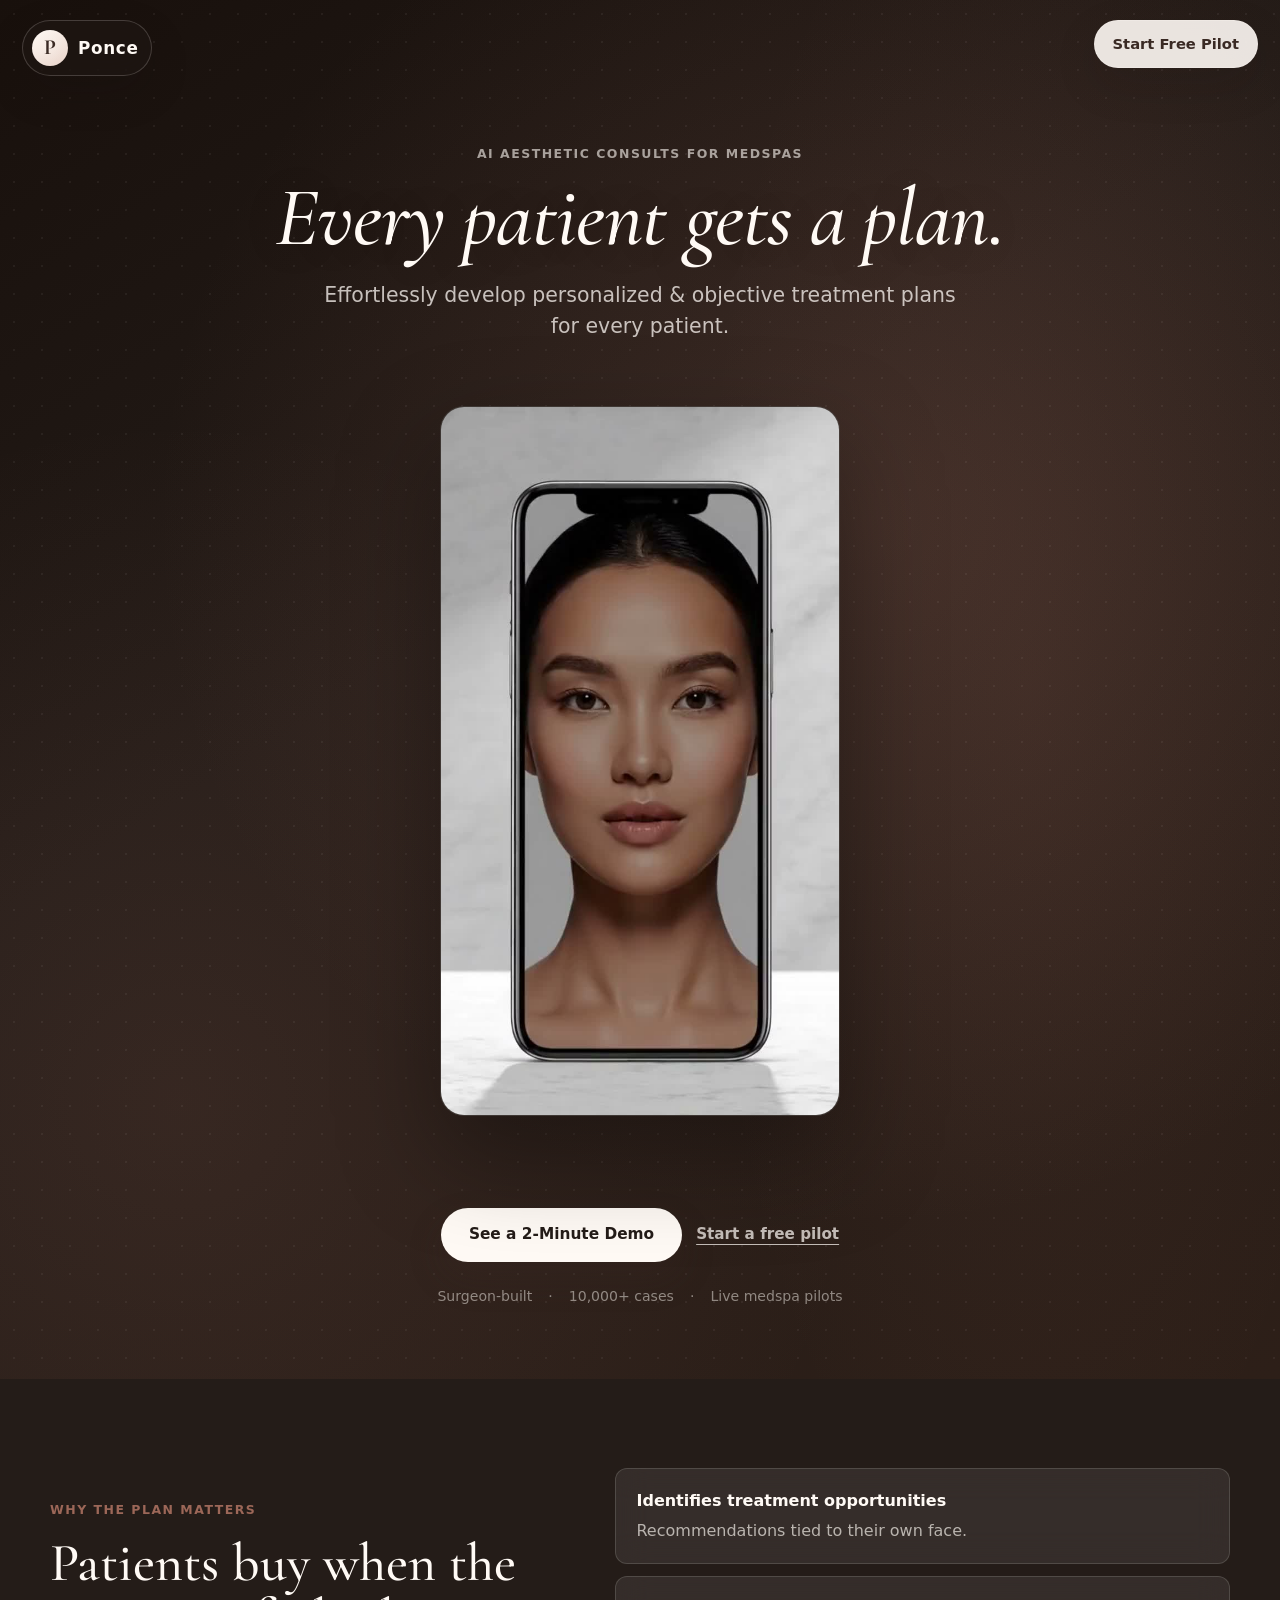
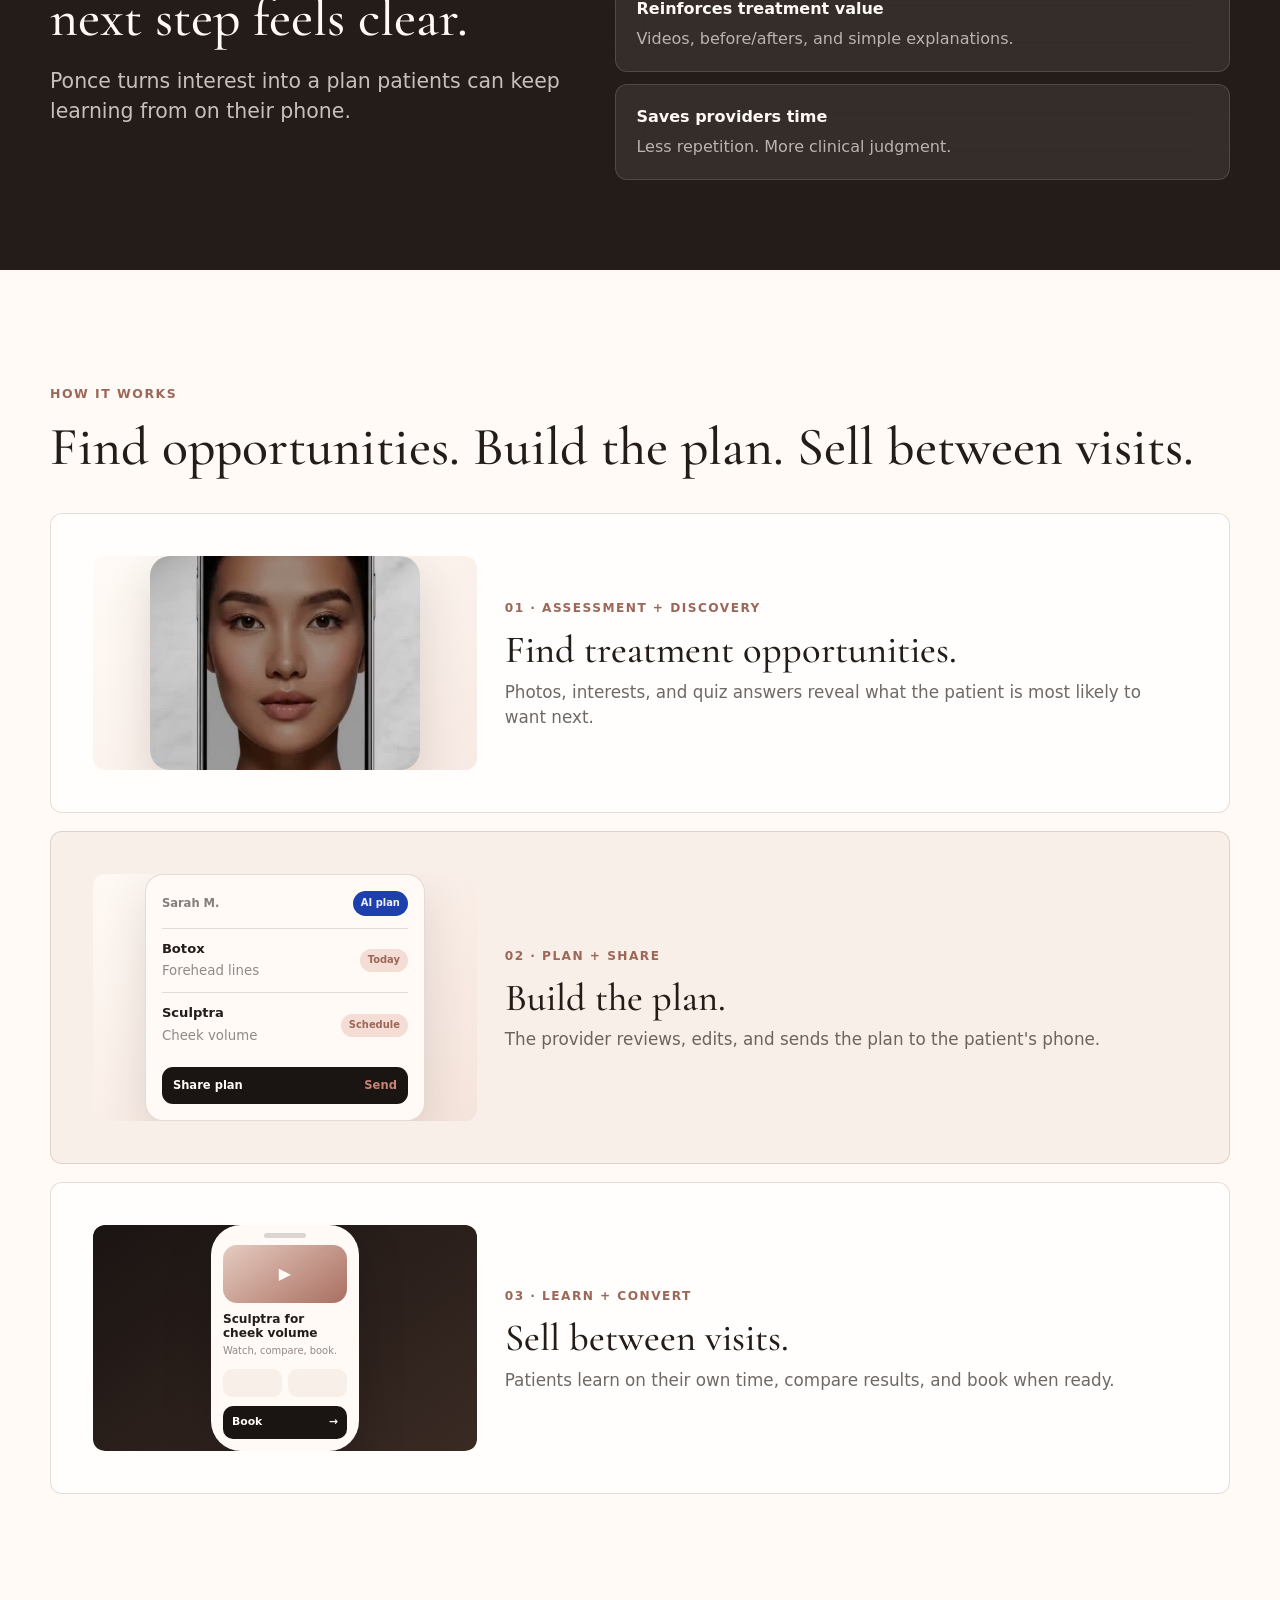
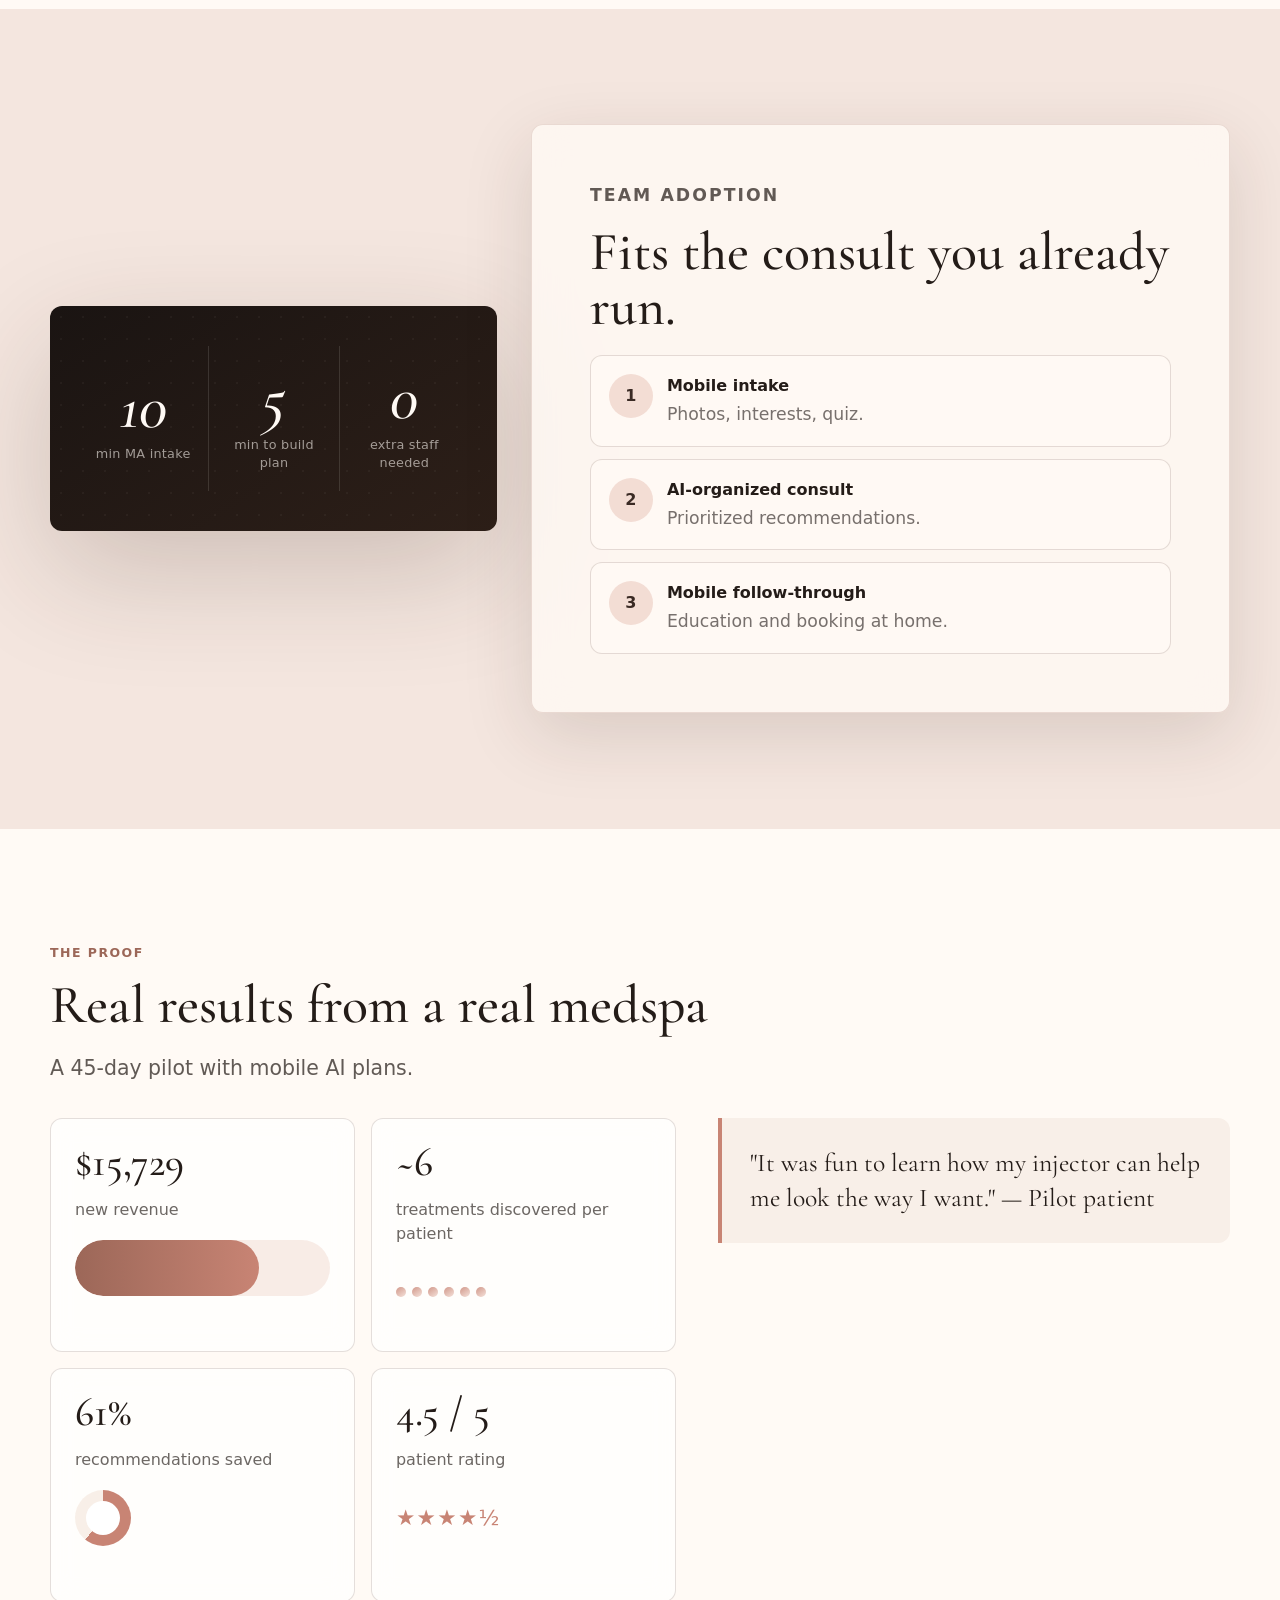
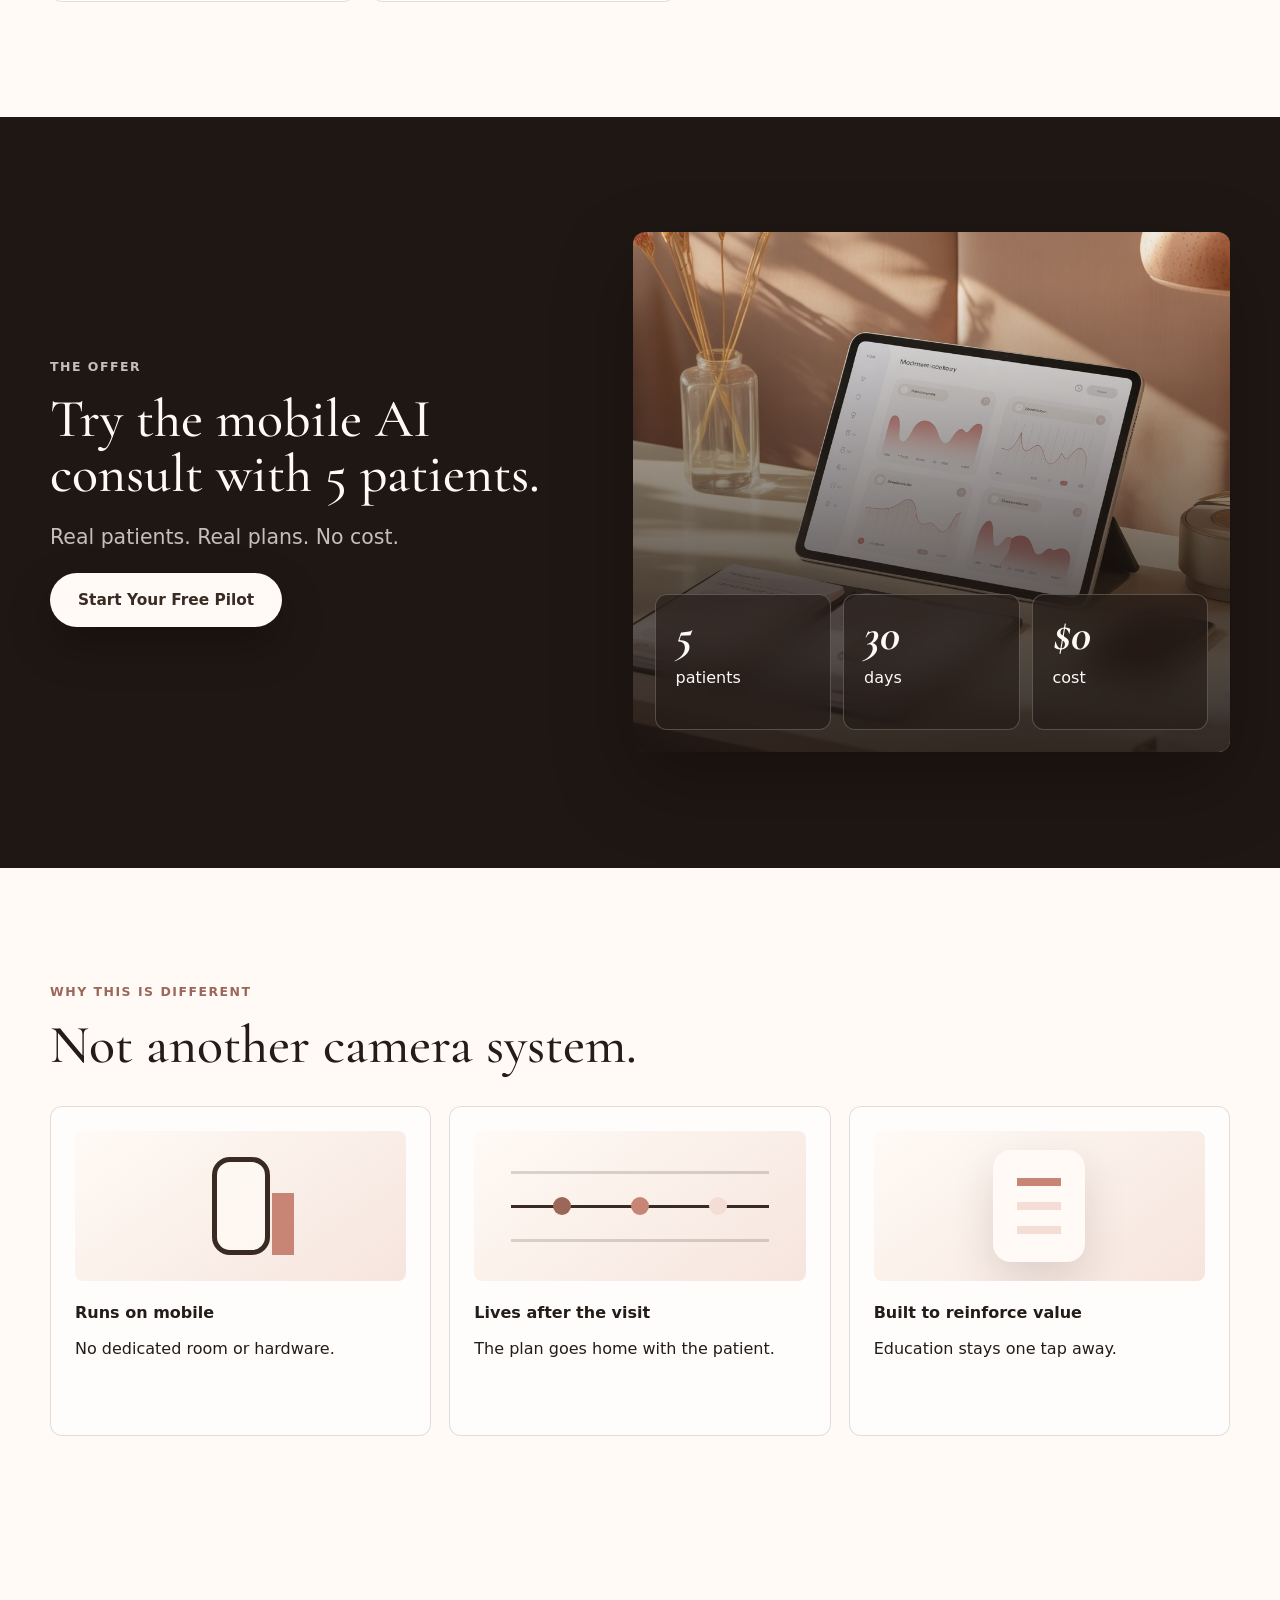
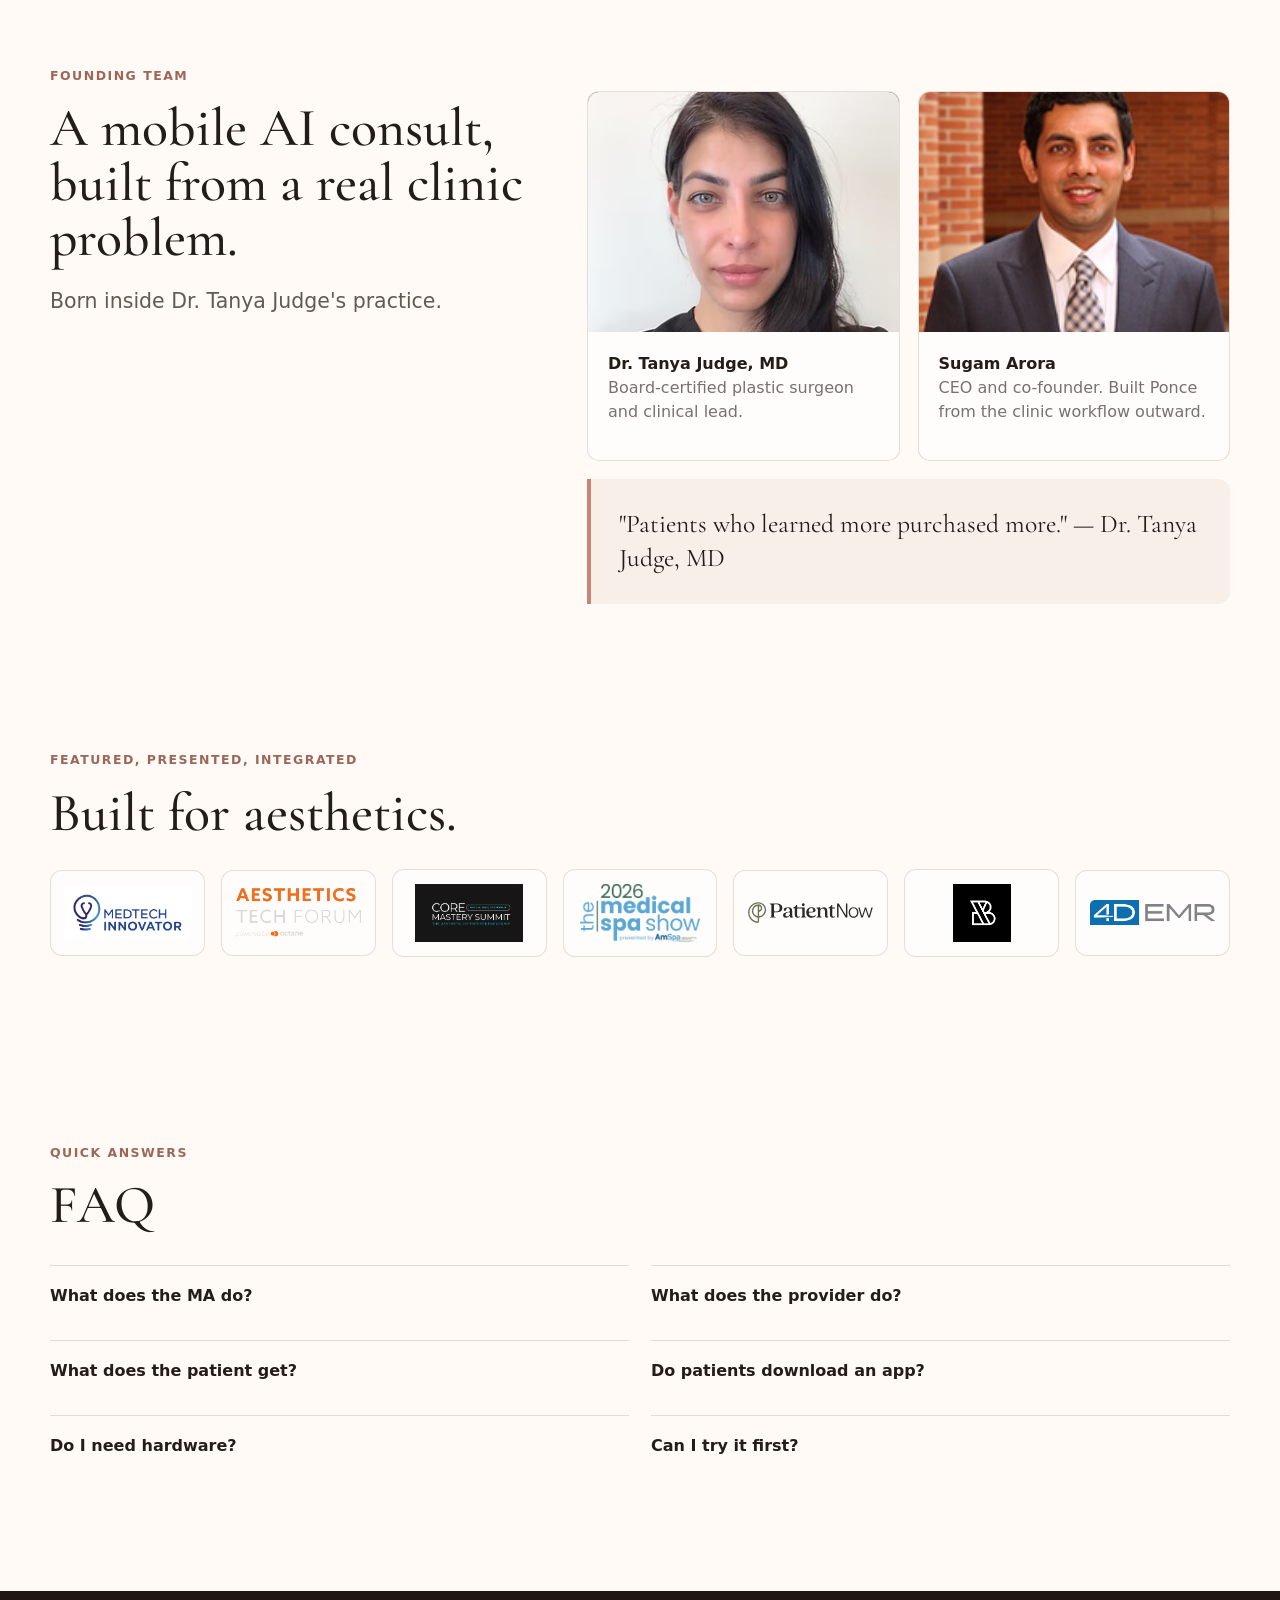
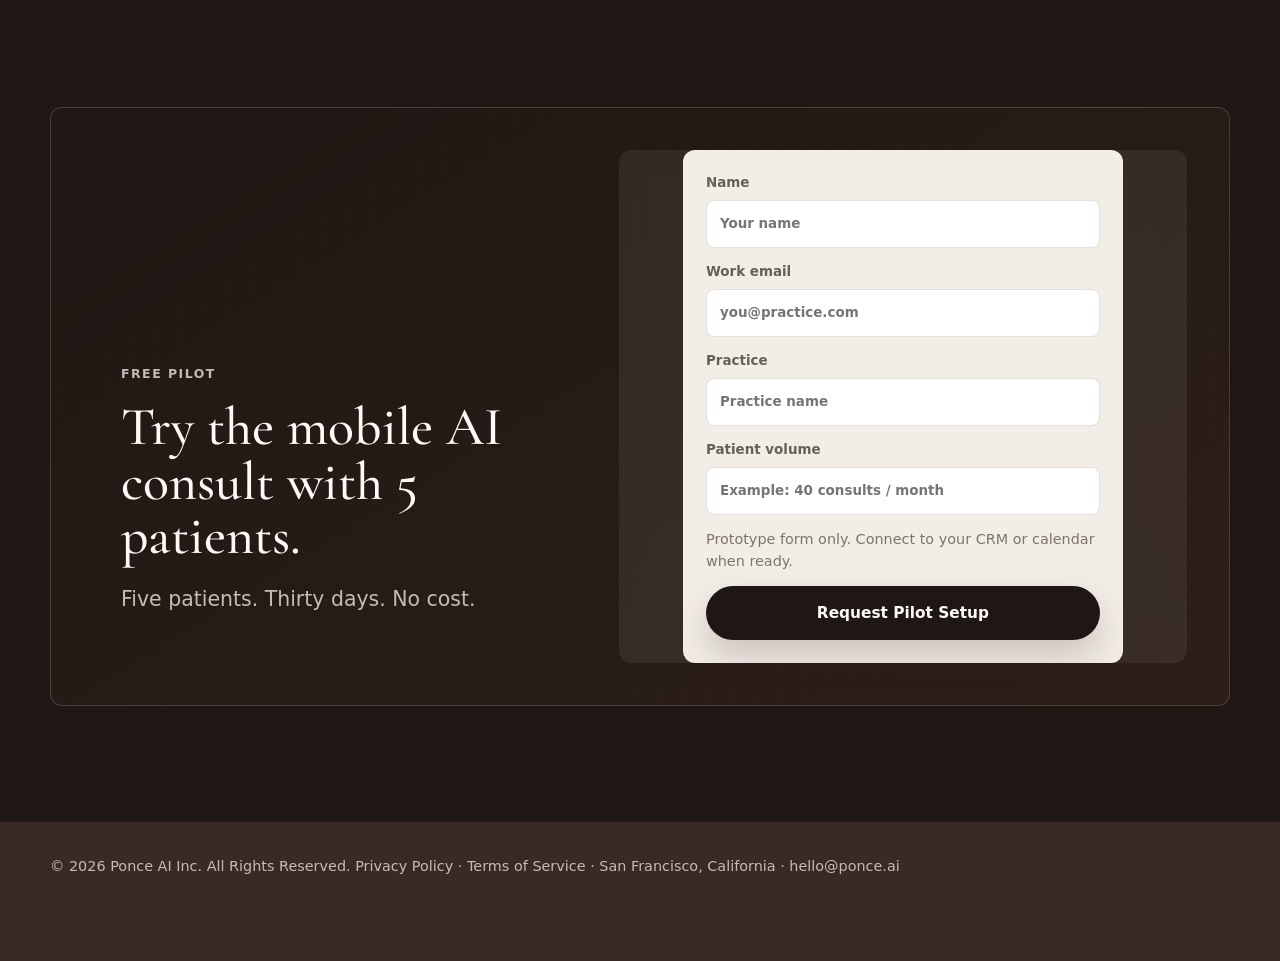
==== commit 9d683dd3: "you" ====
--- a/ponce-ai-luxury-landing.html
+++ b/ponce-ai-luxury-landing.html
@@ -2064,8 +2064,8 @@
         <div class="inner hero-grid">
           <div class="hero-copy">
             <p class="eyebrow">AI aesthetic consults for medspas</p>
-            <h1>Modernize your consultations with AI.</h1>
-            <p class="lead">Turn every consult into a mobile AI plan patients understand, revisit, and buy from.</p>
+            <h1>Every patient gets a plan.</h1>
+            <p class="lead">Effortlessly develop personalized &amp; objective treatment plans for every patient.</p>
           </div>
 
           <div class="hero-visual" aria-label="Animated product story">
@@ -2083,7 +2083,6 @@
                   aria-label="Animated iPhone facial mesh scan"
                 ></video>
               </div>
-              <p class="hc-live">AI facial mesh scan on mobile.</p>
             </div>
           </div>
 
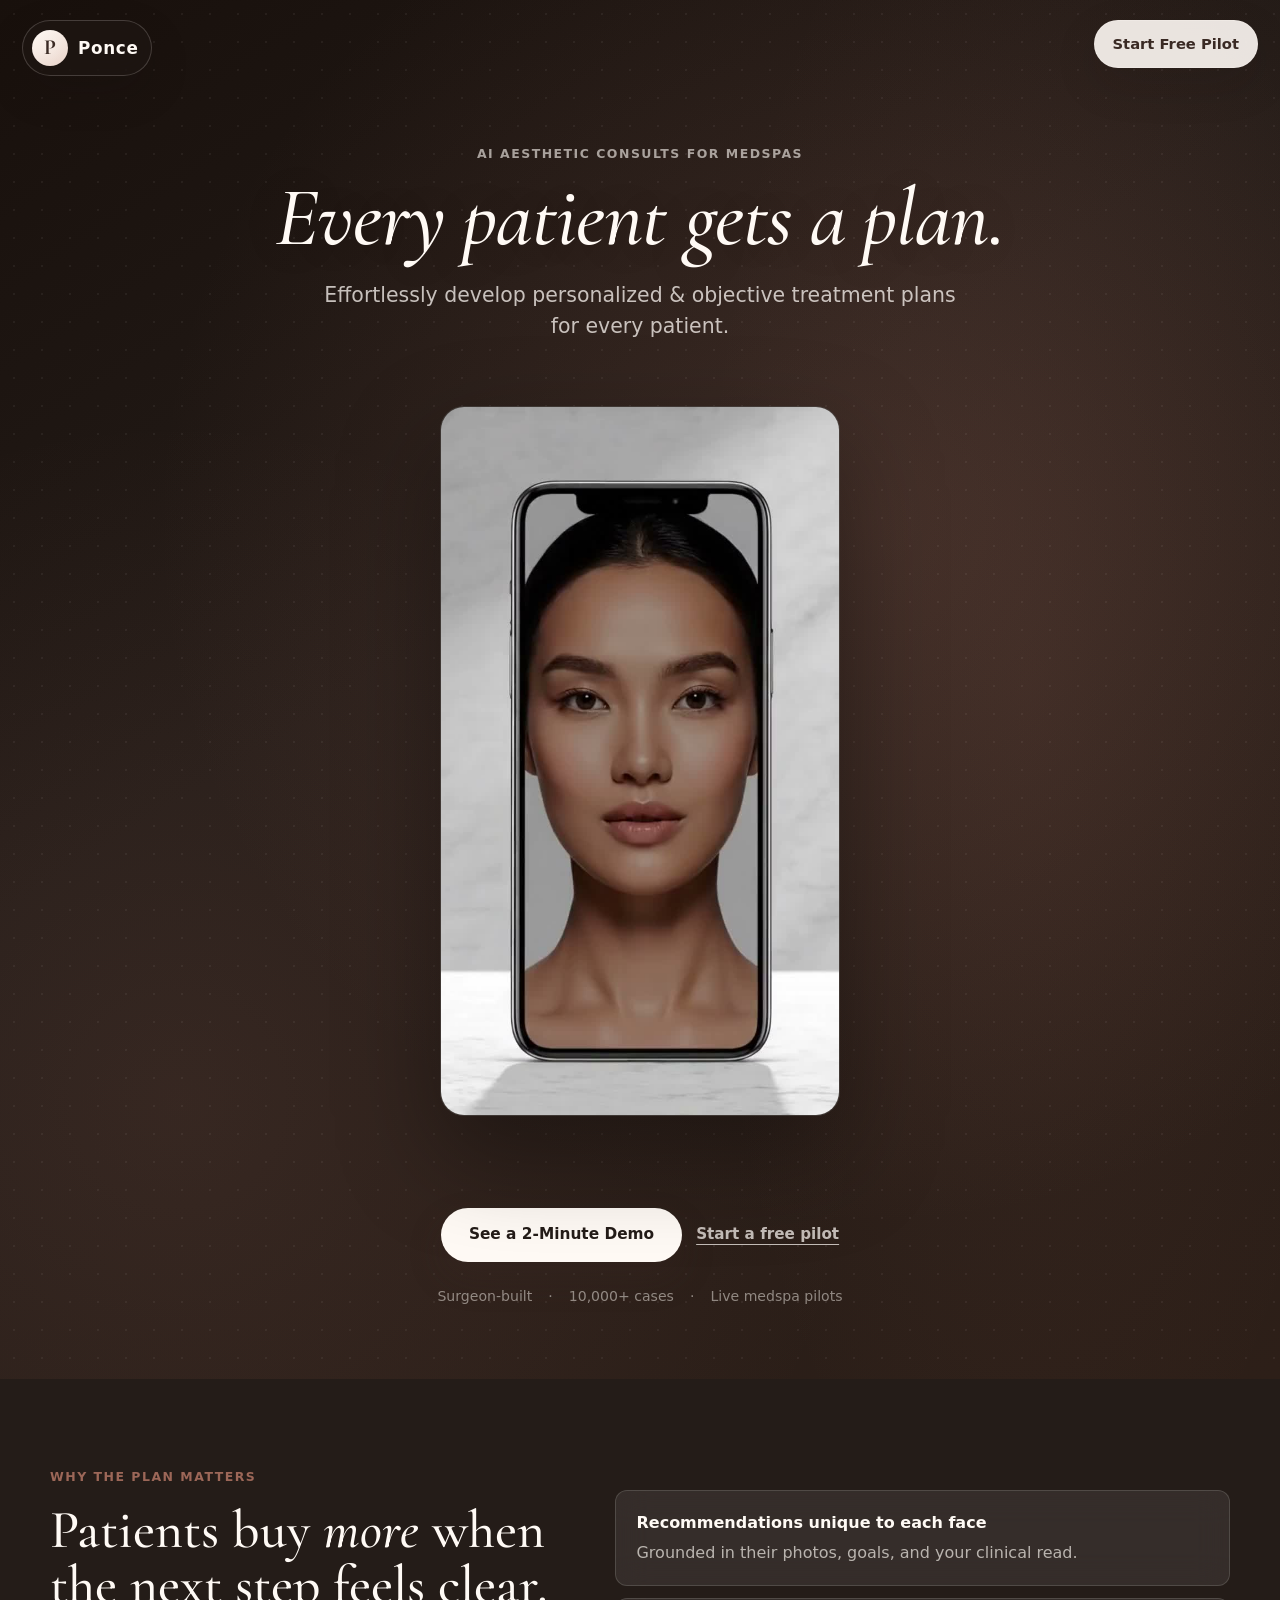
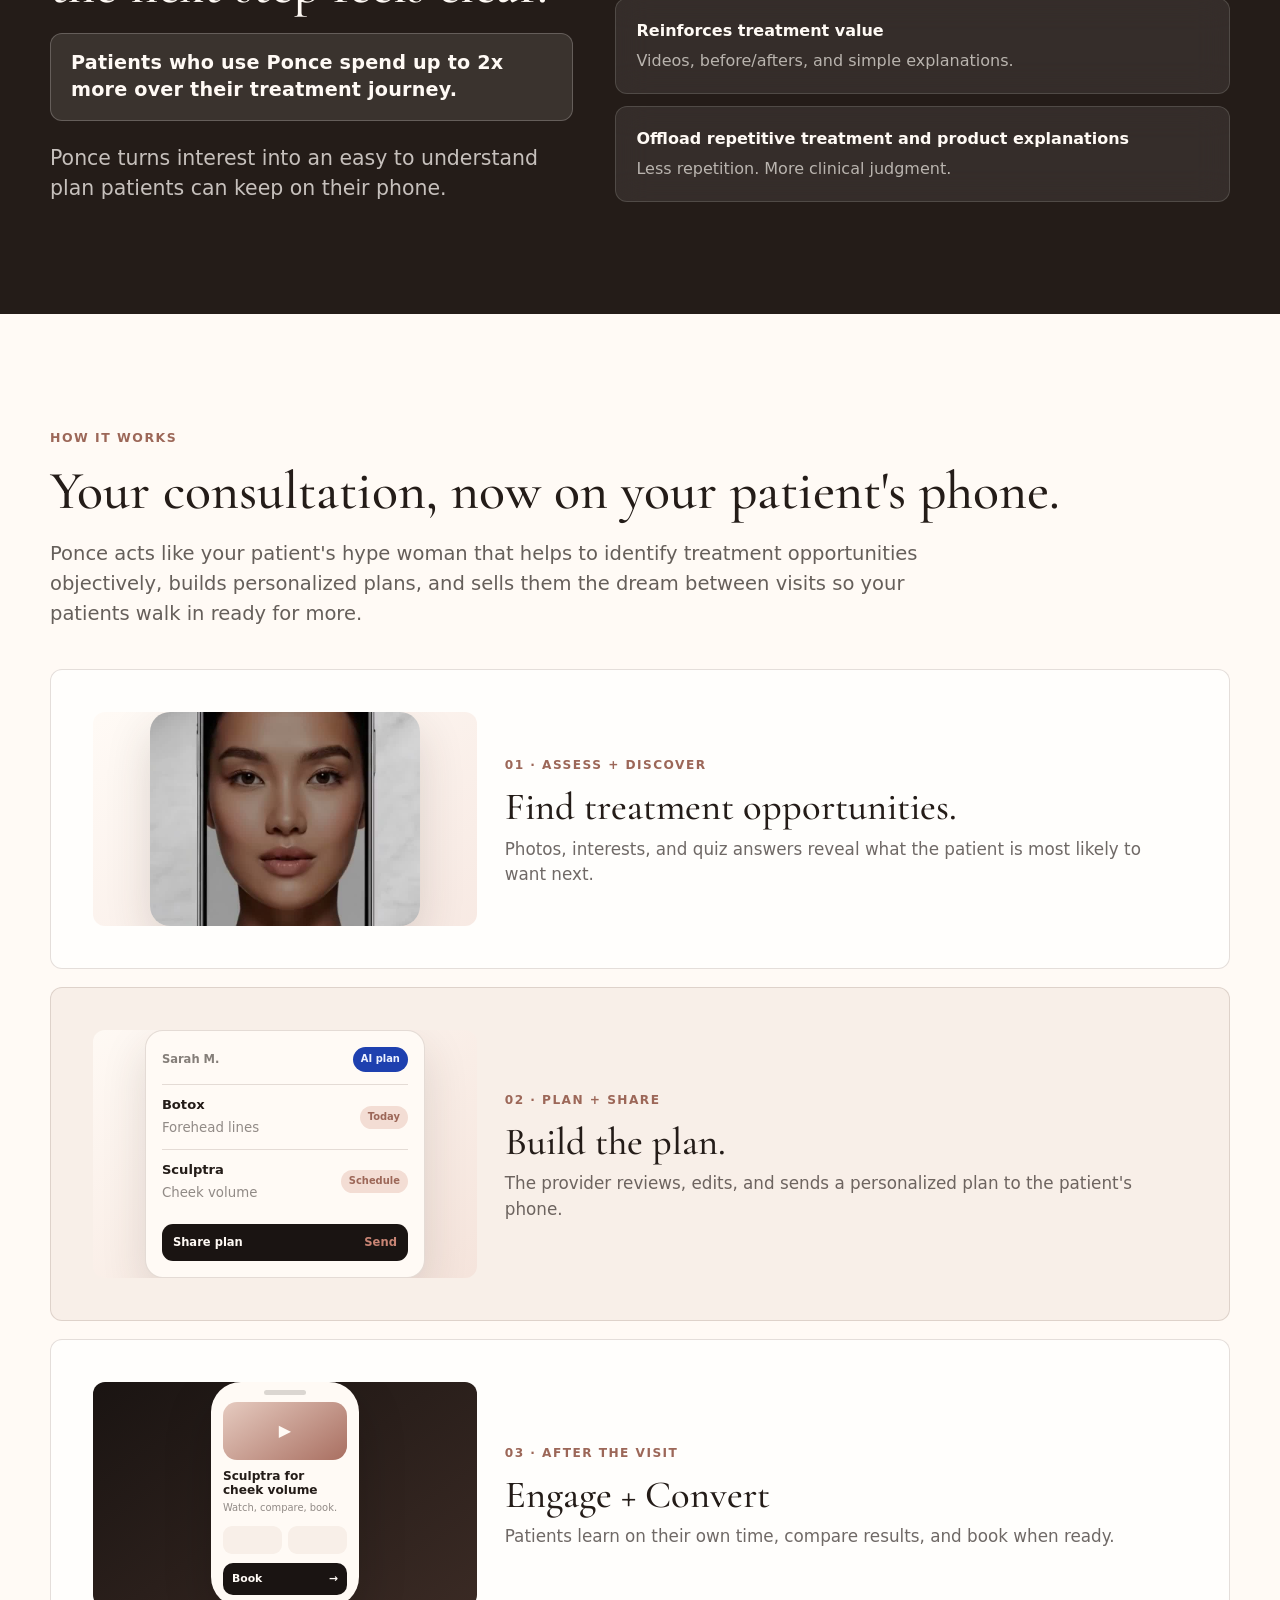
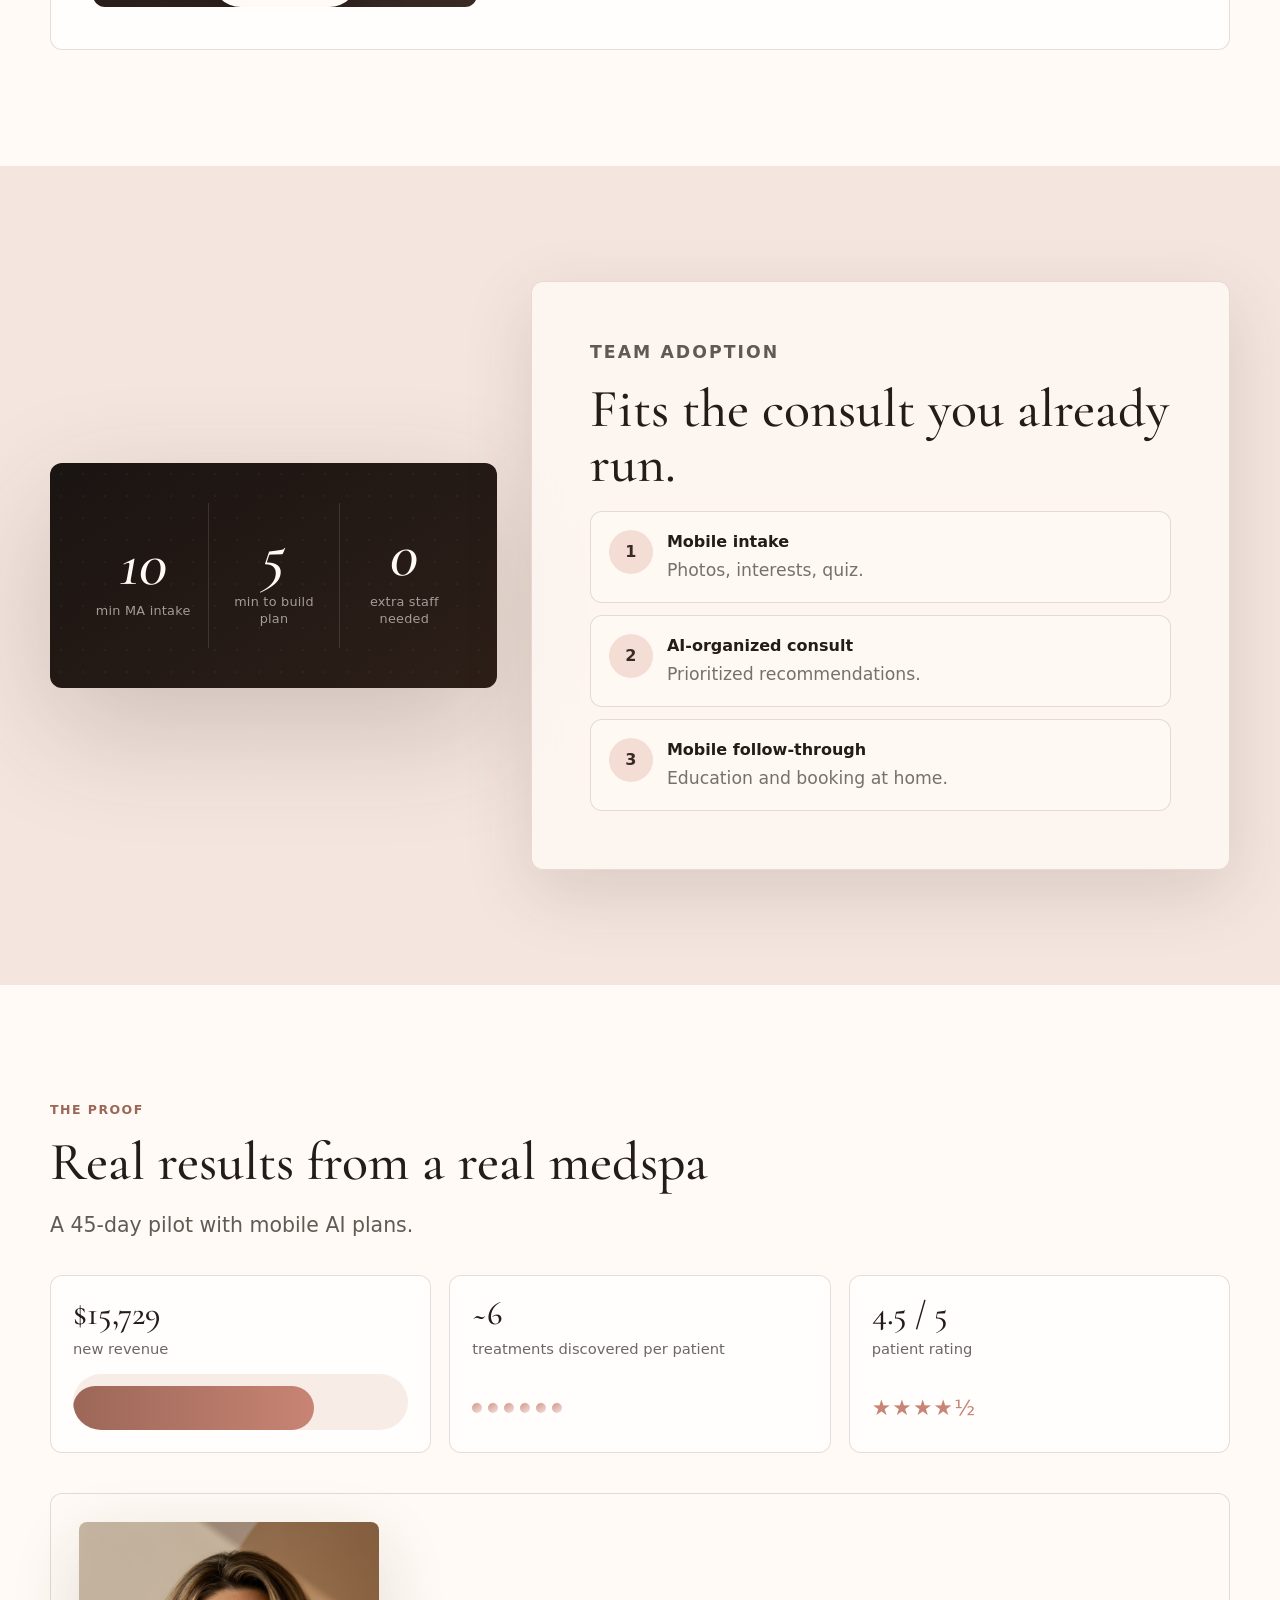
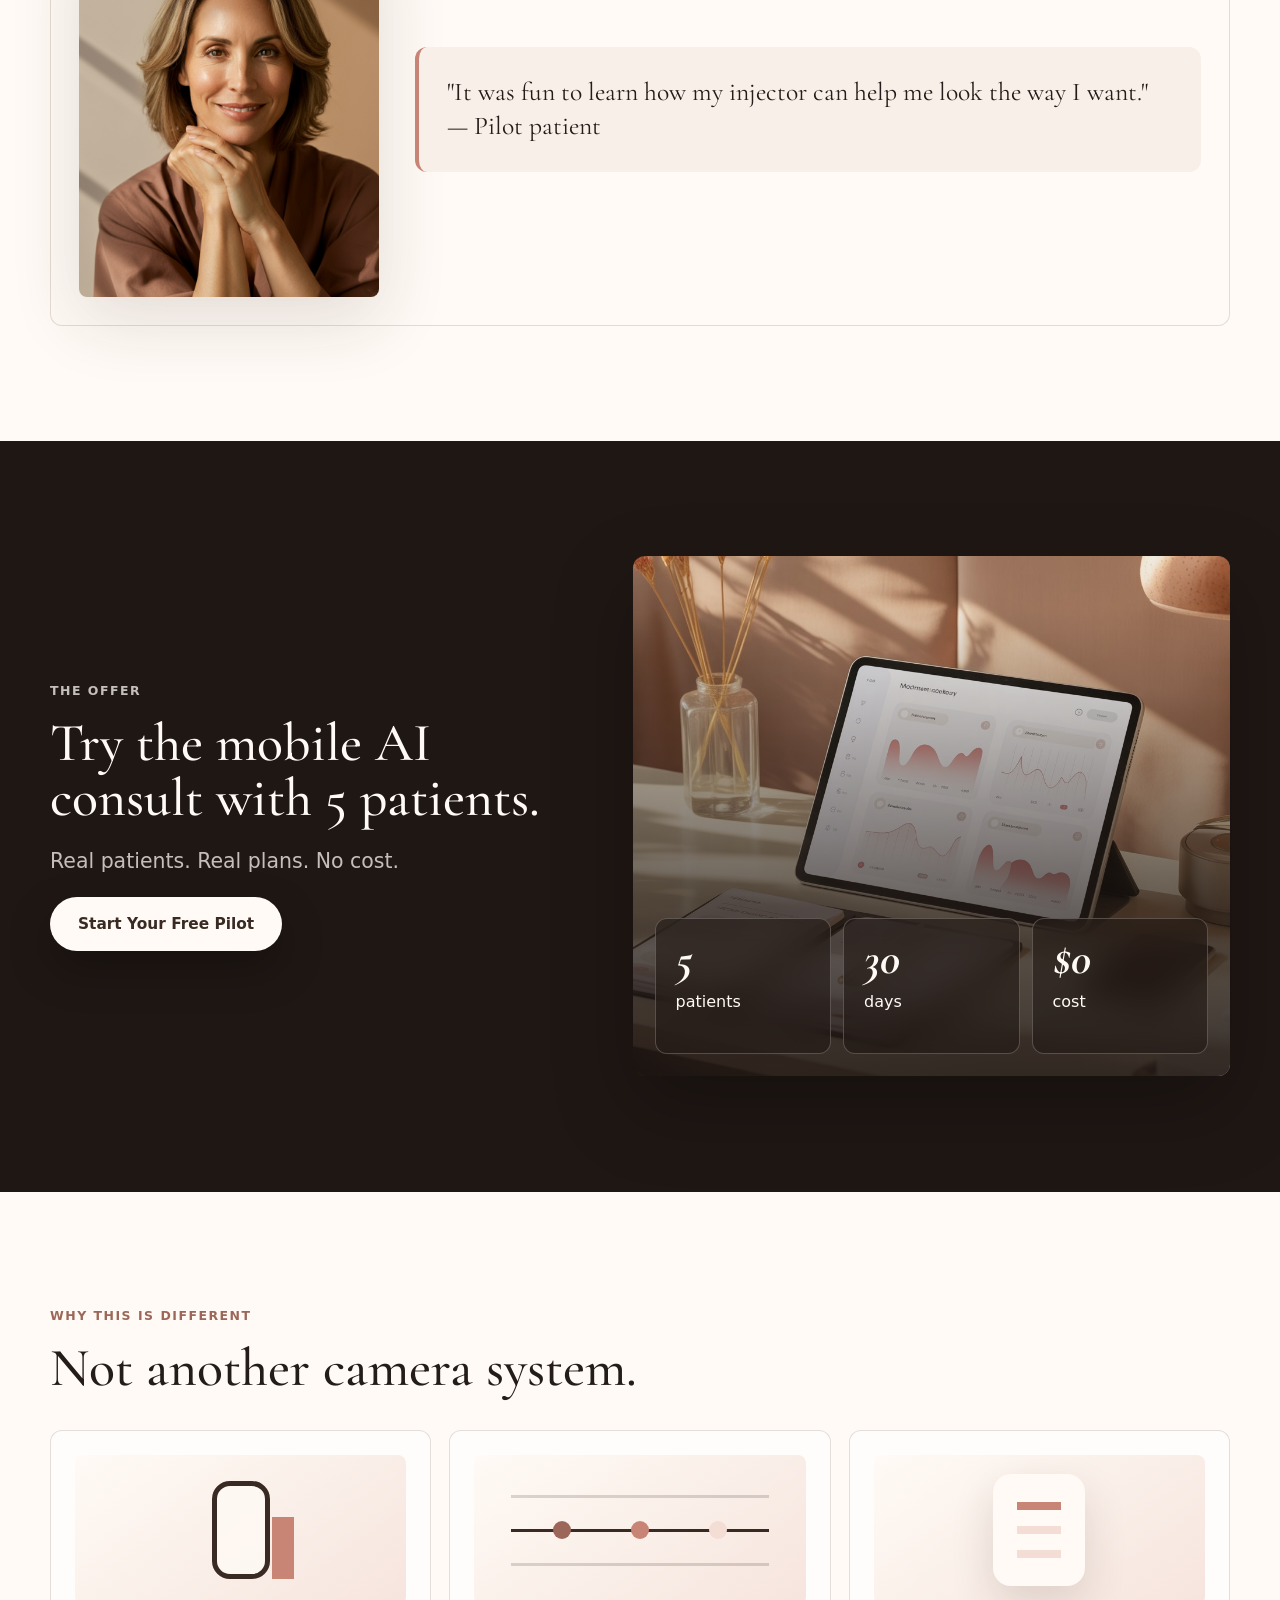
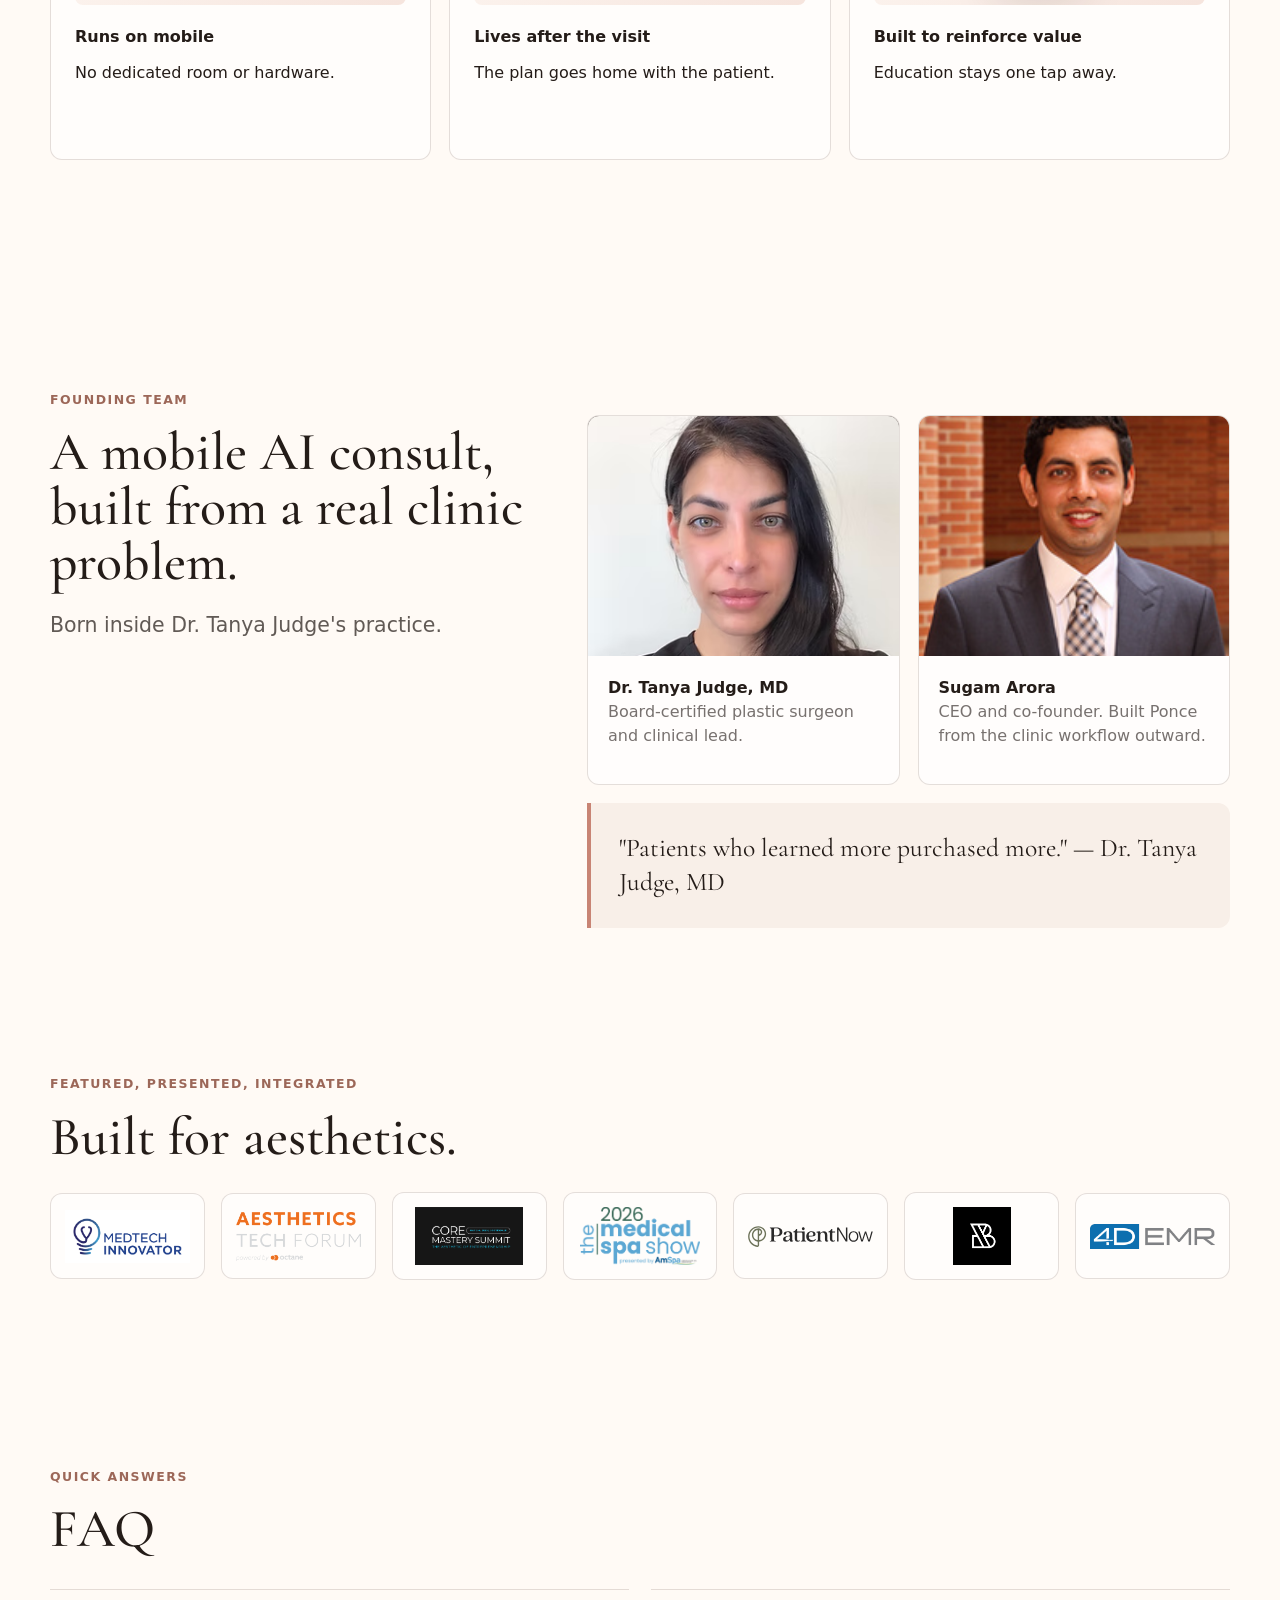
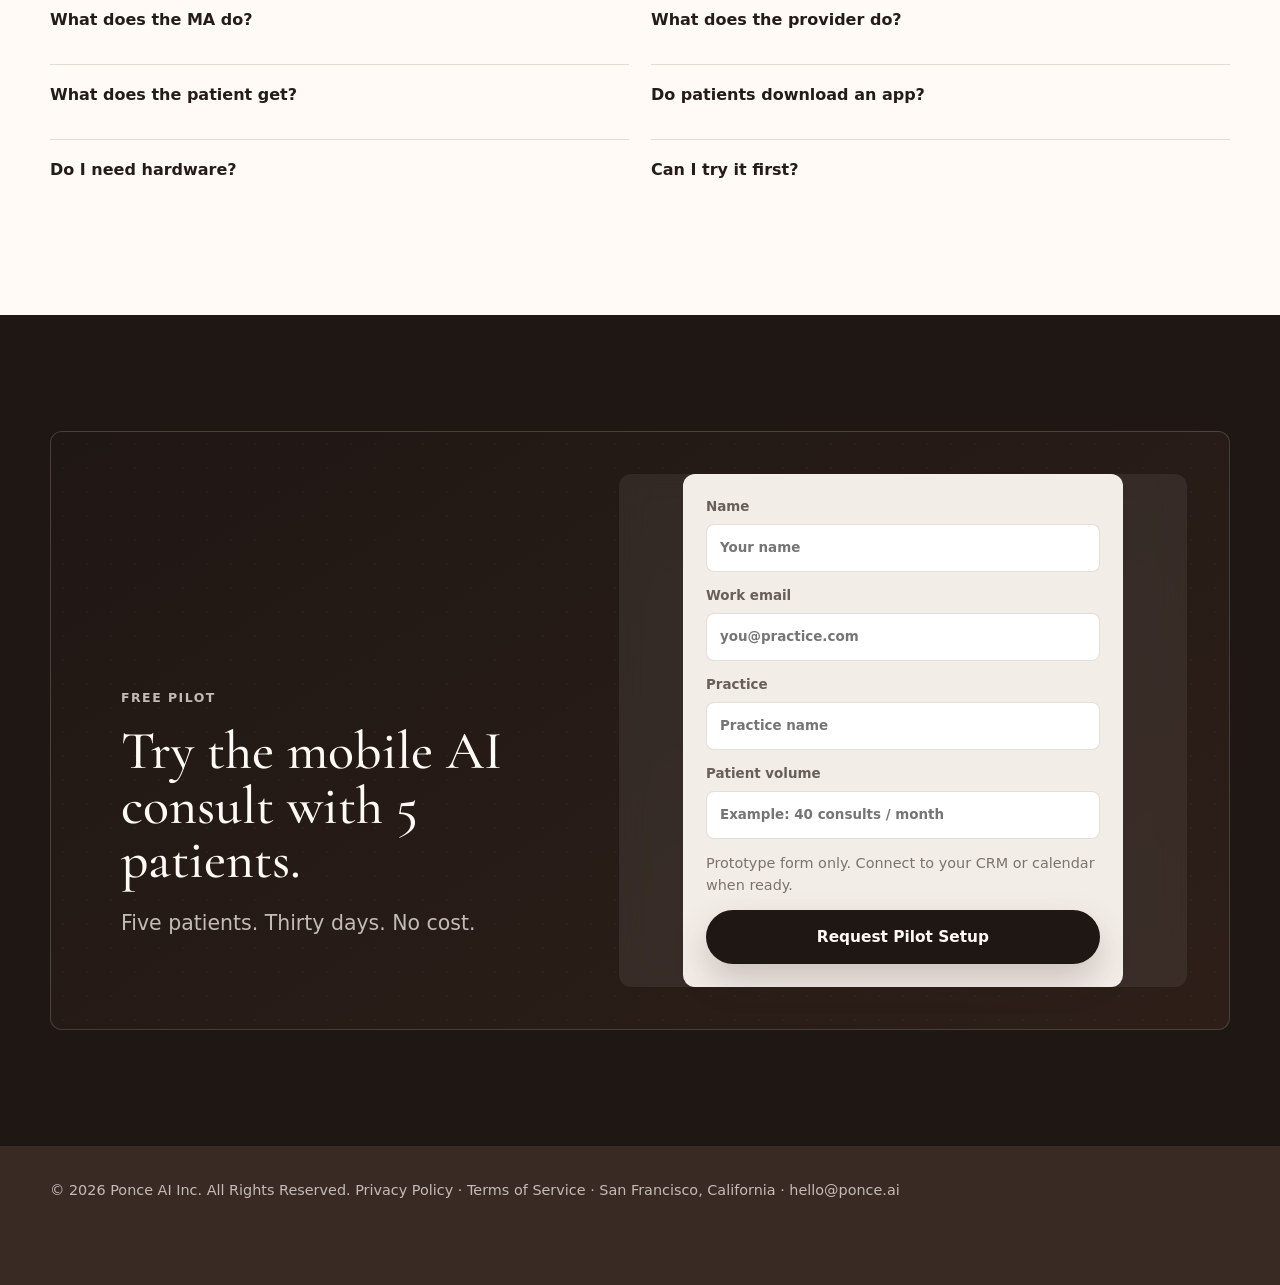
==== commit 06effb9f: "you" ====
--- a/ponce-ai-luxury-landing.html
+++ b/ponce-ai-luxury-landing.html
@@ -4,11 +4,17 @@
     <meta charset="utf-8" />
     <meta name="viewport" content="width=device-width, initial-scale=1" />
     <title>Ponce AI | Modernize aesthetic consultations with AI</title>
-    <meta name="description" content="Ponce AI modernizes aesthetic consultations with AI-powered assessment, shared treatment plans, and patient education that helps more patients book from home." />
+    <meta
+      name="description"
+      content="Ponce AI modernizes aesthetic consultations with AI-powered assessment, shared treatment plans, and patient education that helps more patients book from home."
+    />
 
     <link rel="preconnect" href="https://fonts.googleapis.com" />
     <link rel="preconnect" href="https://fonts.gstatic.com" crossorigin />
-    <link href="https://fonts.googleapis.com/css2?family=Cormorant+Garamond:ital,wght@0,400;0,500;0,600;1,400;1,500&display=swap" rel="stylesheet" />
+    <link
+      href="https://fonts.googleapis.com/css2?family=Cormorant+Garamond:ital,wght@0,400;0,500;0,600;1,400;1,500&display=swap"
+      rel="stylesheet"
+    />
 
     <style>
       :root {
@@ -24,27 +30,47 @@
         --shadow: 0 22px 70px rgba(55, 35, 27, 0.14);
         --shadow-lg: 0 40px 120px rgba(55, 35, 27, 0.2);
         --max: 1180px;
-        --font-display: 'Cormorant Garamond', Georgia, 'Times New Roman', serif;
+        --font-display: "Cormorant Garamond", Georgia, "Times New Roman", serif;
         --r: 12px;
       }
 
-      *, *::before, *::after { box-sizing: border-box; }
-      html { scroll-behavior: smooth; }
+      *,
+      *::before,
+      *::after {
+        box-sizing: border-box;
+      }
+      html {
+        scroll-behavior: smooth;
+      }
       body {
         margin: 0;
         background: var(--ivory);
         color: var(--ink);
-        font-family: Inter, ui-sans-serif, system-ui, -apple-system, BlinkMacSystemFont, "Segoe UI", sans-serif;
+        font-family:
+          Inter,
+          ui-sans-serif,
+          system-ui,
+          -apple-system,
+          BlinkMacSystemFont,
+          "Segoe UI",
+          sans-serif;
         line-height: 1.5;
         -webkit-font-smoothing: antialiased;
       }
-      a { color: inherit; }
-      .page { overflow: hidden; }
+      a {
+        color: inherit;
+      }
+      .page {
+        overflow: hidden;
+      }
       .section {
         padding: clamp(76px, 9vw, 132px) 24px;
         scroll-margin-top: 24px;
       }
-      .inner { max-width: var(--max); margin: 0 auto; }
+      .inner {
+        max-width: var(--max);
+        margin: 0 auto;
+      }
       .eyebrow {
         margin: 0 0 16px;
         color: var(--clay);
@@ -53,7 +79,12 @@
         letter-spacing: 0.12em;
         text-transform: uppercase;
       }
-      h1, h2, h3, p { margin-top: 0; }
+      h1,
+      h2,
+      h3,
+      p {
+        margin-top: 0;
+      }
       h1 {
         max-width: 820px;
         margin-bottom: 24px;
@@ -71,7 +102,10 @@
         line-height: 1.02;
         font-weight: 500;
       }
-      h3 { font-size: 1.16rem; line-height: 1.2; }
+      h3 {
+        font-size: 1.16rem;
+        line-height: 1.2;
+      }
       .lead {
         max-width: 660px;
         color: rgba(36, 28, 24, 0.72);
@@ -94,10 +128,15 @@
         font-weight: 800;
         text-decoration: none;
         cursor: pointer;
-        transition: transform 240ms cubic-bezier(.22,.68,0,1.2), box-shadow 240ms ease;
+        transition:
+          transform 240ms cubic-bezier(0.22, 0.68, 0, 1.2),
+          box-shadow 240ms ease;
         box-shadow: 0 16px 34px rgba(58, 42, 36, 0.22);
       }
-      .button:hover { transform: translateY(-2px); box-shadow: 0 22px 48px rgba(58, 42, 36, 0.3); }
+      .button:hover {
+        transform: translateY(-2px);
+        box-shadow: 0 22px 48px rgba(58, 42, 36, 0.3);
+      }
       .button.secondary {
         background: transparent;
         color: var(--espresso);
@@ -117,29 +156,45 @@
         align-items: center;
         isolation: isolate;
         background:
-          radial-gradient(ellipse at 68% 38%, rgba(156, 103, 88, 0.22) 0%, transparent 58%),
-          radial-gradient(ellipse at 14% 80%, rgba(200, 132, 116, 0.10) 0%, transparent 44%),
+          radial-gradient(
+            ellipse at 68% 38%,
+            rgba(156, 103, 88, 0.22) 0%,
+            transparent 58%
+          ),
+          radial-gradient(
+            ellipse at 14% 80%,
+            rgba(200, 132, 116, 0.1) 0%,
+            transparent 44%
+          ),
           linear-gradient(148deg, #18100c 0%, #241c18 42%, #2d1f18 100%);
         color: #fffaf5;
         overflow: hidden;
       }
       .hero::before {
-        content: '';
+        content: "";
         position: absolute;
         inset: 0;
         pointer-events: none;
         z-index: 0;
-        background-image: radial-gradient(circle, rgba(255,250,245,0.055) 1px, transparent 1px);
+        background-image: radial-gradient(
+          circle,
+          rgba(255, 250, 245, 0.055) 1px,
+          transparent 1px
+        );
         background-size: 28px 28px;
       }
       .hero::after {
-        content: '';
+        content: "";
         position: absolute;
         top: -20%;
         right: -8%;
         width: 55%;
         height: 140%;
-        background: radial-gradient(ellipse at center, rgba(200, 132, 116, 0.07), transparent 68%);
+        background: radial-gradient(
+          ellipse at center,
+          rgba(200, 132, 116, 0.07),
+          transparent 68%
+        );
         pointer-events: none;
         z-index: 0;
       }
@@ -161,7 +216,12 @@
         font-size: 1.05rem;
         letter-spacing: 0.04em;
         box-shadow: 0 16px 44px rgba(24, 17, 14, 0.13);
-        transition: width 220ms ease, height 220ms ease, transform 220ms ease, padding 220ms ease, gap 220ms ease;
+        transition:
+          width 220ms ease,
+          height 220ms ease,
+          transform 220ms ease,
+          padding 220ms ease,
+          gap 220ms ease;
       }
       .brand-icon {
         width: 36px;
@@ -169,16 +229,33 @@
         display: grid;
         place-items: center;
         border-radius: 50%;
-        background: radial-gradient(circle at 50% 50%, rgba(255,250,245,0.22), transparent 54%), linear-gradient(145deg, #fffaf5, #e9d4ca);
+        background:
+          radial-gradient(
+            circle at 50% 50%,
+            rgba(255, 250, 245, 0.22),
+            transparent 54%
+          ),
+          linear-gradient(145deg, #fffaf5, #e9d4ca);
         color: var(--espresso);
         font-family: var(--font-display);
         font-size: 1.35rem;
         line-height: 1;
         font-weight: 700;
       }
-      .brand-word { line-height: 1; }
-      body.has-scrolled .brand-mark { width: 48px; height: 48px; gap: 0; justify-content: center; padding: 6px; background: rgba(31,23,20,0.78); }
-      body.has-scrolled .brand-word { display: none; }
+      .brand-word {
+        line-height: 1;
+      }
+      body.has-scrolled .brand-mark {
+        width: 48px;
+        height: 48px;
+        gap: 0;
+        justify-content: center;
+        padding: 6px;
+        background: rgba(31, 23, 20, 0.78);
+      }
+      body.has-scrolled .brand-word {
+        display: none;
+      }
       .top-cta {
         position: fixed;
         top: 20px;
@@ -200,9 +277,14 @@
         cursor: pointer;
         backdrop-filter: blur(18px);
         box-shadow: 0 16px 44px rgba(24, 17, 14, 0.13);
-        transition: transform 220ms ease, box-shadow 220ms ease;
-      }
-      .top-cta:hover { transform: translateY(-2px); box-shadow: 0 20px 54px rgba(24, 17, 14, 0.18); }
+        transition:
+          transform 220ms ease,
+          box-shadow 220ms ease;
+      }
+      .top-cta:hover {
+        transform: translateY(-2px);
+        box-shadow: 0 20px 54px rgba(24, 17, 14, 0.18);
+      }
       .hero-grid {
         position: relative;
         z-index: 1;
@@ -219,12 +301,28 @@
         padding: clamp(92px, 13vh, 148px) 0 0;
         text-align: center;
       }
-      .hero-copy h1, .hero-copy .lead { margin-left: auto; margin-right: auto; }
-      .hero .eyebrow { color: rgba(255,250,245,0.6); }
-      .hero h1 { color: #fffaf5; text-shadow: 0 2px 48px rgba(0,0,0,0.16); }
-      .hero .lead { color: rgba(255,250,245,0.74); }
-      .hero .button { background: #fffaf5; color: #241c18; }
-      .hero .button:hover { background: #fff; }
+      .hero-copy h1,
+      .hero-copy .lead {
+        margin-left: auto;
+        margin-right: auto;
+      }
+      .hero .eyebrow {
+        color: rgba(255, 250, 245, 0.6);
+      }
+      .hero h1 {
+        color: #fffaf5;
+        text-shadow: 0 2px 48px rgba(0, 0, 0, 0.16);
+      }
+      .hero .lead {
+        color: rgba(255, 250, 245, 0.74);
+      }
+      .hero .button {
+        background: #fffaf5;
+        color: #241c18;
+      }
+      .hero .button:hover {
+        background: #fff;
+      }
       .hero-link {
         display: inline-flex;
         align-items: center;
@@ -232,7 +330,7 @@
         padding: 0;
         border: 0;
         background: transparent;
-        color: rgba(255,250,245,0.72);
+        color: rgba(255, 250, 245, 0.72);
         font: inherit;
         font-size: 0.95rem;
         font-weight: 700;
@@ -258,10 +356,13 @@
         margin-left: auto;
         margin-right: auto;
         margin-top: 24px;
-        color: rgba(255,250,245,0.48);
+        color: rgba(255, 250, 245, 0.48);
         font-size: 0.88rem;
       }
-      .trust-strip span:not(:last-child)::after { content: "·"; margin-left: 16px; }
+      .trust-strip span:not(:last-child)::after {
+        content: "·";
+        margin-left: 16px;
+      }
       .hero-footer {
         display: flex;
         flex-direction: column;
@@ -284,9 +385,9 @@
         border-radius: 48px;
         padding: 14px 14px 24px;
         box-shadow:
-          0 0 0 1px rgba(255,250,245,0.10),
-          0 60px 150px rgba(0,0,0,0.58),
-          inset 0 0 0 1px rgba(255,250,245,0.05);
+          0 0 0 1px rgba(255, 250, 245, 0.1),
+          0 60px 150px rgba(0, 0, 0, 0.58),
+          inset 0 0 0 1px rgba(255, 250, 245, 0.05);
         animation: floatCard 7s ease-in-out infinite;
       }
       .phone-notch {
@@ -315,14 +416,16 @@
         display: flex;
         flex-direction: column;
       }
-      .hero-slide.active { opacity: 1; }
+      .hero-slide.active {
+        opacity: 1;
+      }
       .hs-statusbar {
         display: flex;
         align-items: center;
         justify-content: space-between;
         padding: 10px 18px 6px;
         background: #1a1412;
-        color: rgba(255,250,245,0.82);
+        color: rgba(255, 250, 245, 0.82);
         font-size: 0.68rem;
         font-weight: 600;
         letter-spacing: 0.02em;
@@ -334,12 +437,20 @@
         min-height: 42px;
         padding: 0 16px;
         background: #fffaf5;
-        border-bottom: 1px solid rgba(89,58,48,0.12);
+        border-bottom: 1px solid rgba(89, 58, 48, 0.12);
         gap: 8px;
         flex-shrink: 0;
       }
-      .hs-back { font-size: 1.1rem; color: var(--rose); line-height: 1; }
-      .hs-title { font-size: 0.78rem; font-weight: 700; color: var(--ink); }
+      .hs-back {
+        font-size: 1.1rem;
+        color: var(--rose);
+        line-height: 1;
+      }
+      .hs-title {
+        font-size: 0.78rem;
+        font-weight: 700;
+        color: var(--ink);
+      }
       .hs-content {
         flex: 1;
         padding: 12px 16px;
@@ -356,7 +467,7 @@
         width: 96px;
         height: 4px;
         border-radius: 999px;
-        background: rgba(255,250,245,0.22);
+        background: rgba(255, 250, 245, 0.22);
       }
       .phone-dots {
         display: flex;
@@ -368,30 +479,48 @@
         width: 6px;
         height: 6px;
         border-radius: 50%;
-        background: rgba(255,250,245,0.28);
-        transition: background 400ms ease, transform 400ms ease;
-      }
-      .hero-dot.active { background: var(--rose); transform: scale(1.35); }
+        background: rgba(255, 250, 245, 0.28);
+        transition:
+          background 400ms ease,
+          transform 400ms ease;
+      }
+      .hero-dot.active {
+        background: var(--rose);
+        transform: scale(1.35);
+      }
       .hero-badge {
         position: absolute;
         display: inline-flex;
         align-items: center;
         gap: 8px;
         padding: 9px 14px;
-        border: 1px solid rgba(255,250,245,0.16);
+        border: 1px solid rgba(255, 250, 245, 0.16);
         border-radius: 999px;
-        background: rgba(28,20,17,0.7);
-        color: rgba(255,250,245,0.92);
+        background: rgba(28, 20, 17, 0.7);
+        color: rgba(255, 250, 245, 0.92);
         font-size: 0.8rem;
         font-weight: 700;
         backdrop-filter: blur(18px);
-        box-shadow: 0 12px 40px rgba(0,0,0,0.22);
+        box-shadow: 0 12px 40px rgba(0, 0, 0, 0.22);
         white-space: nowrap;
         z-index: 2;
       }
-      .hero-badge::before { content: ''; width: 7px; height: 7px; border-radius: 50%; background: var(--rose); flex-shrink: 0; }
-      .hero-badge.consult { top: 18%; left: -20px; }
-      .hero-badge.plan { right: -18px; bottom: 22%; }
+      .hero-badge::before {
+        content: "";
+        width: 7px;
+        height: 7px;
+        border-radius: 50%;
+        background: var(--rose);
+        flex-shrink: 0;
+      }
+      .hero-badge.consult {
+        top: 18%;
+        left: -20px;
+      }
+      .hero-badge.plan {
+        right: -18px;
+        bottom: 22%;
+      }
 
       /* ─── HERO CINEMATIC (single animated story) ────────── */
       .hero-cinematic {
@@ -425,23 +554,57 @@
         display: grid;
         place-items: center;
         padding: 28px 22px;
-        transition: opacity 0.65s ease, transform 0.65s cubic-bezier(0.22, 0.68, 0, 1);
+        transition:
+          opacity 0.65s ease,
+          transform 0.65s cubic-bezier(0.22, 0.68, 0, 1);
         pointer-events: none;
       }
-      .hc-scene--detect { z-index: 1; }
-      .hc-scene--plan { z-index: 2; opacity: 0; transform: scale(0.94) translateY(12px); }
-      .hc-scene--mobile { z-index: 3; opacity: 0; transform: translateX(36px) scale(0.96); }
+      .hc-scene--detect {
+        z-index: 1;
+      }
+      .hc-scene--plan {
+        z-index: 2;
+        opacity: 0;
+        transform: scale(0.94) translateY(12px);
+      }
+      .hc-scene--mobile {
+        z-index: 3;
+        opacity: 0;
+        transform: translateX(36px) scale(0.96);
+      }
       .hero-cinematic[data-step="0"] .hc-scene--detect,
       .hero-cinematic[data-step="1"] .hc-scene--detect,
-      .hero-cinematic[data-step="2"] .hc-scene--detect { opacity: 1; transform: none; }
+      .hero-cinematic[data-step="2"] .hc-scene--detect {
+        opacity: 1;
+        transform: none;
+      }
       .hero-cinematic[data-step="3"] .hc-scene--detect,
-      .hero-cinematic[data-step="4"] .hc-scene--detect { opacity: 0; transform: scale(0.92) translateY(-16px); }
-      .hero-cinematic[data-step="3"] .hc-scene--plan { opacity: 1; transform: none; }
-      .hero-cinematic[data-step="4"] .hc-scene--plan { opacity: 0; transform: translateX(-28px) scale(0.96); }
-      .hero-cinematic[data-step="4"] .hc-scene--mobile { opacity: 1; transform: none; }
+      .hero-cinematic[data-step="4"] .hc-scene--detect {
+        opacity: 0;
+        transform: scale(0.92) translateY(-16px);
+      }
+      .hero-cinematic[data-step="3"] .hc-scene--plan {
+        opacity: 1;
+        transform: none;
+      }
+      .hero-cinematic[data-step="4"] .hc-scene--plan {
+        opacity: 0;
+        transform: translateX(-28px) scale(0.96);
+      }
+      .hero-cinematic[data-step="4"] .hc-scene--mobile {
+        opacity: 1;
+        transform: none;
+      }
       .hero-cinematic[data-step="static"] .hc-scene--detect,
-      .hero-cinematic[data-step="static"] .hc-scene--plan { opacity: 0; transform: none; pointer-events: none; }
-      .hero-cinematic[data-step="static"] .hc-scene--mobile { opacity: 1; transform: none; }
+      .hero-cinematic[data-step="static"] .hc-scene--plan {
+        opacity: 0;
+        transform: none;
+        pointer-events: none;
+      }
+      .hero-cinematic[data-step="static"] .hc-scene--mobile {
+        opacity: 1;
+        transform: none;
+      }
       .hc-photo-wrap {
         position: relative;
         width: min(100%, 300px);
@@ -485,8 +648,14 @@
         opacity: 0.62;
         vector-effect: non-scaling-stroke;
       }
-      .hc-face-mesh .mesh-soft { opacity: 0.24; stroke-width: 1; }
-      .hc-face-mesh .mesh-focus { opacity: 0.86; stroke-width: 2; }
+      .hc-face-mesh .mesh-soft {
+        opacity: 0.24;
+        stroke-width: 1;
+      }
+      .hc-face-mesh .mesh-focus {
+        opacity: 0.86;
+        stroke-width: 2;
+      }
       .hc-scan-line {
         position: absolute;
         z-index: 3;
@@ -495,19 +664,29 @@
         top: 12%;
         height: 2px;
         border-radius: 999px;
-        background: linear-gradient(90deg, transparent, rgba(156, 103, 88, 0.92), transparent);
+        background: linear-gradient(
+          90deg,
+          transparent,
+          rgba(156, 103, 88, 0.92),
+          transparent
+        );
         box-shadow: 0 0 18px rgba(156, 103, 88, 0.38);
         opacity: 0;
         pointer-events: none;
       }
       .hc-scan-line::after {
-        content: '';
+        content: "";
         position: absolute;
         left: 12%;
         right: 12%;
         top: -38px;
         height: 78px;
-        background: linear-gradient(180deg, transparent, rgba(156, 103, 88, 0.12), transparent);
+        background: linear-gradient(
+          180deg,
+          transparent,
+          rgba(156, 103, 88, 0.12),
+          transparent
+        );
       }
       .hero-cinematic[data-step="1"] .hc-scan-line,
       .hero-cinematic[data-step="2"] .hc-scan-line {
@@ -529,7 +708,9 @@
         box-shadow: 0 0 0 4px rgba(200, 132, 116, 0.28);
         transform: translate(-50%, -50%) scale(0);
         opacity: 0;
-        transition: opacity 0.45s ease, transform 0.55s cubic-bezier(0.22, 0.68, 0, 1.2);
+        transition:
+          opacity 0.45s ease,
+          transform 0.55s cubic-bezier(0.22, 0.68, 0, 1.2);
       }
       .hero-cinematic[data-step="1"] .hc-marker,
       .hero-cinematic[data-step="2"] .hc-marker {
@@ -540,12 +721,27 @@
       .hero-cinematic[data-step="2"] .hc-marker {
         animation: hcMarkerPulse 1.8s ease-in-out infinite;
       }
-      .hero-cinematic[data-step="2"] .hc-marker--a { animation-delay: 0s; }
-      .hero-cinematic[data-step="2"] .hc-marker--b { animation-delay: 0.15s; }
-      .hero-cinematic[data-step="2"] .hc-marker--c { animation-delay: 0.3s; }
-      .hc-marker--a { top: 34%; left: 50%; }
-      .hc-marker--b { top: 52%; left: 34%; }
-      .hc-marker--c { top: 50%; left: 68%; }
+      .hero-cinematic[data-step="2"] .hc-marker--a {
+        animation-delay: 0s;
+      }
+      .hero-cinematic[data-step="2"] .hc-marker--b {
+        animation-delay: 0.15s;
+      }
+      .hero-cinematic[data-step="2"] .hc-marker--c {
+        animation-delay: 0.3s;
+      }
+      .hc-marker--a {
+        top: 34%;
+        left: 50%;
+      }
+      .hc-marker--b {
+        top: 52%;
+        left: 34%;
+      }
+      .hc-marker--c {
+        top: 50%;
+        left: 68%;
+      }
       .hc-chip {
         position: absolute;
         left: 50%;
@@ -561,11 +757,13 @@
         letter-spacing: 0.02em;
         box-shadow: 0 16px 40px rgba(0, 0, 0, 0.35);
         opacity: 0;
-        transition: opacity 0.5s ease, transform 0.5s cubic-bezier(0.22, 0.68, 0, 1.2);
+        transition:
+          opacity 0.5s ease,
+          transform 0.5s cubic-bezier(0.22, 0.68, 0, 1.2);
         white-space: nowrap;
       }
       .hc-chip::before {
-        content: '';
+        content: "";
         display: inline-block;
         width: 7px;
         height: 7px;
@@ -574,9 +772,19 @@
         background: var(--rose);
         vertical-align: middle;
       }
-      .hero-cinematic[data-step="2"] .hc-chip { opacity: 1; transform: translateX(-50%) translateY(0); }
-      .hc-scene--detect { align-content: center; }
-      .hc-detect-inner { position: relative; width: 100%; max-width: 300px; margin: 0 auto; }
+      .hero-cinematic[data-step="2"] .hc-chip {
+        opacity: 1;
+        transform: translateX(-50%) translateY(0);
+      }
+      .hc-scene--detect {
+        align-content: center;
+      }
+      .hc-detect-inner {
+        position: relative;
+        width: 100%;
+        max-width: 300px;
+        margin: 0 auto;
+      }
       .hc-plan-card {
         width: min(100%, 280px);
         padding: 20px 22px;
@@ -601,7 +809,10 @@
         gap: 14px;
         padding-top: 4px;
       }
-      .hc-plan-row strong { font-size: 1.05rem; font-weight: 800; }
+      .hc-plan-row strong {
+        font-size: 1.05rem;
+        font-weight: 800;
+      }
       .hc-plan-cta {
         padding: 8px 14px;
         border-radius: 999px;
@@ -616,7 +827,9 @@
         padding: 14px 12px 20px;
         border-radius: 32px;
         background: #141009;
-        box-shadow: 0 0 0 1px rgba(255, 250, 245, 0.1), 0 40px 90px rgba(0, 0, 0, 0.45);
+        box-shadow:
+          0 0 0 1px rgba(255, 250, 245, 0.1),
+          0 40px 90px rgba(0, 0, 0, 0.45);
         position: relative;
       }
       .hc-phone-notch {
@@ -673,7 +886,10 @@
         font-weight: 900;
         cursor: default;
       }
-      .hc-phone-book span { color: var(--rose); font-weight: 900; }
+      .hc-phone-book span {
+        color: var(--rose);
+        font-weight: 900;
+      }
       .hc-live {
         margin: 16px 0 0;
         text-align: center;
@@ -683,20 +899,46 @@
         min-height: 1.4em;
         letter-spacing: 0.01em;
       }
-      .hero-cinematic[data-step="static"] .hc-live { color: rgba(255, 250, 245, 0.55); }
+      .hero-cinematic[data-step="static"] .hc-live {
+        color: rgba(255, 250, 245, 0.55);
+      }
       @keyframes hcMarkerPulse {
-        0%, 100% { box-shadow: 0 0 0 4px rgba(200, 132, 116, 0.28); transform: translate(-50%, -50%) scale(1); }
-        50% { box-shadow: 0 0 0 10px rgba(200, 132, 116, 0.12); transform: translate(-50%, -50%) scale(1.08); }
+        0%,
+        100% {
+          box-shadow: 0 0 0 4px rgba(200, 132, 116, 0.28);
+          transform: translate(-50%, -50%) scale(1);
+        }
+        50% {
+          box-shadow: 0 0 0 10px rgba(200, 132, 116, 0.12);
+          transform: translate(-50%, -50%) scale(1.08);
+        }
       }
       @keyframes hcScanDown {
-        0% { top: 12%; opacity: 0; }
-        10% { opacity: 1; }
-        86% { opacity: 1; }
-        100% { top: 84%; opacity: 0; }
+        0% {
+          top: 12%;
+          opacity: 0;
+        }
+        10% {
+          opacity: 1;
+        }
+        86% {
+          opacity: 1;
+        }
+        100% {
+          top: 84%;
+          opacity: 0;
+        }
       }
       @keyframes hcMeshGlow {
-        0%, 100% { opacity: 0.7; filter: drop-shadow(0 0 0 rgba(156, 103, 88, 0)); }
-        50% { opacity: 1; filter: drop-shadow(0 0 8px rgba(156, 103, 88, 0.18)); }
+        0%,
+        100% {
+          opacity: 0.7;
+          filter: drop-shadow(0 0 0 rgba(156, 103, 88, 0));
+        }
+        50% {
+          opacity: 1;
+          filter: drop-shadow(0 0 8px rgba(156, 103, 88, 0.18));
+        }
       }
 
       /* ─── HERO STORYBOARD (legacy panels — unused) ─────── */
@@ -713,21 +955,34 @@
         min-height: 330px;
         padding: 18px;
         overflow: hidden;
-        border: 1px solid rgba(255,250,245,0.14);
+        border: 1px solid rgba(255, 250, 245, 0.14);
         border-radius: 20px;
-        background: rgba(255,250,245,0.08);
-        box-shadow: 0 24px 80px rgba(0,0,0,0.22);
+        background: rgba(255, 250, 245, 0.08);
+        box-shadow: 0 24px 80px rgba(0, 0, 0, 0.22);
         backdrop-filter: blur(20px);
       }
       .consult-panel::before {
-        content: '';
+        content: "";
         position: absolute;
         inset: 0;
-        background: linear-gradient(145deg, rgba(255,250,245,0.12), transparent 50%);
+        background: linear-gradient(
+          145deg,
+          rgba(255, 250, 245, 0.12),
+          transparent 50%
+        );
         pointer-events: none;
       }
-      .consult-panel.plan { background: rgba(255,250,245,0.95); color: var(--ink); }
-      .consult-panel.patient { background: linear-gradient(145deg, rgba(42,31,27,0.96), rgba(105,68,58,0.66)); }
+      .consult-panel.plan {
+        background: rgba(255, 250, 245, 0.95);
+        color: var(--ink);
+      }
+      .consult-panel.patient {
+        background: linear-gradient(
+          145deg,
+          rgba(42, 31, 27, 0.96),
+          rgba(105, 68, 58, 0.66)
+        );
+      }
       .consult-topline {
         position: relative;
         z-index: 2;
@@ -735,14 +990,18 @@
         align-items: center;
         justify-content: space-between;
         margin-bottom: 14px;
-        color: rgba(255,250,245,0.64);
+        color: rgba(255, 250, 245, 0.64);
         font-size: 0.72rem;
         font-weight: 900;
         letter-spacing: 0.08em;
         text-transform: uppercase;
       }
-      .consult-panel.plan .consult-topline { color: rgba(58,42,36,0.48); }
-      .consult-topline span:first-child { color: var(--rose); }
+      .consult-panel.plan .consult-topline {
+        color: rgba(58, 42, 36, 0.48);
+      }
+      .consult-topline span:first-child {
+        color: var(--rose);
+      }
       .consult-panel-title {
         position: relative;
         z-index: 2;
@@ -752,7 +1011,9 @@
         font-size: 1rem;
         line-height: 1.12;
       }
-      .consult-panel.plan .consult-panel-title { color: var(--ink); }
+      .consult-panel.plan .consult-panel-title {
+        color: var(--ink);
+      }
       .scan-photo {
         position: relative;
         z-index: 1;
@@ -760,7 +1021,7 @@
         overflow: hidden;
         border-radius: 18px;
         background: #241c18;
-        box-shadow: 0 18px 54px rgba(0,0,0,0.26);
+        box-shadow: 0 18px 54px rgba(0, 0, 0, 0.26);
       }
       .scan-photo img {
         width: 100%;
@@ -770,10 +1031,14 @@
         object-position: center 44%;
       }
       .scan-photo::after {
-        content: '';
+        content: "";
         position: absolute;
         inset: 0;
-        background: linear-gradient(180deg, transparent 54%, rgba(20,14,12,0.42));
+        background: linear-gradient(
+          180deg,
+          transparent 54%,
+          rgba(20, 14, 12, 0.42)
+        );
         pointer-events: none;
       }
       .scan-marker {
@@ -784,7 +1049,7 @@
         border-radius: 50%;
         background: #3b82f6;
         border: 2px solid #eef2ff;
-        box-shadow: 0 0 0 8px rgba(59,130,246,0.18);
+        box-shadow: 0 0 0 8px rgba(59, 130, 246, 0.18);
         transform: translate(-50%, -50%);
       }
       .scan-line {
@@ -794,8 +1059,13 @@
         right: 18px;
         top: 44%;
         height: 2px;
-        background: linear-gradient(90deg, transparent, rgba(157,214,203,0.86), transparent);
-        box-shadow: 0 0 20px rgba(157,214,203,0.42);
+        background: linear-gradient(
+          90deg,
+          transparent,
+          rgba(157, 214, 203, 0.86),
+          transparent
+        );
+        box-shadow: 0 0 20px rgba(157, 214, 203, 0.42);
       }
       .scan-result {
         position: relative;
@@ -803,15 +1073,27 @@
         width: calc(100% - 28px);
         margin: -26px auto 0;
         padding: 11px 12px;
-        border: 1px solid rgba(255,250,245,0.16);
+        border: 1px solid rgba(255, 250, 245, 0.16);
         border-radius: 14px;
-        background: rgba(26,20,18,0.9);
+        background: rgba(26, 20, 18, 0.9);
         color: #fffaf5;
-        box-shadow: 0 16px 38px rgba(0,0,0,0.26);
+        box-shadow: 0 16px 38px rgba(0, 0, 0, 0.26);
         backdrop-filter: blur(16px);
       }
-      .scan-result small { display: block; color: rgba(255,250,245,0.52); font-size: 0.64rem; font-weight: 900; letter-spacing: 0.08em; text-transform: uppercase; }
-      .scan-result strong { display: block; margin-top: 3px; font-size: 0.82rem; line-height: 1.12; }
+      .scan-result small {
+        display: block;
+        color: rgba(255, 250, 245, 0.52);
+        font-size: 0.64rem;
+        font-weight: 900;
+        letter-spacing: 0.08em;
+        text-transform: uppercase;
+      }
+      .scan-result strong {
+        display: block;
+        margin-top: 3px;
+        font-size: 0.82rem;
+        line-height: 1.12;
+      }
       .provider-workspace {
         position: relative;
         z-index: 1;
@@ -820,7 +1102,7 @@
         border: 1px solid var(--line);
         border-radius: 16px;
         background: #fffaf5;
-        box-shadow: 0 18px 46px rgba(58,42,36,0.12);
+        box-shadow: 0 18px 46px rgba(58, 42, 36, 0.12);
       }
       .provider-head {
         display: flex;
@@ -833,7 +1115,7 @@
         display: flex;
         align-items: center;
         gap: 8px;
-        color: rgba(36,28,24,0.58);
+        color: rgba(36, 28, 24, 0.58);
         font-size: 0.66rem;
         font-weight: 800;
       }
@@ -856,7 +1138,10 @@
         font-weight: 900;
         white-space: nowrap;
       }
-      .provider-plan-list { display: grid; gap: 8px; }
+      .provider-plan-list {
+        display: grid;
+        gap: 8px;
+      }
       .provider-plan-row {
         display: grid;
         grid-template-columns: 1fr auto;
@@ -865,12 +1150,28 @@
         padding: 10px;
         border: 1px solid var(--line);
         border-radius: 12px;
-        background: rgba(250,244,239,0.74);
-      }
-      .provider-plan-row strong { display: block; font-size: 0.8rem; }
-      .provider-plan-row small { color: rgba(36,28,24,0.5); font-size: 0.66rem; }
-      .provider-plan-row span { padding: 4px 8px; border-radius: 999px; background: var(--blush); color: var(--clay); font-size: 0.62rem; font-weight: 900; }
-      .provider-plan-row:first-child span { background: #1a1412; color: #fffaf5; }
+        background: rgba(250, 244, 239, 0.74);
+      }
+      .provider-plan-row strong {
+        display: block;
+        font-size: 0.8rem;
+      }
+      .provider-plan-row small {
+        color: rgba(36, 28, 24, 0.5);
+        font-size: 0.66rem;
+      }
+      .provider-plan-row span {
+        padding: 4px 8px;
+        border-radius: 999px;
+        background: var(--blush);
+        color: var(--clay);
+        font-size: 0.62rem;
+        font-weight: 900;
+      }
+      .provider-plan-row:first-child span {
+        background: #1a1412;
+        color: #fffaf5;
+      }
       .provider-share {
         display: flex;
         align-items: center;
@@ -883,7 +1184,9 @@
         font-size: 0.72rem;
         font-weight: 900;
       }
-      .provider-share span { color: var(--rose); }
+      .provider-share span {
+        color: var(--rose);
+      }
       .patient-phone-art {
         position: relative;
         z-index: 1;
@@ -894,17 +1197,17 @@
         border-radius: 30px;
         background: #fffaf5;
         color: var(--ink);
-        box-shadow: 0 20px 56px rgba(0,0,0,0.28);
+        box-shadow: 0 20px 56px rgba(0, 0, 0, 0.28);
       }
       .patient-phone-art::before {
-        content: '';
+        content: "";
         position: absolute;
         top: 8px;
         left: 50%;
         width: 46px;
         height: 5px;
         border-radius: 999px;
-        background: rgba(36,28,24,0.16);
+        background: rgba(36, 28, 24, 0.16);
         transform: translateX(-50%);
       }
       .patient-video-thumb {
@@ -917,11 +1220,31 @@
         color: #fffaf5;
         font-weight: 900;
       }
-      .patient-rec { margin-top: 10px; }
-      .patient-rec strong { display: block; font-size: 0.8rem; line-height: 1.1; }
-      .patient-rec small { display: block; margin-top: 4px; color: rgba(36,28,24,0.54); font-size: 0.64rem; }
-      .patient-before-after { display: grid; grid-template-columns: 1fr 1fr; gap: 6px; margin-top: 10px; }
-      .patient-before-after span { height: 30px; border-radius: 10px; background: linear-gradient(145deg, #ead2c8, #c89586); }
+      .patient-rec {
+        margin-top: 10px;
+      }
+      .patient-rec strong {
+        display: block;
+        font-size: 0.8rem;
+        line-height: 1.1;
+      }
+      .patient-rec small {
+        display: block;
+        margin-top: 4px;
+        color: rgba(36, 28, 24, 0.54);
+        font-size: 0.64rem;
+      }
+      .patient-before-after {
+        display: grid;
+        grid-template-columns: 1fr 1fr;
+        gap: 6px;
+        margin-top: 10px;
+      }
+      .patient-before-after span {
+        height: 30px;
+        border-radius: 10px;
+        background: linear-gradient(145deg, #ead2c8, #c89586);
+      }
       .patient-book {
         display: flex;
         justify-content: space-between;
@@ -937,21 +1260,32 @@
         position: relative;
         overflow: hidden;
         min-height: 312px;
-        border: 1px solid rgba(255,250,245,0.14);
+        border: 1px solid rgba(255, 250, 245, 0.14);
         border-radius: 18px;
-        background: rgba(255,250,245,0.08);
+        background: rgba(255, 250, 245, 0.08);
         backdrop-filter: blur(20px);
-        box-shadow: 0 24px 80px rgba(0,0,0,0.22);
+        box-shadow: 0 24px 80px rgba(0, 0, 0, 0.22);
       }
       .story-card::before {
-        content: '';
+        content: "";
         position: absolute;
         inset: 0;
-        background: linear-gradient(145deg, rgba(255,250,245,0.12), transparent 46%);
+        background: linear-gradient(
+          145deg,
+          rgba(255, 250, 245, 0.12),
+          transparent 46%
+        );
         pointer-events: none;
       }
-      .story-card.detect, .story-card.plan, .story-card.educate { padding: 22px; }
-      .story-card.plan { background: rgba(255,250,245,0.94); color: var(--ink); }
+      .story-card.detect,
+      .story-card.plan,
+      .story-card.educate {
+        padding: 22px;
+      }
+      .story-card.plan {
+        background: rgba(255, 250, 245, 0.94);
+        color: var(--ink);
+      }
       .story-label {
         position: relative;
         z-index: 1;
@@ -959,18 +1293,40 @@
         align-items: center;
         justify-content: space-between;
         margin-bottom: 16px;
-        color: rgba(255,250,245,0.64);
+        color: rgba(255, 250, 245, 0.64);
         font-size: 0.72rem;
         font-weight: 900;
         letter-spacing: 0.08em;
         text-transform: uppercase;
       }
-      .story-card.plan .story-label { color: rgba(58,42,36,0.48); }
-      .story-label span { color: var(--rose); }
-      .phase-title { position: relative; z-index: 1; display: block; margin-top: 14px; color: #fffaf5; font-size: 1rem; line-height: 1.2; }
-      .story-card.plan .phase-title { color: var(--ink); }
-      .phase-copy { position: relative; z-index: 1; margin: 6px 0 0; color: rgba(255,250,245,0.62); font-size: 0.88rem; }
-      .story-card.plan .phase-copy { color: rgba(36,28,24,0.58); }
+      .story-card.plan .story-label {
+        color: rgba(58, 42, 36, 0.48);
+      }
+      .story-label span {
+        color: var(--rose);
+      }
+      .phase-title {
+        position: relative;
+        z-index: 1;
+        display: block;
+        margin-top: 14px;
+        color: #fffaf5;
+        font-size: 1rem;
+        line-height: 1.2;
+      }
+      .story-card.plan .phase-title {
+        color: var(--ink);
+      }
+      .phase-copy {
+        position: relative;
+        z-index: 1;
+        margin: 6px 0 0;
+        color: rgba(255, 250, 245, 0.62);
+        font-size: 0.88rem;
+      }
+      .story-card.plan .phase-copy {
+        color: rgba(36, 28, 24, 0.58);
+      }
       .detect-visual {
         position: relative;
         z-index: 1;
@@ -988,20 +1344,27 @@
         width: 100%;
         height: 100%;
         border-radius: 50% 50% 46% 46%;
-        background: linear-gradient(170deg, #f0d4c8 0%, #d49a8b 55%, #ae6f62 100%);
-        border: 1px solid rgba(255,250,245,0.26);
-        box-shadow: inset 16px 0 34px rgba(255,250,245,0.12), inset -18px -12px 30px rgba(58,42,36,0.18);
+        background: linear-gradient(
+          170deg,
+          #f0d4c8 0%,
+          #d49a8b 55%,
+          #ae6f62 100%
+        );
+        border: 1px solid rgba(255, 250, 245, 0.26);
+        box-shadow:
+          inset 16px 0 34px rgba(255, 250, 245, 0.12),
+          inset -18px -12px 30px rgba(58, 42, 36, 0.18);
       }
       .story-face-oval::before {
-        content: '';
+        content: "";
         position: absolute;
         top: 38%;
         left: 24%;
         width: 13px;
         height: 8px;
         border-radius: 50%;
-        background: rgba(45,28,24,0.62);
-        box-shadow: 46px 0 0 rgba(45,28,24,0.62);
+        background: rgba(45, 28, 24, 0.62);
+        box-shadow: 46px 0 0 rgba(45, 28, 24, 0.62);
       }
       .annotated-face-card {
         position: relative;
@@ -1012,8 +1375,8 @@
         border-radius: 20px;
         object-fit: cover;
         object-position: center 45%;
-        border: 1px solid rgba(255,250,245,0.22);
-        box-shadow: 0 18px 54px rgba(0,0,0,0.28);
+        border: 1px solid rgba(255, 250, 245, 0.22);
+        box-shadow: 0 18px 54px rgba(0, 0, 0, 0.28);
       }
       .opportunity-pill {
         position: absolute;
@@ -1026,24 +1389,36 @@
         gap: 8px;
         min-width: 178px;
         padding: 10px 12px;
-        border: 1px solid rgba(255,250,245,0.2);
+        border: 1px solid rgba(255, 250, 245, 0.2);
         border-radius: 999px;
-        background: rgba(26,20,18,0.84);
+        background: rgba(26, 20, 18, 0.84);
         color: #fffaf5;
-        box-shadow: 0 16px 42px rgba(0,0,0,0.28);
+        box-shadow: 0 16px 42px rgba(0, 0, 0, 0.28);
         backdrop-filter: blur(14px);
         font-size: 0.76rem;
         font-weight: 850;
       }
-      .opportunity-pill::before { content: ''; width: 8px; height: 8px; border-radius: 50%; background: var(--rose); flex-shrink: 0; }
+      .opportunity-pill::before {
+        content: "";
+        width: 8px;
+        height: 8px;
+        border-radius: 50%;
+        background: var(--rose);
+        flex-shrink: 0;
+      }
       .story-scan-line {
         position: absolute;
         left: -18px;
         right: -18px;
         top: 30%;
         height: 2px;
-        background: linear-gradient(90deg, transparent, rgba(255,250,245,0.86), transparent);
-        box-shadow: 0 0 22px rgba(255,250,245,0.44);
+        background: linear-gradient(
+          90deg,
+          transparent,
+          rgba(255, 250, 245, 0.86),
+          transparent
+        );
+        box-shadow: 0 0 22px rgba(255, 250, 245, 0.44);
         animation: scanMove 3.2s ease-in-out infinite;
       }
       .story-dot {
@@ -1053,10 +1428,15 @@
         border-radius: 50%;
         background: var(--rose);
         border: 2px solid #fffaf5;
-        box-shadow: 0 0 0 5px rgba(200,132,116,0.22);
+        box-shadow: 0 0 0 5px rgba(200, 132, 116, 0.22);
         transform: translate(-50%, -50%);
       }
-      .story-suggestion-stack { position: relative; z-index: 1; display: grid; gap: 8px; }
+      .story-suggestion-stack {
+        position: relative;
+        z-index: 1;
+        display: grid;
+        gap: 8px;
+      }
       .story-suggestion {
         display: flex;
         align-items: center;
@@ -1064,22 +1444,84 @@
         gap: 10px;
         padding: 9px 10px;
         border-radius: 12px;
-        background: rgba(255,250,245,0.12);
-        color: rgba(255,250,245,0.84);
+        background: rgba(255, 250, 245, 0.12);
+        color: rgba(255, 250, 245, 0.84);
         font-size: 0.76rem;
         font-weight: 850;
       }
-      .story-suggestion span { padding: 3px 7px; border-radius: 999px; background: var(--rose); color: #fffaf5; font-size: 0.64rem; white-space: nowrap; }
-      .story-plan-head { position: relative; z-index: 1; margin-bottom: 18px; }
-      .story-plan-head strong { display: block; font-family: var(--font-display); font-size: 2.25rem; line-height: 0.95; font-weight: 500; }
-      .story-plan-head p { margin: 8px 0 0; color: rgba(36,28,24,0.58); font-size: 0.88rem; }
-      .story-plan-list { position: relative; z-index: 1; display: grid; gap: 10px; }
-      .story-plan-item { display: grid; grid-template-columns: 28px 1fr auto; gap: 10px; align-items: center; padding: 12px; border: 1px solid var(--line); border-radius: 12px; background: rgba(255,250,245,0.84); }
-      .story-plan-item i { width: 28px; height: 28px; display: grid; place-items: center; border-radius: 50%; background: var(--blush); color: var(--clay); font-style: normal; font-weight: 900; font-size: 0.72rem; }
-      .story-plan-item strong { display: block; font-size: 0.86rem; }
-      .story-plan-item small { color: rgba(36,28,24,0.54); }
-      .story-plan-item span { padding: 4px 8px; border-radius: 999px; background: #1a1412; color: #fffaf5; font-size: 0.66rem; font-weight: 900; }
-      .story-plan-item:nth-child(2) span, .story-plan-item:nth-child(3) span { background: var(--blush); color: var(--clay); }
+      .story-suggestion span {
+        padding: 3px 7px;
+        border-radius: 999px;
+        background: var(--rose);
+        color: #fffaf5;
+        font-size: 0.64rem;
+        white-space: nowrap;
+      }
+      .story-plan-head {
+        position: relative;
+        z-index: 1;
+        margin-bottom: 18px;
+      }
+      .story-plan-head strong {
+        display: block;
+        font-family: var(--font-display);
+        font-size: 2.25rem;
+        line-height: 0.95;
+        font-weight: 500;
+      }
+      .story-plan-head p {
+        margin: 8px 0 0;
+        color: rgba(36, 28, 24, 0.58);
+        font-size: 0.88rem;
+      }
+      .story-plan-list {
+        position: relative;
+        z-index: 1;
+        display: grid;
+        gap: 10px;
+      }
+      .story-plan-item {
+        display: grid;
+        grid-template-columns: 28px 1fr auto;
+        gap: 10px;
+        align-items: center;
+        padding: 12px;
+        border: 1px solid var(--line);
+        border-radius: 12px;
+        background: rgba(255, 250, 245, 0.84);
+      }
+      .story-plan-item i {
+        width: 28px;
+        height: 28px;
+        display: grid;
+        place-items: center;
+        border-radius: 50%;
+        background: var(--blush);
+        color: var(--clay);
+        font-style: normal;
+        font-weight: 900;
+        font-size: 0.72rem;
+      }
+      .story-plan-item strong {
+        display: block;
+        font-size: 0.86rem;
+      }
+      .story-plan-item small {
+        color: rgba(36, 28, 24, 0.54);
+      }
+      .story-plan-item span {
+        padding: 4px 8px;
+        border-radius: 999px;
+        background: #1a1412;
+        color: #fffaf5;
+        font-size: 0.66rem;
+        font-weight: 900;
+      }
+      .story-plan-item:nth-child(2) span,
+      .story-plan-item:nth-child(3) span {
+        background: var(--blush);
+        color: var(--clay);
+      }
       .plan-share-footer {
         position: relative;
         z-index: 1;
@@ -1095,13 +1537,53 @@
         font-size: 0.76rem;
         font-weight: 900;
       }
-      .plan-share-footer span { color: var(--rose); white-space: nowrap; }
-      .story-education-card { position: relative; z-index: 1; padding: 14px; border-radius: 14px; background: #fffaf5; color: var(--ink); }
-      .story-education-card strong { display: block; margin-bottom: 6px; }
-      .story-education-card p { margin: 0; color: rgba(36,28,24,0.56); font-size: 0.78rem; }
-      .story-education-row { display: flex; gap: 8px; margin-top: 12px; }
-      .story-education-pill { flex: 1; padding: 8px; border-radius: 9px; background: var(--cream); color: var(--clay); font-size: 0.72rem; font-weight: 800; text-align: center; }
-      .story-book { margin-top: 10px; padding: 10px 12px; border-radius: 10px; background: #1a1412; color: #fffaf5; font-size: 0.8rem; font-weight: 900; display: flex; justify-content: space-between; }
+      .plan-share-footer span {
+        color: var(--rose);
+        white-space: nowrap;
+      }
+      .story-education-card {
+        position: relative;
+        z-index: 1;
+        padding: 14px;
+        border-radius: 14px;
+        background: #fffaf5;
+        color: var(--ink);
+      }
+      .story-education-card strong {
+        display: block;
+        margin-bottom: 6px;
+      }
+      .story-education-card p {
+        margin: 0;
+        color: rgba(36, 28, 24, 0.56);
+        font-size: 0.78rem;
+      }
+      .story-education-row {
+        display: flex;
+        gap: 8px;
+        margin-top: 12px;
+      }
+      .story-education-pill {
+        flex: 1;
+        padding: 8px;
+        border-radius: 9px;
+        background: var(--cream);
+        color: var(--clay);
+        font-size: 0.72rem;
+        font-weight: 800;
+        text-align: center;
+      }
+      .story-book {
+        margin-top: 10px;
+        padding: 10px 12px;
+        border-radius: 10px;
+        background: #1a1412;
+        color: #fffaf5;
+        font-size: 0.8rem;
+        font-weight: 900;
+        display: flex;
+        justify-content: space-between;
+      }
       .education-phone {
         position: relative;
         z-index: 1;
@@ -1111,17 +1593,17 @@
         border-radius: 28px;
         background: #fffaf5;
         color: var(--ink);
-        box-shadow: 0 18px 54px rgba(0,0,0,0.24);
+        box-shadow: 0 18px 54px rgba(0, 0, 0, 0.24);
       }
       .education-phone::before {
-        content: '';
+        content: "";
         position: absolute;
         top: 8px;
         left: 50%;
         width: 44px;
         height: 5px;
         border-radius: 999px;
-        background: rgba(36,28,24,0.16);
+        background: rgba(36, 28, 24, 0.16);
         transform: translateX(-50%);
       }
       .education-video {
@@ -1135,11 +1617,39 @@
         font-size: 1.1rem;
         font-weight: 900;
       }
-      .education-phone strong { display: block; margin-top: 10px; font-size: 0.82rem; }
-      .education-phone small { display: block; margin-top: 3px; color: rgba(36,28,24,0.54); font-size: 0.66rem; }
-      .education-proof-row { display: grid; grid-template-columns: 1fr 1fr; gap: 6px; margin-top: 10px; }
-      .education-proof-row span { height: 28px; border-radius: 9px; background: var(--cream); }
-      .education-book { display: flex; justify-content: space-between; margin-top: 10px; padding: 9px 10px; border-radius: 10px; background: #1a1412; color: #fffaf5; font-size: 0.72rem; font-weight: 900; }
+      .education-phone strong {
+        display: block;
+        margin-top: 10px;
+        font-size: 0.82rem;
+      }
+      .education-phone small {
+        display: block;
+        margin-top: 3px;
+        color: rgba(36, 28, 24, 0.54);
+        font-size: 0.66rem;
+      }
+      .education-proof-row {
+        display: grid;
+        grid-template-columns: 1fr 1fr;
+        gap: 6px;
+        margin-top: 10px;
+      }
+      .education-proof-row span {
+        height: 28px;
+        border-radius: 9px;
+        background: var(--cream);
+      }
+      .education-book {
+        display: flex;
+        justify-content: space-between;
+        margin-top: 10px;
+        padding: 9px 10px;
+        border-radius: 10px;
+        background: #1a1412;
+        color: #fffaf5;
+        font-size: 0.72rem;
+        font-weight: 900;
+      }
       .story-arrow {
         position: absolute;
         z-index: 3;
@@ -1150,11 +1660,17 @@
         border-radius: 50%;
         background: #fffaf5;
         color: var(--espresso);
-        box-shadow: 0 14px 44px rgba(0,0,0,0.24);
+        box-shadow: 0 14px 44px rgba(0, 0, 0, 0.24);
         font-weight: 900;
       }
-      .story-arrow.one { left: calc(50% - 34px); top: 36%; }
-      .story-arrow.two { left: calc(50% - 34px); bottom: 25%; }
+      .story-arrow.one {
+        left: calc(50% - 34px);
+        top: 36%;
+      }
+      .story-arrow.two {
+        left: calc(50% - 34px);
+        bottom: 25%;
+      }
       .phase-plan-mini {
         position: relative;
         z-index: 1;
@@ -1166,11 +1682,17 @@
         height: 42px;
         border: 1px solid var(--line);
         border-radius: 12px;
-        background: rgba(255,250,245,0.76);
-      }
-      .phase-plan-mini span:nth-child(1) { width: 100%; }
-      .phase-plan-mini span:nth-child(2) { width: 78%; }
-      .phase-plan-mini span:nth-child(3) { width: 58%; }
+        background: rgba(255, 250, 245, 0.76);
+      }
+      .phase-plan-mini span:nth-child(1) {
+        width: 100%;
+      }
+      .phase-plan-mini span:nth-child(2) {
+        width: 78%;
+      }
+      .phase-plan-mini span:nth-child(3) {
+        width: 58%;
+      }
       .phase-phone-mini {
         position: relative;
         z-index: 1;
@@ -1180,17 +1702,17 @@
         padding: 16px 12px;
         border-radius: 26px;
         background: #fffaf5;
-        box-shadow: inset 0 0 0 1px rgba(89,58,48,0.12);
+        box-shadow: inset 0 0 0 1px rgba(89, 58, 48, 0.12);
       }
       .phase-phone-mini::before {
-        content: '';
+        content: "";
         position: absolute;
         top: 8px;
         left: 50%;
         width: 42px;
         height: 5px;
         border-radius: 999px;
-        background: rgba(36,28,24,0.18);
+        background: rgba(36, 28, 24, 0.18);
         transform: translateX(-50%);
       }
       .phase-phone-mini span {
@@ -1200,26 +1722,61 @@
         border-radius: 9px;
         background: var(--cream);
       }
-      .phase-phone-mini span:last-child { height: 42px; background: #1a1412; }
+      .phase-phone-mini span:last-child {
+        height: 42px;
+        background: #1a1412;
+      }
 
       .why-plan {
         background: #241c18;
         color: #fffaf5;
         padding: clamp(54px, 7vw, 90px) 24px;
       }
-      .why-plan-grid { display: grid; grid-template-columns: 0.92fr 1.08fr; gap: 42px; align-items: center; }
-      .why-plan h2 { max-width: 680px; }
-      .why-plan .lead { color: rgba(255,250,245,0.74); }
-      .confidence-stack { display: grid; gap: 12px; }
+      .why-plan-grid {
+        display: grid;
+        grid-template-columns: 0.92fr 1.08fr;
+        gap: 42px;
+        align-items: center;
+      }
+      .why-plan h2 {
+        max-width: 760px;
+      }
+      .why-plan .lead {
+        color: rgba(255, 250, 245, 0.74);
+      }
+      .why-plan-callout {
+        margin: 18px 0 22px;
+        padding: 16px 20px;
+        max-width: 640px;
+        border-radius: var(--r);
+        border: 1px solid rgba(255, 250, 245, 0.22);
+        background: rgba(255, 250, 245, 0.1);
+        color: #fffaf5;
+        font-size: clamp(1.02rem, 1.65vw, 1.2rem);
+        font-weight: 750;
+        line-height: 1.4;
+        letter-spacing: 0.01em;
+      }
+      .confidence-stack {
+        display: grid;
+        gap: 12px;
+      }
       .confidence-card {
         padding: 20px;
-        border: 1px solid rgba(255,250,245,0.14);
+        border: 1px solid rgba(255, 250, 245, 0.14);
         border-radius: var(--r);
-        background: rgba(255,250,245,0.08);
+        background: rgba(255, 250, 245, 0.08);
         backdrop-filter: blur(16px);
       }
-      .confidence-card strong { display: block; margin-bottom: 6px; color: #fffaf5; }
-      .confidence-card p { margin: 0; color: rgba(255,250,245,0.66); }
+      .confidence-card strong {
+        display: block;
+        margin-bottom: 6px;
+        color: #fffaf5;
+      }
+      .confidence-card p {
+        margin: 0;
+        color: rgba(255, 250, 245, 0.66);
+      }
 
       /* ─── HERO SLIDE: MINI COMPONENTS ────────────────── */
       .hs-patient {
@@ -1236,7 +1793,7 @@
         height: 28px;
         border-radius: 50%;
         background: linear-gradient(145deg, var(--blush), var(--cream));
-        border: 1.5px solid rgba(200,132,116,0.32);
+        border: 1.5px solid rgba(200, 132, 116, 0.32);
         display: grid;
         place-items: center;
         font-size: 0.6rem;
@@ -1244,50 +1801,279 @@
         color: var(--clay);
         flex-shrink: 0;
       }
-      .hs-patient-name { font-size: 0.7rem; font-weight: 700; color: var(--ink); line-height: 1.2; }
-      .hs-patient-meta { font-size: 0.6rem; color: rgba(36,28,24,0.5); }
-      .hs-photos { display: grid; grid-template-columns: 1fr 1fr; gap: 6px; }
-      .hs-photo-block { border-radius: 7px; overflow: hidden; border: 1px solid var(--line); }
-      .hs-photo-img { height: 54px; background: linear-gradient(145deg, #f0d4c8, #d0988a); display: flex; align-items: center; justify-content: center; }
-      .hs-photo-face { width: 26px; height: 34px; border-radius: 50% 50% 46% 46%; background: linear-gradient(180deg, #dba090, #c07868); opacity: 0.9; }
-      .hs-photo-face.side { border-radius: 46% 54% 52% 48% / 50% 38% 62% 50%; }
-      .hs-photo-label { padding: 3px 6px; font-size: 0.58rem; font-weight: 700; color: rgba(36,28,24,0.5); background: rgba(255,250,245,0.85); text-align: center; border-top: 1px solid var(--line); }
-      .hs-label { font-size: 0.6rem; font-weight: 800; color: rgba(36,28,24,0.44); letter-spacing: 0.08em; text-transform: uppercase; }
-      .hs-chips { display: flex; flex-wrap: wrap; gap: 4px; }
-      .hs-chip { padding: 3px 8px; border-radius: 999px; font-size: 0.62rem; font-weight: 700; background: var(--rose); color: #fffaf5; }
-      .hs-chip.empty { background: var(--blush); color: var(--clay); }
-      .hs-status { display: flex; align-items: center; gap: 6px; font-size: 0.62rem; font-weight: 600; color: rgba(36,28,24,0.58); }
-      .hs-check { width: 14px; height: 14px; border-radius: 50%; background: #2e7d5a; display: grid; place-items: center; font-size: 0.48rem; color: white; font-weight: 900; flex-shrink: 0; }
-      .hs-face { display: flex; justify-content: center; }
-      .hs-face-container { position: relative; width: 70px; height: 88px; }
-      .hs-face-oval { width: 100%; height: 100%; border-radius: 50% 50% 46% 46%; background: linear-gradient(170deg, #f0d4c8 0%, #d0988a 100%); border: 1px solid rgba(200,132,116,0.28); }
-      .hs-dot { position: absolute; width: 8px; height: 8px; border-radius: 50%; background: var(--rose); border: 1.5px solid white; box-shadow: 0 0 0 2px rgba(200,132,116,0.28); transform: translate(-50%, -50%); }
-      .hs-rx-list { display: flex; flex-direction: column; gap: 5px; }
-      .hs-rx-item { display: flex; align-items: center; justify-content: space-between; padding: 6px 9px; border: 1px solid var(--line); border-radius: 7px; background: white; }
-      .hs-rx-left { display: flex; flex-direction: column; gap: 1px; }
-      .hs-rx-name { font-size: 0.68rem; font-weight: 700; color: var(--ink); }
-      .hs-rx-area { font-size: 0.58rem; color: rgba(36,28,24,0.5); }
-      .hs-rx-badge { padding: 2px 7px; border-radius: 999px; font-size: 0.6rem; font-weight: 800; }
-      .hs-rx-badge.today { background: #1a1412; color: #fffaf5; }
-      .hs-rx-badge.sched { background: var(--blush); color: var(--clay); }
-      .hs-skincare { font-size: 0.62rem; color: rgba(36,28,24,0.5); padding: 5px 8px; background: rgba(243,221,212,0.4); border-radius: 6px; }
-      .hs-pv-header { display: flex; align-items: center; justify-content: space-between; }
-      .hs-pv-name { font-size: 0.72rem; font-weight: 700; color: var(--ink); }
-      .hs-pv-count { font-size: 0.62rem; color: rgba(36,28,24,0.5); }
-      .hs-pv-face-row { display: flex; align-items: center; gap: 10px; }
-      .hs-pv-mini-face { width: 50px; height: 63px; border-radius: 50% 50% 46% 46%; background: linear-gradient(170deg, #f0d4c8 0%, #d0988a 100%); border: 1px solid rgba(200,132,116,0.28); position: relative; flex-shrink: 0; }
-      .hs-pv-dot { position: absolute; width: 6px; height: 6px; border-radius: 50%; background: var(--rose); border: 1px solid white; transform: translate(-50%, -50%); }
-      .hs-pv-zones { display: flex; flex-direction: column; gap: 4px; }
-      .hs-pv-zone { display: flex; align-items: center; gap: 5px; font-size: 0.62rem; color: rgba(36,28,24,0.58); }
-      .hs-pv-zone::before { content: ''; width: 5px; height: 5px; border-radius: 50%; background: var(--rose); flex-shrink: 0; }
-      .hs-pv-card { padding: 9px 11px; border: 1px solid var(--line); border-radius: 8px; background: white; }
-      .hs-pv-card-name { font-size: 0.7rem; font-weight: 700; color: var(--ink); margin-bottom: 2px; }
-      .hs-pv-card-sub { font-size: 0.6rem; color: rgba(36,28,24,0.5); margin-bottom: 6px; }
-      .hs-pv-card-btns { display: flex; gap: 5px; }
-      .hs-pv-card-btn { flex: 1; padding: 4px 6px; border: 1px solid var(--line); border-radius: 5px; background: var(--cream); font-size: 0.58rem; font-weight: 700; color: var(--clay); text-align: center; }
-      .hs-pv-book { display: flex; align-items: center; justify-content: space-between; padding: 10px 12px; border-radius: 8px; background: #1a1412; color: #fffaf5; margin-top: auto; }
-      .hs-pv-book-txt { font-size: 0.68rem; font-weight: 700; }
-      .hs-pv-book-cta { font-size: 0.64rem; font-weight: 700; color: var(--rose); }
+      .hs-patient-name {
+        font-size: 0.7rem;
+        font-weight: 700;
+        color: var(--ink);
+        line-height: 1.2;
+      }
+      .hs-patient-meta {
+        font-size: 0.6rem;
+        color: rgba(36, 28, 24, 0.5);
+      }
+      .hs-photos {
+        display: grid;
+        grid-template-columns: 1fr 1fr;
+        gap: 6px;
+      }
+      .hs-photo-block {
+        border-radius: 7px;
+        overflow: hidden;
+        border: 1px solid var(--line);
+      }
+      .hs-photo-img {
+        height: 54px;
+        background: linear-gradient(145deg, #f0d4c8, #d0988a);
+        display: flex;
+        align-items: center;
+        justify-content: center;
+      }
+      .hs-photo-face {
+        width: 26px;
+        height: 34px;
+        border-radius: 50% 50% 46% 46%;
+        background: linear-gradient(180deg, #dba090, #c07868);
+        opacity: 0.9;
+      }
+      .hs-photo-face.side {
+        border-radius: 46% 54% 52% 48% / 50% 38% 62% 50%;
+      }
+      .hs-photo-label {
+        padding: 3px 6px;
+        font-size: 0.58rem;
+        font-weight: 700;
+        color: rgba(36, 28, 24, 0.5);
+        background: rgba(255, 250, 245, 0.85);
+        text-align: center;
+        border-top: 1px solid var(--line);
+      }
+      .hs-label {
+        font-size: 0.6rem;
+        font-weight: 800;
+        color: rgba(36, 28, 24, 0.44);
+        letter-spacing: 0.08em;
+        text-transform: uppercase;
+      }
+      .hs-chips {
+        display: flex;
+        flex-wrap: wrap;
+        gap: 4px;
+      }
+      .hs-chip {
+        padding: 3px 8px;
+        border-radius: 999px;
+        font-size: 0.62rem;
+        font-weight: 700;
+        background: var(--rose);
+        color: #fffaf5;
+      }
+      .hs-chip.empty {
+        background: var(--blush);
+        color: var(--clay);
+      }
+      .hs-status {
+        display: flex;
+        align-items: center;
+        gap: 6px;
+        font-size: 0.62rem;
+        font-weight: 600;
+        color: rgba(36, 28, 24, 0.58);
+      }
+      .hs-check {
+        width: 14px;
+        height: 14px;
+        border-radius: 50%;
+        background: #2e7d5a;
+        display: grid;
+        place-items: center;
+        font-size: 0.48rem;
+        color: white;
+        font-weight: 900;
+        flex-shrink: 0;
+      }
+      .hs-face {
+        display: flex;
+        justify-content: center;
+      }
+      .hs-face-container {
+        position: relative;
+        width: 70px;
+        height: 88px;
+      }
+      .hs-face-oval {
+        width: 100%;
+        height: 100%;
+        border-radius: 50% 50% 46% 46%;
+        background: linear-gradient(170deg, #f0d4c8 0%, #d0988a 100%);
+        border: 1px solid rgba(200, 132, 116, 0.28);
+      }
+      .hs-dot {
+        position: absolute;
+        width: 8px;
+        height: 8px;
+        border-radius: 50%;
+        background: var(--rose);
+        border: 1.5px solid white;
+        box-shadow: 0 0 0 2px rgba(200, 132, 116, 0.28);
+        transform: translate(-50%, -50%);
+      }
+      .hs-rx-list {
+        display: flex;
+        flex-direction: column;
+        gap: 5px;
+      }
+      .hs-rx-item {
+        display: flex;
+        align-items: center;
+        justify-content: space-between;
+        padding: 6px 9px;
+        border: 1px solid var(--line);
+        border-radius: 7px;
+        background: white;
+      }
+      .hs-rx-left {
+        display: flex;
+        flex-direction: column;
+        gap: 1px;
+      }
+      .hs-rx-name {
+        font-size: 0.68rem;
+        font-weight: 700;
+        color: var(--ink);
+      }
+      .hs-rx-area {
+        font-size: 0.58rem;
+        color: rgba(36, 28, 24, 0.5);
+      }
+      .hs-rx-badge {
+        padding: 2px 7px;
+        border-radius: 999px;
+        font-size: 0.6rem;
+        font-weight: 800;
+      }
+      .hs-rx-badge.today {
+        background: #1a1412;
+        color: #fffaf5;
+      }
+      .hs-rx-badge.sched {
+        background: var(--blush);
+        color: var(--clay);
+      }
+      .hs-skincare {
+        font-size: 0.62rem;
+        color: rgba(36, 28, 24, 0.5);
+        padding: 5px 8px;
+        background: rgba(243, 221, 212, 0.4);
+        border-radius: 6px;
+      }
+      .hs-pv-header {
+        display: flex;
+        align-items: center;
+        justify-content: space-between;
+      }
+      .hs-pv-name {
+        font-size: 0.72rem;
+        font-weight: 700;
+        color: var(--ink);
+      }
+      .hs-pv-count {
+        font-size: 0.62rem;
+        color: rgba(36, 28, 24, 0.5);
+      }
+      .hs-pv-face-row {
+        display: flex;
+        align-items: center;
+        gap: 10px;
+      }
+      .hs-pv-mini-face {
+        width: 50px;
+        height: 63px;
+        border-radius: 50% 50% 46% 46%;
+        background: linear-gradient(170deg, #f0d4c8 0%, #d0988a 100%);
+        border: 1px solid rgba(200, 132, 116, 0.28);
+        position: relative;
+        flex-shrink: 0;
+      }
+      .hs-pv-dot {
+        position: absolute;
+        width: 6px;
+        height: 6px;
+        border-radius: 50%;
+        background: var(--rose);
+        border: 1px solid white;
+        transform: translate(-50%, -50%);
+      }
+      .hs-pv-zones {
+        display: flex;
+        flex-direction: column;
+        gap: 4px;
+      }
+      .hs-pv-zone {
+        display: flex;
+        align-items: center;
+        gap: 5px;
+        font-size: 0.62rem;
+        color: rgba(36, 28, 24, 0.58);
+      }
+      .hs-pv-zone::before {
+        content: "";
+        width: 5px;
+        height: 5px;
+        border-radius: 50%;
+        background: var(--rose);
+        flex-shrink: 0;
+      }
+      .hs-pv-card {
+        padding: 9px 11px;
+        border: 1px solid var(--line);
+        border-radius: 8px;
+        background: white;
+      }
+      .hs-pv-card-name {
+        font-size: 0.7rem;
+        font-weight: 700;
+        color: var(--ink);
+        margin-bottom: 2px;
+      }
+      .hs-pv-card-sub {
+        font-size: 0.6rem;
+        color: rgba(36, 28, 24, 0.5);
+        margin-bottom: 6px;
+      }
+      .hs-pv-card-btns {
+        display: flex;
+        gap: 5px;
+      }
+      .hs-pv-card-btn {
+        flex: 1;
+        padding: 4px 6px;
+        border: 1px solid var(--line);
+        border-radius: 5px;
+        background: var(--cream);
+        font-size: 0.58rem;
+        font-weight: 700;
+        color: var(--clay);
+        text-align: center;
+      }
+      .hs-pv-book {
+        display: flex;
+        align-items: center;
+        justify-content: space-between;
+        padding: 10px 12px;
+        border-radius: 8px;
+        background: #1a1412;
+        color: #fffaf5;
+        margin-top: auto;
+      }
+      .hs-pv-book-txt {
+        font-size: 0.68rem;
+        font-weight: 700;
+      }
+      .hs-pv-book-cta {
+        font-size: 0.64rem;
+        font-weight: 700;
+        color: var(--rose);
+      }
 
       /* ─── PROOF BAND ──────────────────────────────────── */
       .proof-band {
@@ -1307,7 +2093,12 @@
         line-height: 0.9;
         font-style: italic;
       }
-      .proof-band p { margin: 0; max-width: 760px; color: rgba(255,250,245,0.8); font-size: clamp(1.05rem, 1.8vw, 1.45rem); }
+      .proof-band p {
+        margin: 0;
+        max-width: 760px;
+        color: rgba(255, 250, 245, 0.8);
+        font-size: clamp(1.05rem, 1.8vw, 1.45rem);
+      }
 
       /* ─── HOW IT WORKS ────────────────────────────────── */
       .steps {
@@ -1322,11 +2113,18 @@
         flex-direction: column;
         border: 1px solid var(--line);
         border-radius: var(--r);
-        background: rgba(255,255,255,0.78);
+        background: rgba(255, 255, 255, 0.78);
         overflow: hidden;
-        transition: transform 260ms cubic-bezier(.22,.68,0,1.2), box-shadow 260ms ease, border-color 260ms ease;
-      }
-      .step:hover { transform: translateY(-4px); border-color: rgba(156,103,88,0.28); box-shadow: var(--shadow); }
+        transition:
+          transform 260ms cubic-bezier(0.22, 0.68, 0, 1.2),
+          box-shadow 260ms ease,
+          border-color 260ms ease;
+      }
+      .step:hover {
+        transform: translateY(-4px);
+        border-color: rgba(156, 103, 88, 0.28);
+        box-shadow: var(--shadow);
+      }
 
       /* ─── CSS APP SCREEN MOCKUP (step cards) ─────────── */
       .step-screen {
@@ -1345,7 +2143,7 @@
         justify-content: space-between;
         padding: 8px 16px;
         background: #1a1412;
-        color: rgba(255,250,245,0.82);
+        color: rgba(255, 250, 245, 0.82);
         font-size: 0.68rem;
         font-weight: 600;
         letter-spacing: 0.02em;
@@ -1356,14 +2154,26 @@
         align-items: center;
         min-height: 44px;
         padding: 0 16px;
-        background: rgba(255,250,245,0.97);
+        background: rgba(255, 250, 245, 0.97);
         border-bottom: 1px solid var(--line);
         gap: 8px;
         flex-shrink: 0;
       }
-      .asc-back { font-size: 1.1rem; color: var(--rose); line-height: 1; }
-      .asc-title { font-size: 0.82rem; font-weight: 700; color: var(--ink); }
-      .asc-subtitle { font-size: 0.72rem; color: rgba(36,28,24,0.5); margin-left: auto; }
+      .asc-back {
+        font-size: 1.1rem;
+        color: var(--rose);
+        line-height: 1;
+      }
+      .asc-title {
+        font-size: 0.82rem;
+        font-weight: 700;
+        color: var(--ink);
+      }
+      .asc-subtitle {
+        font-size: 0.72rem;
+        color: rgba(36, 28, 24, 0.5);
+        margin-left: auto;
+      }
       .asc-content {
         flex: 1;
         padding: 14px 16px;
@@ -1372,13 +2182,17 @@
         gap: 12px;
         overflow: hidden;
       }
-      .asc-patient-row { display: flex; align-items: center; gap: 10px; }
+      .asc-patient-row {
+        display: flex;
+        align-items: center;
+        gap: 10px;
+      }
       .asc-patient-avatar {
         width: 36px;
         height: 36px;
         border-radius: 50%;
         background: linear-gradient(145deg, var(--blush), var(--cream));
-        border: 1.5px solid rgba(200,132,116,0.35);
+        border: 1.5px solid rgba(200, 132, 116, 0.35);
         display: grid;
         place-items: center;
         font-size: 0.72rem;
@@ -1386,16 +2200,64 @@
         color: var(--clay);
         flex-shrink: 0;
       }
-      .asc-patient-name { font-size: 0.86rem; font-weight: 700; color: var(--ink); }
-      .asc-patient-meta { font-size: 0.72rem; color: rgba(36,28,24,0.52); }
-      .asc-photos { display: grid; grid-template-columns: 1fr 1fr; gap: 8px; }
-      .asc-photo-thumb { border-radius: 8px; overflow: hidden; border: 1px solid var(--line); }
-      .asc-photo-img { height: 72px; background: linear-gradient(145deg, #f0d4c8, #d0988a); display: flex; align-items: center; justify-content: center; }
-      .asc-photo-face { width: 36px; height: 46px; border-radius: 50% 50% 46% 46%; background: linear-gradient(180deg, #dba090, #c07868); opacity: 0.85; }
-      .asc-photo-face.side { border-radius: 46% 54% 52% 48% / 50% 38% 62% 50%; }
-      .asc-photo-label { padding: 4px 8px; font-size: 0.66rem; font-weight: 700; color: rgba(36,28,24,0.52); background: rgba(255,250,245,0.88); text-align: center; border-top: 1px solid var(--line); }
-      .asc-label { font-size: 0.68rem; font-weight: 800; color: rgba(36,28,24,0.46); letter-spacing: 0.08em; text-transform: uppercase; margin-bottom: 6px; }
-      .asc-chips { display: flex; flex-wrap: wrap; gap: 5px; }
+      .asc-patient-name {
+        font-size: 0.86rem;
+        font-weight: 700;
+        color: var(--ink);
+      }
+      .asc-patient-meta {
+        font-size: 0.72rem;
+        color: rgba(36, 28, 24, 0.52);
+      }
+      .asc-photos {
+        display: grid;
+        grid-template-columns: 1fr 1fr;
+        gap: 8px;
+      }
+      .asc-photo-thumb {
+        border-radius: 8px;
+        overflow: hidden;
+        border: 1px solid var(--line);
+      }
+      .asc-photo-img {
+        height: 72px;
+        background: linear-gradient(145deg, #f0d4c8, #d0988a);
+        display: flex;
+        align-items: center;
+        justify-content: center;
+      }
+      .asc-photo-face {
+        width: 36px;
+        height: 46px;
+        border-radius: 50% 50% 46% 46%;
+        background: linear-gradient(180deg, #dba090, #c07868);
+        opacity: 0.85;
+      }
+      .asc-photo-face.side {
+        border-radius: 46% 54% 52% 48% / 50% 38% 62% 50%;
+      }
+      .asc-photo-label {
+        padding: 4px 8px;
+        font-size: 0.66rem;
+        font-weight: 700;
+        color: rgba(36, 28, 24, 0.52);
+        background: rgba(255, 250, 245, 0.88);
+        text-align: center;
+        border-top: 1px solid var(--line);
+      }
+      .asc-label {
+        font-size: 0.68rem;
+        font-weight: 800;
+        color: rgba(36, 28, 24, 0.46);
+        letter-spacing: 0.08em;
+        text-transform: uppercase;
+        margin-bottom: 6px;
+      }
+      .asc-chips {
+        display: flex;
+        flex-wrap: wrap;
+        gap: 5px;
+      }
       .asc-chip {
         display: inline-flex;
         align-items: center;
@@ -1405,36 +2267,82 @@
         font-size: 0.72rem;
         font-weight: 700;
         border: 1px solid var(--line);
-        background: rgba(255,255,255,0.8);
-        color: rgba(36,28,24,0.62);
-      }
-      .asc-chip.active { background: var(--rose); color: #fffaf5; border-color: var(--rose); }
-      .asc-chip.active::before { content: ''; width: 5px; height: 5px; border-radius: 50%; background: rgba(255,250,245,0.7); }
-      .asc-status-list { display: flex; flex-direction: column; gap: 6px; }
-      .asc-status-item { display: flex; align-items: center; gap: 8px; font-size: 0.74rem; font-weight: 600; color: rgba(36,28,24,0.6); }
-      .asc-check { width: 17px; height: 17px; border-radius: 50%; background: #2e7d5a; display: grid; place-items: center; font-size: 0.5rem; color: white; font-weight: 900; flex-shrink: 0; line-height: 1; }
+        background: rgba(255, 255, 255, 0.8);
+        color: rgba(36, 28, 24, 0.62);
+      }
+      .asc-chip.active {
+        background: var(--rose);
+        color: #fffaf5;
+        border-color: var(--rose);
+      }
+      .asc-chip.active::before {
+        content: "";
+        width: 5px;
+        height: 5px;
+        border-radius: 50%;
+        background: rgba(255, 250, 245, 0.7);
+      }
+      .asc-status-list {
+        display: flex;
+        flex-direction: column;
+        gap: 6px;
+      }
+      .asc-status-item {
+        display: flex;
+        align-items: center;
+        gap: 8px;
+        font-size: 0.74rem;
+        font-weight: 600;
+        color: rgba(36, 28, 24, 0.6);
+      }
+      .asc-check {
+        width: 17px;
+        height: 17px;
+        border-radius: 50%;
+        background: #2e7d5a;
+        display: grid;
+        place-items: center;
+        font-size: 0.5rem;
+        color: white;
+        font-weight: 900;
+        flex-shrink: 0;
+        line-height: 1;
+      }
       /* Face diagram in treatment plan */
-      .asc-face-diagram { display: flex; justify-content: center; margin: 2px 0 6px; }
-      .asc-face-container { position: relative; width: 108px; height: 136px; }
+      .asc-face-diagram {
+        display: flex;
+        justify-content: center;
+        margin: 2px 0 6px;
+      }
+      .asc-face-container {
+        position: relative;
+        width: 108px;
+        height: 136px;
+      }
       .asc-face-oval-main {
         width: 100%;
         height: 100%;
         border-radius: 50% 50% 46% 46%;
-        background: linear-gradient(170deg, #f0d4c8 0%, #d8a898 55%, #c28878 100%);
-        border: 1.5px solid rgba(200,132,116,0.32);
-        box-shadow: 0 4px 16px rgba(156,103,88,0.14);
+        background: linear-gradient(
+          170deg,
+          #f0d4c8 0%,
+          #d8a898 55%,
+          #c28878 100%
+        );
+        border: 1.5px solid rgba(200, 132, 116, 0.32);
+        box-shadow: 0 4px 16px rgba(156, 103, 88, 0.14);
         position: relative;
       }
       .asc-face-oval-main::before {
-        content: '';
+        content: "";
         position: absolute;
         top: 37%;
         left: 20%;
         width: 12px;
         height: 8px;
         border-radius: 50%;
-        background: rgba(45,28,24,0.68);
-        box-shadow: 36px 0 0 rgba(45,28,24,0.68);
+        background: rgba(45, 28, 24, 0.68);
+        box-shadow: 36px 0 0 rgba(45, 28, 24, 0.68);
       }
       .asc-anno-dot {
         position: absolute;
@@ -1443,25 +2351,32 @@
         border-radius: 50%;
         background: var(--rose);
         border: 2px solid white;
-        box-shadow: 0 0 0 2px rgba(200,132,116,0.3), 0 1px 4px rgba(0,0,0,0.14);
+        box-shadow:
+          0 0 0 2px rgba(200, 132, 116, 0.3),
+          0 1px 4px rgba(0, 0, 0, 0.14);
         transform: translate(-50%, -50%);
       }
       .asc-anno-label {
         position: absolute;
         background: white;
-        border: 1px solid rgba(200,132,116,0.26);
+        border: 1px solid rgba(200, 132, 116, 0.26);
         border-radius: 4px;
         font-size: 0.62rem;
         font-weight: 700;
         padding: 2px 5px;
         color: var(--espresso);
         white-space: nowrap;
-        box-shadow: 0 1px 4px rgba(0,0,0,0.08);
+        box-shadow: 0 1px 4px rgba(0, 0, 0, 0.08);
         transform: translateY(-50%);
         z-index: 2;
       }
       /* Treatment rows */
-      .asc-rx-list { display: flex; flex-direction: column; gap: 7px; flex: 1; }
+      .asc-rx-list {
+        display: flex;
+        flex-direction: column;
+        gap: 7px;
+        flex: 1;
+      }
       .asc-rx-item {
         display: flex;
         align-items: center;
@@ -1471,35 +2386,142 @@
         border-radius: 8px;
         background: white;
       }
-      .asc-rx-info { display: flex; flex-direction: column; gap: 1px; }
-      .asc-rx-name { font-size: 0.8rem; font-weight: 700; color: var(--ink); }
-      .asc-rx-area { font-size: 0.68rem; color: rgba(36,28,24,0.52); }
-      .asc-rx-badge { display: inline-flex; align-items: center; padding: 3px 9px; border-radius: 999px; font-size: 0.68rem; font-weight: 800; flex-shrink: 0; }
-      .asc-rx-badge.today { background: #1a1412; color: #fffaf5; }
-      .asc-rx-badge.schedule { background: var(--blush); color: var(--clay); }
-      .asc-skincare-note { font-size: 0.72rem; color: rgba(36,28,24,0.52); padding: 7px 10px; background: rgba(243,221,212,0.42); border-radius: 7px; }
+      .asc-rx-info {
+        display: flex;
+        flex-direction: column;
+        gap: 1px;
+      }
+      .asc-rx-name {
+        font-size: 0.8rem;
+        font-weight: 700;
+        color: var(--ink);
+      }
+      .asc-rx-area {
+        font-size: 0.68rem;
+        color: rgba(36, 28, 24, 0.52);
+      }
+      .asc-rx-badge {
+        display: inline-flex;
+        align-items: center;
+        padding: 3px 9px;
+        border-radius: 999px;
+        font-size: 0.68rem;
+        font-weight: 800;
+        flex-shrink: 0;
+      }
+      .asc-rx-badge.today {
+        background: #1a1412;
+        color: #fffaf5;
+      }
+      .asc-rx-badge.schedule {
+        background: var(--blush);
+        color: var(--clay);
+      }
+      .asc-skincare-note {
+        font-size: 0.72rem;
+        color: rgba(36, 28, 24, 0.52);
+        padding: 7px 10px;
+        background: rgba(243, 221, 212, 0.42);
+        border-radius: 7px;
+      }
       /* Post-visit screen */
-      .asc-pv-patient { display: flex; align-items: center; justify-content: space-between; padding-bottom: 10px; border-bottom: 1px solid var(--line); }
-      .asc-pv-name { font-size: 0.8rem; font-weight: 700; color: var(--ink); }
-      .asc-pv-count { font-size: 0.7rem; color: rgba(36,28,24,0.5); }
-      .asc-pv-face-row { display: flex; align-items: center; gap: 14px; padding: 6px 0; }
-      .asc-pv-face-container { position: relative; width: 68px; height: 84px; flex-shrink: 0; }
+      .asc-pv-patient {
+        display: flex;
+        align-items: center;
+        justify-content: space-between;
+        padding-bottom: 10px;
+        border-bottom: 1px solid var(--line);
+      }
+      .asc-pv-name {
+        font-size: 0.8rem;
+        font-weight: 700;
+        color: var(--ink);
+      }
+      .asc-pv-count {
+        font-size: 0.7rem;
+        color: rgba(36, 28, 24, 0.5);
+      }
+      .asc-pv-face-row {
+        display: flex;
+        align-items: center;
+        gap: 14px;
+        padding: 6px 0;
+      }
+      .asc-pv-face-container {
+        position: relative;
+        width: 68px;
+        height: 84px;
+        flex-shrink: 0;
+      }
       .asc-pv-face-oval {
         width: 100%;
         height: 100%;
         border-radius: 50% 50% 46% 46%;
         background: linear-gradient(170deg, #f0d4c8 0%, #d0988a 100%);
-        border: 1px solid rgba(200,132,116,0.3);
-      }
-      .asc-pv-dot { position: absolute; width: 8px; height: 8px; border-radius: 50%; background: var(--rose); border: 1.5px solid white; box-shadow: 0 0 0 2px rgba(200,132,116,0.26); transform: translate(-50%, -50%); }
-      .asc-pv-zones { display: flex; flex-direction: column; gap: 5px; }
-      .asc-pv-zone { display: flex; align-items: center; gap: 6px; font-size: 0.72rem; color: rgba(36,28,24,0.6); }
-      .asc-pv-zone::before { content: ''; width: 6px; height: 6px; border-radius: 50%; background: var(--rose); flex-shrink: 0; }
-      .asc-pv-card { padding: 10px 12px; border: 1px solid var(--line); border-radius: 8px; background: white; }
-      .asc-pv-card-name { font-size: 0.82rem; font-weight: 700; color: var(--ink); margin-bottom: 2px; }
-      .asc-pv-card-sub { font-size: 0.7rem; color: rgba(36,28,24,0.52); margin-bottom: 8px; }
-      .asc-pv-actions { display: flex; gap: 6px; }
-      .asc-pv-btn { flex: 1; padding: 6px 8px; border: 1px solid var(--line); border-radius: 7px; background: var(--cream); color: var(--clay); font-size: 0.68rem; font-weight: 700; text-align: center; }
+        border: 1px solid rgba(200, 132, 116, 0.3);
+      }
+      .asc-pv-dot {
+        position: absolute;
+        width: 8px;
+        height: 8px;
+        border-radius: 50%;
+        background: var(--rose);
+        border: 1.5px solid white;
+        box-shadow: 0 0 0 2px rgba(200, 132, 116, 0.26);
+        transform: translate(-50%, -50%);
+      }
+      .asc-pv-zones {
+        display: flex;
+        flex-direction: column;
+        gap: 5px;
+      }
+      .asc-pv-zone {
+        display: flex;
+        align-items: center;
+        gap: 6px;
+        font-size: 0.72rem;
+        color: rgba(36, 28, 24, 0.6);
+      }
+      .asc-pv-zone::before {
+        content: "";
+        width: 6px;
+        height: 6px;
+        border-radius: 50%;
+        background: var(--rose);
+        flex-shrink: 0;
+      }
+      .asc-pv-card {
+        padding: 10px 12px;
+        border: 1px solid var(--line);
+        border-radius: 8px;
+        background: white;
+      }
+      .asc-pv-card-name {
+        font-size: 0.82rem;
+        font-weight: 700;
+        color: var(--ink);
+        margin-bottom: 2px;
+      }
+      .asc-pv-card-sub {
+        font-size: 0.7rem;
+        color: rgba(36, 28, 24, 0.52);
+        margin-bottom: 8px;
+      }
+      .asc-pv-actions {
+        display: flex;
+        gap: 6px;
+      }
+      .asc-pv-btn {
+        flex: 1;
+        padding: 6px 8px;
+        border: 1px solid var(--line);
+        border-radius: 7px;
+        background: var(--cream);
+        color: var(--clay);
+        font-size: 0.68rem;
+        font-weight: 700;
+        text-align: center;
+      }
       .asc-pv-book-card {
         display: flex;
         align-items: center;
@@ -1509,11 +2531,21 @@
         background: #1a1412;
         color: #fffaf5;
       }
-      .asc-pv-book-title { font-size: 0.8rem; font-weight: 700; }
-      .asc-pv-book-cta { font-size: 0.74rem; font-weight: 700; color: var(--rose); white-space: nowrap; }
+      .asc-pv-book-title {
+        font-size: 0.8rem;
+        font-weight: 700;
+      }
+      .asc-pv-book-cta {
+        font-size: 0.74rem;
+        font-weight: 700;
+        color: var(--rose);
+        white-space: nowrap;
+      }
 
       /* Step copy */
-      .step-copy { padding: 22px; }
+      .step-copy {
+        padding: 22px;
+      }
       .step-num {
         display: inline-flex;
         align-items: center;
@@ -1527,10 +2559,27 @@
         font-size: 0.78rem;
         font-weight: 900;
       }
-      .step-copy strong { display: block; margin-bottom: 7px; font-size: 1.06rem; }
-      .step-copy p { margin: 0; color: rgba(36,28,24,0.66); }
-      .closing-line { max-width: 760px; margin: 34px auto 0; text-align: center; color: rgba(36,28,24,0.72); font-size: 1.16rem; }
-      .story-sections { display: grid; gap: 18px; margin-top: 38px; }
+      .step-copy strong {
+        display: block;
+        margin-bottom: 7px;
+        font-size: 1.06rem;
+      }
+      .step-copy p {
+        margin: 0;
+        color: rgba(36, 28, 24, 0.66);
+      }
+      .closing-line {
+        max-width: 760px;
+        margin: 34px auto 0;
+        text-align: center;
+        color: rgba(36, 28, 24, 0.72);
+        font-size: 1.16rem;
+      }
+      .story-sections {
+        display: grid;
+        gap: 18px;
+        margin-top: 38px;
+      }
       .story-section {
         display: grid;
         grid-template-columns: 0.72fr 1.28fr;
@@ -1539,25 +2588,76 @@
         padding: clamp(24px, 4vw, 42px);
         border: 1px solid var(--line);
         border-radius: var(--r);
-        background: rgba(255,255,255,0.68);
-      }
-      .story-section:nth-child(even) { background: var(--cream); }
-      .story-section h3 { margin: 0 0 10px; font-family: var(--font-display); font-size: clamp(1.8rem, 3vw, 2.8rem); font-weight: 500; line-height: 1; }
-      .story-section p { margin: 0; color: rgba(36,28,24,0.66); font-size: 1.05rem; }
-      .story-kicker { display: inline-flex; margin-bottom: 14px; color: var(--clay); font-size: 0.76rem; font-weight: 900; letter-spacing: 0.12em; text-transform: uppercase; }
+        background: rgba(255, 255, 255, 0.68);
+      }
+      .story-section:nth-child(even) {
+        background: var(--cream);
+      }
+      .story-section h3 {
+        margin: 0 0 10px;
+        font-family: var(--font-display);
+        font-size: clamp(1.8rem, 3vw, 2.8rem);
+        font-weight: 500;
+        line-height: 1;
+      }
+      .story-section p {
+        margin: 0;
+        color: rgba(36, 28, 24, 0.66);
+        font-size: 1.05rem;
+      }
+      .story-kicker {
+        display: inline-flex;
+        margin-bottom: 14px;
+        color: var(--clay);
+        font-size: 0.76rem;
+        font-weight: 900;
+        letter-spacing: 0.12em;
+        text-transform: uppercase;
+      }
       .simple-visual {
         min-height: 210px;
         display: grid;
         place-items: center;
         border-radius: var(--r);
-        background: linear-gradient(145deg, rgba(255,250,245,0.92), rgba(243,221,212,0.62));
+        background: linear-gradient(
+          145deg,
+          rgba(255, 250, 245, 0.92),
+          rgba(243, 221, 212, 0.62)
+        );
         overflow: hidden;
         position: relative;
       }
-      .simple-visual.dark { background: linear-gradient(145deg, #1a1412, #3a2a24); }
-      .simple-face { position: relative; width: 118px; height: 148px; border-radius: 50% 50% 46% 46%; background: linear-gradient(170deg, #f0d4c8, #c7897b); }
-      .simple-face::before { content: ''; position: absolute; top: 38%; left: 24%; width: 12px; height: 8px; border-radius: 50%; background: rgba(45,28,24,0.62); box-shadow: 46px 0 0 rgba(45,28,24,0.62); }
-      .simple-dot { position: absolute; width: 12px; height: 12px; border-radius: 50%; background: var(--rose); border: 2px solid #fffaf5; box-shadow: 0 0 0 5px rgba(200,132,116,0.22); transform: translate(-50%, -50%); }
+      .simple-visual.dark {
+        background: linear-gradient(145deg, #1a1412, #3a2a24);
+      }
+      .simple-face {
+        position: relative;
+        width: 118px;
+        height: 148px;
+        border-radius: 50% 50% 46% 46%;
+        background: linear-gradient(170deg, #f0d4c8, #c7897b);
+      }
+      .simple-face::before {
+        content: "";
+        position: absolute;
+        top: 38%;
+        left: 24%;
+        width: 12px;
+        height: 8px;
+        border-radius: 50%;
+        background: rgba(45, 28, 24, 0.62);
+        box-shadow: 46px 0 0 rgba(45, 28, 24, 0.62);
+      }
+      .simple-dot {
+        position: absolute;
+        width: 12px;
+        height: 12px;
+        border-radius: 50%;
+        background: var(--rose);
+        border: 2px solid #fffaf5;
+        box-shadow: 0 0 0 5px rgba(200, 132, 116, 0.22);
+        transform: translate(-50%, -50%);
+      }
       .simple-real-face {
         display: block;
         width: min(82%, 270px);
@@ -1565,7 +2665,7 @@
         object-fit: cover;
         object-position: center 42%;
         border-radius: 20px;
-        box-shadow: 0 18px 46px rgba(58,42,36,0.16);
+        box-shadow: 0 18px 46px rgba(58, 42, 36, 0.16);
       }
       .simple-scan-video {
         display: block;
@@ -1575,33 +2675,68 @@
         object-fit: cover;
         object-position: center;
         border-radius: 20px;
-        box-shadow: 0 18px 46px rgba(58,42,36,0.16);
-      }
-      .simple-lines { width: min(78%, 260px); display: grid; gap: 12px; }
-      .simple-lines span { height: 42px; border-radius: 12px; border: 1px solid var(--line); background: rgba(255,250,245,0.8); }
-      .simple-lines span:nth-child(2) { width: 78%; }
-      .simple-lines span:nth-child(3) { width: 58%; }
-      .simple-phone { width: 128px; height: 178px; padding: 18px 12px; border-radius: 28px; background: #fffaf5; box-shadow: 0 18px 48px rgba(58,42,36,0.14); }
-      .simple-phone span { display: block; height: 28px; margin-top: 12px; border-radius: 9px; background: var(--cream); }
-      .simple-phone span:last-child { height: 42px; background: #1a1412; }
+        box-shadow: 0 18px 46px rgba(58, 42, 36, 0.16);
+      }
+      .simple-lines {
+        width: min(78%, 260px);
+        display: grid;
+        gap: 12px;
+      }
+      .simple-lines span {
+        height: 42px;
+        border-radius: 12px;
+        border: 1px solid var(--line);
+        background: rgba(255, 250, 245, 0.8);
+      }
+      .simple-lines span:nth-child(2) {
+        width: 78%;
+      }
+      .simple-lines span:nth-child(3) {
+        width: 58%;
+      }
+      .simple-phone {
+        width: 128px;
+        height: 178px;
+        padding: 18px 12px;
+        border-radius: 28px;
+        background: #fffaf5;
+        box-shadow: 0 18px 48px rgba(58, 42, 36, 0.14);
+      }
+      .simple-phone span {
+        display: block;
+        height: 28px;
+        margin-top: 12px;
+        border-radius: 9px;
+        background: var(--cream);
+      }
+      .simple-phone span:last-child {
+        height: 42px;
+        background: #1a1412;
+      }
       .mini-plan-card {
         width: min(82%, 280px);
         padding: 16px;
         border: 1px solid var(--line);
         border-radius: 18px;
         background: #fffaf5;
-        box-shadow: 0 18px 46px rgba(58,42,36,0.14);
+        box-shadow: 0 18px 46px rgba(58, 42, 36, 0.14);
       }
       .mini-plan-head {
         display: flex;
         justify-content: space-between;
         align-items: center;
         margin-bottom: 12px;
-        color: rgba(36,28,24,0.56);
+        color: rgba(36, 28, 24, 0.56);
         font-size: 0.72rem;
         font-weight: 850;
       }
-      .mini-ai-chip { padding: 5px 8px; border-radius: 999px; background: #1e40af; color: #eef2ff; font-size: 0.62rem; }
+      .mini-ai-chip {
+        padding: 5px 8px;
+        border-radius: 999px;
+        background: #1e40af;
+        color: #eef2ff;
+        font-size: 0.62rem;
+      }
       .mini-plan-row {
         display: grid;
         grid-template-columns: 1fr auto;
@@ -1610,50 +2745,120 @@
         padding: 10px 0;
         border-top: 1px solid var(--line);
       }
-      .mini-plan-row strong { display: block; font-size: 0.82rem; }
-      .mini-plan-row small { color: rgba(36,28,24,0.5); }
-      .mini-plan-row span { padding: 4px 8px; border-radius: 999px; background: var(--blush); color: var(--clay); font-size: 0.62rem; font-weight: 900; }
-      .mini-plan-row:first-of-type span { background: #1a1412; color: #fffaf5; }
-      .mini-share-bar { display: flex; justify-content: space-between; margin-top: 10px; padding: 10px 11px; border-radius: 11px; background: #1a1412; color: #fffaf5; font-size: 0.72rem; font-weight: 900; }
-      .mini-share-bar span { color: var(--rose); }
+      .mini-plan-row strong {
+        display: block;
+        font-size: 0.82rem;
+      }
+      .mini-plan-row small {
+        color: rgba(36, 28, 24, 0.5);
+      }
+      .mini-plan-row span {
+        padding: 4px 8px;
+        border-radius: 999px;
+        background: var(--blush);
+        color: var(--clay);
+        font-size: 0.62rem;
+        font-weight: 900;
+      }
+      .mini-plan-row:first-of-type span {
+        background: #1a1412;
+        color: #fffaf5;
+      }
+      .mini-share-bar {
+        display: flex;
+        justify-content: space-between;
+        margin-top: 10px;
+        padding: 10px 11px;
+        border-radius: 11px;
+        background: #1a1412;
+        color: #fffaf5;
+        font-size: 0.72rem;
+        font-weight: 900;
+      }
+      .mini-share-bar span {
+        color: var(--rose);
+      }
       .mini-patient-phone {
         width: 148px;
         padding: 20px 12px 12px;
         border-radius: 30px;
         background: #fffaf5;
         color: var(--ink);
-        box-shadow: 0 18px 48px rgba(0,0,0,0.18);
+        box-shadow: 0 18px 48px rgba(0, 0, 0, 0.18);
         position: relative;
       }
       .mini-patient-phone::before {
-        content: '';
+        content: "";
         position: absolute;
         top: 8px;
         left: 50%;
         width: 42px;
         height: 5px;
         border-radius: 999px;
-        background: rgba(36,28,24,0.16);
+        background: rgba(36, 28, 24, 0.16);
         transform: translateX(-50%);
       }
-      .mini-video { height: 58px; display: grid; place-items: center; border-radius: 14px; background: linear-gradient(145deg, #e6cbc0, #a96f61); color: #fffaf5; font-weight: 900; }
-      .mini-phone-title { display: block; margin-top: 10px; font-size: 0.76rem; line-height: 1.12; }
-      .mini-phone-copy { display: block; margin-top: 4px; color: rgba(36,28,24,0.5); font-size: 0.62rem; }
-      .mini-phone-actions { display: grid; grid-template-columns: 1fr 1fr; gap: 6px; margin-top: 10px; }
-      .mini-phone-actions span { height: 28px; border-radius: 9px; background: var(--cream); }
-      .mini-book-bar { display: flex; justify-content: space-between; margin-top: 9px; padding: 8px 9px; border-radius: 10px; background: #1a1412; color: #fffaf5; font-size: 0.68rem; font-weight: 900; }
+      .mini-video {
+        height: 58px;
+        display: grid;
+        place-items: center;
+        border-radius: 14px;
+        background: linear-gradient(145deg, #e6cbc0, #a96f61);
+        color: #fffaf5;
+        font-weight: 900;
+      }
+      .mini-phone-title {
+        display: block;
+        margin-top: 10px;
+        font-size: 0.76rem;
+        line-height: 1.12;
+      }
+      .mini-phone-copy {
+        display: block;
+        margin-top: 4px;
+        color: rgba(36, 28, 24, 0.5);
+        font-size: 0.62rem;
+      }
+      .mini-phone-actions {
+        display: grid;
+        grid-template-columns: 1fr 1fr;
+        gap: 6px;
+        margin-top: 10px;
+      }
+      .mini-phone-actions span {
+        height: 28px;
+        border-radius: 9px;
+        background: var(--cream);
+      }
+      .mini-book-bar {
+        display: flex;
+        justify-content: space-between;
+        margin-top: 9px;
+        padding: 8px 9px;
+        border-radius: 10px;
+        background: #1a1412;
+        color: #fffaf5;
+        font-size: 0.68rem;
+        font-weight: 900;
+      }
 
       /* ─── CALLOUT ─────────────────────────────────────── */
-      .callout { background: #f4e6df; }
+      .callout {
+        background: #f4e6df;
+      }
       .callout-box {
         padding: clamp(28px, 5vw, 58px);
-        border: 1px solid rgba(156,103,88,0.2);
+        border: 1px solid rgba(156, 103, 88, 0.2);
         border-radius: var(--r);
-        background: rgba(255,250,245,0.78);
+        background: rgba(255, 250, 245, 0.78);
         backdrop-filter: blur(18px);
         box-shadow: var(--shadow);
       }
-      .callout-box p { max-width: 860px; color: rgba(36,28,24,0.72); font-size: 1.08rem; }
+      .callout-box p {
+        max-width: 860px;
+        color: rgba(36, 28, 24, 0.72);
+        font-size: 1.08rem;
+      }
       .use-flow {
         display: grid;
         grid-template-columns: 0.78fr 1.22fr;
@@ -1675,10 +2880,14 @@
         overflow: hidden;
       }
       .adoption-panel::before {
-        content: '';
+        content: "";
         position: absolute;
         inset: 0;
-        background-image: radial-gradient(circle, rgba(255,250,245,0.04) 1px, transparent 1px);
+        background-image: radial-gradient(
+          circle,
+          rgba(255, 250, 245, 0.04) 1px,
+          transparent 1px
+        );
         background-size: 22px 22px;
       }
       .adoption-stat {
@@ -1692,7 +2901,9 @@
         justify-content: center;
         gap: 6px;
       }
-      .adoption-stat + .adoption-stat { border-left: 1px solid rgba(255, 250, 245, 0.12); }
+      .adoption-stat + .adoption-stat {
+        border-left: 1px solid rgba(255, 250, 245, 0.12);
+      }
       .adoption-num {
         display: block;
         font-family: var(--font-display);
@@ -1711,31 +2922,124 @@
         color: rgba(255, 250, 245, 0.58);
         letter-spacing: 0.02em;
       }
-      .adoption-divider { display: none; }
-      .use-flow-list { display: grid; gap: 12px; }
-      .use-flow-item { display: grid; grid-template-columns: 44px 1fr; gap: 14px; align-items: start; padding: 18px; border: 1px solid var(--line); border-radius: var(--r); background: rgba(255,250,245,0.72); }
-      .use-flow-icon { width: 44px; height: 44px; display: grid; place-items: center; border-radius: 50%; background: var(--blush); color: var(--espresso); font-weight: 900; }
-      .use-flow-item p { margin: 4px 0 0; color: rgba(36,28,24,0.62); }
+      .adoption-divider {
+        display: none;
+      }
+      .use-flow-list {
+        display: grid;
+        gap: 12px;
+      }
+      .use-flow-item {
+        display: grid;
+        grid-template-columns: 44px 1fr;
+        gap: 14px;
+        align-items: start;
+        padding: 18px;
+        border: 1px solid var(--line);
+        border-radius: var(--r);
+        background: rgba(255, 250, 245, 0.72);
+      }
+      .use-flow-icon {
+        width: 44px;
+        height: 44px;
+        display: grid;
+        place-items: center;
+        border-radius: 50%;
+        background: var(--blush);
+        color: var(--espresso);
+        font-weight: 900;
+      }
+      .use-flow-item p {
+        margin: 4px 0 0;
+        color: rgba(36, 28, 24, 0.62);
+      }
 
       /* ─── PROOF / RESULTS ─────────────────────────────── */
-      .proof-layout {
-        display: grid;
-        grid-template-columns: 1.1fr 0.9fr;
-        gap: 42px;
-        align-items: start;
+      .how-it-sublead {
+        max-width: 920px;
+        margin-top: 18px;
+        margin-bottom: clamp(28px, 4vw, 40px);
+        color: rgba(36, 28, 24, 0.7);
+        font-size: clamp(1.02rem, 1.55vw, 1.22rem);
+        line-height: 1.55;
+      }
+      .proof-block {
         margin-top: 34px;
-      }
-      .result-grid { display: grid; grid-template-columns: repeat(2, 1fr); gap: 16px; }
+        display: flex;
+        flex-direction: column;
+        gap: clamp(28px, 4vw, 40px);
+      }
+      .proof-stats-row {
+        display: grid;
+        grid-template-columns: repeat(3, 1fr);
+        gap: clamp(12px, 2vw, 18px);
+        align-items: stretch;
+      }
+      .proof-stats-row .metric {
+        min-height: 0;
+        display: flex;
+        flex-direction: column;
+        padding: clamp(18px, 2.2vw, 22px);
+      }
+      .proof-stats-row .metric strong {
+        font-size: clamp(1.65rem, 2.6vw, 2.6rem);
+        margin-bottom: 10px;
+      }
+      .proof-stats-row .metric p {
+        font-size: 0.92rem;
+        line-height: 1.35;
+        flex: 1;
+      }
+      .proof-stats-row .metric-visual {
+        margin-top: auto;
+        padding-top: 12px;
+      }
+      .proof-testimonial {
+        display: grid;
+        grid-template-columns: min(300px, 32vw) 1fr;
+        gap: clamp(22px, 3.5vw, 36px);
+        align-items: center;
+        margin: 0;
+        padding: clamp(20px, 3vw, 28px);
+        border: 1px solid var(--line);
+        border-radius: var(--r);
+        background: rgba(255, 250, 245, 0.55);
+      }
+      .proof-testimonial-photo {
+        margin: 0;
+        border-radius: calc(var(--r) - 4px);
+        overflow: hidden;
+        box-shadow: var(--shadow);
+        aspect-ratio: 4 / 5;
+      }
+      .proof-testimonial-photo img {
+        display: block;
+        width: 100%;
+        height: 100%;
+        object-fit: cover;
+        object-position: center 28%;
+      }
+      .proof-testimonial .quote {
+        border-radius: var(--r);
+        margin: 0;
+      }
       .metric {
         min-height: 234px;
         padding: 24px;
         border: 1px solid var(--line);
         border-radius: var(--r);
-        background: rgba(255,255,255,0.72);
+        background: rgba(255, 255, 255, 0.72);
         backdrop-filter: blur(14px);
-        transition: transform 260ms cubic-bezier(.22,.68,0,1.2), box-shadow 260ms ease, border-color 260ms ease;
-      }
-      .metric:hover { transform: translateY(-4px); border-color: rgba(156,103,88,0.28); box-shadow: var(--shadow); }
+        transition:
+          transform 260ms cubic-bezier(0.22, 0.68, 0, 1.2),
+          box-shadow 260ms ease,
+          border-color 260ms ease;
+      }
+      .metric:hover {
+        transform: translateY(-4px);
+        border-color: rgba(156, 103, 88, 0.28);
+        box-shadow: var(--shadow);
+      }
       .metric strong {
         display: block;
         margin-bottom: 16px;
@@ -1744,8 +3048,16 @@
         line-height: 0.95;
         font-weight: 500;
       }
-      .metric p { color: rgba(36,28,24,0.67); }
-      .metric-visual { min-height: 56px; display: flex; align-items: center; justify-content: flex-start; margin-top: 18px; }
+      .metric p {
+        color: rgba(36, 28, 24, 0.67);
+      }
+      .metric-visual {
+        min-height: 56px;
+        display: flex;
+        align-items: center;
+        justify-content: flex-start;
+        margin-top: 18px;
+      }
       .revenue-bar {
         width: 100%;
         height: 6px;
@@ -1754,7 +3066,7 @@
         overflow: hidden;
       }
       .revenue-bar::after {
-        content: '';
+        content: "";
         display: block;
         width: 72%;
         height: 100%;
@@ -1774,18 +3086,12 @@
         background: linear-gradient(145deg, var(--rose), var(--blush));
         opacity: 0.85;
       }
-      .save-ring {
-        width: 56px;
-        height: 56px;
-        flex-shrink: 0;
-        display: grid;
-        place-items: center;
-        border-radius: 50%;
-        background: conic-gradient(var(--rose) 0 61%, var(--cream) 61% 100%);
-      }
-      .save-ring::after { content: ''; width: 34px; height: 34px; border-radius: 50%; background: #fff; }
-      .stars { color: var(--rose); font-size: 1.35rem; letter-spacing: 0.06em; font-variant-numeric: tabular-nums; }
-      .proof-story { display: flex; flex-direction: column; gap: 28px; }
+      .stars {
+        color: var(--rose);
+        font-size: 1.35rem;
+        letter-spacing: 0.06em;
+        font-variant-numeric: tabular-nums;
+      }
       .quote {
         margin: 0;
         padding: 28px;
@@ -1796,12 +3102,26 @@
         line-height: 1.35;
         border-radius: 0 var(--r) var(--r) 0;
       }
-      .subtle { color: rgba(36,28,24,0.62); }
+      .subtle {
+        color: rgba(36, 28, 24, 0.62);
+      }
 
       /* ─── OFFER ───────────────────────────────────────── */
-      .offer { background: #1f1714; color: #fffaf5; }
-      .offer .lead, .offer p { color: rgba(255,250,245,0.74); }
-      .offer-card { max-width: var(--max); display: grid; grid-template-columns: 0.95fr 1.05fr; gap: 42px; align-items: center; }
+      .offer {
+        background: #1f1714;
+        color: #fffaf5;
+      }
+      .offer .lead,
+      .offer p {
+        color: rgba(255, 250, 245, 0.74);
+      }
+      .offer-card {
+        max-width: var(--max);
+        display: grid;
+        grid-template-columns: 0.95fr 1.05fr;
+        gap: 42px;
+        align-items: center;
+      }
       .offer-visual {
         min-height: 520px;
         border-radius: var(--r);
@@ -1811,57 +3131,182 @@
         display: flex;
         align-items: flex-end;
         padding: 22px;
-        box-shadow: 0 30px 80px rgba(0,0,0,0.28);
+        box-shadow: 0 30px 80px rgba(0, 0, 0, 0.28);
       }
       .offer-visual::before {
-        content: '';
+        content: "";
         position: absolute;
         inset: 0;
-        background: linear-gradient(180deg, rgba(31,23,20,0.06) 10%, rgba(31,23,20,0.68) 68%, rgba(31,23,20,0.88) 100%);
+        background: linear-gradient(
+          180deg,
+          rgba(31, 23, 20, 0.06) 10%,
+          rgba(31, 23, 20, 0.68) 68%,
+          rgba(31, 23, 20, 0.88) 100%
+        );
         pointer-events: none;
         z-index: 1;
       }
-      .offer-photo { position: absolute; inset: 0; width: 100%; height: 100%; object-fit: cover; object-position: center; }
-      .offer-visual-inner { width: 100%; position: relative; z-index: 2; }
-      .pilot-board { display: grid; grid-template-columns: repeat(3, 1fr); gap: 12px; }
-      .pilot-tile { min-height: 136px; padding: 20px; border: 1px solid rgba(255,250,245,0.22); border-radius: var(--r); background: rgba(31,23,20,0.58); backdrop-filter: blur(16px); }
-      .pilot-tile strong { display: block; margin-bottom: 10px; font-family: var(--font-display); font-size: 2.8rem; line-height: 0.9; font-style: italic; }
-      .offer strong { color: #fffaf5; }
-      .offer .button { background: #fffaf5; color: var(--espresso); box-shadow: 0 18px 44px rgba(0,0,0,0.28); }
+      .offer-photo {
+        position: absolute;
+        inset: 0;
+        width: 100%;
+        height: 100%;
+        object-fit: cover;
+        object-position: center;
+      }
+      .offer-visual-inner {
+        width: 100%;
+        position: relative;
+        z-index: 2;
+      }
+      .pilot-board {
+        display: grid;
+        grid-template-columns: repeat(3, 1fr);
+        gap: 12px;
+      }
+      .pilot-tile {
+        min-height: 136px;
+        padding: 20px;
+        border: 1px solid rgba(255, 250, 245, 0.22);
+        border-radius: var(--r);
+        background: rgba(31, 23, 20, 0.58);
+        backdrop-filter: blur(16px);
+      }
+      .pilot-tile strong {
+        display: block;
+        margin-bottom: 10px;
+        font-family: var(--font-display);
+        font-size: 2.8rem;
+        line-height: 0.9;
+        font-style: italic;
+      }
+      .offer strong {
+        color: #fffaf5;
+      }
+      .offer .button {
+        background: #fffaf5;
+        color: var(--espresso);
+        box-shadow: 0 18px 44px rgba(0, 0, 0, 0.28);
+      }
 
       /* ─── WHY DIFFERENT ───────────────────────────────── */
-      .contrast-list { display: grid; grid-template-columns: repeat(3, 1fr); gap: 18px; margin-top: 34px; }
+      .contrast-list {
+        display: grid;
+        grid-template-columns: repeat(3, 1fr);
+        gap: 18px;
+        margin-top: 34px;
+      }
       .contrast {
         min-height: 330px;
         padding: 24px;
         border: 1px solid var(--line);
         border-radius: var(--r);
-        background: rgba(255,255,255,0.56);
-        transition: transform 260ms cubic-bezier(.22,.68,0,1.2), box-shadow 260ms ease, border-color 260ms ease;
-      }
-      .contrast:hover { transform: translateY(-4px); border-color: rgba(156,103,88,0.28); box-shadow: var(--shadow); }
+        background: rgba(255, 255, 255, 0.56);
+        transition:
+          transform 260ms cubic-bezier(0.22, 0.68, 0, 1.2),
+          box-shadow 260ms ease,
+          border-color 260ms ease;
+      }
+      .contrast:hover {
+        transform: translateY(-4px);
+        border-color: rgba(156, 103, 88, 0.28);
+        box-shadow: var(--shadow);
+      }
       .contrast-visual {
         height: 150px;
         display: grid;
         place-items: center;
         margin-bottom: 20px;
         border-radius: 8px;
-        background: linear-gradient(145deg, rgba(255,250,245,0.94), rgba(243,221,212,0.76));
+        background: linear-gradient(
+          145deg,
+          rgba(255, 250, 245, 0.94),
+          rgba(243, 221, 212, 0.76)
+        );
         overflow: hidden;
         position: relative;
       }
-      .contrast-visual.phone-symbol::before { content: ''; width: 58px; height: 98px; border: 5px solid var(--espresso); border-radius: 18px; background: rgba(255,250,245,0.78); box-shadow: 42px 18px 0 -18px var(--rose); }
-      .contrast-visual.timeline-symbol::before { content: ''; width: 78%; height: 3px; background: var(--espresso); box-shadow: 0 34px 0 rgba(58,42,36,0.18), 0 -34px 0 rgba(58,42,36,0.18); }
-      .contrast-visual.timeline-symbol::after { content: ''; position: absolute; width: 18px; height: 18px; border-radius: 50%; background: var(--rose); box-shadow: -78px 0 0 var(--clay), 78px 0 0 var(--blush); }
-      .contrast-visual.interest-symbol::before { content: ''; width: 92px; height: 112px; border-radius: 18px; background: linear-gradient(var(--rose), var(--rose)) 24px 28px / 44px 8px no-repeat, linear-gradient(var(--blush), var(--blush)) 24px 52px / 44px 8px no-repeat, linear-gradient(var(--blush), var(--blush)) 24px 76px / 44px 8px no-repeat, #fffaf5; box-shadow: 0 18px 44px rgba(55,35,27,0.14); }
-      .contrast strong { display: block; margin-bottom: 12px; }
+      .contrast-visual.phone-symbol::before {
+        content: "";
+        width: 58px;
+        height: 98px;
+        border: 5px solid var(--espresso);
+        border-radius: 18px;
+        background: rgba(255, 250, 245, 0.78);
+        box-shadow: 42px 18px 0 -18px var(--rose);
+      }
+      .contrast-visual.timeline-symbol::before {
+        content: "";
+        width: 78%;
+        height: 3px;
+        background: var(--espresso);
+        box-shadow:
+          0 34px 0 rgba(58, 42, 36, 0.18),
+          0 -34px 0 rgba(58, 42, 36, 0.18);
+      }
+      .contrast-visual.timeline-symbol::after {
+        content: "";
+        position: absolute;
+        width: 18px;
+        height: 18px;
+        border-radius: 50%;
+        background: var(--rose);
+        box-shadow:
+          -78px 0 0 var(--clay),
+          78px 0 0 var(--blush);
+      }
+      .contrast-visual.interest-symbol::before {
+        content: "";
+        width: 92px;
+        height: 112px;
+        border-radius: 18px;
+        background:
+          linear-gradient(var(--rose), var(--rose)) 24px 28px / 44px 8px
+            no-repeat,
+          linear-gradient(var(--blush), var(--blush)) 24px 52px / 44px 8px
+            no-repeat,
+          linear-gradient(var(--blush), var(--blush)) 24px 76px / 44px 8px
+            no-repeat,
+          #fffaf5;
+        box-shadow: 0 18px 44px rgba(55, 35, 27, 0.14);
+      }
+      .contrast strong {
+        display: block;
+        margin-bottom: 12px;
+      }
 
       /* ─── FOUNDERS ────────────────────────────────────── */
-      .founders { background: var(--ivory); }
-      .origin-grid { display: grid; grid-template-columns: 0.86fr 1.14fr; gap: 52px; align-items: start; }
-      .bio-grid { display: grid; grid-template-columns: 1fr 1fr; gap: 18px; margin-top: 24px; }
-      .bio { padding: 0; border: 1px solid var(--line); border-radius: var(--r); background: rgba(255,255,255,0.66); overflow: hidden; transition: transform 260ms cubic-bezier(.22,.68,0,1.2), box-shadow 260ms ease, border-color 260ms ease; }
-      .bio:hover { transform: translateY(-4px); border-color: rgba(156,103,88,0.28); box-shadow: var(--shadow); }
+      .founders {
+        background: var(--ivory);
+      }
+      .origin-grid {
+        display: grid;
+        grid-template-columns: 0.86fr 1.14fr;
+        gap: 52px;
+        align-items: start;
+      }
+      .bio-grid {
+        display: grid;
+        grid-template-columns: 1fr 1fr;
+        gap: 18px;
+        margin-top: 24px;
+      }
+      .bio {
+        padding: 0;
+        border: 1px solid var(--line);
+        border-radius: var(--r);
+        background: rgba(255, 255, 255, 0.66);
+        overflow: hidden;
+        transition:
+          transform 260ms cubic-bezier(0.22, 0.68, 0, 1.2),
+          box-shadow 260ms ease,
+          border-color 260ms ease;
+      }
+      .bio:hover {
+        transform: translateY(-4px);
+        border-color: rgba(156, 103, 88, 0.28);
+        box-shadow: var(--shadow);
+      }
       .bio-avatar {
         width: 100%;
         height: 240px;
@@ -1870,24 +3315,74 @@
         object-position: center;
         background: #2a1c18;
       }
-      .bio-body { padding: 20px; }
+      .bio-body {
+        padding: 20px;
+      }
 
       /* ─── LOGO CLOUD ──────────────────────────────────── */
-      .logo-cloud-section { padding-top: 32px; padding-bottom: 72px; }
-      .logo-cloud { display: grid; grid-template-columns: repeat(7, 1fr); gap: 16px; align-items: center; margin-top: 28px; }
-      .logo-item { min-height: 86px; display: grid; place-items: center; padding: 14px; border-radius: var(--r); background: rgba(255,255,255,0.62); transition: transform 220ms ease, border-color 220ms ease; border: 1px solid var(--line); }
-      .logo-item:hover { transform: translateY(-2px); border-color: rgba(156,103,88,0.22); }
-      .logo-item img { max-width: 100%; max-height: 58px; object-fit: contain; filter: grayscale(0.14); }
+      .logo-cloud-section {
+        padding-top: 32px;
+        padding-bottom: 72px;
+      }
+      .logo-cloud {
+        display: grid;
+        grid-template-columns: repeat(7, 1fr);
+        gap: 16px;
+        align-items: center;
+        margin-top: 28px;
+      }
+      .logo-item {
+        min-height: 86px;
+        display: grid;
+        place-items: center;
+        padding: 14px;
+        border-radius: var(--r);
+        background: rgba(255, 255, 255, 0.62);
+        transition:
+          transform 220ms ease,
+          border-color 220ms ease;
+        border: 1px solid var(--line);
+      }
+      .logo-item:hover {
+        transform: translateY(-2px);
+        border-color: rgba(156, 103, 88, 0.22);
+      }
+      .logo-item img {
+        max-width: 100%;
+        max-height: 58px;
+        object-fit: contain;
+        filter: grayscale(0.14);
+      }
 
       /* ─── FAQ ─────────────────────────────────────────── */
-      .faq { display: grid; grid-template-columns: 1fr 1fr; gap: 14px 22px; margin-top: 32px; }
-      details { border-top: 1px solid var(--line); padding: 18px 0; }
-      summary { cursor: pointer; font-weight: 850; list-style: none; }
-      summary::-webkit-details-marker { display: none; }
-      details p { margin: 12px 0 0; color: rgba(36,28,24,0.68); }
+      .faq {
+        display: grid;
+        grid-template-columns: 1fr 1fr;
+        gap: 14px 22px;
+        margin-top: 32px;
+      }
+      details {
+        border-top: 1px solid var(--line);
+        padding: 18px 0;
+      }
+      summary {
+        cursor: pointer;
+        font-weight: 850;
+        list-style: none;
+      }
+      summary::-webkit-details-marker {
+        display: none;
+      }
+      details p {
+        margin: 12px 0 0;
+        color: rgba(36, 28, 24, 0.68);
+      }
 
       /* ─── FINAL CTA ───────────────────────────────────── */
-      .final-cta { background: #1f1714; color: #fffaf5; }
+      .final-cta {
+        background: #1f1714;
+        color: #fffaf5;
+      }
       .final-card {
         min-height: 580px;
         display: grid;
@@ -1895,53 +3390,144 @@
         gap: 42px;
         align-items: stretch;
         padding: clamp(24px, 4vw, 42px);
-        border: 1px solid rgba(255,250,245,0.16);
+        border: 1px solid rgba(255, 250, 245, 0.16);
         border-radius: var(--r);
         background: linear-gradient(148deg, #1f1714 0%, #2d1f18 100%);
         position: relative;
         overflow: hidden;
       }
       .final-card::before {
-        content: '';
+        content: "";
         position: absolute;
         inset: 0;
-        background-image: radial-gradient(circle, rgba(255,250,245,0.03) 1px, transparent 1px);
+        background-image: radial-gradient(
+          circle,
+          rgba(255, 250, 245, 0.03) 1px,
+          transparent 1px
+        );
         background-size: 24px 24px;
         pointer-events: none;
       }
-      .final-copy { align-self: end; max-width: 620px; padding: clamp(8px, 3vw, 28px); position: relative; z-index: 1; }
-      .final-copy .eyebrow, .final-copy .lead, .final-copy .subtle { color: rgba(255,250,245,0.72); }
-      .final-copy .button { background: #fffaf5; color: var(--espresso); }
+      .final-copy {
+        align-self: end;
+        max-width: 620px;
+        padding: clamp(8px, 3vw, 28px);
+        position: relative;
+        z-index: 1;
+      }
+      .final-copy .eyebrow,
+      .final-copy .lead,
+      .final-copy .subtle {
+        color: rgba(255, 250, 245, 0.72);
+      }
+      .final-copy .button {
+        background: #fffaf5;
+        color: var(--espresso);
+      }
       .final-mark {
         min-height: 100%;
         display: grid;
         place-items: center;
         border-radius: var(--r);
-        background: rgba(255,250,245,0.07);
+        background: rgba(255, 250, 245, 0.07);
         backdrop-filter: blur(12px);
         position: relative;
         z-index: 1;
       }
-      .final-mark .pilot-form { width: min(440px, 100%); scroll-margin-top: 92px; grid-template-columns: 1fr; border: 1px solid rgba(255,250,245,0.18); border-radius: var(--r); background: rgba(255,250,245,0.94); }
-      .final-mark .pilot-form .button { width: 100%; }
+      .final-mark .pilot-form {
+        width: min(440px, 100%);
+        scroll-margin-top: 92px;
+        grid-template-columns: 1fr;
+        border: 1px solid rgba(255, 250, 245, 0.18);
+        border-radius: var(--r);
+        background: rgba(255, 250, 245, 0.94);
+      }
+      .final-mark .pilot-form .button {
+        width: 100%;
+      }
 
       /* ─── FORMS ───────────────────────────────────────── */
-      .pilot-form { display: grid; grid-template-columns: 1fr 1fr; gap: 14px; padding: 22px; }
-      .pilot-form label { display: grid; gap: 7px; color: rgba(36,28,24,0.68); font-size: 0.84rem; font-weight: 800; }
-      .pilot-form .full { grid-column: 1 / -1; }
-      .pilot-form input, .pilot-form textarea { width: 100%; min-height: 48px; padding: 12px 13px; border: 1px solid var(--line); border-radius: 8px; background: #fff; color: var(--ink); font: inherit; }
-      .pilot-form textarea { min-height: 92px; resize: vertical; }
-      .form-note { grid-column: 1 / -1; margin: 0; color: rgba(36,28,24,0.58); font-size: 0.9rem; }
+      .pilot-form {
+        display: grid;
+        grid-template-columns: 1fr 1fr;
+        gap: 14px;
+        padding: 22px;
+      }
+      .pilot-form label {
+        display: grid;
+        gap: 7px;
+        color: rgba(36, 28, 24, 0.68);
+        font-size: 0.84rem;
+        font-weight: 800;
+      }
+      .pilot-form .full {
+        grid-column: 1 / -1;
+      }
+      .pilot-form input,
+      .pilot-form textarea {
+        width: 100%;
+        min-height: 48px;
+        padding: 12px 13px;
+        border: 1px solid var(--line);
+        border-radius: 8px;
+        background: #fff;
+        color: var(--ink);
+        font: inherit;
+      }
+      .pilot-form textarea {
+        min-height: 92px;
+        resize: vertical;
+      }
+      .form-note {
+        grid-column: 1 / -1;
+        margin: 0;
+        color: rgba(36, 28, 24, 0.58);
+        font-size: 0.9rem;
+      }
 
       /* ─── FOOTER ──────────────────────────────────────── */
-      footer { padding: 34px 24px 84px; background: var(--espresso); color: rgba(255,250,245,0.7); font-size: 0.9rem; }
+      footer {
+        padding: 34px 24px 84px;
+        background: var(--espresso);
+        color: rgba(255, 250, 245, 0.7);
+        font-size: 0.9rem;
+      }
 
       /* ─── MODAL ───────────────────────────────────────── */
-      .modal { position: fixed; inset: 0; display: none; align-items: center; justify-content: center; padding: 22px; background: rgba(36,28,24,0.76); z-index: 10000; }
-      .modal.is-open { display: flex; }
-      .modal-panel { width: min(860px, 100%); max-height: min(92vh, 820px); overflow: auto; border-radius: var(--r); background: #fffaf5; box-shadow: 0 30px 100px rgba(0,0,0,0.32); }
-      .modal-head { display: flex; justify-content: space-between; align-items: center; padding: 18px 20px; border-bottom: 1px solid var(--line); }
-      .close { border: 0; background: transparent; font-size: 28px; cursor: pointer; }
+      .modal {
+        position: fixed;
+        inset: 0;
+        display: none;
+        align-items: center;
+        justify-content: center;
+        padding: 22px;
+        background: rgba(36, 28, 24, 0.76);
+        z-index: 10000;
+      }
+      .modal.is-open {
+        display: flex;
+      }
+      .modal-panel {
+        width: min(860px, 100%);
+        max-height: min(92vh, 820px);
+        overflow: auto;
+        border-radius: var(--r);
+        background: #fffaf5;
+        box-shadow: 0 30px 100px rgba(0, 0, 0, 0.32);
+      }
+      .modal-head {
+        display: flex;
+        justify-content: space-between;
+        align-items: center;
+        padding: 18px 20px;
+        border-bottom: 1px solid var(--line);
+      }
+      .close {
+        border: 0;
+        background: transparent;
+        font-size: 28px;
+        cursor: pointer;
+      }
       .demo-placeholder {
         aspect-ratio: 16 / 9;
         display: grid;
@@ -1955,7 +3541,9 @@
       /* ─── STICKY MOBILE ───────────────────────────────── */
       .sticky-mobile {
         position: fixed;
-        left: 12px; right: 12px; bottom: 12px;
+        left: 12px;
+        right: 12px;
+        bottom: 12px;
         display: none;
         align-items: center;
         justify-content: center;
@@ -1971,82 +3559,234 @@
         opacity: 0;
         pointer-events: none;
         transform: translateY(14px);
-        transition: opacity 240ms ease, transform 240ms ease;
-        box-shadow: 0 18px 44px rgba(58,42,36,0.26);
-      }
-      body.show-sticky .sticky-mobile { opacity: 1; pointer-events: auto; transform: translateY(0); }
+        transition:
+          opacity 240ms ease,
+          transform 240ms ease;
+        box-shadow: 0 18px 44px rgba(58, 42, 36, 0.26);
+      }
+      body.show-sticky .sticky-mobile {
+        opacity: 1;
+        pointer-events: auto;
+        transform: translateY(0);
+      }
 
       /* ─── REVEAL ANIMATION ────────────────────────────── */
-      .reveal { opacity: 0; transform: translateY(28px); transition: opacity 720ms ease, transform 720ms cubic-bezier(.22,.68,0,1.2); }
-      .reveal.is-visible { opacity: 1; transform: translateY(0); }
-      .reveal-delay-1 { transition-delay: 80ms; }
-      .reveal-delay-2 { transition-delay: 160ms; }
-      .reveal-delay-3 { transition-delay: 240ms; }
+      .reveal {
+        opacity: 0;
+        transform: translateY(28px);
+        transition:
+          opacity 720ms ease,
+          transform 720ms cubic-bezier(0.22, 0.68, 0, 1.2);
+      }
+      .reveal.is-visible {
+        opacity: 1;
+        transform: translateY(0);
+      }
+      .reveal-delay-1 {
+        transition-delay: 80ms;
+      }
+      .reveal-delay-2 {
+        transition-delay: 160ms;
+      }
+      .reveal-delay-3 {
+        transition-delay: 240ms;
+      }
 
       /* ─── KEYFRAMES ───────────────────────────────────── */
       @keyframes floatCard {
-        0%, 100% { transform: translateY(0) rotate(-1deg); }
-        50% { transform: translateY(-10px) rotate(0.5deg); }
+        0%,
+        100% {
+          transform: translateY(0) rotate(-1deg);
+        }
+        50% {
+          transform: translateY(-10px) rotate(0.5deg);
+        }
       }
       @keyframes scanMove {
-        0%, 100% { top: 23%; opacity: 0.42; }
-        50% { top: 68%; opacity: 1; }
+        0%,
+        100% {
+          top: 23%;
+          opacity: 0.42;
+        }
+        50% {
+          top: 68%;
+          opacity: 1;
+        }
       }
 
       /* ─── REDUCED MOTION ──────────────────────────────── */
       @media (prefers-reduced-motion: reduce) {
-        html { scroll-behavior: auto; }
-        *, *::before, *::after { animation-duration: 0.01ms !important; animation-iteration-count: 1 !important; transition-duration: 0.01ms !important; }
-        .reveal { opacity: 1; transform: none; }
+        html {
+          scroll-behavior: auto;
+        }
+        *,
+        *::before,
+        *::after {
+          animation-duration: 0.01ms !important;
+          animation-iteration-count: 1 !important;
+          transition-duration: 0.01ms !important;
+        }
+        .reveal {
+          opacity: 1;
+          transform: none;
+        }
       }
 
       /* ─── TABLET ──────────────────────────────────────── */
       @media (max-width: 920px) {
-        .hero { align-items: start; min-height: auto; padding-top: 92px; }
-        .hero-grid, .origin-grid, .use-flow, .offer-card, .final-card { grid-template-columns: 1fr; }
-        .hero-copy { padding: 54px 0 34px; }
-        .hero-visual { padding-bottom: 0; }
-        .hero-badge { display: none; }
-        .hero-cinematic .hc-frame { min-height: 340px; }
-        .story-card.plan { grid-row: auto; }
-        .story-arrow { display: none; }
-        .story-section { grid-template-columns: 1fr; }
-        .why-plan-grid { grid-template-columns: 1fr; }
-        .steps, .faq, .contrast-list, .pilot-board, .proof-layout, .logo-cloud { grid-template-columns: 1fr; }
-        .offer-visual { min-height: 560px; }
-        .proof-band .inner { grid-template-columns: 1fr; }
-        .bio-grid { grid-template-columns: 1fr; }
-        .result-grid { grid-template-columns: repeat(2, 1fr); }
-        .final-card { min-height: auto; }
+        .hero {
+          align-items: start;
+          min-height: auto;
+          padding-top: 92px;
+        }
+        .hero-grid,
+        .origin-grid,
+        .use-flow,
+        .offer-card,
+        .final-card {
+          grid-template-columns: 1fr;
+        }
+        .hero-copy {
+          padding: 54px 0 34px;
+        }
+        .hero-visual {
+          padding-bottom: 0;
+        }
+        .hero-badge {
+          display: none;
+        }
+        .hero-cinematic .hc-frame {
+          min-height: 340px;
+        }
+        .story-card.plan {
+          grid-row: auto;
+        }
+        .story-arrow {
+          display: none;
+        }
+        .story-section {
+          grid-template-columns: 1fr;
+        }
+        .why-plan-grid {
+          grid-template-columns: 1fr;
+        }
+        .steps,
+        .faq,
+        .contrast-list,
+        .pilot-board,
+        .logo-cloud {
+          grid-template-columns: 1fr;
+        }
+        .offer-visual {
+          min-height: 560px;
+        }
+        .proof-band .inner {
+          grid-template-columns: 1fr;
+        }
+        .bio-grid {
+          grid-template-columns: 1fr;
+        }
+        .final-card {
+          min-height: auto;
+        }
       }
 
       /* ─── MOBILE ──────────────────────────────────────── */
       @media (max-width: 640px) {
-        .section { padding: 68px 18px; }
-        .hero { padding-left: 18px; padding-right: 18px; }
-        h1 { font-size: clamp(2.8rem, 13vw, 4.5rem); }
-        .hero-copy { text-align: left; }
-        .hero-copy h1, .hero-copy .lead { margin-left: 0; margin-right: 0; }
-        .hero .lead { max-width: 360px; font-size: 1rem; }
-        .story-card.detect, .story-card.plan, .story-card.educate { padding: 16px; }
-        .story-face { width: 112px; height: 140px; }
-        .story-plan-head strong { font-size: 1.8rem; }
-        .story-section { padding: 20px; }
-        .hero-actions { align-items: flex-start; justify-content: flex-start; }
-        .hero-footer { align-items: flex-start; margin-top: 0; }
-        .trust-strip { display: none; }
-        .result-grid { grid-template-columns: 1fr; }
-        .adoption-panel { grid-template-columns: 1fr; }
-        .adoption-stat + .adoption-stat { border-left: 0; border-top: 1px solid rgba(255, 250, 245, 0.12); }
-        .adoption-stat { padding: 18px 16px; }
-        .logo-cloud { grid-template-columns: 1fr 1fr; }
-        .sticky-mobile { display: flex; min-height: 50px; font-size: 0.9rem; white-space: nowrap; }
-        .top-cta { display: none; }
-        body.has-scrolled .brand-mark { opacity: 0; pointer-events: none; transform: translateY(-16px); }
-        .offer-visual { min-height: 480px; padding: 16px; }
-        .pilot-tile { min-height: 94px; }
-        .pilot-form { grid-template-columns: 1fr; }
-        footer { padding-bottom: 92px; }
+        .section {
+          padding: 68px 18px;
+        }
+        .hero {
+          padding-left: 18px;
+          padding-right: 18px;
+        }
+        h1 {
+          font-size: clamp(2.8rem, 13vw, 4.5rem);
+        }
+        .hero-copy {
+          text-align: left;
+        }
+        .hero-copy h1,
+        .hero-copy .lead {
+          margin-left: 0;
+          margin-right: 0;
+        }
+        .hero .lead {
+          max-width: 360px;
+          font-size: 1rem;
+        }
+        .story-card.detect,
+        .story-card.plan,
+        .story-card.educate {
+          padding: 16px;
+        }
+        .story-face {
+          width: 112px;
+          height: 140px;
+        }
+        .story-plan-head strong {
+          font-size: 1.8rem;
+        }
+        .story-section {
+          padding: 20px;
+        }
+        .hero-actions {
+          align-items: flex-start;
+          justify-content: flex-start;
+        }
+        .hero-footer {
+          align-items: flex-start;
+          margin-top: 0;
+        }
+        .trust-strip {
+          display: none;
+        }
+        .proof-stats-row {
+          grid-template-columns: 1fr;
+        }
+        .proof-testimonial {
+          grid-template-columns: 1fr;
+        }
+        .adoption-panel {
+          grid-template-columns: 1fr;
+        }
+        .adoption-stat + .adoption-stat {
+          border-left: 0;
+          border-top: 1px solid rgba(255, 250, 245, 0.12);
+        }
+        .adoption-stat {
+          padding: 18px 16px;
+        }
+        .logo-cloud {
+          grid-template-columns: 1fr 1fr;
+        }
+        .sticky-mobile {
+          display: flex;
+          min-height: 50px;
+          font-size: 0.9rem;
+          white-space: nowrap;
+        }
+        .top-cta {
+          display: none;
+        }
+        body.has-scrolled .brand-mark {
+          opacity: 0;
+          pointer-events: none;
+          transform: translateY(-16px);
+        }
+        .offer-visual {
+          min-height: 480px;
+          padding: 16px;
+        }
+        .pilot-tile {
+          min-height: 94px;
+        }
+        .pilot-form {
+          grid-template-columns: 1fr;
+        }
+        footer {
+          padding-bottom: 92px;
+        }
       }
     </style>
   </head>
@@ -2058,14 +3798,16 @@
     <a class="top-cta" href="#pilot-section-form">Start Free Pilot</a>
 
     <div class="page">
-
       <!-- ═══ HERO ═══════════════════════════════════════ -->
       <section class="hero" id="top">
         <div class="inner hero-grid">
           <div class="hero-copy">
             <p class="eyebrow">AI aesthetic consults for medspas</p>
             <h1>Every patient gets a plan.</h1>
-            <p class="lead">Effortlessly develop personalized &amp; objective treatment plans for every patient.</p>
+            <p class="lead">
+              Effortlessly develop personalized &amp; objective treatment plans
+              for every patient.
+            </p>
           </div>
 
           <div class="hero-visual" aria-label="Animated product story">
@@ -2088,8 +3830,12 @@
 
           <div class="hero-footer">
             <div class="hero-actions">
-              <button class="button" type="button" data-open-demo>See a 2-Minute Demo</button>
-              <a class="hero-link" href="#pilot-section-form">Start a free pilot</a>
+              <button class="button" type="button" data-open-demo>
+                See a 2-Minute Demo
+              </button>
+              <a class="hero-link" href="#pilot-section-form"
+                >Start a free pilot</a
+              >
             </div>
             <div class="trust-strip">
               <span>Surgeon-built</span>
@@ -2105,20 +3851,29 @@
         <div class="inner why-plan-grid">
           <div>
             <p class="eyebrow">Why the plan matters</p>
-            <h2>Patients buy when the next step feels clear.</h2>
-            <p class="lead">Ponce turns interest into a plan patients can keep learning from on their phone.</p>
+            <h2>Patients buy <i>more</i> when the next step feels clear.</h2>
+            <p class="why-plan-callout">
+              Patients who use Ponce spend up to 2x more over their treatment
+              journey.
+            </p>
+            <p class="lead">
+              Ponce turns interest into an easy to understand plan patients can
+              keep on their phone.
+            </p>
           </div>
           <div class="confidence-stack">
             <div class="confidence-card">
-              <strong>Identifies treatment opportunities</strong>
-              <p>Recommendations tied to their own face.</p>
+              <strong>Recommendations unique to each face</strong>
+              <p>Grounded in their photos, goals, and your clinical read.</p>
             </div>
             <div class="confidence-card">
               <strong>Reinforces treatment value</strong>
               <p>Videos, before/afters, and simple explanations.</p>
             </div>
             <div class="confidence-card">
-              <strong>Saves providers time</strong>
+              <strong
+                >Offload repetitive treatment and product explanations</strong
+              >
               <p>Less repetition. More clinical judgment.</p>
             </div>
           </div>
@@ -2129,7 +3884,13 @@
       <section class="section">
         <div class="inner">
           <p class="eyebrow">How it works</p>
-          <h2>Find opportunities. Build the plan. Sell between visits.</h2>
+          <h2>Your consultation, now on your patient's phone.</h2>
+          <p class="how-it-sublead">
+            Ponce acts like your patient's hype woman that helps to identify
+            treatment opportunities objectively, builds personalized plans, and
+            sells them the dream between visits so your patients walk in ready
+            for more.
+          </p>
           <div class="story-sections">
             <article class="story-section reveal">
               <div class="simple-visual" aria-hidden="true">
@@ -2145,40 +3906,66 @@
                 ></video>
               </div>
               <div>
-                <span class="story-kicker">01 · Assessment + discovery</span>
+                <span class="story-kicker">01 · Assess + Discover</span>
                 <h3>Find treatment opportunities.</h3>
-                <p>Photos, interests, and quiz answers reveal what the patient is most likely to want next.</p>
+                <p>
+                  Photos, interests, and quiz answers reveal what the patient is
+                  most likely to want next.
+                </p>
               </div>
             </article>
             <article class="story-section reveal reveal-delay-1">
               <div class="simple-visual" aria-hidden="true">
                 <div class="mini-plan-card">
-                  <div class="mini-plan-head"><span>Sarah M.</span><span class="mini-ai-chip">AI plan</span></div>
-                  <div class="mini-plan-row"><div><strong>Botox</strong><small>Forehead lines</small></div><span>Today</span></div>
-                  <div class="mini-plan-row"><div><strong>Sculptra</strong><small>Cheek volume</small></div><span>Schedule</span></div>
+                  <div class="mini-plan-head">
+                    <span>Sarah M.</span
+                    ><span class="mini-ai-chip">AI plan</span>
+                  </div>
+                  <div class="mini-plan-row">
+                    <div>
+                      <strong>Botox</strong><small>Forehead lines</small>
+                    </div>
+                    <span>Today</span>
+                  </div>
+                  <div class="mini-plan-row">
+                    <div>
+                      <strong>Sculptra</strong><small>Cheek volume</small>
+                    </div>
+                    <span>Schedule</span>
+                  </div>
                   <div class="mini-share-bar">Share plan <span>Send</span></div>
                 </div>
               </div>
               <div>
                 <span class="story-kicker">02 · Plan + share</span>
                 <h3>Build the plan.</h3>
-                <p>The provider reviews, edits, and sends the plan to the patient's phone.</p>
+                <p>
+                  The provider reviews, edits, and sends a personalized plan to
+                  the patient's phone.
+                </p>
               </div>
             </article>
             <article class="story-section reveal reveal-delay-2">
               <div class="simple-visual dark" aria-hidden="true">
                 <div class="mini-patient-phone">
                   <div class="mini-video">▶</div>
-                  <strong class="mini-phone-title">Sculptra for cheek volume</strong>
+                  <strong class="mini-phone-title"
+                    >Sculptra for cheek volume</strong
+                  >
                   <span class="mini-phone-copy">Watch, compare, book.</span>
-                  <div class="mini-phone-actions"><span></span><span></span></div>
+                  <div class="mini-phone-actions">
+                    <span></span><span></span>
+                  </div>
                   <div class="mini-book-bar">Book <span>→</span></div>
                 </div>
               </div>
               <div>
-                <span class="story-kicker">03 · Learn + convert</span>
-                <h3>Sell between visits.</h3>
-                <p>Patients learn on their own time, compare results, and book when ready.</p>
+                <span class="story-kicker">03 · After the visit</span>
+                <h3>Engage + Convert</h3>
+                <p>
+                  Patients learn on their own time, compare results, and book
+                  when ready.
+                </p>
               </div>
             </article>
           </div>
@@ -2238,16 +4025,42 @@
           <p class="eyebrow">The proof</p>
           <h2>Real results from a real medspa</h2>
           <p class="lead">A 45-day pilot with mobile AI plans.</p>
-          <div class="proof-layout">
-            <div class="result-grid">
-              <article class="metric reveal"><strong>$15,729</strong><p>new revenue</p><div class="metric-visual revenue-bar" aria-hidden="true"></div></article>
-              <article class="metric reveal reveal-delay-1"><strong>~6</strong><p>treatments discovered per patient</p><div class="metric-visual treatment-dots" aria-hidden="true"><span></span><span></span><span></span><span></span><span></span><span></span></div></article>
-              <article class="metric reveal reveal-delay-2"><strong>61%</strong><p>recommendations saved</p><div class="metric-visual" aria-hidden="true"><div class="save-ring"></div></div></article>
-              <article class="metric reveal reveal-delay-3"><strong>4.5 / 5</strong><p>patient rating</p><div class="metric-visual stars" aria-hidden="true">★★★★½</div></article>
+          <div class="proof-block">
+            <div class="proof-stats-row">
+              <article class="metric proof-metric reveal">
+                <strong>$15,729</strong>
+                <p>new revenue</p>
+                <div class="metric-visual revenue-bar" aria-hidden="true"></div>
+              </article>
+              <article class="metric proof-metric reveal reveal-delay-1">
+                <strong>~6</strong>
+                <p>treatments discovered per patient</p>
+                <div class="metric-visual treatment-dots" aria-hidden="true">
+                  <span></span><span></span><span></span><span></span
+                  ><span></span><span></span>
+                </div>
+              </article>
+              <article class="metric proof-metric reveal reveal-delay-2">
+                <strong>4.5 / 5</strong>
+                <p>patient rating</p>
+                <div class="metric-visual stars" aria-hidden="true">★★★★½</div>
+              </article>
             </div>
-            <div class="proof-story">
-              <blockquote class="quote reveal">"It was fun to learn how my injector can help me look the way I want." — Pilot patient</blockquote>
-            </div>
+            <figure class="proof-testimonial reveal reveal-delay-3">
+              <div class="proof-testimonial-photo">
+                <img
+                  src="assets/generated-landing/proof-patient-warm-01.png"
+                  alt="Illustrative medspa-style portrait generated to match the site's warm ivory, rose, and espresso palette; not a photo of a specific real patient."
+                  width="1024"
+                  height="1024"
+                  loading="lazy"
+                />
+              </div>
+              <blockquote class="quote">
+                "It was fun to learn how my injector can help me look the way I
+                want." — Pilot patient
+              </blockquote>
+            </figure>
           </div>
         </div>
       </section>
@@ -2259,12 +4072,25 @@
             <p class="eyebrow">The offer</p>
             <h2>Try the mobile AI consult with 5 patients.</h2>
             <p class="lead">Real patients. Real plans. No cost.</p>
-            <a class="button" href="#pilot-section-form">Start Your Free Pilot</a>
+            <a class="button" href="#pilot-section-form"
+              >Start Your Free Pilot</a
+            >
           </div>
           <div class="offer-visual reveal">
-            <img class="offer-photo" src="assets/ideogram-landing/pilot-proof.jpeg" alt="" aria-hidden="true" loading="lazy" />
-            <div class="offer-visual-inner pilot-board" aria-label="Free pilot details">
-              <div class="pilot-tile"><strong>5</strong><span>patients</span></div>
+            <img
+              class="offer-photo"
+              src="assets/ideogram-landing/pilot-proof.jpeg"
+              alt=""
+              aria-hidden="true"
+              loading="lazy"
+            />
+            <div
+              class="offer-visual-inner pilot-board"
+              aria-label="Free pilot details"
+            >
+              <div class="pilot-tile">
+                <strong>5</strong><span>patients</span>
+              </div>
               <div class="pilot-tile"><strong>30</strong><span>days</span></div>
               <div class="pilot-tile"><strong>$0</strong><span>cost</span></div>
             </div>
@@ -2279,17 +4105,26 @@
           <h2>Not another camera system.</h2>
           <div class="contrast-list">
             <div class="contrast reveal">
-              <div class="contrast-visual phone-symbol" aria-hidden="true"></div>
+              <div
+                class="contrast-visual phone-symbol"
+                aria-hidden="true"
+              ></div>
               <strong>Runs on mobile</strong>
               <p>No dedicated room or hardware.</p>
             </div>
             <div class="contrast reveal reveal-delay-1">
-              <div class="contrast-visual timeline-symbol" aria-hidden="true"></div>
+              <div
+                class="contrast-visual timeline-symbol"
+                aria-hidden="true"
+              ></div>
               <strong>Lives after the visit</strong>
               <p>The plan goes home with the patient.</p>
             </div>
             <div class="contrast reveal reveal-delay-2">
-              <div class="contrast-visual interest-symbol" aria-hidden="true"></div>
+              <div
+                class="contrast-visual interest-symbol"
+                aria-hidden="true"
+              ></div>
               <strong>Built to reinforce value</strong>
               <p>Education stays one tap away.</p>
             </div>
@@ -2308,21 +4143,41 @@
           <div>
             <div class="bio-grid">
               <article class="bio reveal">
-                <img class="bio-avatar" src="assets/founders/dr-tanya-judge.avif" alt="Dr. Tanya Judge, MD" loading="lazy" />
+                <img
+                  class="bio-avatar"
+                  src="assets/founders/dr-tanya-judge.avif"
+                  alt="Dr. Tanya Judge, MD"
+                  loading="lazy"
+                />
                 <div class="bio-body">
                   <strong>Dr. Tanya Judge, MD</strong>
-                  <p class="subtle">Board-certified plastic surgeon and clinical lead.</p>
+                  <p class="subtle">
+                    Board-certified plastic surgeon and clinical lead.
+                  </p>
                 </div>
               </article>
               <article class="bio reveal reveal-delay-1">
-                <img class="bio-avatar" src="assets/founders/sugam-slack-portrait.png" alt="Sugam Arora" loading="lazy" />
+                <img
+                  class="bio-avatar"
+                  src="assets/founders/sugam-slack-portrait.png"
+                  alt="Sugam Arora"
+                  loading="lazy"
+                />
                 <div class="bio-body">
                   <strong>Sugam Arora</strong>
-                  <p class="subtle">CEO and co-founder. Built Ponce from the clinic workflow outward.</p>
+                  <p class="subtle">
+                    CEO and co-founder. Built Ponce from the clinic workflow
+                    outward.
+                  </p>
                 </div>
               </article>
             </div>
-            <blockquote class="quote" style="margin-top: 18px">"Patients who learned more purchased more." — Dr. Tanya Judge, MD</blockquote>
+            <blockquote
+              class="quote founders-pullquote"
+              style="margin-top: 18px"
+            >
+              "Patients who learned more purchased more." — Dr. Tanya Judge, MD
+            </blockquote>
           </div>
         </div>
       </section>
@@ -2332,14 +4187,43 @@
         <div class="inner">
           <p class="eyebrow">Featured, presented, integrated</p>
           <h2>Built for aesthetics.</h2>
-          <div class="logo-cloud" aria-label="Recognition, event, and integration logos">
-            <div class="logo-item reveal"><img src="assets/logos/medtech-innovator.jpg" alt="MedTech Innovator" /></div>
-            <div class="logo-item reveal reveal-delay-1"><img src="assets/logos/aesthetics-tech-forum.png" alt="Aesthetics Tech Forum" /></div>
-            <div class="logo-item reveal reveal-delay-1"><img src="assets/logos/core-mastery-summit.png" alt="Core Mastery Summit" /></div>
-            <div class="logo-item reveal reveal-delay-2"><img src="assets/logos/amspa-show.png" alt="AmSpa Medical Spa Show" /></div>
-            <div class="logo-item reveal reveal-delay-2"><img src="assets/logos/patient-now.svg" alt="PatientNow" /></div>
-            <div class="logo-item reveal reveal-delay-3"><img src="assets/logos/boulevard.png" alt="Boulevard" /></div>
-            <div class="logo-item reveal reveal-delay-3"><img src="assets/logos/4d-emr.png" alt="4D EMR" /></div>
+          <div
+            class="logo-cloud"
+            aria-label="Recognition, event, and integration logos"
+          >
+            <div class="logo-item reveal">
+              <img
+                src="assets/logos/medtech-innovator.jpg"
+                alt="MedTech Innovator"
+              />
+            </div>
+            <div class="logo-item reveal reveal-delay-1">
+              <img
+                src="assets/logos/aesthetics-tech-forum.png"
+                alt="Aesthetics Tech Forum"
+              />
+            </div>
+            <div class="logo-item reveal reveal-delay-1">
+              <img
+                src="assets/logos/core-mastery-summit.png"
+                alt="Core Mastery Summit"
+              />
+            </div>
+            <div class="logo-item reveal reveal-delay-2">
+              <img
+                src="assets/logos/amspa-show.png"
+                alt="AmSpa Medical Spa Show"
+              />
+            </div>
+            <div class="logo-item reveal reveal-delay-2">
+              <img src="assets/logos/patient-now.svg" alt="PatientNow" />
+            </div>
+            <div class="logo-item reveal reveal-delay-3">
+              <img src="assets/logos/boulevard.png" alt="Boulevard" />
+            </div>
+            <div class="logo-item reveal reveal-delay-3">
+              <img src="assets/logos/4d-emr.png" alt="4D EMR" />
+            </div>
           </div>
         </div>
       </section>
@@ -2350,12 +4234,36 @@
           <p class="eyebrow">Quick answers</p>
           <h2>FAQ</h2>
           <div class="faq">
-            <details><summary>What does the MA do?</summary><p>Collects photos, interests, and quiz results on mobile.</p></details>
-            <details><summary>What does the provider do?</summary><p>Reviews the AI-organized consult, adds recommendations, and shares the plan.</p></details>
-            <details><summary>What does the patient get?</summary><p>A mobile treatment plan with summaries, videos, before/afters, and booking.</p></details>
-            <details><summary>Do patients download an app?</summary><p>No. The plan opens in a mobile browser.</p></details>
-            <details><summary>Do I need hardware?</summary><p>No cameras, no dedicated room, no IT setup.</p></details>
-            <details><summary>Can I try it first?</summary><p>Yes. Start with 5 patients over 30 days at no cost.</p></details>
+            <details>
+              <summary>What does the MA do?</summary>
+              <p>Collects photos, interests, and quiz results on mobile.</p>
+            </details>
+            <details>
+              <summary>What does the provider do?</summary>
+              <p>
+                Reviews the AI-organized consult, adds recommendations, and
+                shares the plan.
+              </p>
+            </details>
+            <details>
+              <summary>What does the patient get?</summary>
+              <p>
+                A mobile treatment plan with summaries, videos, before/afters,
+                and booking.
+              </p>
+            </details>
+            <details>
+              <summary>Do patients download an app?</summary>
+              <p>No. The plan opens in a mobile browser.</p>
+            </details>
+            <details>
+              <summary>Do I need hardware?</summary>
+              <p>No cameras, no dedicated room, no IT setup.</p>
+            </details>
+            <details>
+              <summary>Can I try it first?</summary>
+              <p>Yes. Start with 5 patients over 30 days at no cost.</p>
+            </details>
           </div>
         </div>
       </section>
@@ -2373,22 +4281,43 @@
               <form class="pilot-form" id="pilot-section-form">
                 <label>
                   Name
-                  <input name="name" autocomplete="name" placeholder="Your name" />
+                  <input
+                    name="name"
+                    autocomplete="name"
+                    placeholder="Your name"
+                  />
                 </label>
                 <label>
                   Work email
-                  <input name="email" type="email" autocomplete="email" placeholder="you@practice.com" />
+                  <input
+                    name="email"
+                    type="email"
+                    autocomplete="email"
+                    placeholder="you@practice.com"
+                  />
                 </label>
                 <label>
                   Practice
-                  <input name="practice" autocomplete="organization" placeholder="Practice name" />
+                  <input
+                    name="practice"
+                    autocomplete="organization"
+                    placeholder="Practice name"
+                  />
                 </label>
                 <label>
                   Patient volume
-                  <input name="volume" placeholder="Example: 40 consults / month" />
+                  <input
+                    name="volume"
+                    placeholder="Example: 40 consults / month"
+                  />
                 </label>
-                <p class="form-note">Prototype form only. Connect to your CRM or calendar when ready.</p>
-                <button class="button" type="submit">Request Pilot Setup</button>
+                <p class="form-note">
+                  Prototype form only. Connect to your CRM or calendar when
+                  ready.
+                </p>
+                <button class="button" type="submit">
+                  Request Pilot Setup
+                </button>
               </form>
             </div>
           </div>
@@ -2396,23 +4325,52 @@
       </section>
 
       <footer>
-        <div class="inner">© 2026 Ponce AI Inc. All Rights Reserved. Privacy Policy · Terms of Service · San Francisco, California · hello@ponce.ai</div>
+        <div class="inner">
+          © 2026 Ponce AI Inc. All Rights Reserved. Privacy Policy · Terms of
+          Service · San Francisco, California · hello@ponce.ai
+        </div>
       </footer>
     </div>
 
-    <a class="sticky-mobile" href="#pilot-section-form">Try it free → Book a Demo</a>
+    <a class="sticky-mobile" href="#pilot-section-form"
+      >Try it free → Book a Demo</a
+    >
 
     <!-- ═══ DEMO MODAL ════════════════════════════════════ -->
     <div class="modal" id="demo-modal" aria-hidden="true">
-      <div class="modal-panel" role="dialog" aria-modal="true" aria-labelledby="demo-title">
+      <div
+        class="modal-panel"
+        role="dialog"
+        aria-modal="true"
+        aria-labelledby="demo-title"
+      >
         <div class="modal-head">
           <strong id="demo-title">2-minute product walkthrough</strong>
-          <button class="close" type="button" data-close-demo aria-label="Close demo">×</button>
+          <button
+            class="close"
+            type="button"
+            data-close-demo
+            aria-label="Close demo"
+          >
+            ×
+          </button>
         </div>
         <div class="demo-placeholder">
           <div>
-            <h3 style="font-family:'Cormorant Garamond',Georgia,serif;font-size:2rem;margin-bottom:10px;font-style:italic">Embedded demo placeholder</h3>
-            <p style="max-width:560px;color:rgba(255,250,245,0.72)">Drop the provider walkthrough video here when it is ready. The CTA already opens this on-page modal instead of a new tab.</p>
+            <h3
+              style="
+                font-family: &quot;Cormorant Garamond&quot;, Georgia, serif;
+                font-size: 2rem;
+                margin-bottom: 10px;
+                font-style: italic;
+              "
+            >
+              Embedded demo placeholder
+            </h3>
+            <p style="max-width: 560px; color: rgba(255, 250, 245, 0.72)">
+              Drop the provider walkthrough video here when it is ready. The CTA
+              already opens this on-page modal instead of a new tab.
+            </p>
           </div>
         </div>
       </div>
@@ -2420,18 +4378,55 @@
 
     <!-- ═══ PILOT MODAL ═══════════════════════════════════ -->
     <div class="modal" id="pilot-modal" aria-hidden="true">
-      <div class="modal-panel" role="dialog" aria-modal="true" aria-labelledby="pilot-title">
+      <div
+        class="modal-panel"
+        role="dialog"
+        aria-modal="true"
+        aria-labelledby="pilot-title"
+      >
         <div class="modal-head">
           <strong id="pilot-title">Start your free pilot</strong>
-          <button class="close" type="button" data-close-pilot aria-label="Close pilot form">×</button>
+          <button
+            class="close"
+            type="button"
+            data-close-pilot
+            aria-label="Close pilot form"
+          >
+            ×
+          </button>
         </div>
         <form class="pilot-form" id="pilot-form">
-          <label>Name<input name="name" autocomplete="name" placeholder="Your name" /></label>
-          <label>Work email<input name="email" type="email" autocomplete="email" placeholder="you@practice.com" /></label>
-          <label>Practice<input name="practice" autocomplete="organization" placeholder="Practice name" /></label>
-          <label>Patient volume<input name="volume" placeholder="Example: 40 consults / month" /></label>
-          <label class="full">What would you like to test?<textarea name="notes" placeholder="Injectables, skin, body contouring, or your full menu"></textarea></label>
-          <p class="form-note">Prototype form only. Hook this up to your CRM or booking calendar when ready.</p>
+          <label
+            >Name<input name="name" autocomplete="name" placeholder="Your name"
+          /></label>
+          <label
+            >Work email<input
+              name="email"
+              type="email"
+              autocomplete="email"
+              placeholder="you@practice.com"
+          /></label>
+          <label
+            >Practice<input
+              name="practice"
+              autocomplete="organization"
+              placeholder="Practice name"
+          /></label>
+          <label
+            >Patient volume<input
+              name="volume"
+              placeholder="Example: 40 consults / month"
+          /></label>
+          <label class="full"
+            >What would you like to test?<textarea
+              name="notes"
+              placeholder="Injectables, skin, body contouring, or your full menu"
+            ></textarea>
+          </label>
+          <p class="form-note">
+            Prototype form only. Hook this up to your CRM or booking calendar
+            when ready.
+          </p>
           <button class="button full" type="submit">Request Pilot Setup</button>
         </form>
       </div>
@@ -2445,19 +4440,43 @@
         target.classList.toggle("is-open", isOpen);
         target.setAttribute("aria-hidden", String(!isOpen));
       };
-      document.querySelectorAll("[data-open-demo]").forEach(b => b.addEventListener("click", () => setModalOpen(modal, true)));
-      document.querySelectorAll("[data-close-demo]").forEach(b => b.addEventListener("click", () => setModalOpen(modal, false)));
-      document.querySelectorAll("[data-open-pilot]").forEach(b => b.addEventListener("click", () => setModalOpen(pilotModal, true)));
-      document.querySelectorAll("[data-close-pilot]").forEach(b => b.addEventListener("click", () => setModalOpen(pilotModal, false)));
-      modal.addEventListener("click", e => { if (e.target === modal) setModalOpen(modal, false); });
-      pilotModal.addEventListener("click", e => { if (e.target === pilotModal) setModalOpen(pilotModal, false); });
-      document.addEventListener("keydown", e => {
-        if (e.key === "Escape") { setModalOpen(modal, false); setModalOpen(pilotModal, false); }
+      document
+        .querySelectorAll("[data-open-demo]")
+        .forEach((b) =>
+          b.addEventListener("click", () => setModalOpen(modal, true)),
+        );
+      document
+        .querySelectorAll("[data-close-demo]")
+        .forEach((b) =>
+          b.addEventListener("click", () => setModalOpen(modal, false)),
+        );
+      document
+        .querySelectorAll("[data-open-pilot]")
+        .forEach((b) =>
+          b.addEventListener("click", () => setModalOpen(pilotModal, true)),
+        );
+      document
+        .querySelectorAll("[data-close-pilot]")
+        .forEach((b) =>
+          b.addEventListener("click", () => setModalOpen(pilotModal, false)),
+        );
+      modal.addEventListener("click", (e) => {
+        if (e.target === modal) setModalOpen(modal, false);
       });
-      document.querySelectorAll(".pilot-form").forEach(form => {
-        form.addEventListener("submit", e => {
+      pilotModal.addEventListener("click", (e) => {
+        if (e.target === pilotModal) setModalOpen(pilotModal, false);
+      });
+      document.addEventListener("keydown", (e) => {
+        if (e.key === "Escape") {
+          setModalOpen(modal, false);
+          setModalOpen(pilotModal, false);
+        }
+      });
+      document.querySelectorAll(".pilot-form").forEach((form) => {
+        form.addEventListener("submit", (e) => {
           e.preventDefault();
-          e.currentTarget.querySelector(".form-note").textContent = "Pilot request captured. Connect this form to your CRM or booking calendar when ready.";
+          e.currentTarget.querySelector(".form-note").textContent =
+            "Pilot request captured. Connect this form to your CRM or booking calendar when ready.";
         });
       });
 
@@ -2477,22 +4496,33 @@
 
       /* ── Scroll reveals ────────────────────────────────── */
       const revealTargets = document.querySelectorAll(
-        ".story-section, .metric, .contrast, .bio, .quote, .logo-item, .offer-visual, .use-flow-item, .adoption-panel, .proof-story p"
+        ".story-section, .metric, .contrast, .bio, .logo-item, .offer-visual, .use-flow-item, .adoption-panel, .proof-testimonial, .founders-pullquote",
       );
       if ("IntersectionObserver" in window) {
-        revealTargets.forEach(t => t.classList.add("reveal"));
+        revealTargets.forEach((t) => t.classList.add("reveal"));
         const observer = new IntersectionObserver(
-          entries => entries.forEach(e => { if (e.isIntersecting) { e.target.classList.add("is-visible"); observer.unobserve(e.target); } }),
-          { threshold: 0.12, rootMargin: "0px 0px -6% 0px" }
+          (entries) =>
+            entries.forEach((e) => {
+              if (e.isIntersecting) {
+                e.target.classList.add("is-visible");
+                observer.unobserve(e.target);
+              }
+            }),
+          { threshold: 0.12, rootMargin: "0px 0px -6% 0px" },
         );
-        revealTargets.forEach(t => observer.observe(t));
+        revealTargets.forEach((t) => observer.observe(t));
       }
 
       /* ── Sticky CTA + scroll class ─────────────────────── */
       const updateStickyCta = () => {
-        const heroH = document.querySelector(".hero")?.offsetHeight || window.innerHeight;
-        const pilotTop = document.querySelector("#pilot")?.offsetTop || Number.POSITIVE_INFINITY;
-        const show = window.scrollY > heroH - 80 && window.scrollY < pilotTop - window.innerHeight * 0.65;
+        const heroH =
+          document.querySelector(".hero")?.offsetHeight || window.innerHeight;
+        const pilotTop =
+          document.querySelector("#pilot")?.offsetTop ||
+          Number.POSITIVE_INFINITY;
+        const show =
+          window.scrollY > heroH - 80 &&
+          window.scrollY < pilotTop - window.innerHeight * 0.65;
         document.body.classList.toggle("show-sticky", show);
         document.body.classList.toggle("has-scrolled", window.scrollY > 40);
       };
